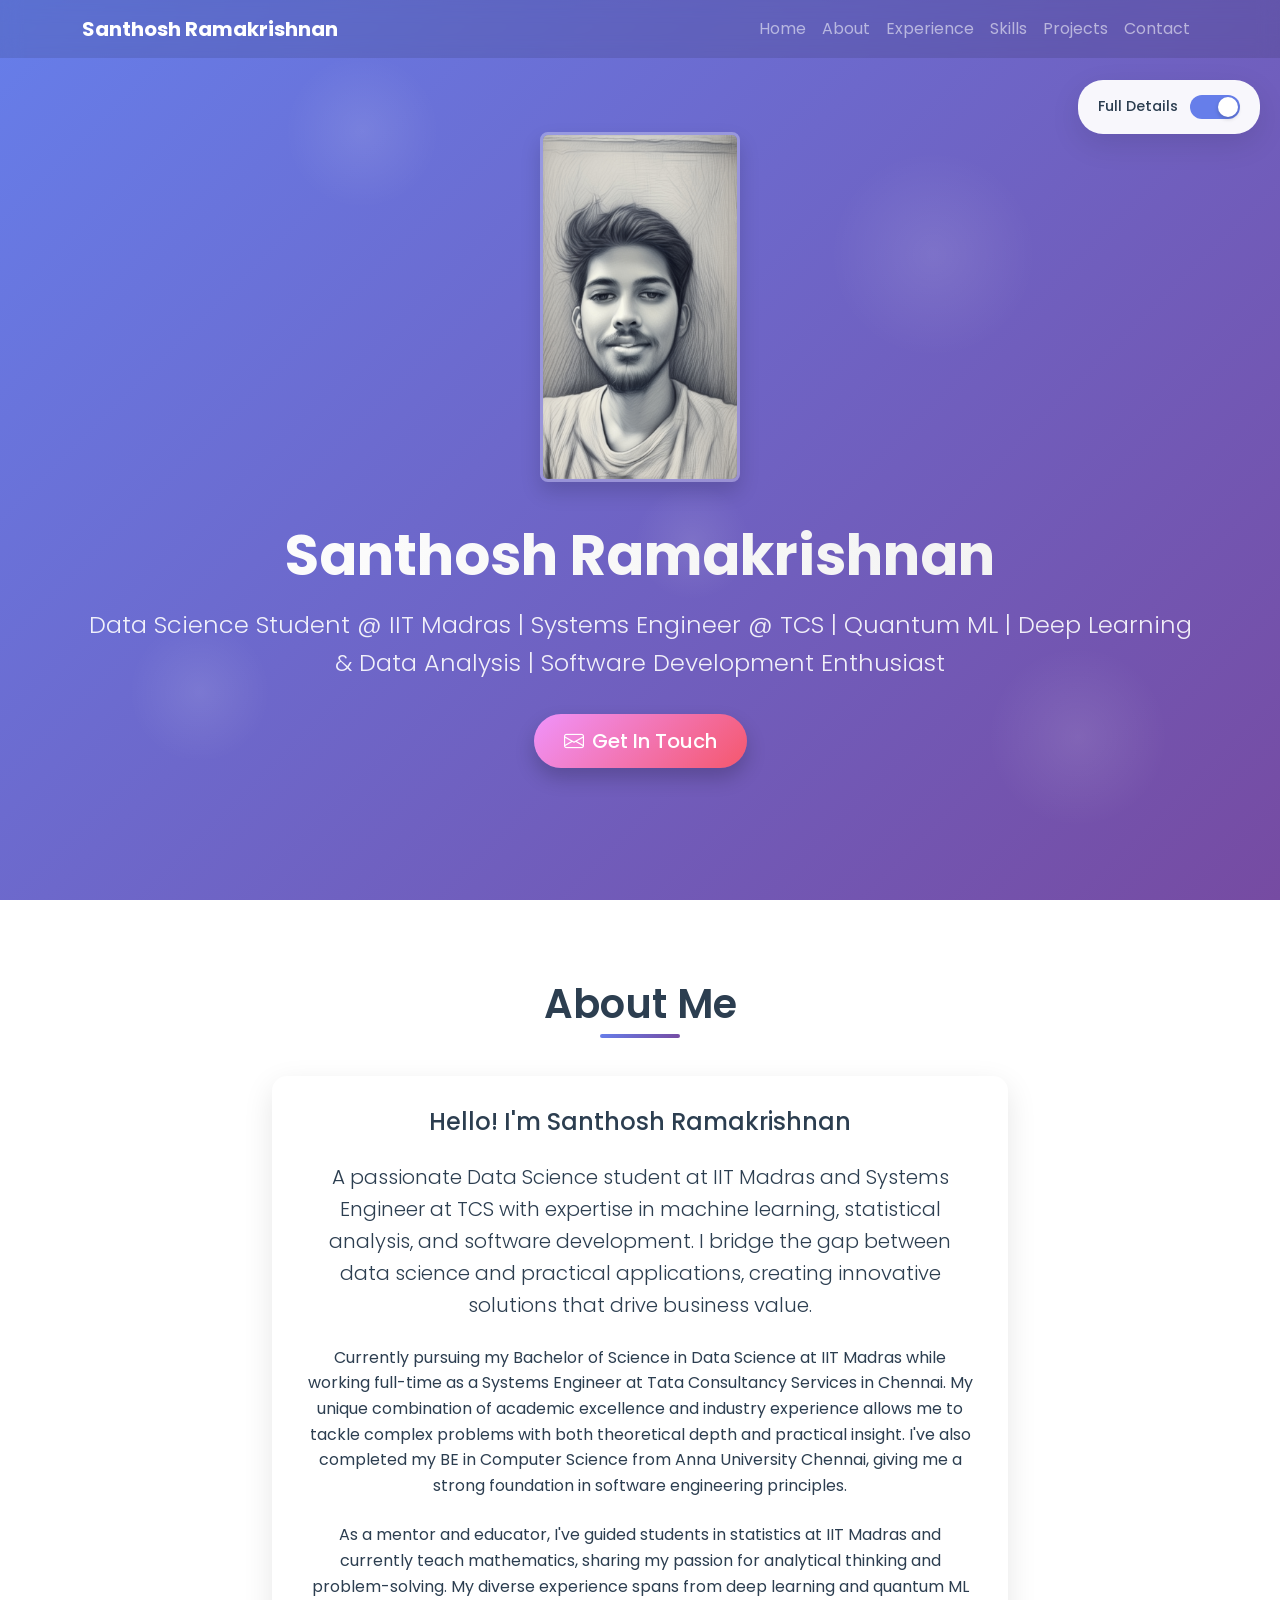
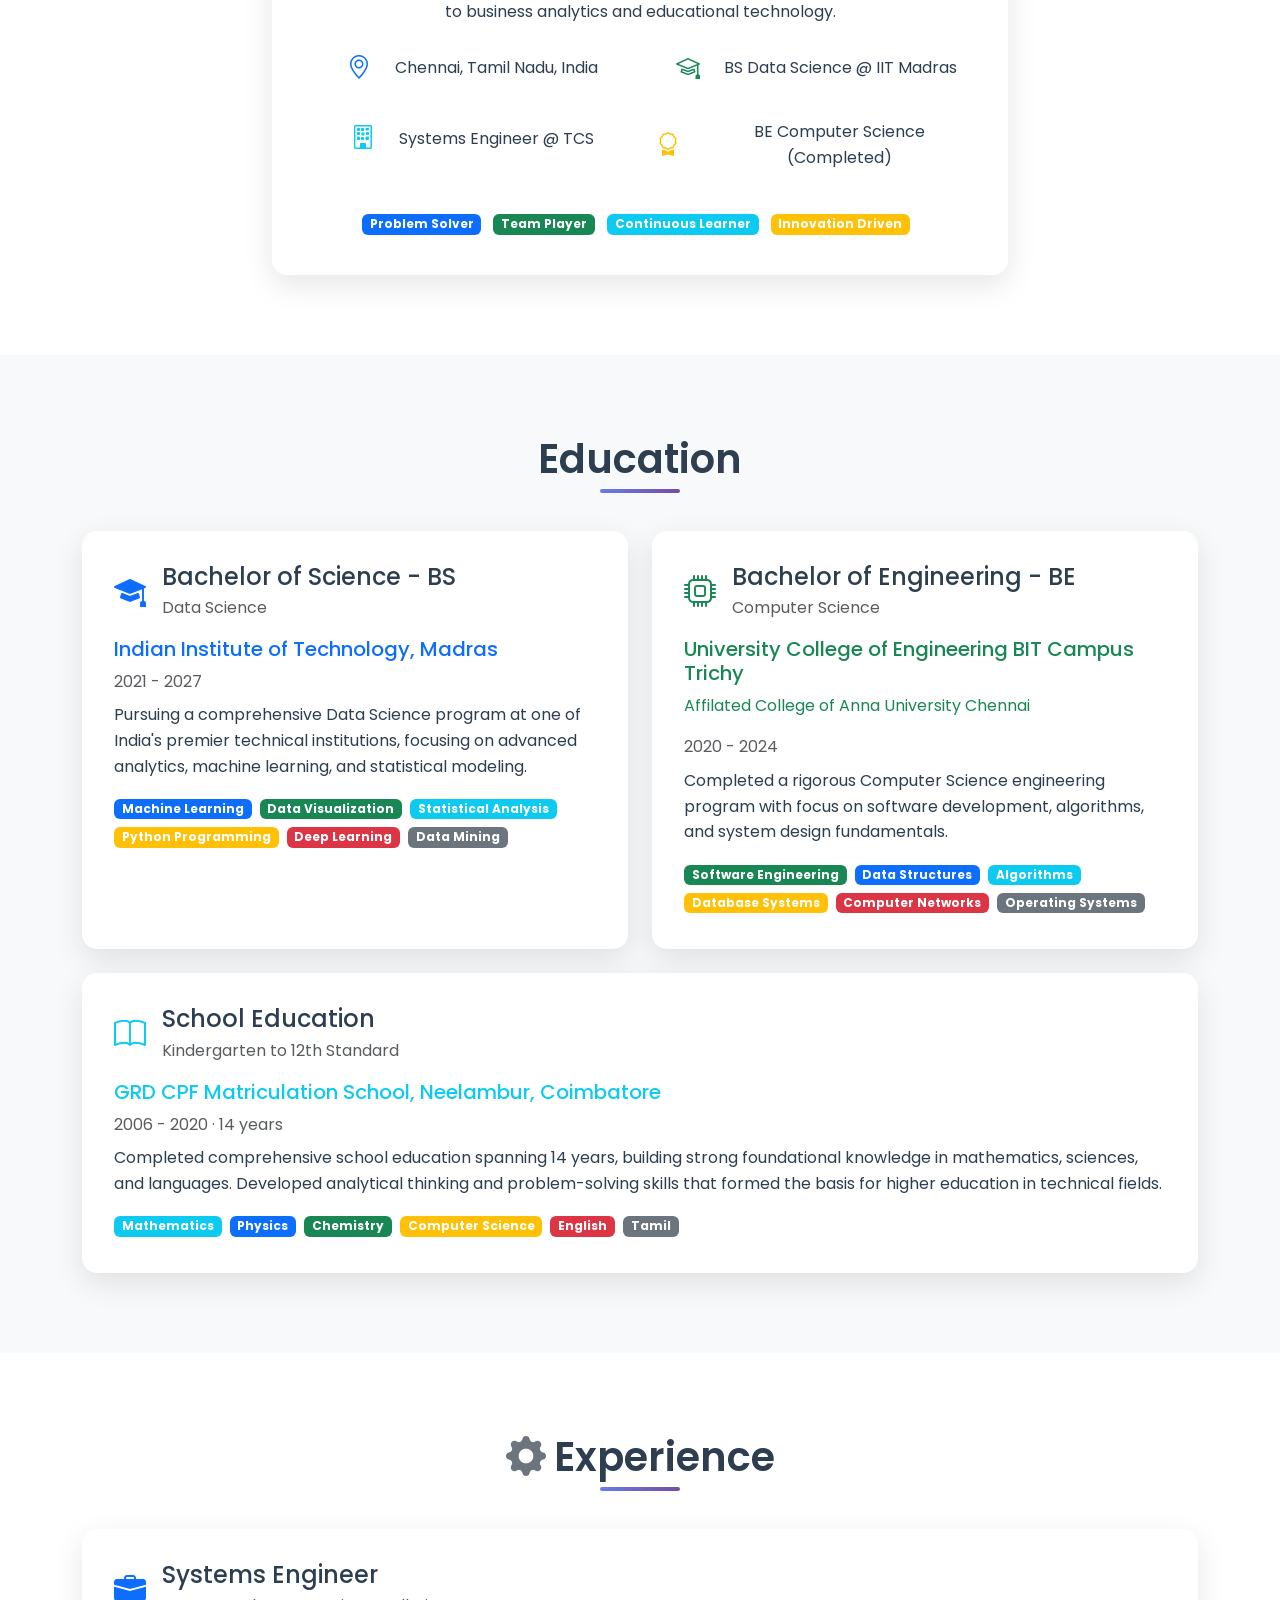
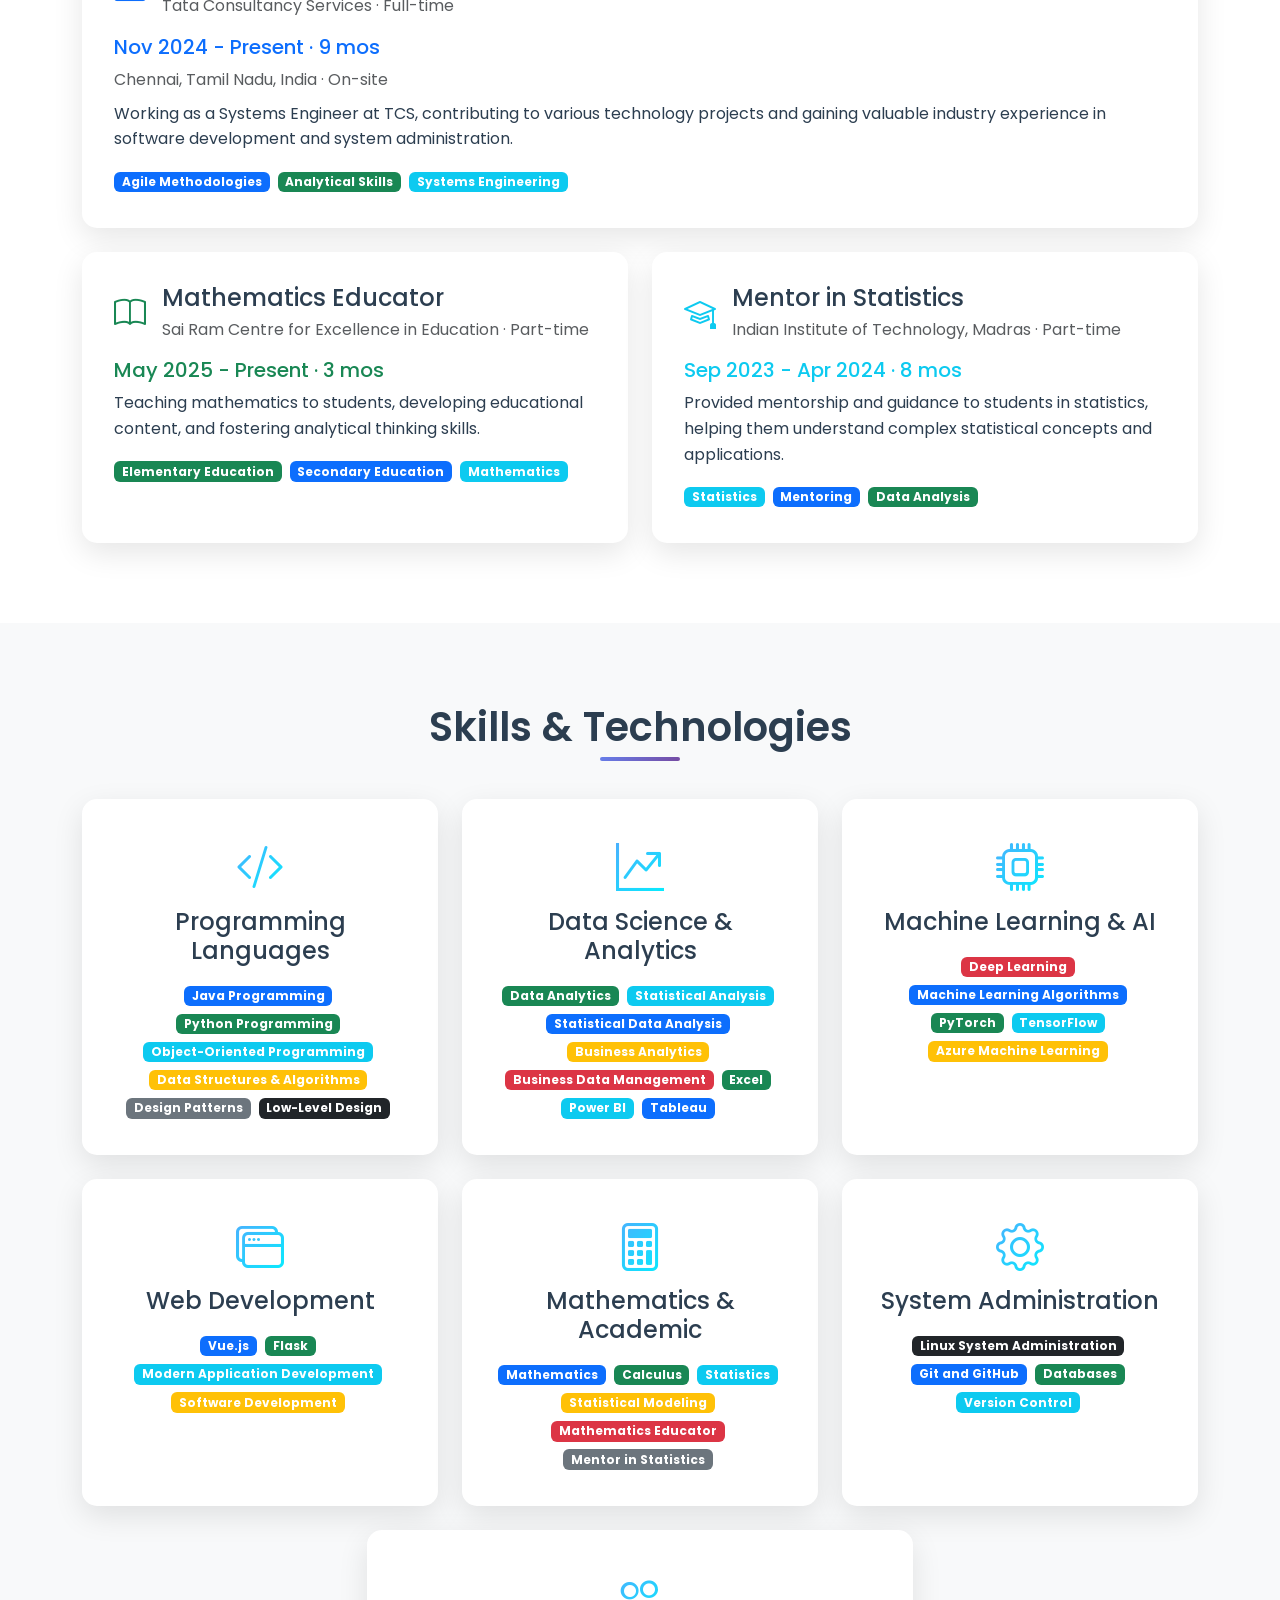
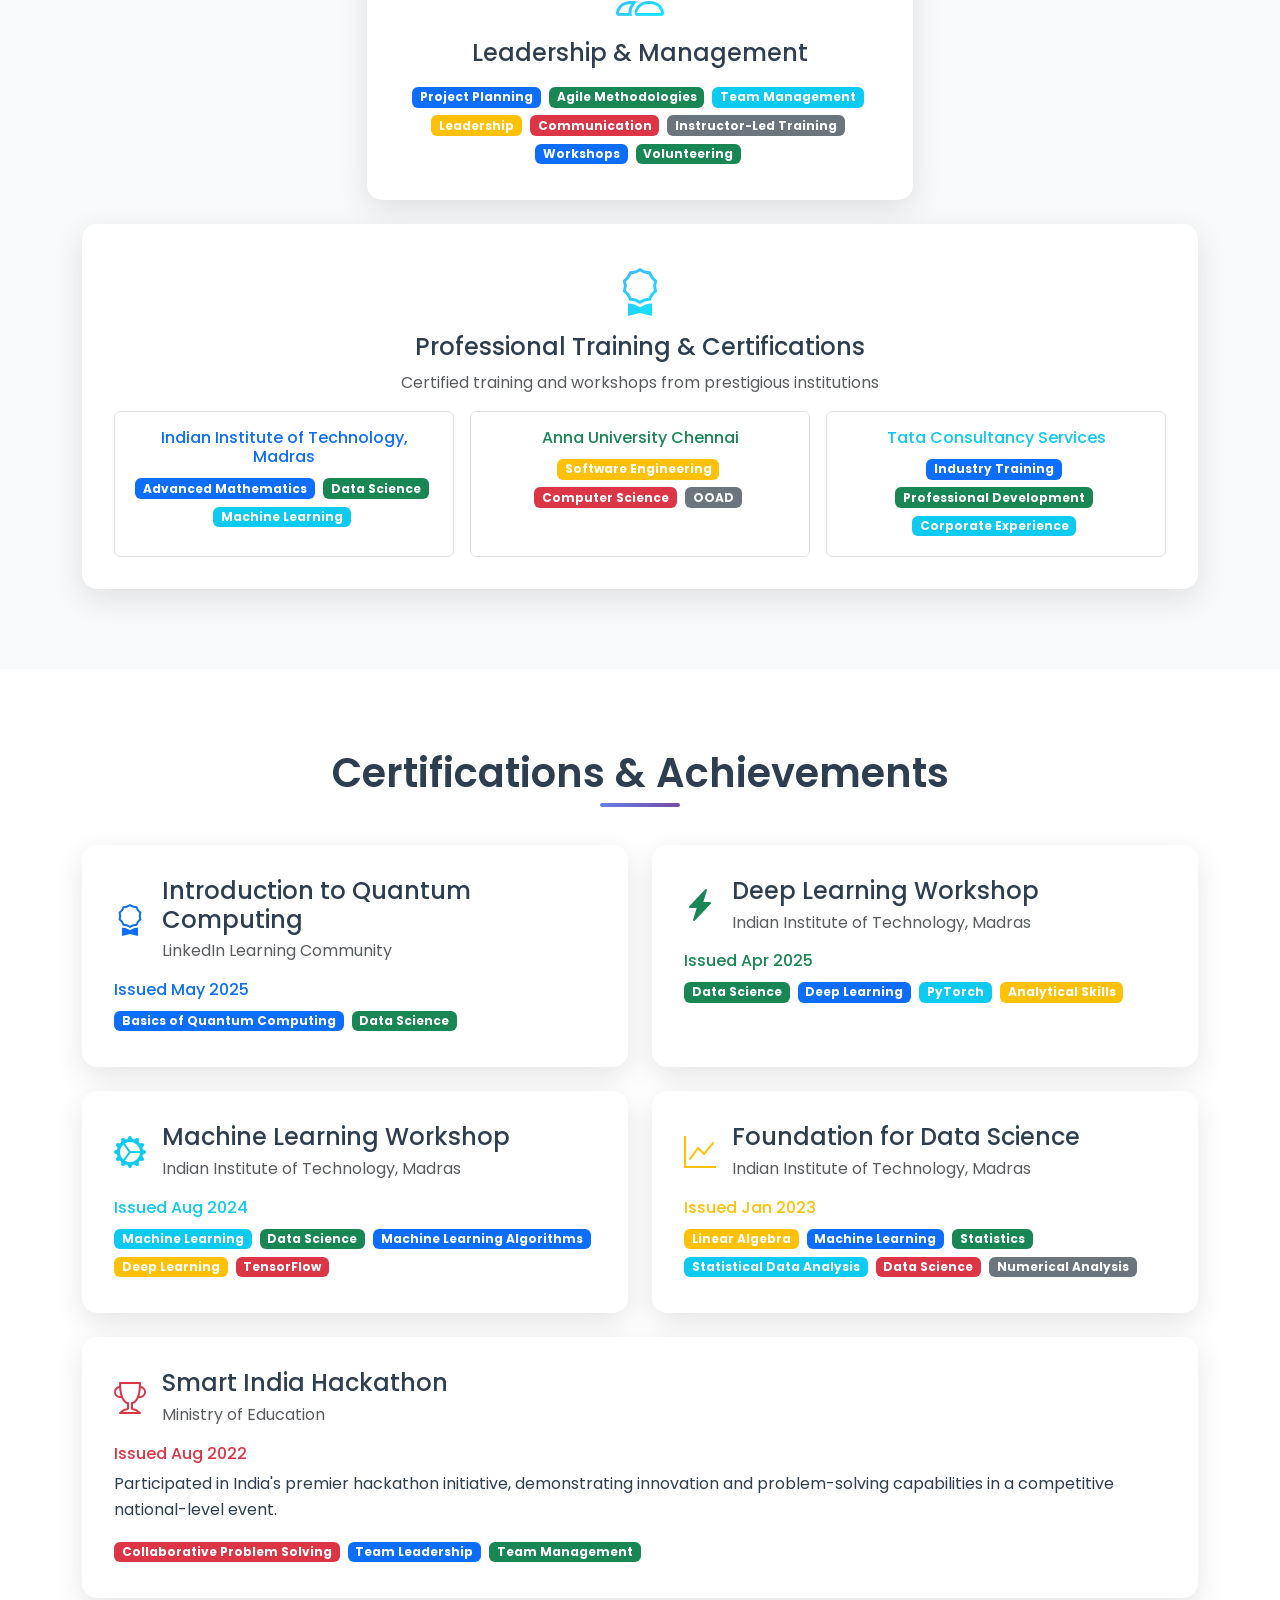
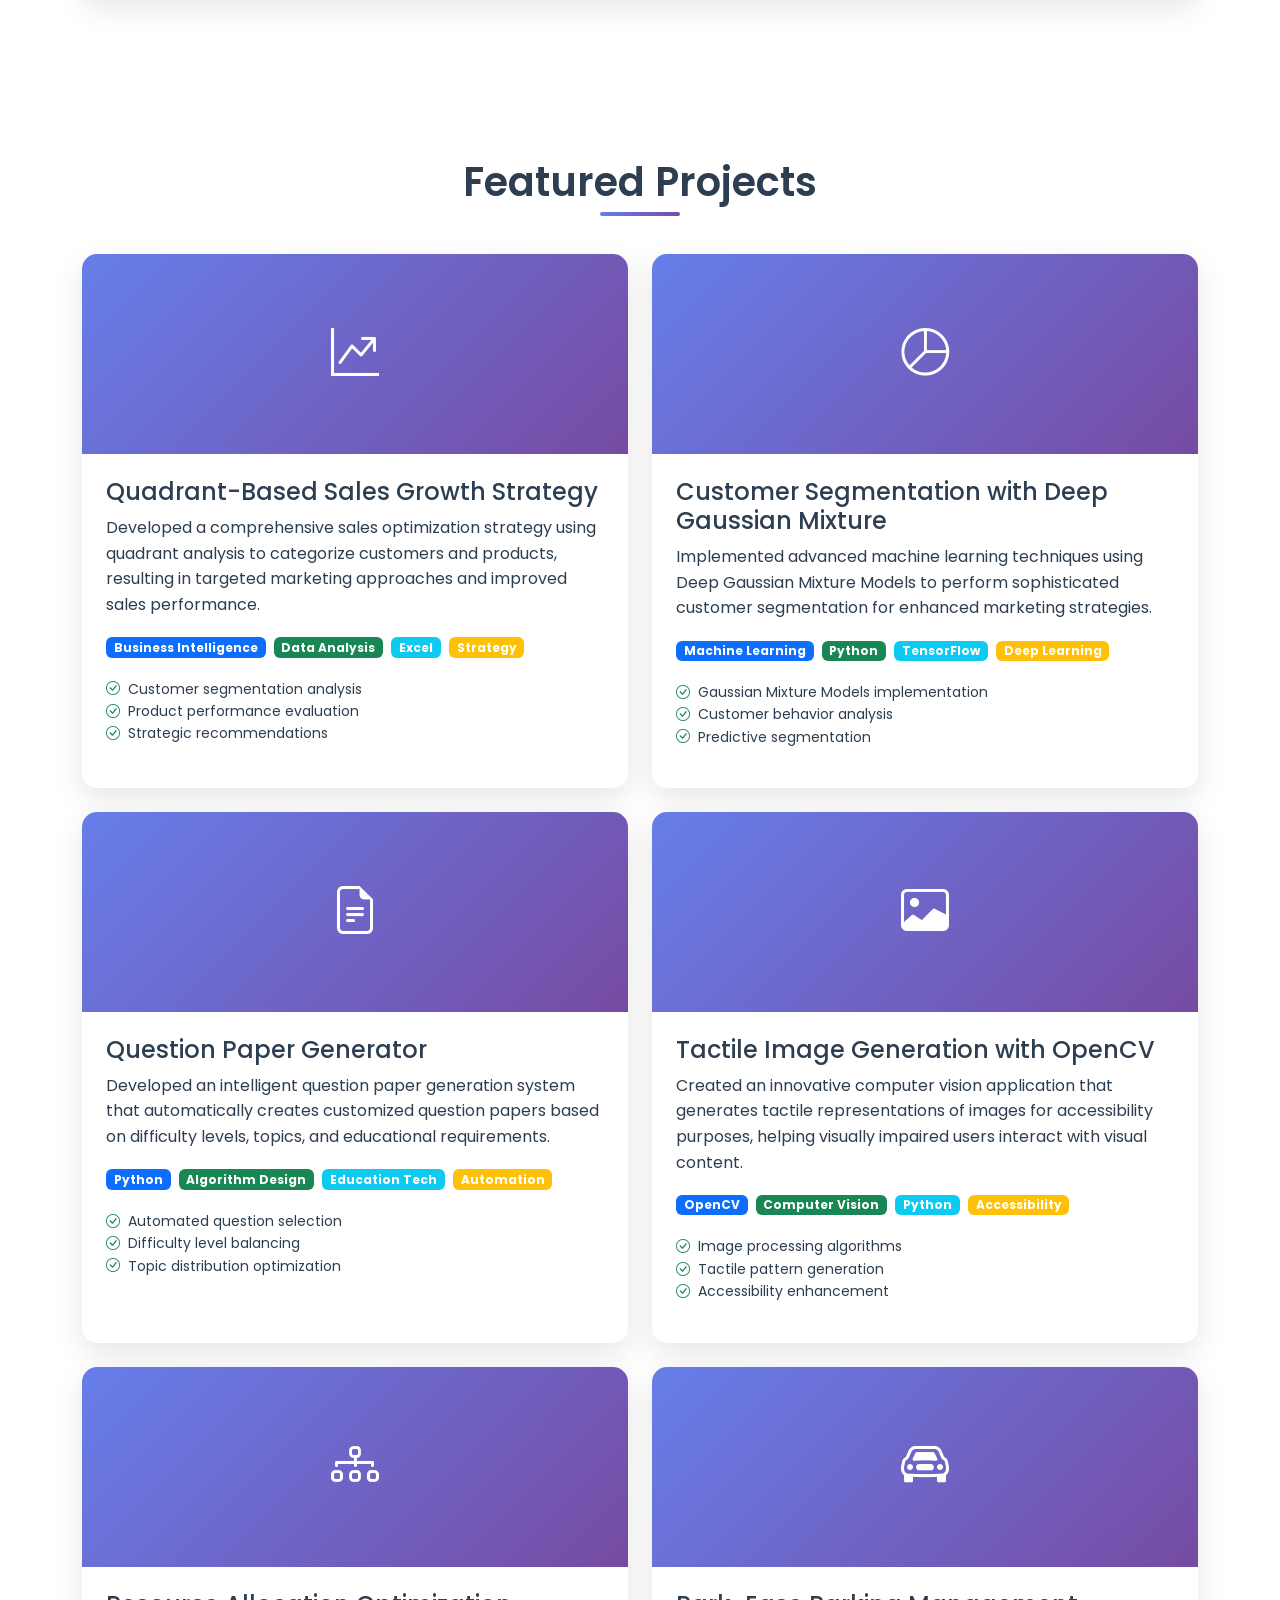
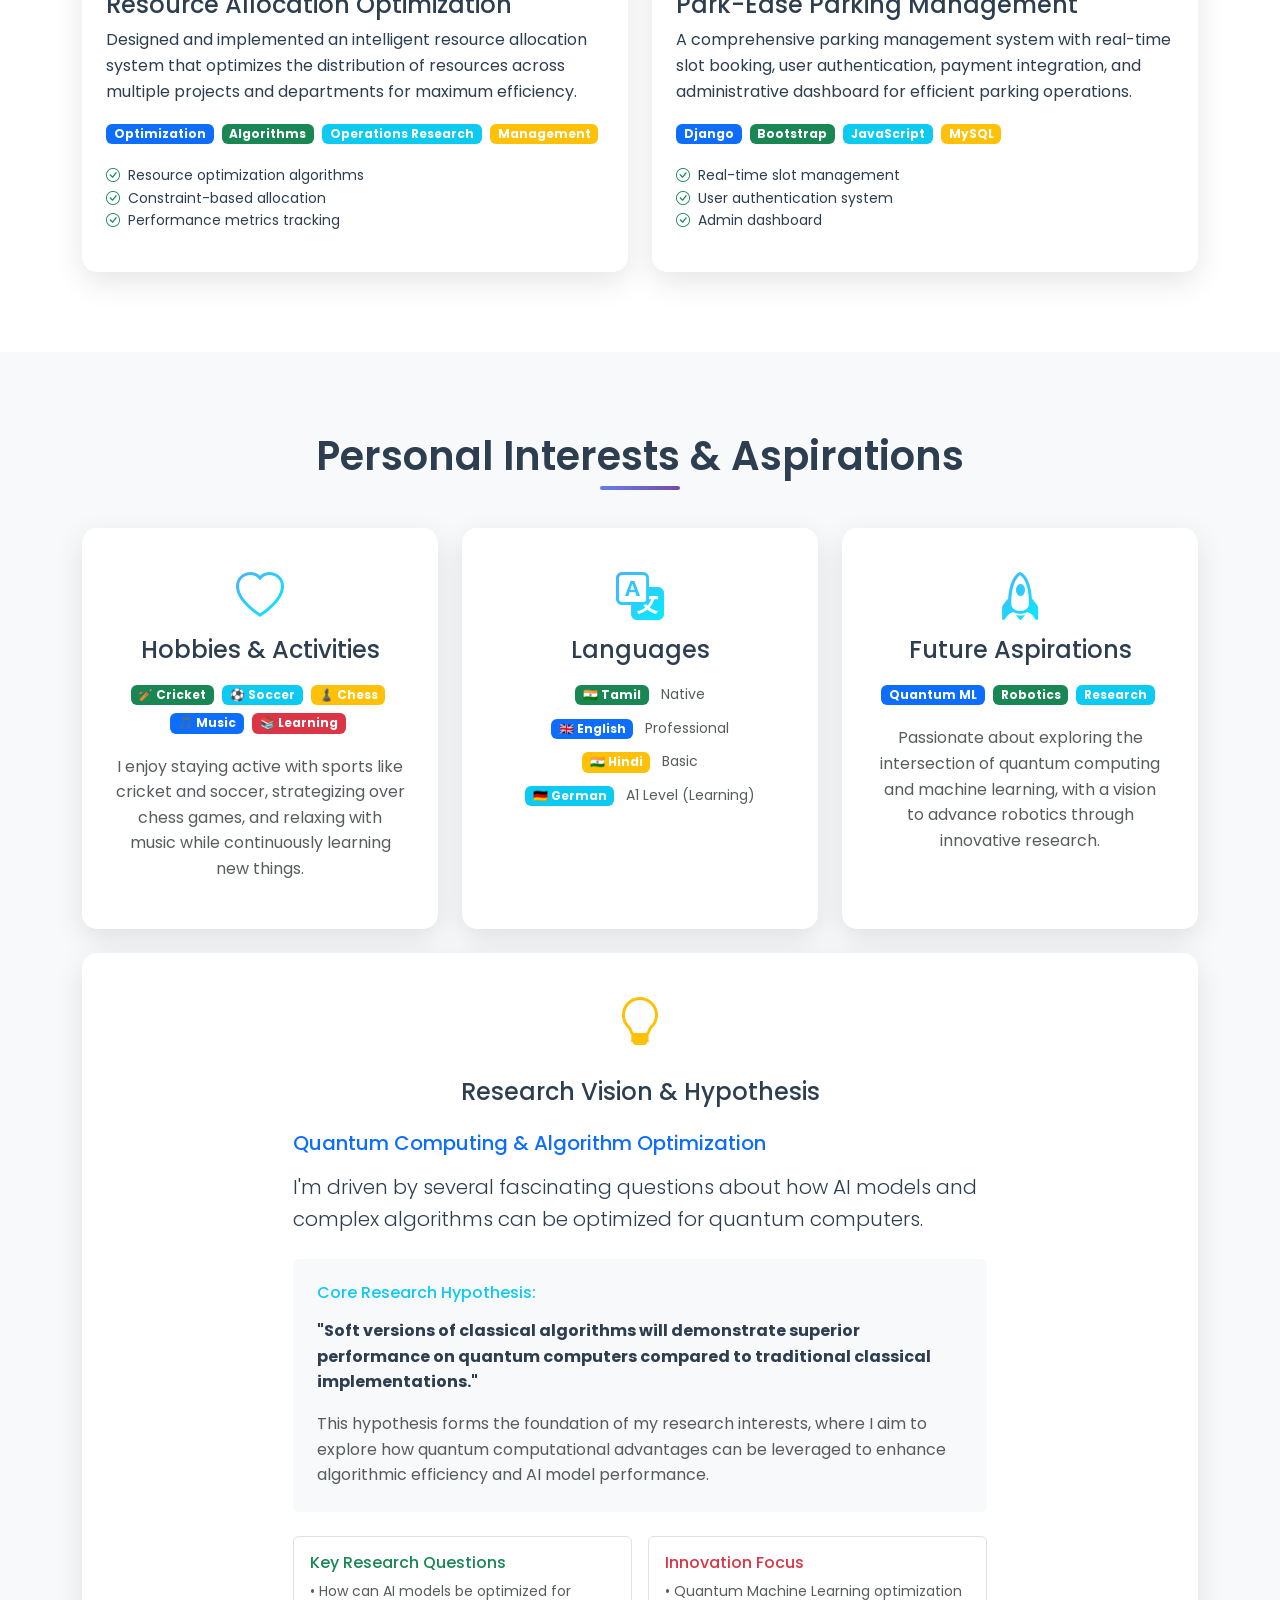
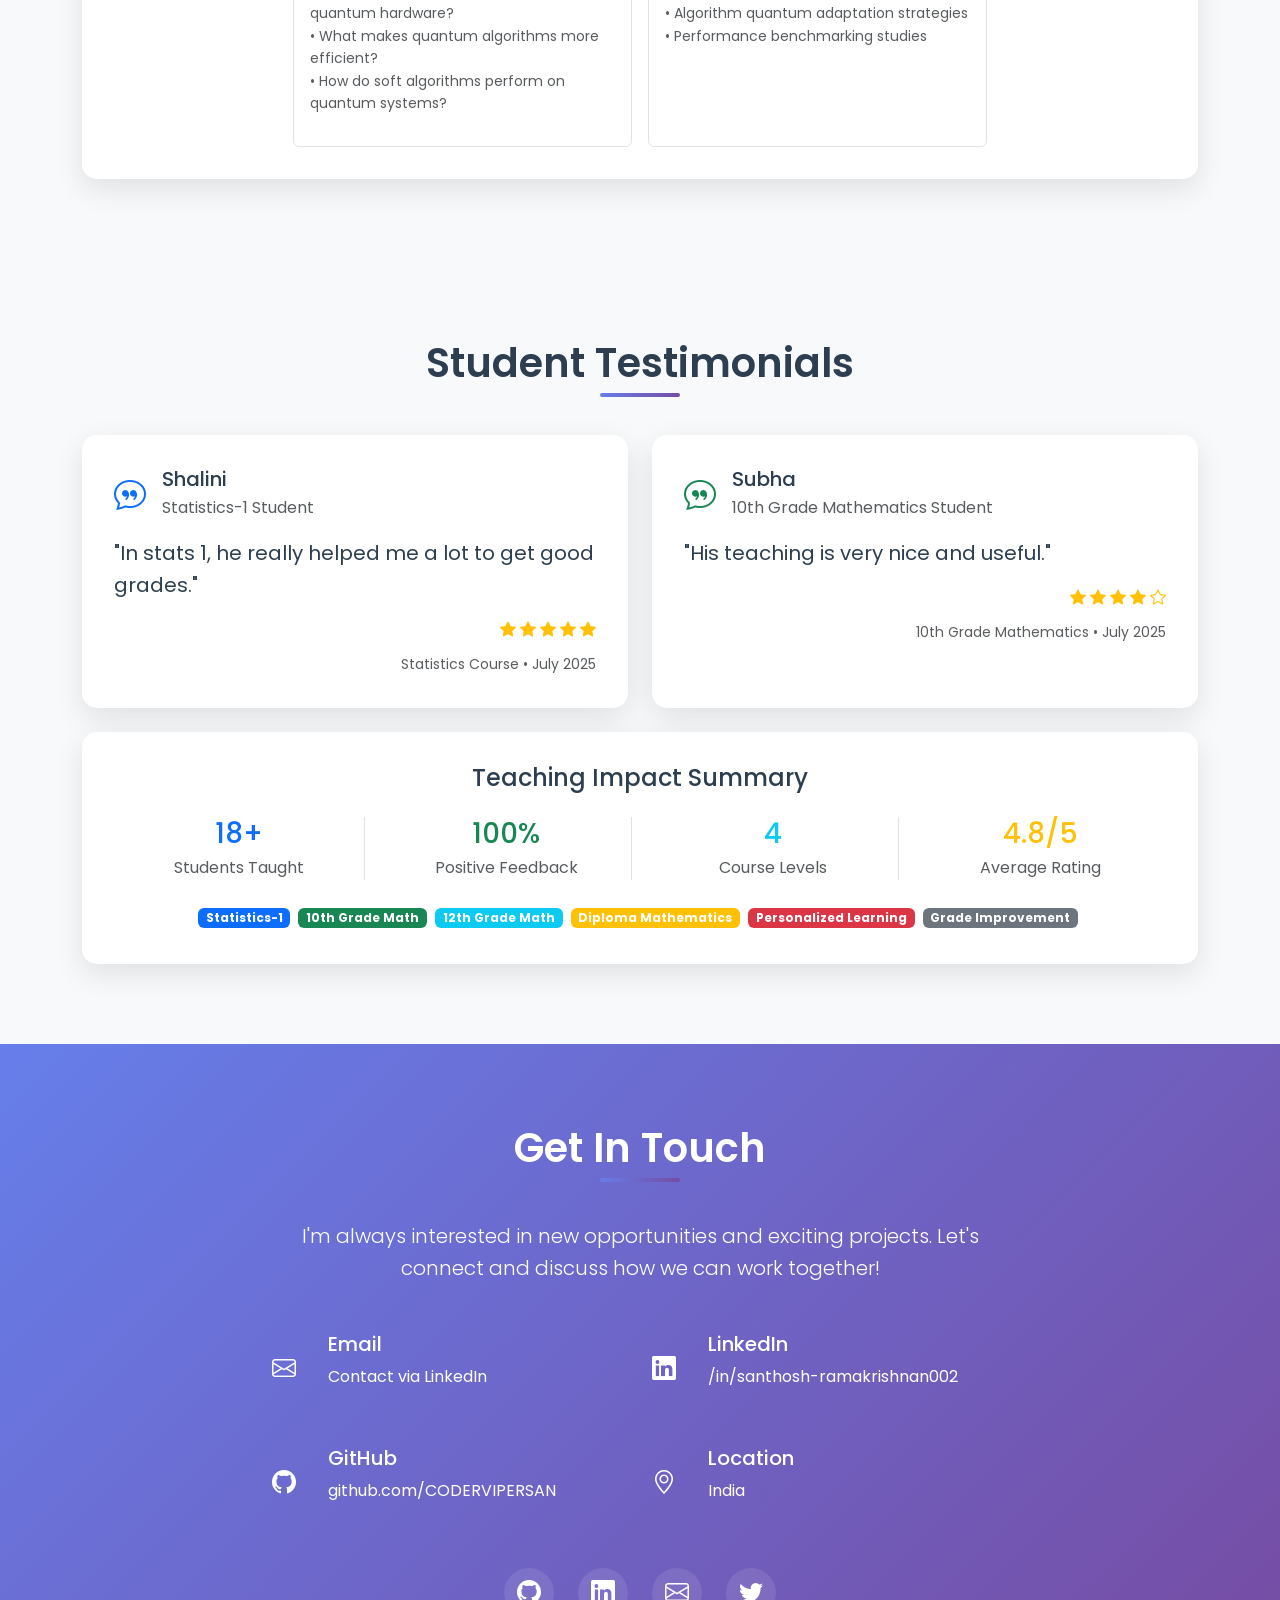
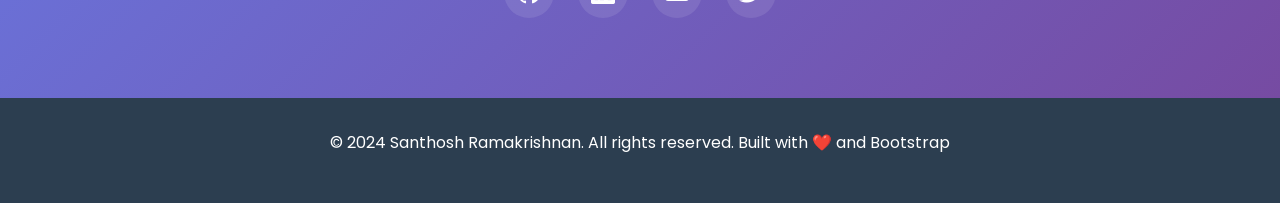
==== index.html @ ae992142 "testimonial_added" ====
<!DOCTYPE html>
<html lang="en" style="overflow-x: hidden;">
<head>
    <meta charset="UTF-8">
    <meta name="viewport" content="width=device-width, initial-scale=1.0">
    <title>Santhosh Ramakrishnan -  My Portfolio</title>
    
    <!-- Bootstrap 5 CSS -->
    <link href="https://cdn.jsdelivr.net/npm/bootstrap@5.3.0/dist/css/bootstrap.min.css" rel="stylesheet">
    <!-- Bootstrap Icons -->
    <link href="https://cdn.jsdelivr.net/npm/bootstrap-icons@1.10.0/font/bootstrap-icons.css" rel="stylesheet">
    <!-- Google Fonts -->
    <link href="https://fonts.googleapis.com/css2?family=Poppins:wght@300;400;500;600;700&display=swap" rel="stylesheet">
    <!-- AOS Animation Library -->
    <link href="https://unpkg.com/aos@2.3.1/dist/aos.css" rel="stylesheet">
    
    <style>
        :root {
            --primary-color: #667eea;
            --secondary-color: #764ba2;
            --accent-color: #f093fb;
            --dark-color: #2c3e50;
            --light-color: #ecf0f1;
            --gradient-1: linear-gradient(135deg, #667eea 0%, #764ba2 100%);
            --gradient-2: linear-gradient(135deg, #f093fb 0%, #f5576c 100%);
            --gradient-3: linear-gradient(135deg, #4facfe 0%, #00f2fe 100%);
        }

        * {
            margin: 0;
            padding: 0;
            box-sizing: border-box;
        }

        body {
            font-family: 'Poppins', sans-serif;
            line-height: 1.6;
            color: var(--dark-color);
            overflow-x: hidden;
        }

        /* Animated Background */
        .hero-section {
            min-height: 100vh;
            background: var(--gradient-1);
            position: relative;
            display: flex;
            align-items: center;
            overflow: hidden;
        }

        .hero-section::before {
            content: '';
            position: absolute;
            top: 0;
            left: 0;
            right: 0;
            bottom: 0;
            background: url('data:image/svg+xml,<svg xmlns="http://www.w3.org/2000/svg" viewBox="0 0 1000 1000"><defs><radialGradient id="a" cx=".5" cy=".5" r=".5"><stop offset="0%" stop-color="%23ffffff" stop-opacity=".1"/><stop offset="100%" stop-color="%23ffffff" stop-opacity="0"/></radialGradient></defs><circle cx="283" cy="251" r="60" fill="url(%23a)"/><circle cx="729" cy="347" r="80" fill="url(%23a)"/><circle cx="541" cy="572" r="45" fill="url(%23a)"/><circle cx="156" cy="689" r="55" fill="url(%23a)"/><circle cx="842" cy="724" r="70" fill="url(%23a)"/></svg>') center/cover;
            animation: float 20s ease-in-out infinite;
        }

        @keyframes float {
            0%, 100% { transform: translateY(0px) rotate(0deg); }
            50% { transform: translateY(-20px) rotate(180deg); }
        }

        .hero-content {
            position: relative;
            z-index: 2;
            text-align: center;
            color: white;
        }

        .profile-img {
            width:200px;
            height: auto;
            border-radius: 8px;
            border: 3px solid rgba(255, 255, 255, 0.3);
            box-shadow: 0 10px 20px rgba(0, 0, 0, 0.15);
            transition: all 0.3s ease;
            animation: pulse 2s infinite;
        }

        @keyframes pulse {
            0% { box-shadow: 0 20px 40px rgba(0, 0, 0, 0.2), 0 0 0 0 rgba(255, 255, 255, 0.7); }
            70% { box-shadow: 0 20px 40px rgba(0, 0, 0, 0.2), 0 0 0 10px rgba(255, 255, 255, 0); }
            100% { box-shadow: 0 20px 40px rgba(0, 0, 0, 0.2), 0 0 0 0 rgba(255, 255, 255, 0); }
        }

        .profile-img:hover {
            transform: scale(1.1) rotate(5deg);
        }

        .hero-title {
            font-size: 3.5rem;
            font-weight: 700;
            margin: 1rem 0;
            background: linear-gradient(45deg, #fff, #f0f0f0);
            -webkit-background-clip: text;
            -webkit-text-fill-color: transparent;
            background-clip: text;
            animation: glow 2s ease-in-out infinite alternate;
        }

        @keyframes glow {
            from { text-shadow: 0 0 20px rgba(255, 255, 255, 0.5); }
            to { text-shadow: 0 0 30px rgba(255, 255, 255, 0.8); }
        }

        .hero-subtitle {
            font-size: 1.5rem;
            font-weight: 300;
            margin-bottom: 2rem;
            opacity: 0.9;
        }

        .btn-custom {
            background: var(--gradient-2);
            border: none;
            padding: 12px 30px;
            border-radius: 50px;
            color: white;
            font-weight: 500;
            transition: all 0.3s ease;
            box-shadow: 0 10px 20px rgba(0, 0, 0, 0.2);
            position: relative;
            overflow: hidden;
        }

        .btn-custom::before {
            content: '';
            position: absolute;
            top: 0;
            left: -100%;
            width: 100%;
            height: 100%;
            background: linear-gradient(90deg, transparent, rgba(255, 255, 255, 0.2), transparent);
            transition: left 0.5s;
        }

        .btn-custom:hover::before {
            left: 100%;
        }

        .btn-custom:hover {
            transform: translateY(-3px);
            box-shadow: 0 15px 30px rgba(0, 0, 0, 0.3);
        }

        .section {
            padding: 80px 0;
        }

        .section-title {
            font-size: 2.5rem;
            font-weight: 600;
            text-align: center;
            margin-bottom: 3rem;
            position: relative;
        }

        .section-title::after {
            content: '';
            position: absolute;
            bottom: -10px;
            left: 50%;
            transform: translateX(-50%);
            width: 80px;
            height: 4px;
            background: var(--gradient-1);
            border-radius: 2px;
        }

        .skill-card {
            background: white;
            border-radius: 15px;
            padding: 2rem;
            box-shadow: 0 10px 30px rgba(0, 0, 0, 0.1);
            transition: all 0.3s ease;
            border: none;
            height: 100%;
        }

        .skill-card:hover {
            transform: translateY(-10px);
            box-shadow: 0 20px 50px rgba(0, 0, 0, 0.15);
        }

        .skill-icon {
            font-size: 3rem;
            background: var(--gradient-3);
            -webkit-background-clip: text;
            -webkit-text-fill-color: transparent;
            background-clip: text;
            margin-bottom: 1rem;
        }

        .project-card {
            background: white;
            border-radius: 15px;
            overflow: hidden;
            box-shadow: 0 10px 30px rgba(0, 0, 0, 0.1);
            transition: all 0.3s ease;
            height: 100%;
        }

        .project-card:hover {
            transform: translateY(-10px);
            box-shadow: 0 20px 50px rgba(0, 0, 0, 0.15);
        }

        .project-img {
            height: 200px;
            background: var(--gradient-1);
            display: flex;
            align-items: center;
            justify-content: center;
            color: white;
            font-size: 3rem;
        }

        .contact-section {
            background: var(--gradient-1);
            color: white;
        }

        .contact-item {
            display: flex;
            align-items: center;
            margin-bottom: 1rem;
            /* transition: all 0.3s ease; */
        }

        .contact-item:hover {
            /* transform: translateX(10px); */
        }

        .contact-item i {
            font-size: 1.5rem;
            margin-right: 1rem;
            width: 40px;
        }

        .social-links {
            margin-top: 2rem;
        }

        .social-links a {
            display: inline-block;
            width: 50px;
            height: 50px;
            background: rgba(255, 255, 255, 0.1);
            border-radius: 50%;
            text-align: center;
            line-height: 50px;
            color: white;
            font-size: 1.5rem;
            margin: 0 10px;
            /* transition: all 0.3s ease; */
        }

        .social-links a:hover {
            background: rgba(255, 255, 255, 0.2);
            transform: translateY(-5px);
            color: white;
        }

        .footer {
            background: var(--dark-color);
            color: white;
            text-align: center;
            padding: 2rem 0;
        }

        /* Responsive Design */
        @media (max-width: 768px) {

            .navbar{
                display: None;
            }
            .detail-toggle-container{
                /* position: absolute; */
                /* top: 1%; */
                display:None;
                
            }


            .hero-title {
                font-size: 2.5rem;
            }
            
            .hero-subtitle {
                font-size: 1.2rem;
            }
            
            .profile-img {
                width: 120px;
                height: 150px;
            }


            
            .section-title {
                font-size: 2rem;
            }
        }

        /* Detail Toggle Styles */
        .detail-toggle-container {
            position: fixed;
            top: 80px;
            right: 20px;
            z-index: 1050;
            background: rgba(255, 255, 255, 0.95);
            backdrop-filter: blur(10px);
            padding: 15px 20px;
            border-radius: 25px;
            box-shadow: 0 10px 30px rgba(0, 0, 0, 0.1);
            transition: all 0.3s ease;
        }

        .detail-toggle-container:hover {
            box-shadow: 0 15px 40px rgba(0, 0, 0, 0.15);
        }

        .detail-toggle {
            display: flex;
            align-items: center;
            gap: 12px;
        }

        .toggle-switch {
            position: relative;
            width: 50px;
            height: 24px;
            background: #ccc;
            border-radius: 12px;
            cursor: pointer;
            transition: background 0.3s;
        }

        .toggle-switch.active {
            background: var(--primary-color);
        }

        .toggle-slider {
            position: absolute;
            top: 2px;
            left: 2px;
            width: 20px;
            height: 20px;
            background: white;
            border-radius: 50%;
            transition: transform 0.3s;
            box-shadow: 0 2px 4px rgba(0, 0, 0, 0.2);
        }

        .toggle-switch.active .toggle-slider {
            transform: translateX(26px);
        }

        .toggle-label {
            font-weight: 500;
            color: var(--dark-color);
            font-size: 0.9rem;
        }

        /* Content visibility classes */
        .detailed-content {
            transition: all 0.5s ease;
        }

        .detailed-content.hidden {
            display: none !important;
        }

        .summary-content {
            display: none;
            transition: all 0.5s ease;
        }

        .summary-content.visible {
            display: block;
        }

        /* Custom Scrollbar */
        ::-webkit-scrollbar {
            width: 8px;
        }

        ::-webkit-scrollbar-track {
            background: #f1f1f1;
        }

        ::-webkit-scrollbar-thumb {
            background: var(--gradient-1);
            border-radius: 4px;
        }

        ::-webkit-scrollbar-thumb:hover {
            background: var(--gradient-2);
        }
    </style>
</head>
<body>
    <!-- Detail Toggle -->
    <div class="detail-toggle-container">
        <div class="detail-toggle">
            <span class="toggle-label">Full Details</span>
            <div class="toggle-switch active" id="detailToggle">
                <div class="toggle-slider"></div>
            </div>
        </div>
    </div>

    <!-- Navigation -->
    <nav class="navbar navbar-expand-lg navbar-dark fixed-top" style="background: rgba(0,0,0,0.1); backdrop-filter: blur(10px);">
        <div class="container">
            <a class="navbar-brand fw-bold" href="#">Santhosh Ramakrishnan</a>
            <button class="navbar-toggler" type="button" data-bs-toggle="collapse" data-bs-target="#navbarNav">
                <span class="navbar-toggler-icon"></span>
            </button>
            <div class="collapse navbar-collapse" id="navbarNav">
                <ul class="navbar-nav ms-auto">
                    <li class="nav-item">
                        <a class="nav-link" href="#home">Home</a>
                    </li>
                    <li class="nav-item">
                        <a class="nav-link" href="#about">About</a>
                    </li>
                    <li class="nav-item">
                        <a class="nav-link" href="#experience">Experience</a>
                    </li>
                    <li class="nav-item">
                        <a class="nav-link" href="#skills">Skills</a>
                    </li>
                    <li class="nav-item">
                        <a class="nav-link" href="#projects">Projects</a>
                    </li>
                    <li class="nav-item">
                        <a class="nav-link" href="#contact">Contact</a>
                    </li>
                </ul>
            </div>
        </div>
    </nav>

    <!-- Hero Section -->
    <section id="home" class="hero-section">
        <div class="container">
            <div class="hero-content" data-aos="fade-up">
                <img src="my_image.jpg" alt="Santhosh Ramakrishnan" class="profile-img mb-4">
                <h1 class="hero-title">Santhosh Ramakrishnan</h1>
                <p class="hero-subtitle">Data Science Student @ IIT Madras | Systems Engineer @ TCS | Quantum ML | Deep Learning & Data Analysis | Software Development Enthusiast</p>
                <a href="#contact" class="btn btn-custom btn-lg">
                    <i class="bi bi-envelope me-2"></i>Get In Touch
                </a>
            </div>
        </div>
    </section>

    <!-- About Section -->
    <section id="about" class="section">
        <div class="container">
            <h2 class="section-title" data-aos="fade-up">About Me</h2>
            <div class="row align-items-center">
                <div class="col-lg-8 mx-auto" data-aos="fade-up">
                    <div class="skill-card text-center">
                        <h3 class="h4 mb-4">Hello! I'm Santhosh Ramakrishnan</h3>
                        <p class="lead mb-4">A passionate Data Science student at IIT Madras and Systems Engineer at TCS with expertise in machine learning, statistical analysis, and software development. I bridge the gap between data science and practical applications, creating innovative solutions that drive business value.</p>
                        <p class="mb-4">Currently pursuing my Bachelor of Science in Data Science at IIT Madras while working full-time as a Systems Engineer at Tata Consultancy Services in Chennai. My unique combination of academic excellence and industry experience allows me to tackle complex problems with both theoretical depth and practical insight. I've also completed my BE in Computer Science from Anna University Chennai, giving me a strong foundation in software engineering principles.</p>
                        <p class="mb-4">As a mentor and educator, I've guided students in statistics at IIT Madras and currently teach mathematics, sharing my passion for analytical thinking and problem-solving. My diverse experience spans from deep learning and quantum ML to business analytics and educational technology.</p>
                        <div class="row g-3 mb-4">
                            <div class="col-md-6">
                                <div class="contact-item justify-content-center">
                                    <i class="bi bi-geo-alt text-primary"></i>
                                    <span>Chennai, Tamil Nadu, India</span>
                                </div>
                            </div>
                            <div class="col-md-6">
                                <div class="contact-item justify-content-center">
                                    <i class="bi bi-mortarboard text-success"></i>
                                    <span>BS Data Science @ IIT Madras</span>
                                </div>
                            </div>
                            <div class="col-md-6">
                                <div class="contact-item justify-content-center">
                                    <i class="bi bi-building text-info"></i>
                                    <span>Systems Engineer @ TCS</span>
                                </div>
                            </div>
                            <div class="col-md-6">
                                <div class="contact-item justify-content-center">
                                    <i class="bi bi-award text-warning"></i>
                                    <span>BE Computer Science (Completed)</span>
                                </div>
                            </div>
                        </div>
                        <div class="mt-4">
                            <span class="badge bg-primary me-2 mb-2">Problem Solver</span>
                            <span class="badge bg-success me-2 mb-2">Team Player</span>
                            <span class="badge bg-info me-2 mb-2">Continuous Learner</span>
                            <span class="badge bg-warning me-2 mb-2">Innovation Driven</span>
                        </div>
                    </div>
                </div>
            </div>
        </div>
    </section>

    <!-- Education Section -->
    <section id="education" class="section" style="background: #f8f9fa;">
        <div class="container">
            <h2 class="section-title" data-aos="fade-up">Education</h2>
            <div class="row g-4">
                <!-- IIT Madras Data Science -->
                <div class="col-lg-6" data-aos="fade-right">
                    <div class="skill-card">
                        <div class="d-flex align-items-center mb-3">
                            <i class="bi bi-mortarboard-fill text-primary me-3" style="font-size: 2rem;"></i>
                            <div>
                                <h4 class="mb-1">Bachelor of Science - BS</h4>
                                <p class="text-muted mb-0">Data Science</p>
                            </div>
                        </div>
                        <h5 class="text-primary">Indian Institute of Technology, Madras</h5>
                        <p class="text-muted mb-2">2021 - 2027</p>
                        <p>Pursuing a comprehensive Data Science program at one of India's premier technical institutions, focusing on advanced analytics, machine learning, and statistical modeling.</p>
                        <div>
                            <span class="badge bg-primary me-1 mb-1">Machine Learning</span>
                            <span class="badge bg-success me-1 mb-1">Data Visualization</span>
                            <span class="badge bg-info me-1 mb-1">Statistical Analysis</span>
                            <span class="badge bg-warning me-1 mb-1">Python Programming</span>
                            <span class="badge bg-danger me-1 mb-1">Deep Learning</span>
                            <span class="badge bg-secondary me-1 mb-1">Data Mining</span>
                        </div>
                    </div>
                </div>

                <!-- Anna University Computer Science -->
                <div class="col-lg-6" data-aos="fade-left">
                    <div class="skill-card">
                        <div class="d-flex align-items-center mb-3">
                            <i class="bi bi-cpu text-success me-3" style="font-size: 2rem;"></i>
                            <div>
                                <h4 class="mb-1">Bachelor of Engineering - BE</h4>
                                <p class="text-muted mb-0">Computer Science</p>
                            </div>
                        </div>
                        <h5 class="text-success">University College of Engineering BIT Campus Trichy</h5>
                        <p class="text-success">Affilated College of Anna University Chennai</p>
                        <p class="text-muted mb-2">2020 - 2024</p>
                        <p>Completed a rigorous Computer Science engineering program with focus on software development, algorithms, and system design fundamentals.</p>
                        <div>
                            <span class="badge bg-success me-1 mb-1">Software Engineering</span>
                            <span class="badge bg-primary me-1 mb-1">Data Structures</span>
                            <span class="badge bg-info me-1 mb-1">Algorithms</span>
                            <span class="badge bg-warning me-1 mb-1">Database Systems</span>
                            <span class="badge bg-danger me-1 mb-1">Computer Networks</span>
                            <span class="badge bg-secondary me-1 mb-1">Operating Systems</span>
                        </div>
                    </div>
                </div>

                <!-- School Education -->
                <div class="col-lg-12 detailed-content" data-aos="fade-up" data-aos-delay="100">
                    <div class="skill-card">
                        <div class="d-flex align-items-center mb-3">
                            <i class="bi bi-book text-info me-3" style="font-size: 2rem;"></i>
                            <div>
                                <h4 class="mb-1">School Education</h4>
                                <p class="text-muted mb-0">Kindergarten to 12th Standard</p>
                            </div>
                        </div>
                        <h5 class="text-info">GRD CPF Matriculation School, Neelambur, Coimbatore</h5>
                        <p class="text-muted mb-2">2006 - 2020 · 14 years</p>
                        <p>Completed comprehensive school education spanning 14 years, building strong foundational knowledge in mathematics, sciences, and languages. Developed analytical thinking and problem-solving skills that formed the basis for higher education in technical fields.</p>
                        <div>
                            <span class="badge bg-info me-1 mb-1">Mathematics</span>
                            <span class="badge bg-primary me-1 mb-1">Physics</span>
                            <span class="badge bg-success me-1 mb-1">Chemistry</span>
                            <span class="badge bg-warning me-1 mb-1">Computer Science</span>
                            <span class="badge bg-danger me-1 mb-1">English</span>
                            <span class="badge bg-secondary me-1 mb-1">Tamil</span>
                        </div>
                    </div>
                </div>
            </div>
        </div>
    </section>

    <!-- Experience Section -->
    <section id="experience" class="section">
        <div class="container">
            <h2 class="section-title" data-aos="fade-up"><i class="bi bi-gear-fill me-2" style="color: #6c757d;"></i>Experience</h2>
            <div class="row g-4">
                <!-- TCS Systems Engineer -->
                <div class="col-lg-12" data-aos="fade-up" data-aos-delay="100">
                    <div class="skill-card">
                        <div class="d-flex align-items-center mb-3">
                            <i class="bi bi-briefcase-fill text-primary me-3" style="font-size: 2rem;"></i>
                            <div>
                                <h4 class="mb-1">Systems Engineer</h4>
                                <p class="text-muted mb-0">Tata Consultancy Services · Full-time</p>
                            </div>
                        </div>
                        <h5 class="text-primary">Nov 2024 - Present · 9 mos</h5>
                        <p class="text-muted mb-2">Chennai, Tamil Nadu, India · On-site</p>
                        <p>Working as a Systems Engineer at TCS, contributing to various technology projects and gaining valuable industry experience in software development and system administration.</p>
                        <div>
                            <span class="badge bg-primary me-1 mb-1">Agile Methodologies</span>
                            <span class="badge bg-success me-1 mb-1">Analytical Skills</span>
                            <span class="badge bg-info me-1 mb-1">Systems Engineering</span>
                        </div>
                    </div>
                </div>

                <!-- Mathematics Educator -->
                <div class="col-lg-6 detailed-content" data-aos="fade-up" data-aos-delay="200">
                    <div class="skill-card">
                        <div class="d-flex align-items-center mb-3">
                            <i class="bi bi-book text-success me-3" style="font-size: 2rem;"></i>
                            <div>
                                <h4 class="mb-1">Mathematics Educator</h4>
                                <p class="text-muted mb-0">Sai Ram Centre for Excellence in Education · Part-time</p>
                            </div>
                        </div>
                        <h5 class="text-success">May 2025 - Present · 3 mos</h5>
                        <p>Teaching mathematics to students, developing educational content, and fostering analytical thinking skills.</p>
                        <div>
                            <span class="badge bg-success me-1 mb-1">Elementary Education</span>
                            <span class="badge bg-primary me-1 mb-1">Secondary Education</span>
                            <span class="badge bg-info me-1 mb-1">Mathematics</span>
                        </div>
                    </div>
                </div>

                <!-- IIT Madras Mentor -->
                <div class="col-lg-6 detailed-content" data-aos="fade-up" data-aos-delay="300">
                    <div class="skill-card">
                        <div class="d-flex align-items-center mb-3">
                            <i class="bi bi-mortarboard text-info me-3" style="font-size: 2rem;"></i>
                            <div>
                                <h4 class="mb-1">Mentor in Statistics</h4>
                                <p class="text-muted mb-0">Indian Institute of Technology, Madras · Part-time</p>
                            </div>
                        </div>
                        <h5 class="text-info">Sep 2023 - Apr 2024 · 8 mos</h5>
                        <p>Provided mentorship and guidance to students in statistics, helping them understand complex statistical concepts and applications.</p>
                        <div>
                            <span class="badge bg-info me-1 mb-1">Statistics</span>
                            <span class="badge bg-primary me-1 mb-1">Mentoring</span>
                            <span class="badge bg-success me-1 mb-1">Data Analysis</span>
                        </div>
                    </div>
                </div>
            </div>
        </div>
    </section>

    <!-- Skills Section -->
    <section id="skills" class="section" style="background: #f8f9fa;">
        <div class="container">
            <h2 class="section-title" data-aos="fade-up">Skills & Technologies</h2>
            <div class="row g-4">
                <!-- Programming Languages & Development -->
                <div class="col-md-6 col-lg-4" data-aos="fade-up" data-aos-delay="100">
                    <div class="skill-card text-center">
                        <i class="bi bi-code-slash skill-icon"></i>
                        <h4>Programming Languages</h4>
                        <div class="mt-3">
                            <span class="badge bg-primary me-1 mb-1">Java Programming</span>
                            <span class="badge bg-success me-1 mb-1">Python Programming</span>
                            <span class="badge bg-info me-1 mb-1">Object-Oriented Programming</span>
                            <span class="badge bg-warning me-1 mb-1">Data Structures & Algorithms</span>
                            <span class="badge bg-secondary me-1 mb-1">Design Patterns</span>
                            <span class="badge bg-dark me-1 mb-1">Low-Level Design</span>
                        </div>
                    </div>
                </div>
                
                <!-- Data Science & Analytics -->
                <div class="col-md-6 col-lg-4" data-aos="fade-up" data-aos-delay="200">
                    <div class="skill-card text-center">
                        <i class="bi bi-graph-up-arrow skill-icon"></i>
                        <h4>Data Science & Analytics</h4>
                        <div class="mt-3">
                            <span class="badge bg-success me-1 mb-1">Data Analytics</span>
                            <span class="badge bg-info me-1 mb-1">Statistical Analysis</span>
                            <span class="badge bg-primary me-1 mb-1">Statistical Data Analysis</span>
                            <span class="badge bg-warning me-1 mb-1">Business Analytics</span>
                            <span class="badge bg-danger me-1 mb-1">Business Data Management</span>
                            <span class="badge bg-success me-1 mb-1">Excel</span>
                            <span class="badge bg-info me-1 mb-1">Power BI</span>
                            <span class="badge bg-primary me-1 mb-1">Tableau</span>
                        </div>
                    </div>
                </div>
                
                <!-- Machine Learning & AI -->
                <div class="col-md-6 col-lg-4" data-aos="fade-up" data-aos-delay="300">
                    <div class="skill-card text-center">
                        <i class="bi bi-cpu skill-icon"></i>
                        <h4>Machine Learning & AI</h4>
                        <div class="mt-3">
                            <span class="badge bg-danger me-1 mb-1">Deep Learning</span>
                            <span class="badge bg-primary me-1 mb-1">Machine Learning Algorithms</span>
                            <span class="badge bg-success me-1 mb-1">PyTorch</span>
                            <span class="badge bg-info me-1 mb-1">TensorFlow</span>
                            <span class="badge bg-warning me-1 mb-1">Azure Machine Learning</span>
                        </div>
                    </div>
                </div>
                
                <!-- Web Development & Frameworks -->
                <div class="col-md-6 col-lg-4" data-aos="fade-up" data-aos-delay="400">
                    <div class="skill-card text-center">
                        <i class="bi bi-window-stack skill-icon"></i>
                        <h4>Web Development</h4>
                        <div class="mt-3">
                            <span class="badge bg-primary me-1 mb-1">Vue.js</span>
                            <span class="badge bg-success me-1 mb-1">Flask</span>
                            <span class="badge bg-info me-1 mb-1">Modern Application Development</span>
                            <span class="badge bg-warning me-1 mb-1">Software Development</span>
                        </div>
                    </div>
                </div>
                
                <!-- Mathematics & Academic Excellence -->
                <div class="col-md-6 col-lg-4 " data-aos="fade-up" data-aos-delay="500">
                    <div class="skill-card text-center">
                        <i class="bi bi-calculator skill-icon"></i>
                        <h4>Mathematics & Academic</h4>
                        <div class="mt-3">
                            <span class="badge bg-primary me-1 mb-1">Mathematics</span>
                            <span class="badge bg-success me-1 mb-1">Calculus</span>
                            <span class="badge bg-info me-1 mb-1">Statistics</span>
                            <span class="badge bg-warning me-1 mb-1">Statistical Modeling</span>
                            <span class="badge bg-danger me-1 mb-1">Mathematics Educator</span>
                            <span class="badge bg-secondary me-1 mb-1">Mentor in Statistics</span>
                        </div>
                    </div>
                </div>
                
                <!-- System Administration & Tools -->
                <div class="col-md-6 col-lg-4" data-aos="fade-up" data-aos-delay="600">
                    <div class="skill-card text-center">
                        <i class="bi bi-gear skill-icon"></i>
                        <h4>System Administration</h4>
                        <div class="mt-3">
                            <span class="badge bg-dark me-1 mb-1">Linux System Administration</span>
                            <span class="badge bg-primary me-1 mb-1">Git and GitHub</span>
                            <span class="badge bg-success me-1 mb-1">Databases</span>
                            <span class="badge bg-info me-1 mb-1">Version Control</span>
                        </div>
                    </div>
                </div>
                
                <!-- Project Management & Leadership -->
                <div class="col-md-6 col-lg-6 mx-auto" data-aos="fade-up" data-aos-delay="700">
                    <div class="skill-card text-center">
                        <i class="bi bi-people skill-icon"></i>
                        <h4>Leadership & Management</h4>
                        <div class="mt-3">
                            <span class="badge bg-primary me-1 mb-1">Project Planning</span>
                            <span class="badge bg-success me-1 mb-1">Agile Methodologies</span>
                            <span class="badge bg-info me-1 mb-1">Team Management</span>
                            <span class="badge bg-warning me-1 mb-1">Leadership</span>
                            <span class="badge bg-danger me-1 mb-1">Communication</span>
                            <span class="badge bg-secondary me-1 mb-1">Instructor-Led Training</span>
                            <span class="badge bg-primary me-1 mb-1">Workshops</span>
                            <span class="badge bg-success me-1 mb-1">Volunteering</span>
                        </div>
                    </div>
                </div>
                
                <!-- Professional Certifications & Training -->
                <div class="col-12" data-aos="fade-up" data-aos-delay="800">
                    <div class="skill-card text-center">
                        <i class="bi bi-award skill-icon"></i>
                        <h4>Professional Training & Certifications</h4>
                        <p class="text-muted mb-3">Certified training and workshops from prestigious institutions</p>
                        <div class="row g-3">
                            <div class="col-md-4">
                                <div class="border rounded p-3 h-100">
                                    <h6 class="text-primary mb-2">Indian Institute of Technology, Madras</h6>
                                    <div>
                                        <span class="badge bg-primary me-1 mb-1">Advanced Mathematics</span>
                                        <span class="badge bg-success me-1 mb-1">Data Science</span>
                                        <span class="badge bg-info me-1 mb-1">Machine Learning</span>
                                    </div>
                                </div>
                            </div>
                            <div class="col-md-4">
                                <div class="border rounded p-3 h-100">
                                    <h6 class="text-success mb-2">Anna University Chennai</h6>
                                    <div>
                                        <span class="badge bg-warning me-1 mb-1">Software Engineering</span>
                                        <span class="badge bg-danger me-1 mb-1">Computer Science</span>
                                        <span class="badge bg-secondary me-1 mb-1">OOAD</span>
                                    </div>
                                </div>
                            </div>
                            <div class="col-md-4">
                                <div class="border rounded p-3 h-100">
                                    <h6 class="text-info mb-2">Tata Consultancy Services</h6>
                                    <div>
                                        <span class="badge bg-primary me-1 mb-1">Industry Training</span>
                                        <span class="badge bg-success me-1 mb-1">Professional Development</span>
                                        <span class="badge bg-info me-1 mb-1">Corporate Experience</span>
                                    </div>
                                </div>
                            </div>
                        </div>
                    </div>
                </div>
            </div>
        </div>
    </section>

    <!-- Certifications & Achievements Section -->
    <section id="certifications" class="section detailed-content">
        <div class="container">
            <h2 class="section-title" data-aos="fade-up">Certifications & Achievements</h2>
            <div class="row g-4">
                <!-- Quantum Computing -->
                <div class="col-lg-6" data-aos="fade-up" data-aos-delay="100">
                    <div class="skill-card">
                        <div class="d-flex align-items-center mb-3">
                            <i class="bi bi-award text-primary me-3" style="font-size: 2rem;"></i>
                            <div>
                                <h4 class="mb-1">Introduction to Quantum Computing</h4>
                                <p class="text-muted mb-0">LinkedIn Learning Community</p>
                            </div>
                        </div>
                        <h6 class="text-primary">Issued May 2025</h6>
                        <div>
                            <span class="badge bg-primary me-1 mb-1">Basics of Quantum Computing</span>
                            <span class="badge bg-success me-1 mb-1">Data Science</span>
                        </div>
                    </div>
                </div>

                <!-- Deep Learning Workshop -->
                <div class="col-lg-6" data-aos="fade-up" data-aos-delay="200">
                    <div class="skill-card">
                        <div class="d-flex align-items-center mb-3">
                            <i class="bi bi-lightning-charge-fill text-success me-3" style="font-size: 2rem;"></i>
                            <div>
                                <h4 class="mb-1">Deep Learning Workshop</h4>
                                <p class="text-muted mb-0">Indian Institute of Technology, Madras</p>
                            </div>
                        </div>
                        <h6 class="text-success">Issued Apr 2025</h6>
                        <div>
                            <span class="badge bg-success me-1 mb-1">Data Science</span>
                            <span class="badge bg-primary me-1 mb-1">Deep Learning</span>
                            <span class="badge bg-info me-1 mb-1">PyTorch</span>
                            <span class="badge bg-warning me-1 mb-1">Analytical Skills</span>
                        </div>
                    </div>
                </div>

                <!-- Machine Learning Workshop -->
                <div class="col-lg-6" data-aos="fade-up" data-aos-delay="300">
                    <div class="skill-card">
                        <div class="d-flex align-items-center mb-3">
                            <i class="bi bi-gear-wide-connected text-info me-3" style="font-size: 2rem;"></i>
                            <div>
                                <h4 class="mb-1">Machine Learning Workshop</h4>
                                <p class="text-muted mb-0">Indian Institute of Technology, Madras</p>
                            </div>
                        </div>
                        <h6 class="text-info">Issued Aug 2024</h6>
                        <div>
                            <span class="badge bg-info me-1 mb-1">Machine Learning</span>
                            <span class="badge bg-success me-1 mb-1">Data Science</span>
                            <span class="badge bg-primary me-1 mb-1">Machine Learning Algorithms</span>
                            <span class="badge bg-warning me-1 mb-1">Deep Learning</span>
                            <span class="badge bg-danger me-1 mb-1">TensorFlow</span>
                        </div>
                    </div>
                </div>

                <!-- Foundation for Data Science -->
                <div class="col-lg-6" data-aos="fade-up" data-aos-delay="400">
                    <div class="skill-card">
                        <div class="d-flex align-items-center mb-3">
                            <i class="bi bi-graph-up text-warning me-3" style="font-size: 2rem;"></i>
                            <div>
                                <h4 class="mb-1">Foundation for Data Science</h4>
                                <p class="text-muted mb-0">Indian Institute of Technology, Madras</p>
                            </div>
                        </div>
                        <h6 class="text-warning">Issued Jan 2023</h6>
                        <div>
                            <span class="badge bg-warning me-1 mb-1">Linear Algebra</span>
                            <span class="badge bg-primary me-1 mb-1">Machine Learning</span>
                            <span class="badge bg-success me-1 mb-1">Statistics</span>
                            <span class="badge bg-info me-1 mb-1">Statistical Data Analysis</span>
                            <span class="badge bg-danger me-1 mb-1">Data Science</span>
                            <span class="badge bg-secondary me-1 mb-1">Numerical Analysis</span>
                        </div>
                    </div>
                </div>

                <!-- Smart India Hackathon -->
                <div class="col-lg-12" data-aos="fade-up" data-aos-delay="500">
                    <div class="skill-card">
                        <div class="d-flex align-items-center mb-3">
                            <i class="bi bi-trophy text-danger me-3" style="font-size: 2rem;"></i>
                            <div>
                                <h4 class="mb-1">Smart India Hackathon</h4>
                                <p class="text-muted mb-0">Ministry of Education</p>
                            </div>
                        </div>
                        <h6 class="text-danger">Issued Aug 2022</h6>
                        <p>Participated in India's premier hackathon initiative, demonstrating innovation and problem-solving capabilities in a competitive national-level event.</p>
                        <div>
                            <span class="badge bg-danger me-1 mb-1">Collaborative Problem Solving</span>
                            <span class="badge bg-primary me-1 mb-1">Team Leadership</span>
                            <span class="badge bg-success me-1 mb-1">Team Management</span>
                        </div>
                    </div>
                </div>
            </div>
        </div>
    </section>

    <!-- Projects Section -->
    <section id="projects" class="section ">
        <div class="container">
            <h2 class="section-title" data-aos="fade-up">Featured Projects</h2>
            <div class="row g-4">
                <div class="col-lg-6" data-aos="fade-up" data-aos-delay="100">
                    <div class="project-card">
                        <div class="project-img">
                            <i class="bi bi-graph-up-arrow"></i>
                        </div>
                        <div class="p-4">
                            <h4>Quadrant-Based Sales Growth Strategy</h4>
                            <p>Developed a comprehensive sales optimization strategy using quadrant analysis to categorize customers and products, resulting in targeted marketing approaches and improved sales performance.</p>
                            <div class="mt-3 mb-3">
                                <span class="badge bg-primary me-1 mb-1">Business Intelligence</span>
                                <span class="badge bg-success me-1 mb-1">Data Analysis</span>
                                <span class="badge bg-info me-1 mb-1">Excel</span>
                                <span class="badge bg-warning me-1 mb-1">Strategy</span>
                            </div>
                            <ul class="list-unstyled small">
                                <li><i class="bi bi-check-circle text-success me-2"></i>Customer segmentation analysis</li>
                                <li><i class="bi bi-check-circle text-success me-2"></i>Product performance evaluation</li>
                                <li><i class="bi bi-check-circle text-success me-2"></i>Strategic recommendations</li>
                            </ul>
                        </div>
                    </div>
                </div>
                <div class="col-lg-6" data-aos="fade-up" data-aos-delay="200">
                    <div class="project-card">
                        <div class="project-img">
                            <i class="bi bi-pie-chart"></i>
                        </div>
                        <div class="p-4">
                            <h4>Customer Segmentation with Deep Gaussian Mixture</h4>
                            <p>Implemented advanced machine learning techniques using Deep Gaussian Mixture Models to perform sophisticated customer segmentation for enhanced marketing strategies.</p>
                            <div class="mt-3 mb-3">
                                <span class="badge bg-primary me-1 mb-1">Machine Learning</span>
                                <span class="badge bg-success me-1 mb-1">Python</span>
                                <span class="badge bg-info me-1 mb-1">TensorFlow</span>
                                <span class="badge bg-warning me-1 mb-1">Deep Learning</span>
                            </div>
                            <ul class="list-unstyled small">
                                <li><i class="bi bi-check-circle text-success me-2"></i>Gaussian Mixture Models implementation</li>
                                <li><i class="bi bi-check-circle text-success me-2"></i>Customer behavior analysis</li>
                                <li><i class="bi bi-check-circle text-success me-2"></i>Predictive segmentation</li>
                            </ul>
                        </div>
                    </div>
                </div>
                <div class="col-lg-6 detailed-content" data-aos="fade-up" data-aos-delay="300">
                    <div class="project-card">
                        <div class="project-img">
                            <i class="bi bi-file-earmark-text"></i>
                        </div>
                        <div class="p-4">
                            <h4>Question Paper Generator</h4>
                            <p>Developed an intelligent question paper generation system that automatically creates customized question papers based on difficulty levels, topics, and educational requirements.</p>
                            <div class="mt-3 mb-3">
                                <span class="badge bg-primary me-1 mb-1">Python</span>
                                <span class="badge bg-success me-1 mb-1">Algorithm Design</span>
                                <span class="badge bg-info me-1 mb-1">Education Tech</span>
                                <span class="badge bg-warning me-1 mb-1">Automation</span>
                            </div>
                            <ul class="list-unstyled small">
                                <li><i class="bi bi-check-circle text-success me-2"></i>Automated question selection</li>
                                <li><i class="bi bi-check-circle text-success me-2"></i>Difficulty level balancing</li>
                                <li><i class="bi bi-check-circle text-success me-2"></i>Topic distribution optimization</li>
                            </ul>
                        </div>
                    </div>
                </div>
                <div class="col-lg-6" data-aos="fade-up" data-aos-delay="400">
                    <div class="project-card">
                        <div class="project-img">
                            <i class="bi bi-image"></i>
                        </div>
                        <div class="p-4">
                            <h4>Tactile Image Generation with OpenCV</h4>
                            <p>Created an innovative computer vision application that generates tactile representations of images for accessibility purposes, helping visually impaired users interact with visual content.</p>
                            <div class="mt-3 mb-3">
                                <span class="badge bg-primary me-1 mb-1">OpenCV</span>
                                <span class="badge bg-success me-1 mb-1">Computer Vision</span>
                                <span class="badge bg-info me-1 mb-1">Python</span>
                                <span class="badge bg-warning me-1 mb-1">Accessibility</span>
                            </div>
                            <ul class="list-unstyled small">
                                <li><i class="bi bi-check-circle text-success me-2"></i>Image processing algorithms</li>
                                <li><i class="bi bi-check-circle text-success me-2"></i>Tactile pattern generation</li>
                                <li><i class="bi bi-check-circle text-success me-2"></i>Accessibility enhancement</li>
                            </ul>
                        </div>
                    </div>
                </div>
                <div class="col-lg-6 detailed-content" data-aos="fade-up" data-aos-delay="500">
                    <div class="project-card">
                        <div class="project-img">
                            <i class="bi bi-diagram-3"></i>
                        </div>
                        <div class="p-4">
                            <h4>Resource Allocation Optimization</h4>
                            <p>Designed and implemented an intelligent resource allocation system that optimizes the distribution of resources across multiple projects and departments for maximum efficiency.</p>
                            <div class="mt-3 mb-3">
                                <span class="badge bg-primary me-1 mb-1">Optimization</span>
                                <span class="badge bg-success me-1 mb-1">Algorithms</span>
                                <span class="badge bg-info me-1 mb-1">Operations Research</span>
                                <span class="badge bg-warning me-1 mb-1">Management</span>
                            </div>
                            <ul class="list-unstyled small">
                                <li><i class="bi bi-check-circle text-success me-2"></i>Resource optimization algorithms</li>
                                <li><i class="bi bi-check-circle text-success me-2"></i>Constraint-based allocation</li>
                                <li><i class="bi bi-check-circle text-success me-2"></i>Performance metrics tracking</li>
                            </ul>
                        </div>
                    </div>
                </div>
                <div class="col-lg-6" data-aos="fade-up" data-aos-delay="600">
                    <div class="project-card">
                        <div class="project-img">
                            <i class="bi bi-car-front"></i>
                        </div>
                        <div class="p-4">
                            <h4>Park-Ease Parking Management</h4>
                            <p>A comprehensive parking management system with real-time slot booking, user authentication, payment integration, and administrative dashboard for efficient parking operations.</p>
                            <div class="mt-3 mb-3">
                                <span class="badge bg-primary me-1 mb-1">Django</span>
                                <span class="badge bg-success me-1 mb-1">Bootstrap</span>
                                <span class="badge bg-info me-1 mb-1">JavaScript</span>
                                <span class="badge bg-warning me-1 mb-1">MySQL</span>
                            </div>
                            <ul class="list-unstyled small">
                                <li><i class="bi bi-check-circle text-success me-2"></i>Real-time slot management</li>
                                <li><i class="bi bi-check-circle text-success me-2"></i>User authentication system</li>
                                <li><i class="bi bi-check-circle text-success me-2"></i>Admin dashboard</li>
                            </ul>
                        </div>
                    </div>
                </div>
            </div>
        </div>
    </section>

    <!-- Personal Interests Section -->
    <section id="interests" class="section detailed-content" style="background: #f8f9fa;">
        <div class="container">
            <h2 class="section-title" data-aos="fade-up">Personal Interests & Aspirations</h2>
            <div class="row g-4">
                <!-- Hobbies -->
                <div class="col-lg-4" data-aos="fade-up" data-aos-delay="100">
                    <div class="skill-card text-center">
                        <i class="bi bi-heart skill-icon"></i>
                        <h4>Hobbies & Activities</h4>
                        <div class="mt-3">
                            <span class="badge bg-success me-1 mb-1">🏏 Cricket</span>
                            <span class="badge bg-info me-1 mb-1">⚽ Soccer</span>
                            <span class="badge bg-warning me-1 mb-1">♟️ Chess</span>
                            <span class="badge bg-primary me-1 mb-1">🎵 Music</span>
                            <span class="badge bg-danger me-1 mb-1">📚 Learning</span>
                        </div>
                        <p class="mt-3 text-muted">I enjoy staying active with sports like cricket and soccer, strategizing over chess games, and relaxing with music while continuously learning new things.</p>
                    </div>
                </div>

                <!-- Languages -->
                <div class="col-lg-4" data-aos="fade-up" data-aos-delay="200">
                    <div class="skill-card text-center">
                        <i class="bi bi-translate skill-icon"></i>
                        <h4>Languages</h4>
                        <div class="mt-3">
                            <div class="mb-2">
                                <span class="badge bg-success me-2">🇮🇳 Tamil</span>
                                <small class="text-muted">Native</small>
                            </div>
                            <div class="mb-2">
                                <span class="badge bg-primary me-2">🇬🇧 English</span>
                                <small class="text-muted">Professional</small>
                            </div>
                            <div class="mb-2">
                                <span class="badge bg-warning me-2">🇮🇳 Hindi</span>
                                <small class="text-muted">Basic</small>
                            </div>
                            <div class="mb-2">
                                <span class="badge bg-info me-2">🇩🇪 German</span>
                                <small class="text-muted">A1 Level (Learning)</small>
                            </div>
                        </div>
                    </div>
                </div>

                <!-- Career Aspirations -->
                <div class="col-lg-4" data-aos="fade-up" data-aos-delay="300">
                    <div class="skill-card text-center">
                        <i class="bi bi-rocket skill-icon"></i>
                        <h4>Future Aspirations</h4>
                        <div class="mt-3">
                            <span class="badge bg-primary me-1 mb-1">Quantum ML</span>
                            <span class="badge bg-success me-1 mb-1">Robotics</span>
                            <span class="badge bg-info me-1 mb-1">Research</span>
                        </div>
                        <p class="mt-3 text-muted">Passionate about exploring the intersection of quantum computing and machine learning, with a vision to advance robotics through innovative research.</p>
                    </div>
                </div>

                <!-- Research Vision -->
                <div class="col-12" data-aos="fade-up" data-aos-delay="400">
                    <div class="skill-card">
                        <div class="text-center mb-4">
                            <i class="bi bi-lightbulb text-warning" style="font-size: 3rem;"></i>
                            <h4 class="mt-3">Research Vision & Hypothesis</h4>
                        </div>
                        <div class="row">
                            <div class="col-lg-8 mx-auto">
                                <h5 class="text-primary mb-3">Quantum Computing & Algorithm Optimization</h5>
                                <p class="lead mb-4">I'm driven by several fascinating questions about how AI models and complex algorithms can be optimized for quantum computers.</p>
                                
                                <div class="bg-light p-4 rounded mb-4">
                                    <h6 class="text-info mb-3">Core Research Hypothesis:</h6>
                                    <p class="mb-3"><strong>"Soft versions of classical algorithms will demonstrate superior performance on quantum computers compared to traditional classical implementations."</strong></p>
                                    <p class="text-muted mb-0">This hypothesis forms the foundation of my research interests, where I aim to explore how quantum computational advantages can be leveraged to enhance algorithmic efficiency and AI model performance.</p>
                                </div>

                                <div class="row g-3">
                                    <div class="col-md-6">
                                        <div class="border rounded p-3 h-100">
                                            <h6 class="text-success mb-2">Key Research Questions</h6>
                                            <ul class="small text-muted list-unstyled">
                                                <li>• How can AI models be optimized for quantum hardware?</li>
                                                <li>• What makes quantum algorithms more efficient?</li>
                                                <li>• How do soft algorithms perform on quantum systems?</li>
                                            </ul>
                                        </div>
                                    </div>
                                    <div class="col-md-6">
                                        <div class="border rounded p-3 h-100">
                                            <h6 class="text-danger mb-2">Innovation Focus</h6>
                                            <ul class="small text-muted list-unstyled">
                                                <li>• Quantum Machine Learning optimization</li>
                                                <li>• Algorithm quantum adaptation strategies</li>
                                                <li>• Performance benchmarking studies</li>
                                            </ul>
                                        </div>
                                    </div>
                                </div>
                            </div>
                        </div>
                    </div>
                </div>
            </div>
        </div>
    </section>

    <!-- Student Feedback Section -->
    <section id="feedback" class="section detailed-content" style="background: #f8f9fa;">
        <div class="container">
            <h2 class="section-title" data-aos="fade-up">Student Testimonials</h2>
            <div class="row g-4">
                <!-- Feedback from Shalini -->
                <div class="col-lg-6" data-aos="fade-up" data-aos-delay="100">
                    <div class="skill-card">
                        <div class="d-flex align-items-center mb-3">
                            <i class="bi bi-chat-quote text-primary me-3" style="font-size: 2rem;"></i>
                            <div>
                                <h5 class="mb-1">Shalini</h5>
                                <p class="text-muted mb-0">Statistics-1 Student</p>
                            </div>
                        </div>
                        <blockquote class="blockquote">
                            <p class="mb-3">"In stats 1, he really helped me a lot to get good grades."</p>
                        </blockquote>
                        <div class="text-end">
                            <div class="text-warning mb-2">
                                <i class="bi bi-star-fill"></i>
                                <i class="bi bi-star-fill"></i>
                                <i class="bi bi-star-fill"></i>
                                <i class="bi bi-star-fill"></i>
                                <i class="bi bi-star-fill"></i>
                            </div>
                            <small class="text-muted">Statistics Course • July 2025</small>
                        </div>
                    </div>
                </div>

                <!-- Feedback from Subha -->
                <div class="col-lg-6" data-aos="fade-up" data-aos-delay="200">
                    <div class="skill-card">
                        <div class="d-flex align-items-center mb-3">
                            <i class="bi bi-chat-quote text-success me-3" style="font-size: 2rem;"></i>
                            <div>
                                <h5 class="mb-1">Subha</h5>
                                <p class="text-muted mb-0">10th Grade Mathematics Student</p>
                            </div>
                        </div>
                        <blockquote class="blockquote">
                            <p class="mb-3">"His teaching is very nice and useful."</p>
                        </blockquote>
                        <div class="text-end">
                            <div class="text-warning mb-2">
                                <i class="bi bi-star-fill"></i>
                                <i class="bi bi-star-fill"></i>
                                <i class="bi bi-star-fill"></i>
                                <i class="bi bi-star-fill"></i>
                                <i class="bi bi-star"></i>
                            </div>
                            <small class="text-muted">10th Grade Mathematics • July 2025</small>
                        </div>
                    </div>
                </div>

                <!-- Summary Stats -->
                <div class="col-12" data-aos="fade-up" data-aos-delay="300">
                    <div class="skill-card text-center">
                        <h4 class="mb-4">Teaching Impact Summary</h4>
                        <div class="row g-3">
                            <div class="col-md-3">
                                <div class="border-end">
                                    <h3 class="text-primary mb-1">18+</h3>
                                    <p class="text-muted mb-0">Students Taught</p>
                                </div>
                            </div>
                            <div class="col-md-3">
                                <div class="border-end">
                                    <h3 class="text-success mb-1">100%</h3>
                                    <p class="text-muted mb-0">Positive Feedback</p>
                                </div>
                            </div>
                            <div class="col-md-3">
                                <div class="border-end">
                                    <h3 class="text-info mb-1">4</h3>
                                    <p class="text-muted mb-0">Course Levels</p>
                                </div>
                            </div>
                            <div class="col-md-3">
                                <h3 class="text-warning mb-1">4.8/5</h3>
                                <p class="text-muted mb-0">Average Rating</p>
                            </div>
                        </div>
                        <div class="mt-4">
                            <span class="badge bg-primary me-1 mb-1">Statistics-1</span>
                            <span class="badge bg-success me-1 mb-1">10th Grade Math</span>
                            <span class="badge bg-info me-1 mb-1">12th Grade Math</span>
                            <span class="badge bg-warning me-1 mb-1">Diploma Mathematics</span>
                            <span class="badge bg-danger me-1 mb-1">Personalized Learning</span>
                            <span class="badge bg-secondary me-1 mb-1">Grade Improvement</span>
                        </div>
                    </div>
                </div>
            </div>
        </div>
    </section>

    <!-- Contact Section -->
    <section id="contact" class="contact-section section">
        <div class="container">
            <h2 class="section-title text-white" data-aos="fade-up">Get In Touch</h2>
            <div class="row justify-content-center">
                <div class="col-lg-8" data-aos="fade-up" data-aos-delay="100">
                    <div class="text-center mb-5">
                        <p class="lead">I'm always interested in new opportunities and exciting projects. Let's connect and discuss how we can work together!</p>
                    </div>
                    <div class="row g-4">
                        <div class="col-md-6">
                            <div class="contact-item">
                                <i class="bi bi-envelope"></i>
                                <div>
                                    <h5>Email</h5>
                                    <p>Contact via LinkedIn</p>
                                </div>
                            </div>
                        </div>
                        <div class="col-md-6">
                            <div class="contact-item">
                                <i class="bi bi-linkedin"></i>
                                <div>
                                    <h5>LinkedIn</h5>
                                    <p>/in/santhosh-ramakrishnan002</p>
                                </div>
                            </div>
                        </div>
                        <div class="col-md-6">
                            <div class="contact-item">
                                <i class="bi bi-github"></i>
                                <div>
                                    <h5>GitHub</h5>
                                    <p>github.com/CODERVIPERSAN</p>
                                </div>
                            </div>
                        </div>
                        <div class="col-md-6">
                            <div class="contact-item">
                                <i class="bi bi-geo-alt"></i>
                                <div>
                                    <h5>Location</h5>
                                    <p>India</p>
                                </div>
                            </div>
                        </div>
                    </div>
                    
                    <div class="social-links text-center">
                        <a href="https://github.com/CODERVIPERSAN" target="_blank" title="GitHub">
                            <i class="bi bi-github"></i>
                        </a>
                        <a href="https://linkedin.com/in/santhosh-ramakrishnan002" target="_blank" title="LinkedIn">
                            <i class="bi bi-linkedin"></i>
                        </a>
                        <a href="https://linkedin.com/in/santhosh-ramakrishnan002" title="Contact via LinkedIn">
                            <i class="bi bi-envelope"></i>
                        </a>
                        <a href="#" target="_blank" title="Twitter">
                            <i class="bi bi-twitter"></i>
                        </a>
                    </div>
                </div>
            </div>
        </div>
    </section>

    <!-- Footer -->
    <footer class="footer">
        <div class="container">
            <p>&copy; 2024 Santhosh Ramakrishnan. All rights reserved. Built with ❤️ and Bootstrap</p>
        </div>
    </footer>

    <!-- Bootstrap JS -->
    <script src="https://cdn.jsdelivr.net/npm/bootstrap@5.3.0/dist/js/bootstrap.bundle.min.js"></script>
    <!-- AOS Animation Library -->
    <script src="https://unpkg.com/aos@2.3.1/dist/aos.js"></script>
    
    <script>
        // Initialize AOS
        AOS.init({
            duration: 1000,
            once: true,
            offset: 100
        });

        // Smooth scrolling for navigation links
        document.querySelectorAll('a[href^="#"]').forEach(anchor => {
            anchor.addEventListener('click', function (e) {
                e.preventDefault();
                const target = document.querySelector(this.getAttribute('href'));
                if (target) {
                    target.scrollIntoView({
                        behavior: 'smooth',
                        block: 'start'
                    });
                }
            });
        });

        // Navbar background on scroll
        window.addEventListener('scroll', function() {
            const navbar = document.querySelector('.navbar');
            if (window.scrollY > 50) {
                navbar.style.background = 'rgba(0,0,0,0.9)';
            } else {
                navbar.style.background = 'rgba(0,0,0,0.1)';
            }
        });

        // Add typing effect to hero title
        const heroTitle = document.querySelector('.hero-title');
        const text = heroTitle.textContent;
        heroTitle.textContent = '';
        
        let i = 0;
        function typeWriter() {
            if (i < text.length) {
                heroTitle.textContent += text.charAt(i);
                i++;
                setTimeout(typeWriter, 100);
            }
        }
        
        // Start typing effect after page load
        window.addEventListener('load', function() {
            setTimeout(typeWriter, 1000);
        });

        // Detail toggle functionality
        const detailToggle = document.getElementById('detailToggle');
        const toggleLabel = document.querySelector('.toggle-label');
        
        // Initialize toggle state (default: full details ON)
        let showFullDetails = true;
        
        detailToggle.addEventListener('click', function() {
            showFullDetails = !showFullDetails;
            
            // Toggle switch appearance
            detailToggle.classList.toggle('active');
            
            // Update label text
            toggleLabel.textContent = showFullDetails ? 'Full Details' : 'Summary View';
            
            // Toggle content visibility
            const detailedContent = document.querySelectorAll('.detailed-content');
            const summaryContent = document.querySelectorAll('.summary-content');
            
            detailedContent.forEach(element => {
                if (showFullDetails) {
                    element.classList.remove('hidden');
                } else {
                    element.classList.add('hidden');
                }
            });
            
            summaryContent.forEach(element => {
                if (showFullDetails) {
                    element.classList.remove('visible');
                } else {
                    element.classList.add('visible');
                }
            });
        });
    </script>
</body>
</html>
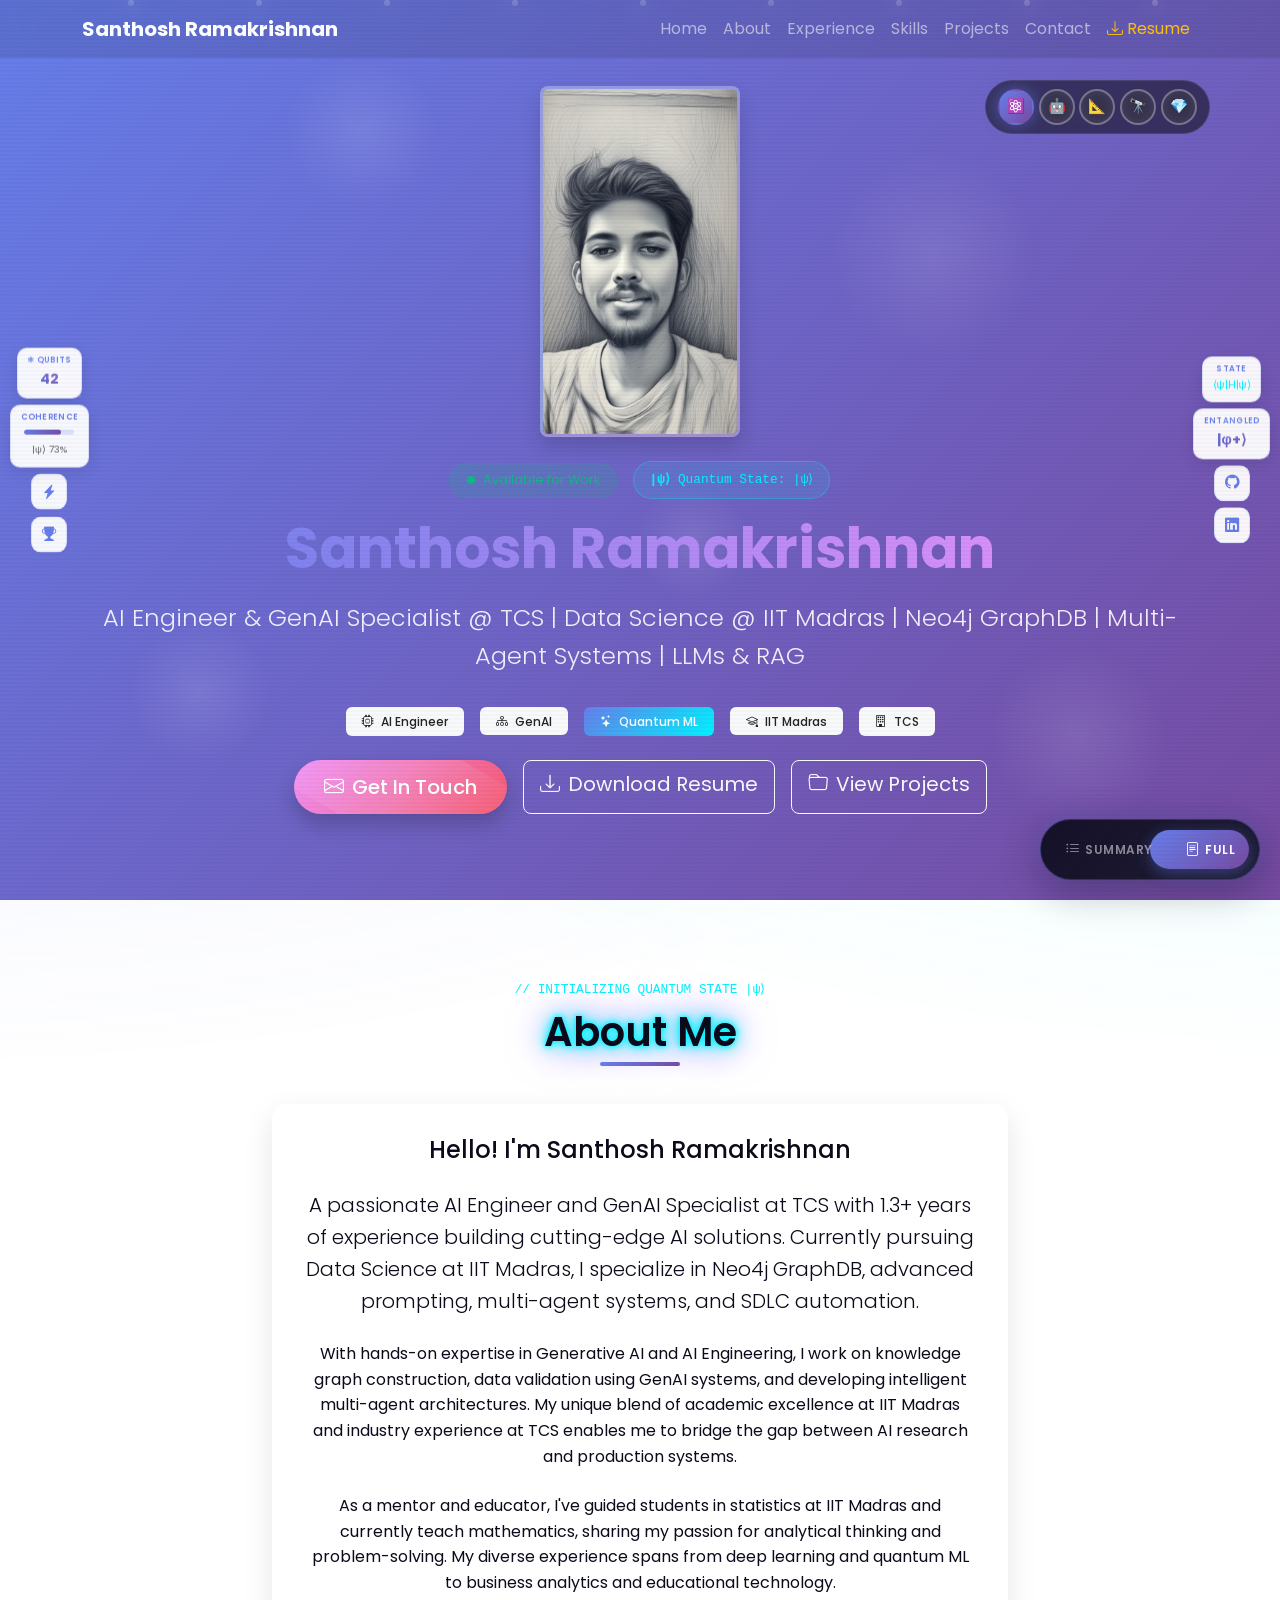
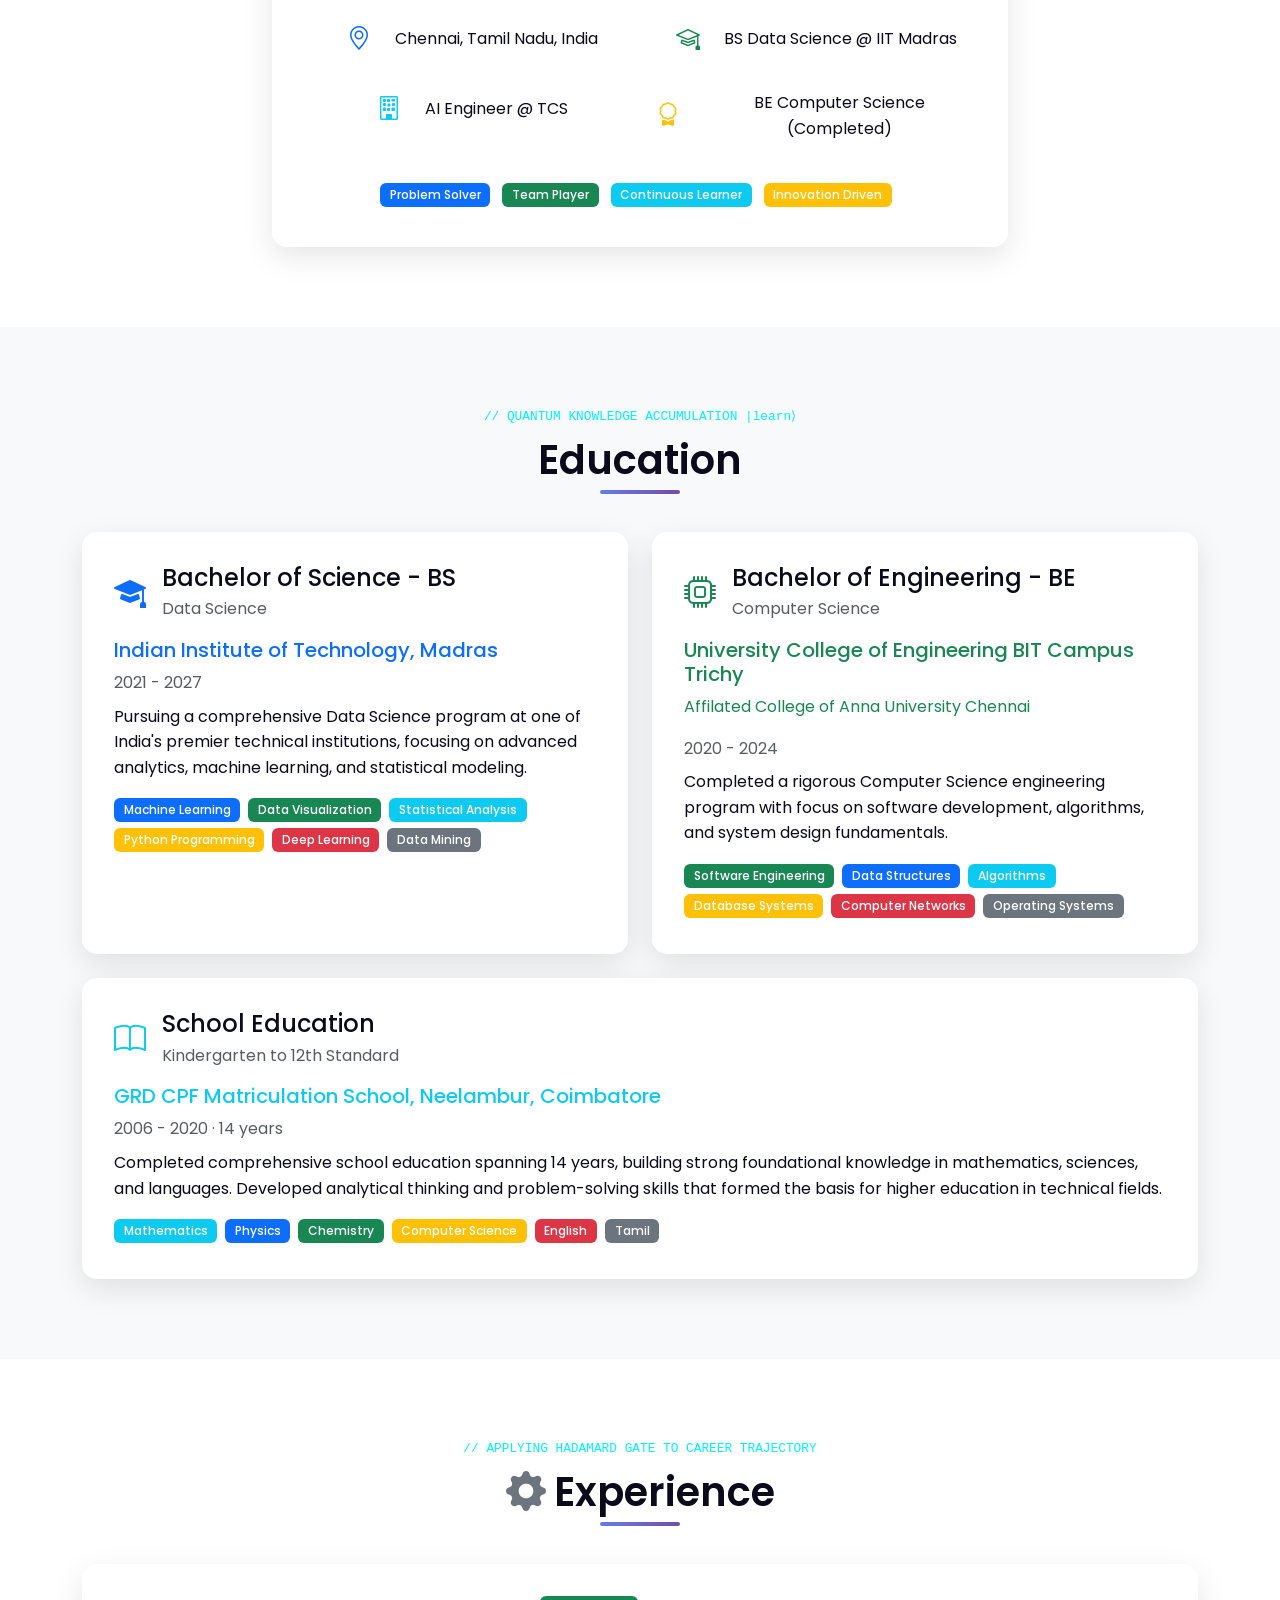
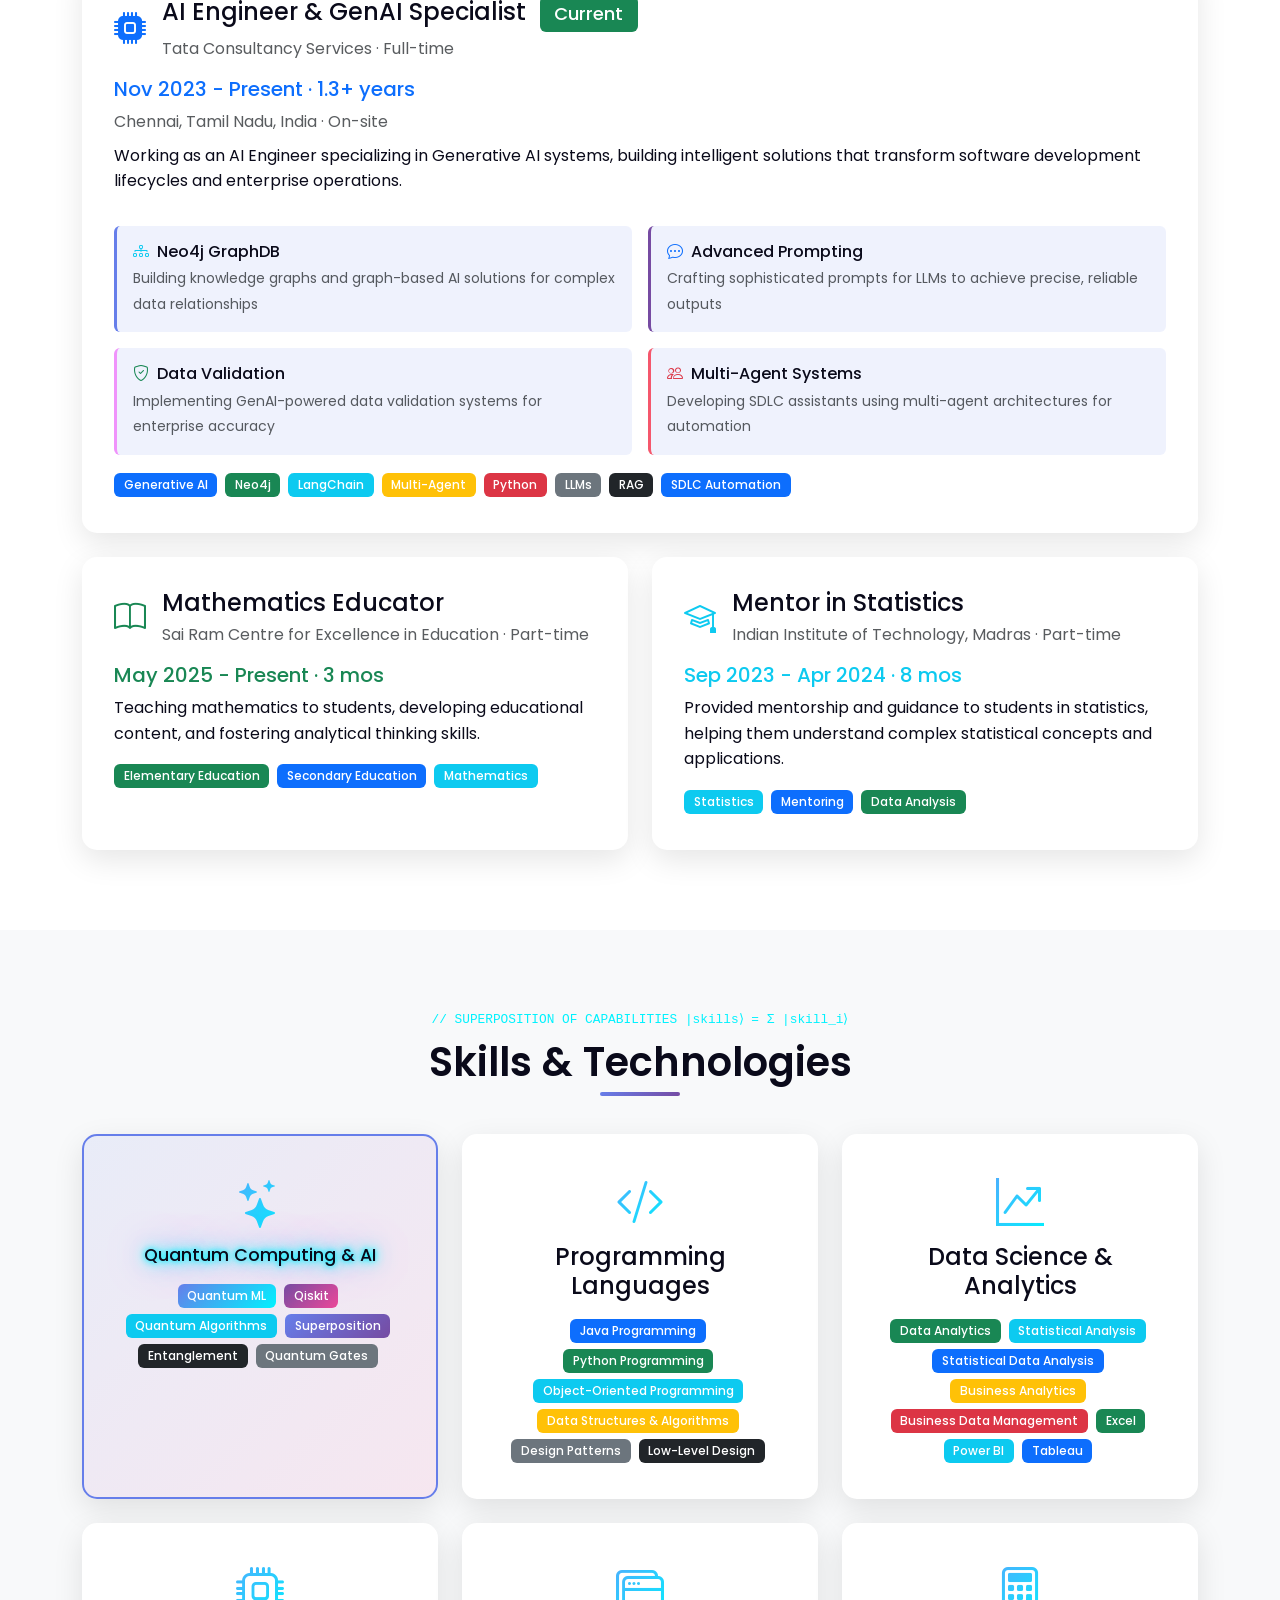
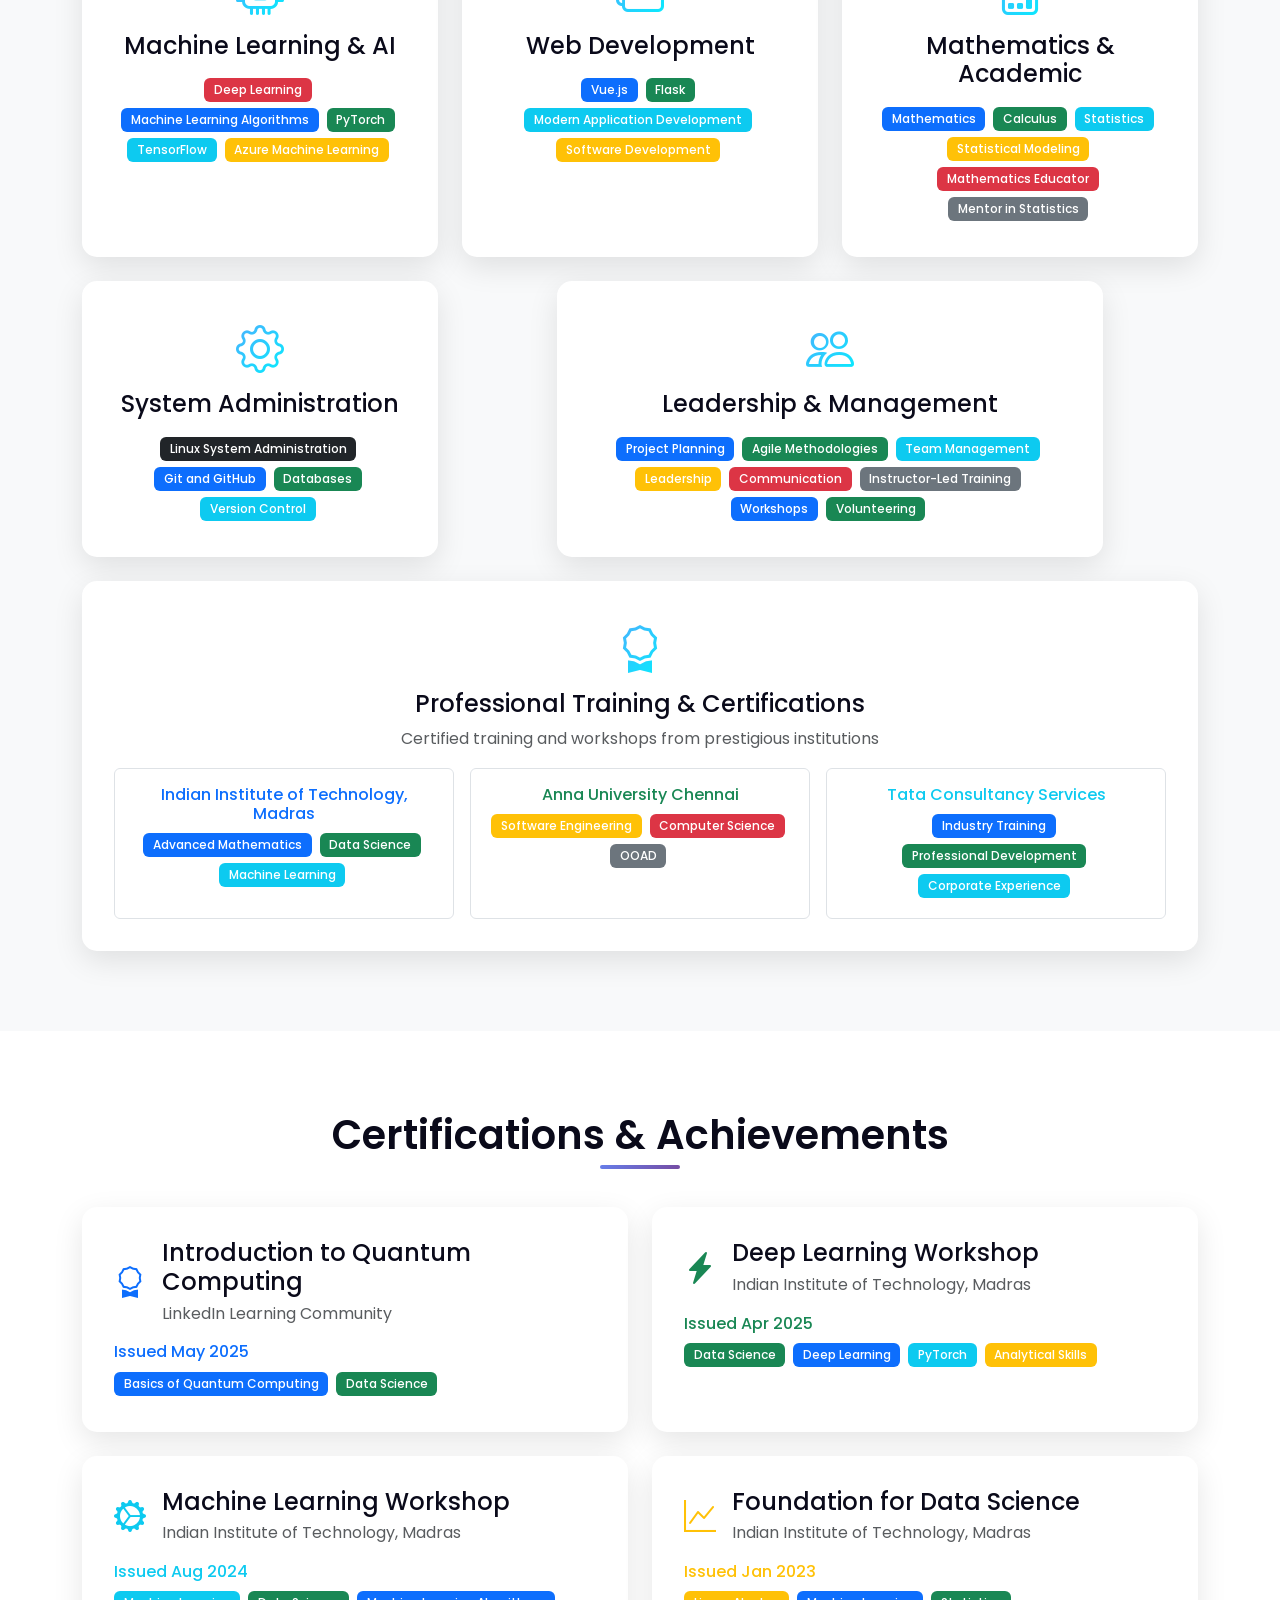
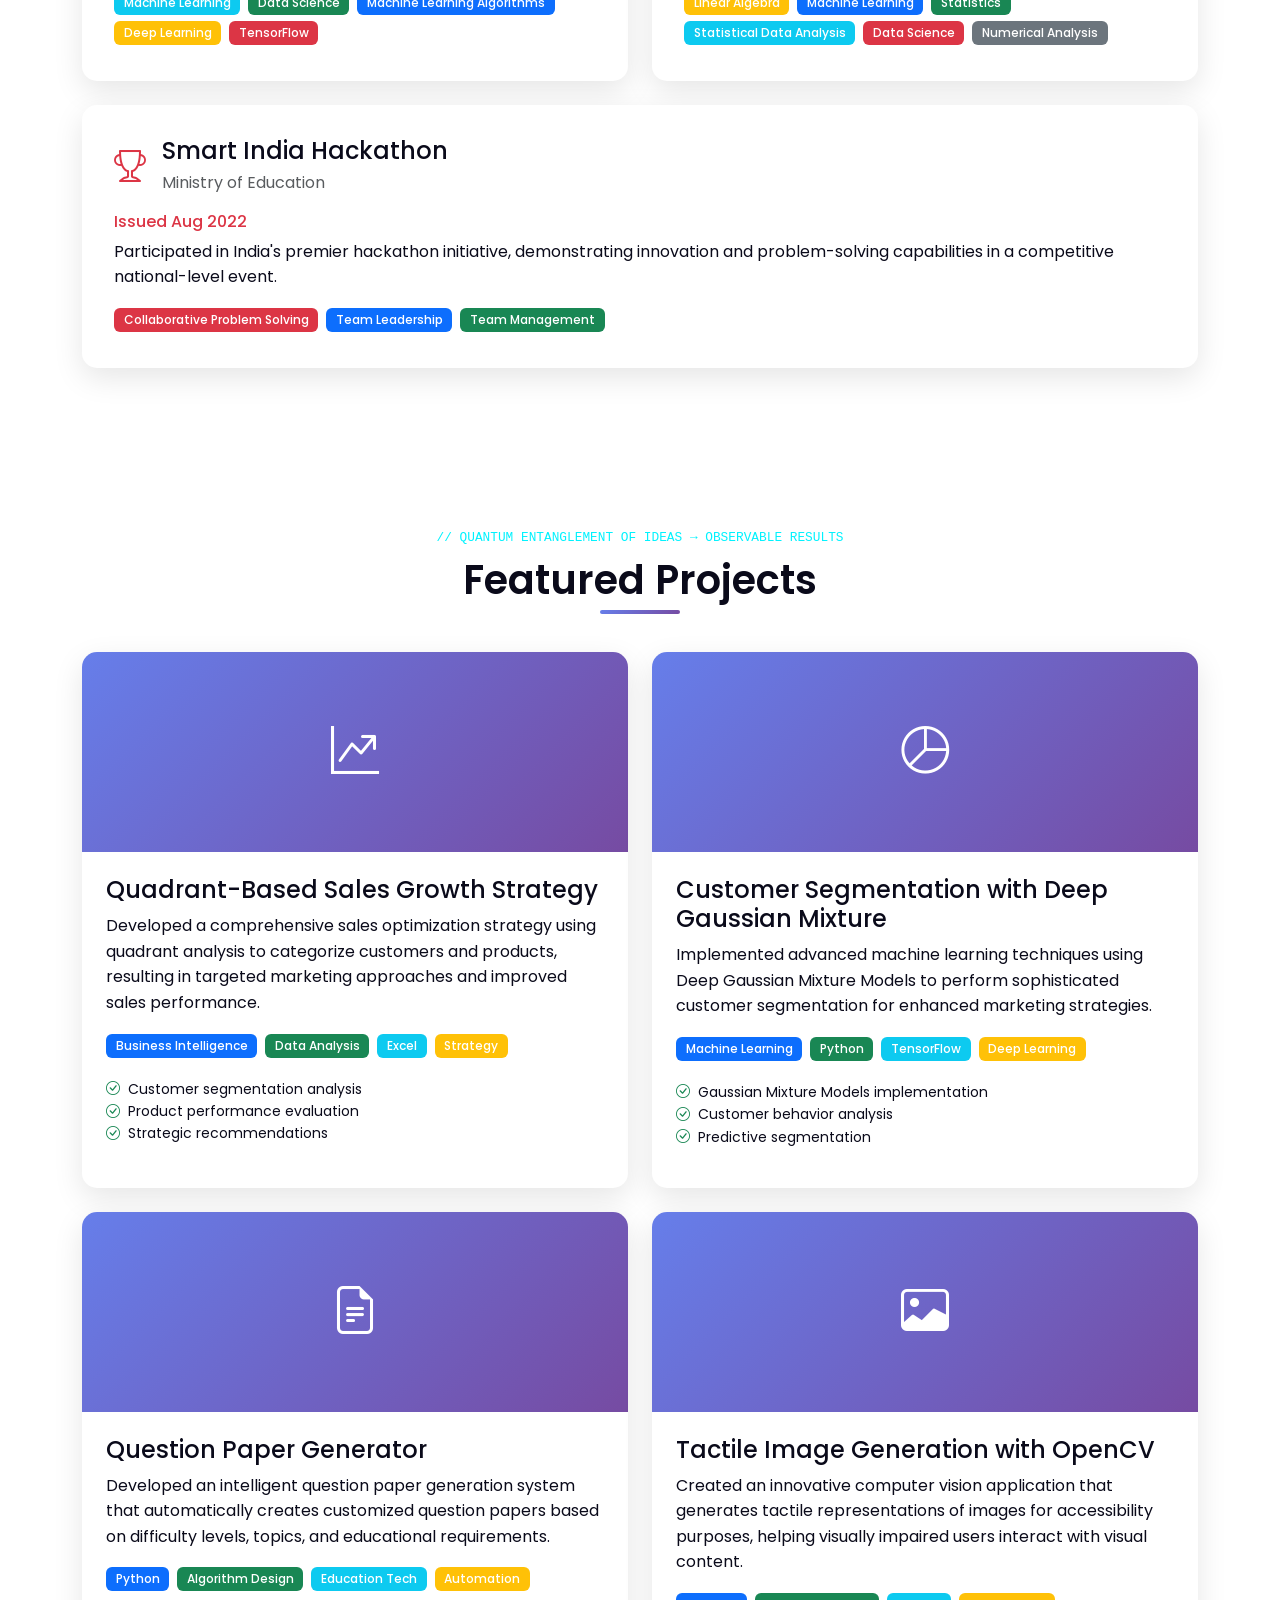
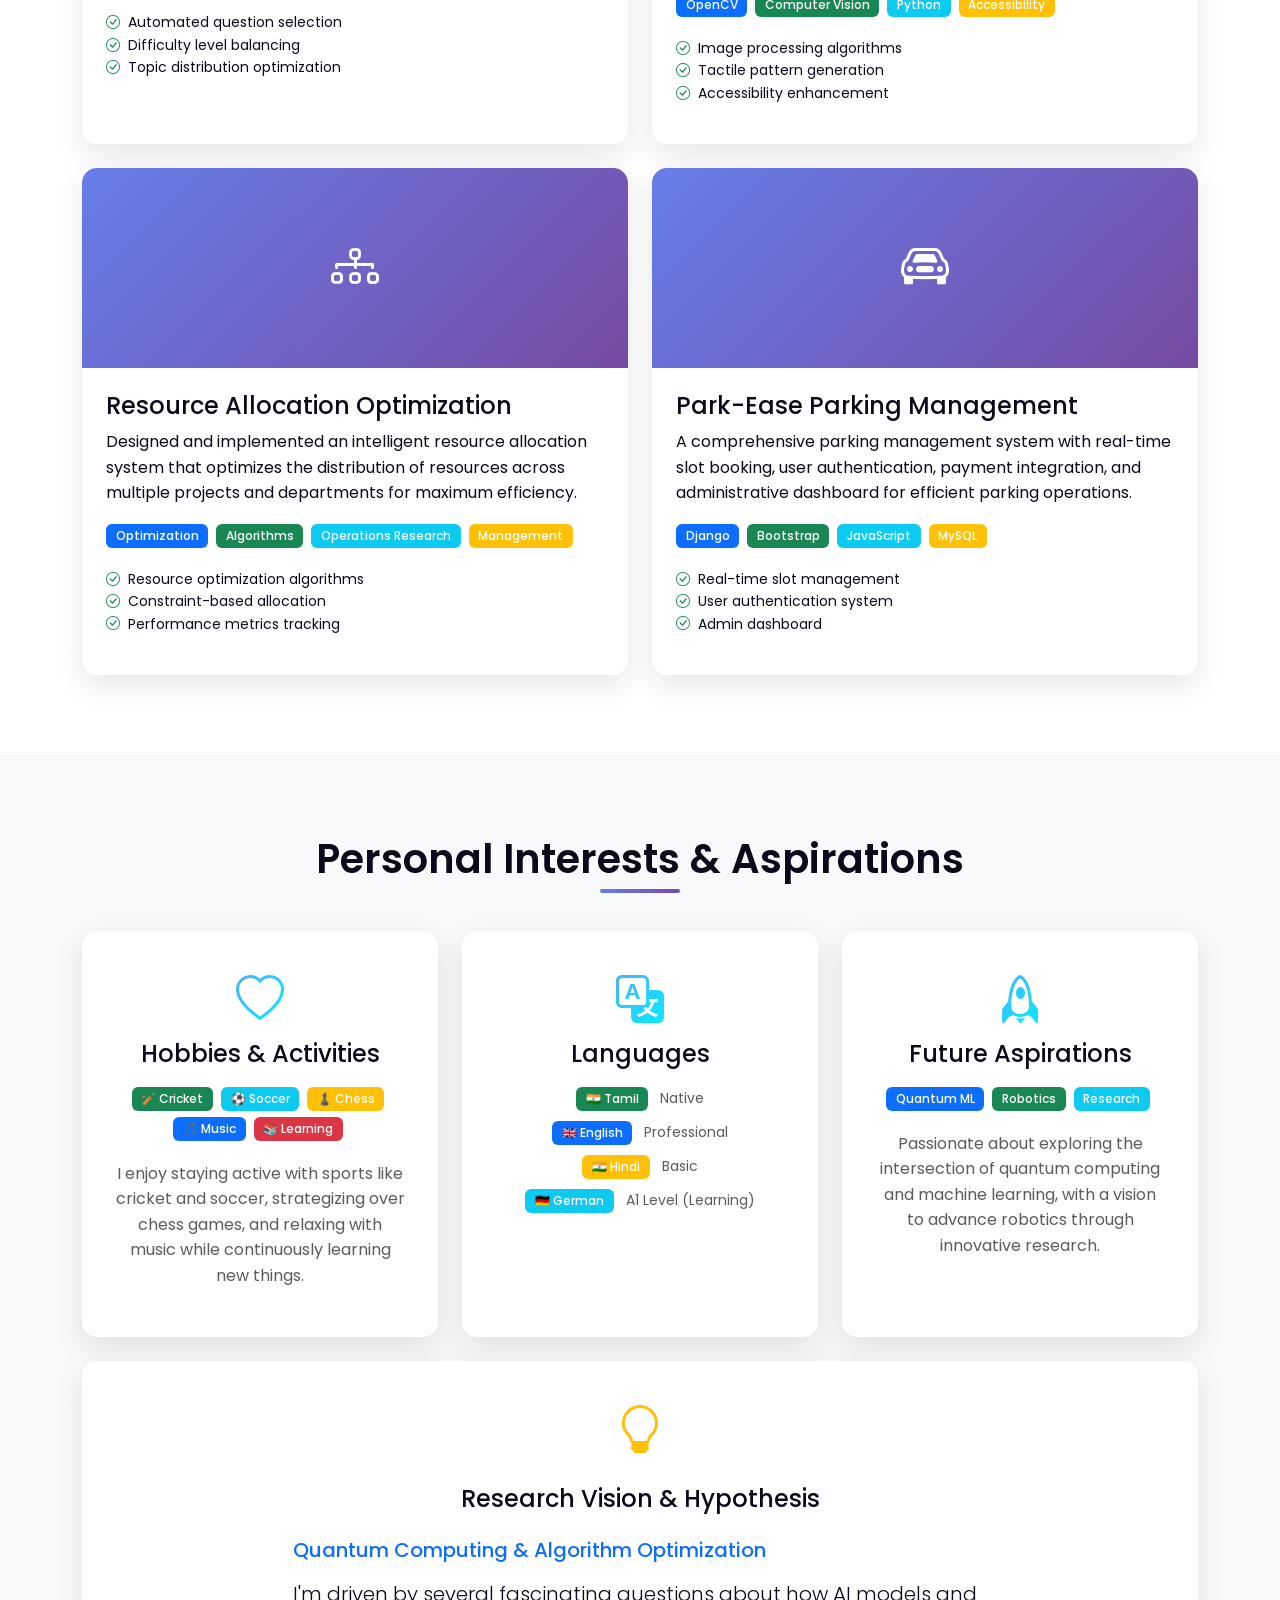
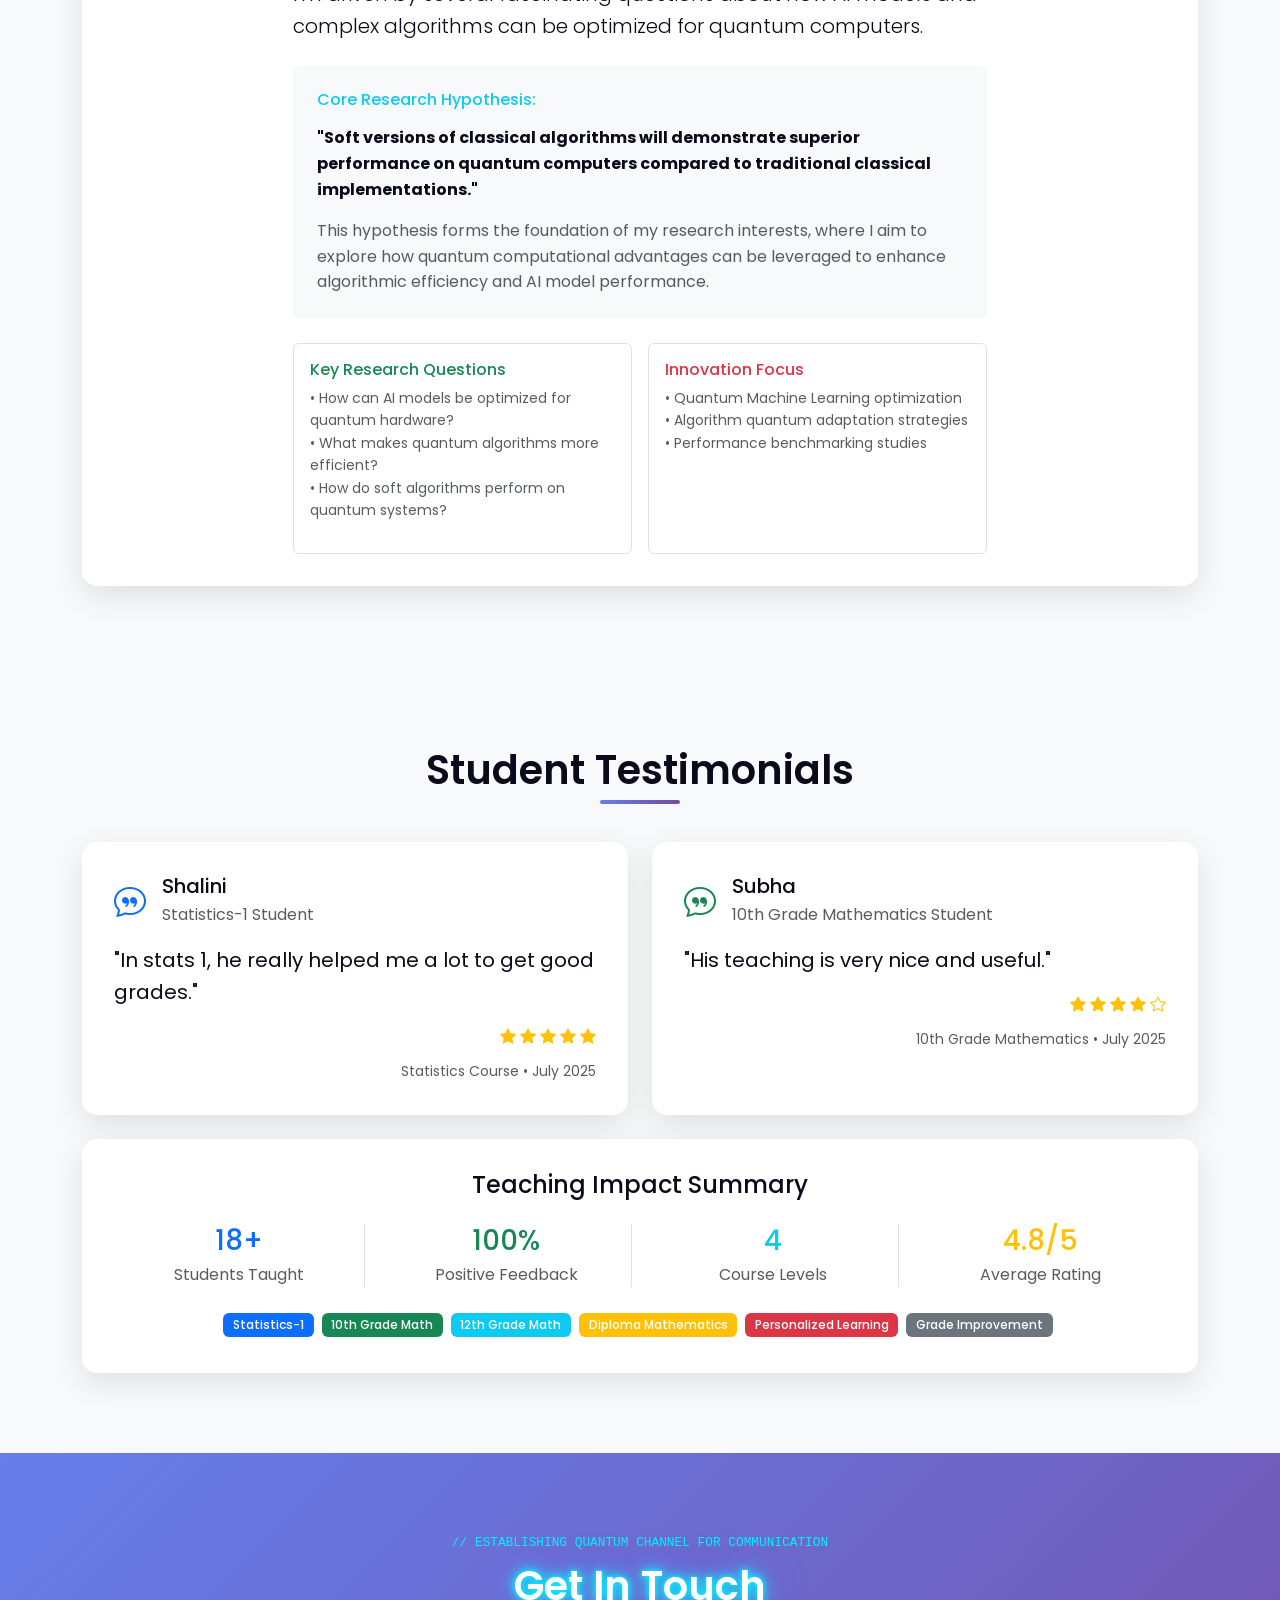
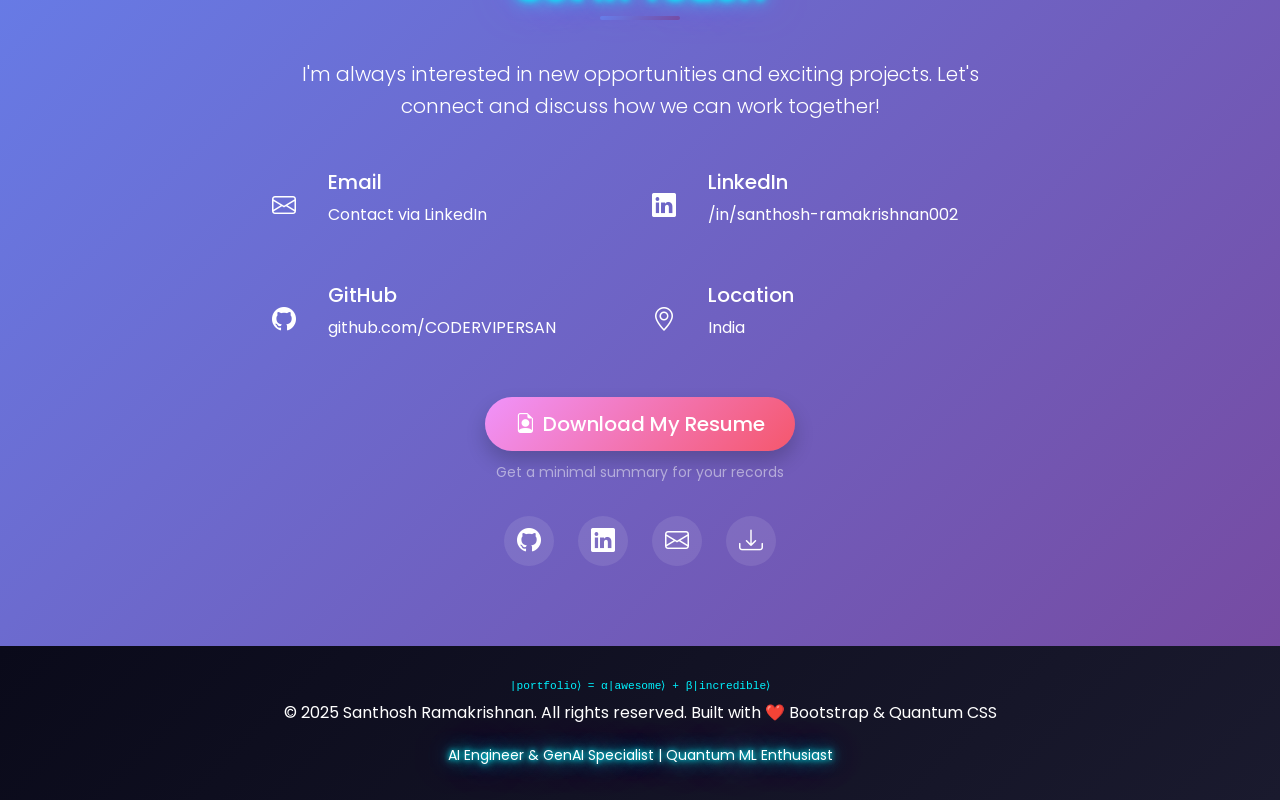
==== commit 78a0d07d: "design to the next level" ====
--- a/index.html
+++ b/index.html
@@ -3,7 +3,7 @@
 <head>
     <meta charset="UTF-8">
     <meta name="viewport" content="width=device-width, initial-scale=1.0">
-    <title>Santhosh Ramakrishnan -  My Portfolio</title>
+    <title>Santhosh Ramakrishnan - AI Engineer & GenAI Specialist</title>
     
     <!-- Bootstrap 5 CSS -->
     <link href="https://cdn.jsdelivr.net/npm/bootstrap@5.3.0/dist/css/bootstrap.min.css" rel="stylesheet">
@@ -19,11 +19,15 @@
             --primary-color: #667eea;
             --secondary-color: #764ba2;
             --accent-color: #f093fb;
-            --dark-color: #2c3e50;
+            --quantum-cyan: #00f2fe;
+            --quantum-purple: #8b5cf6;
+            --quantum-pink: #ec4899;
+            --dark-color: #0a0a1a;
             --light-color: #ecf0f1;
             --gradient-1: linear-gradient(135deg, #667eea 0%, #764ba2 100%);
             --gradient-2: linear-gradient(135deg, #f093fb 0%, #f5576c 100%);
             --gradient-3: linear-gradient(135deg, #4facfe 0%, #00f2fe 100%);
+            --gradient-quantum: linear-gradient(135deg, #667eea 0%, #ec4899 50%, #00f2fe 100%);
         }
 
         * {
@@ -307,64 +311,92 @@
             }
         }
 
-        /* Detail Toggle Styles */
+        /* Detail Toggle Styles - Modern Pill Design */
         .detail-toggle-container {
             position: fixed;
-            top: 80px;
+            bottom: 20px;
             right: 20px;
             z-index: 1050;
-            background: rgba(255, 255, 255, 0.95);
-            backdrop-filter: blur(10px);
-            padding: 15px 20px;
-            border-radius: 25px;
-            box-shadow: 0 10px 30px rgba(0, 0, 0, 0.1);
-            transition: all 0.3s ease;
+            background: linear-gradient(135deg, rgba(10, 10, 26, 0.9) 0%, rgba(26, 26, 46, 0.95) 100%);
+            backdrop-filter: blur(15px);
+            padding: 8px;
+            border-radius: 50px;
+            box-shadow: 0 10px 40px rgba(0, 0, 0, 0.3), 0 0 20px rgba(102, 126, 234, 0.2);
+            border: 1px solid rgba(102, 126, 234, 0.3);
+            transition: all 0.4s cubic-bezier(0.175, 0.885, 0.32, 1.275);
         }
 
         .detail-toggle-container:hover {
-            box-shadow: 0 15px 40px rgba(0, 0, 0, 0.15);
+            box-shadow: 0 15px 50px rgba(0, 0, 0, 0.4), 0 0 30px rgba(102, 126, 234, 0.3);
+            transform: translateY(-2px);
+            border-color: rgba(102, 126, 234, 0.5);
         }
 
         .detail-toggle {
             display: flex;
             align-items: center;
-            gap: 12px;
-        }
-
+            gap: 0;
+            position: relative;
+        }
+
+        .toggle-option {
+            padding: 10px 16px;
+            cursor: pointer;
+            color: rgba(255, 255, 255, 0.5);
+            font-size: 0.75rem;
+            font-weight: 600;
+            text-transform: uppercase;
+            letter-spacing: 0.5px;
+            transition: all 0.3s ease;
+            border-radius: 50px;
+            display: flex;
+            align-items: center;
+            gap: 6px;
+            position: relative;
+            z-index: 2;
+        }
+
+        .toggle-option i {
+            font-size: 0.9rem;
+        }
+
+        .toggle-option.active {
+            color: white;
+        }
+
+        .toggle-option:hover:not(.active) {
+            color: rgba(255, 255, 255, 0.8);
+        }
+
+        /* Sliding background indicator */
+        .toggle-indicator {
+            position: absolute;
+            height: calc(100% - 4px);
+            background: var(--gradient-1);
+            border-radius: 50px;
+            transition: all 0.4s cubic-bezier(0.68, -0.55, 0.265, 1.55);
+            top: 2px;
+            z-index: 1;
+            box-shadow: 0 4px 15px rgba(102, 126, 234, 0.4);
+        }
+
+        .toggle-indicator.summary {
+            left: 2px;
+            width: calc(50% - 2px);
+        }
+
+        .toggle-indicator.detailed {
+            left: calc(50%);
+            width: calc(50% - 2px);
+        }
+
+        /* Legacy toggle support - hidden */
         .toggle-switch {
-            position: relative;
-            width: 50px;
-            height: 24px;
-            background: #ccc;
-            border-radius: 12px;
-            cursor: pointer;
-            transition: background 0.3s;
-        }
-
-        .toggle-switch.active {
-            background: var(--primary-color);
-        }
-
-        .toggle-slider {
-            position: absolute;
-            top: 2px;
-            left: 2px;
-            width: 20px;
-            height: 20px;
-            background: white;
-            border-radius: 50%;
-            transition: transform 0.3s;
-            box-shadow: 0 2px 4px rgba(0, 0, 0, 0.2);
-        }
-
-        .toggle-switch.active .toggle-slider {
-            transform: translateX(26px);
+            display: none;
         }
 
         .toggle-label {
-            font-weight: 500;
-            color: var(--dark-color);
-            font-size: 0.9rem;
+            display: none;
         }
 
         /* Content visibility classes */
@@ -402,15 +434,2217 @@
         ::-webkit-scrollbar-thumb:hover {
             background: var(--gradient-2);
         }
+
+        /* ============================================
+           QUANTUM COMPUTING VISUAL EFFECTS
+        ============================================ */
+
+        /* Quantum Wave Background */
+        .quantum-wave {
+            position: fixed;
+            top: 0;
+            left: 0;
+            width: 100%;
+            height: 100%;
+            pointer-events: none;
+            z-index: -1;
+            opacity: 0.4;
+        }
+
+        .quantum-wave::before,
+        .quantum-wave::after {
+            content: '';
+            position: absolute;
+            width: 200%;
+            height: 200%;
+            top: -50%;
+            left: -50%;
+            background: 
+                radial-gradient(ellipse at 20% 50%, rgba(102, 126, 234, 0.15) 0%, transparent 50%),
+                radial-gradient(ellipse at 80% 50%, rgba(0, 242, 254, 0.15) 0%, transparent 50%),
+                radial-gradient(ellipse at 50% 20%, rgba(236, 72, 153, 0.1) 0%, transparent 40%);
+            animation: quantumWave 20s ease-in-out infinite;
+        }
+
+        .quantum-wave::after {
+            animation-delay: -10s;
+            animation-direction: reverse;
+        }
+
+        @keyframes quantumWave {
+            0%, 100% { transform: rotate(0deg) scale(1); }
+            25% { transform: rotate(90deg) scale(1.1); }
+            50% { transform: rotate(180deg) scale(1); }
+            75% { transform: rotate(270deg) scale(1.1); }
+        }
+
+        /* Quantum Circuit Lines */
+        .quantum-circuit {
+            position: fixed;
+            top: 0;
+            left: 0;
+            width: 100%;
+            height: 100%;
+            pointer-events: none;
+            z-index: -1;
+            overflow: hidden;
+        }
+
+        .circuit-line {
+            position: absolute;
+            height: 1px;
+            background: linear-gradient(90deg, transparent, var(--quantum-cyan), transparent);
+            opacity: 0.3;
+            animation: circuitPulse 4s ease-in-out infinite;
+        }
+
+        .circuit-line:nth-child(1) { top: 20%; width: 100%; animation-delay: 0s; }
+        .circuit-line:nth-child(2) { top: 40%; width: 80%; left: 10%; animation-delay: 0.5s; }
+        .circuit-line:nth-child(3) { top: 60%; width: 90%; left: 5%; animation-delay: 1s; }
+        .circuit-line:nth-child(4) { top: 80%; width: 70%; left: 15%; animation-delay: 1.5s; }
+
+        @keyframes circuitPulse {
+            0%, 100% { opacity: 0.1; transform: scaleX(0.8); }
+            50% { opacity: 0.4; transform: scaleX(1); }
+        }
+
+        /* Quantum Qubit Orbs */
+        .qubit-container {
+            position: fixed;
+            top: 0;
+            left: 0;
+            width: 100%;
+            height: 100%;
+            pointer-events: none;
+            z-index: -1;
+        }
+
+        .qubit {
+            position: absolute;
+            width: 20px;
+            height: 20px;
+            border-radius: 50%;
+            background: radial-gradient(circle, var(--quantum-cyan) 0%, transparent 70%);
+            animation: qubitFloat 8s ease-in-out infinite;
+            box-shadow: 0 0 30px var(--quantum-cyan), 0 0 60px rgba(0, 242, 254, 0.3);
+        }
+
+        .qubit::before {
+            content: '';
+            position: absolute;
+            top: 50%;
+            left: 50%;
+            width: 40px;
+            height: 40px;
+            border: 1px solid rgba(0, 242, 254, 0.3);
+            border-radius: 50%;
+            transform: translate(-50%, -50%);
+            animation: qubitRing 3s linear infinite;
+        }
+
+        .qubit:nth-child(1) { top: 15%; left: 10%; animation-delay: 0s; }
+        .qubit:nth-child(2) { top: 25%; right: 15%; animation-delay: 1s; background: radial-gradient(circle, var(--quantum-purple) 0%, transparent 70%); box-shadow: 0 0 30px var(--quantum-purple); }
+        .qubit:nth-child(3) { top: 60%; left: 8%; animation-delay: 2s; }
+        .qubit:nth-child(4) { top: 70%; right: 10%; animation-delay: 3s; background: radial-gradient(circle, var(--quantum-pink) 0%, transparent 70%); box-shadow: 0 0 30px var(--quantum-pink); }
+        .qubit:nth-child(5) { top: 85%; left: 20%; animation-delay: 4s; background: radial-gradient(circle, var(--quantum-purple) 0%, transparent 70%); }
+
+        @keyframes qubitFloat {
+            0%, 100% { transform: translateY(0) scale(1); opacity: 0.8; }
+            50% { transform: translateY(-30px) scale(1.2); opacity: 1; }
+        }
+
+        @keyframes qubitRing {
+            0% { transform: translate(-50%, -50%) scale(1) rotate(0deg); opacity: 1; }
+            100% { transform: translate(-50%, -50%) scale(2) rotate(180deg); opacity: 0; }
+        }
+
+        /* Superposition Effect */
+        .superposition {
+            position: relative;
+        }
+
+        .superposition::before,
+        .superposition::after {
+            content: attr(data-text);
+            position: absolute;
+            top: 0;
+            left: 0;
+            width: 100%;
+            height: 100%;
+            opacity: 0.5;
+        }
+
+        .superposition::before {
+            color: var(--quantum-cyan);
+            animation: superpositionShift 3s ease-in-out infinite;
+            clip-path: polygon(0 0, 100% 0, 100% 50%, 0 50%);
+        }
+
+        .superposition::after {
+            color: var(--quantum-pink);
+            animation: superpositionShift 3s ease-in-out infinite reverse;
+            clip-path: polygon(0 50%, 100% 50%, 100% 100%, 0 100%);
+        }
+
+        @keyframes superpositionShift {
+            0%, 100% { transform: translateX(0); }
+            25% { transform: translateX(3px); }
+            75% { transform: translateX(-3px); }
+        }
+
+        /* Glitch Effect */
+        .glitch {
+            position: relative;
+            animation: glitchText 5s infinite;
+        }
+
+        .glitch::before,
+        .glitch::after {
+            content: attr(data-text);
+            position: absolute;
+            top: 0;
+            left: 0;
+            width: 100%;
+            height: 100%;
+        }
+
+        .glitch::before {
+            color: var(--quantum-cyan);
+            animation: glitchBefore 3s infinite;
+            clip-path: polygon(0 0, 100% 0, 100% 35%, 0 35%);
+            transform: translateX(-2px);
+        }
+
+        .glitch::after {
+            color: var(--quantum-pink);
+            animation: glitchAfter 2s infinite;
+            clip-path: polygon(0 65%, 100% 65%, 100% 100%, 0 100%);
+            transform: translateX(2px);
+        }
+
+        @keyframes glitchBefore {
+            0%, 100% { transform: translateX(0); }
+            20% { transform: translateX(-3px); }
+            40% { transform: translateX(3px); }
+            60% { transform: translateX(-1px); }
+            80% { transform: translateX(2px); }
+        }
+
+        @keyframes glitchAfter {
+            0%, 100% { transform: translateX(0); }
+            20% { transform: translateX(3px); }
+            40% { transform: translateX(-3px); }
+            60% { transform: translateX(2px); }
+            80% { transform: translateX(-2px); }
+        }
+
+        @keyframes glitchText {
+            0%, 100% { opacity: 1; }
+            92% { opacity: 1; }
+            93% { opacity: 0.8; }
+            94% { opacity: 1; }
+            95% { opacity: 0.9; }
+            96% { opacity: 1; }
+        }
+
+        /* Matrix Rain Effect */
+        .matrix-bg {
+            position: fixed;
+            top: 0;
+            left: 0;
+            width: 100%;
+            height: 100%;
+            pointer-events: none;
+            z-index: -1;
+            overflow: hidden;
+            opacity: 0.05;
+        }
+
+        .matrix-column {
+            position: absolute;
+            top: -100%;
+            font-family: 'Courier New', monospace;
+            font-size: 14px;
+            color: var(--quantum-cyan);
+            writing-mode: vertical-rl;
+            text-orientation: upright;
+            animation: matrixFall 10s linear infinite;
+            text-shadow: 0 0 10px var(--quantum-cyan);
+        }
+
+        @keyframes matrixFall {
+            0% { transform: translateY(-100%); }
+            100% { transform: translateY(200vh); }
+        }
+
+        /* 3D Perspective Cards */
+        .card-3d {
+            perspective: 1000px;
+            transform-style: preserve-3d;
+        }
+
+        .card-3d-inner {
+            transition: transform 0.8s cubic-bezier(0.175, 0.885, 0.32, 1.275);
+            transform-style: preserve-3d;
+        }
+
+        .card-3d:hover .card-3d-inner {
+            transform: rotateY(10deg) rotateX(5deg);
+        }
+
+        /* Holographic Effect */
+        .holographic {
+            position: relative;
+            background: linear-gradient(135deg, 
+                rgba(102, 126, 234, 0.1) 0%, 
+                rgba(236, 72, 153, 0.1) 25%, 
+                rgba(0, 242, 254, 0.1) 50%, 
+                rgba(102, 126, 234, 0.1) 75%, 
+                rgba(236, 72, 153, 0.1) 100%);
+            background-size: 400% 400%;
+            animation: holographicShift 8s ease infinite;
+        }
+
+        .holographic::before {
+            content: '';
+            position: absolute;
+            top: 0;
+            left: 0;
+            right: 0;
+            bottom: 0;
+            background: linear-gradient(45deg, 
+                transparent 40%, 
+                rgba(255, 255, 255, 0.1) 50%, 
+                transparent 60%);
+            background-size: 200% 200%;
+            animation: holographicShine 3s ease infinite;
+        }
+
+        @keyframes holographicShift {
+            0%, 100% { background-position: 0% 50%; }
+            50% { background-position: 100% 50%; }
+        }
+
+        @keyframes holographicShine {
+            0% { background-position: -200% 0; }
+            100% { background-position: 200% 0; }
+        }
+
+        /* Quantum Entanglement Lines */
+        .entanglement-line {
+            position: absolute;
+            height: 2px;
+            background: linear-gradient(90deg, 
+                transparent, 
+                var(--quantum-cyan), 
+                var(--quantum-purple), 
+                var(--quantum-pink), 
+                transparent);
+            animation: entanglementPulse 3s ease-in-out infinite;
+            opacity: 0.5;
+        }
+
+        @keyframes entanglementPulse {
+            0%, 100% { transform: scaleX(0); opacity: 0; }
+            50% { transform: scaleX(1); opacity: 0.7; }
+        }
+
+        /* Morphing Blob */
+        .quantum-blob {
+            position: fixed;
+            width: 500px;
+            height: 500px;
+            border-radius: 50%;
+            background: radial-gradient(circle, 
+                rgba(102, 126, 234, 0.15) 0%, 
+                rgba(236, 72, 153, 0.1) 50%, 
+                transparent 70%);
+            filter: blur(60px);
+            animation: blobMorph 15s ease-in-out infinite;
+            pointer-events: none;
+            z-index: -1;
+        }
+
+        .quantum-blob:nth-child(1) { top: -10%; left: -10%; }
+        .quantum-blob:nth-child(2) { bottom: -10%; right: -10%; animation-delay: -7.5s; }
+
+        @keyframes blobMorph {
+            0%, 100% { 
+                border-radius: 60% 40% 30% 70% / 60% 30% 70% 40%;
+                transform: rotate(0deg) scale(1);
+            }
+            25% {
+                border-radius: 30% 60% 70% 40% / 50% 60% 30% 60%;
+                transform: rotate(90deg) scale(1.1);
+            }
+            50% { 
+                border-radius: 50% 60% 30% 60% / 30% 40% 70% 60%;
+                transform: rotate(180deg) scale(1);
+            }
+            75% {
+                border-radius: 60% 40% 60% 30% / 70% 30% 50% 60%;
+                transform: rotate(270deg) scale(1.1);
+            }
+        }
+
+        /* Scan Line Effect */
+        .scan-line {
+            position: fixed;
+            top: 0;
+            left: 0;
+            width: 100%;
+            height: 100%;
+            pointer-events: none;
+            z-index: 9999;
+            background: linear-gradient(
+                to bottom,
+                transparent 50%,
+                rgba(0, 0, 0, 0.02) 50%
+            );
+            background-size: 100% 4px;
+            animation: scanLineMove 10s linear infinite;
+        }
+
+        @keyframes scanLineMove {
+            0% { background-position: 0 0; }
+            100% { background-position: 0 100%; }
+        }
+
+        /* Pulse Ring Animation */
+        .pulse-ring {
+            position: relative;
+        }
+
+        .pulse-ring::before,
+        .pulse-ring::after {
+            content: '';
+            position: absolute;
+            top: 50%;
+            left: 50%;
+            width: 100%;
+            height: 100%;
+            border: 2px solid var(--quantum-cyan);
+            border-radius: 50%;
+            transform: translate(-50%, -50%);
+            opacity: 0;
+            animation: pulseRingExpand 2s ease-out infinite;
+        }
+
+        .pulse-ring::after {
+            animation-delay: 1s;
+        }
+
+        @keyframes pulseRingExpand {
+            0% { transform: translate(-50%, -50%) scale(0.8); opacity: 1; }
+            100% { transform: translate(-50%, -50%) scale(1.5); opacity: 0; }
+        }
+
+        /* Text Reveal Animation */
+        .text-reveal {
+            overflow: hidden;
+        }
+
+        .text-reveal span {
+            display: inline-block;
+            animation: textRevealUp 0.8s ease forwards;
+            animation-delay: calc(var(--i) * 0.1s);
+            transform: translateY(100%);
+        }
+
+        @keyframes textRevealUp {
+            to { transform: translateY(0); }
+        }
+
+        /* Stagger Animation for Lists */
+        .stagger-animation > * {
+            opacity: 0;
+            transform: translateY(30px);
+            animation: staggerIn 0.6s ease forwards;
+        }
+
+        .stagger-animation > *:nth-child(1) { animation-delay: 0.1s; }
+        .stagger-animation > *:nth-child(2) { animation-delay: 0.2s; }
+        .stagger-animation > *:nth-child(3) { animation-delay: 0.3s; }
+        .stagger-animation > *:nth-child(4) { animation-delay: 0.4s; }
+        .stagger-animation > *:nth-child(5) { animation-delay: 0.5s; }
+        .stagger-animation > *:nth-child(6) { animation-delay: 0.6s; }
+
+        @keyframes staggerIn {
+            to { opacity: 1; transform: translateY(0); }
+        }
+
+        /* Quantum State Indicator */
+        .quantum-state {
+            display: inline-flex;
+            align-items: center;
+            gap: 0.5rem;
+            padding: 0.5rem 1rem;
+            background: rgba(0, 242, 254, 0.1);
+            border: 1px solid rgba(0, 242, 254, 0.3);
+            border-radius: 50px;
+            font-family: 'Courier New', monospace;
+            font-size: 0.8rem;
+        }
+
+        .quantum-state::before {
+            content: '|ψ⟩';
+            color: var(--quantum-cyan);
+            font-weight: bold;
+        }
+
+        /* Neon Text */
+        .neon-text {
+            text-shadow: 
+                0 0 5px var(--quantum-cyan),
+                0 0 10px var(--quantum-cyan),
+                0 0 20px var(--quantum-cyan),
+                0 0 40px var(--quantum-purple);
+            animation: neonFlicker 3s infinite;
+        }
+
+        @keyframes neonFlicker {
+            0%, 19%, 21%, 23%, 25%, 54%, 56%, 100% {
+                text-shadow: 
+                    0 0 5px var(--quantum-cyan),
+                    0 0 10px var(--quantum-cyan),
+                    0 0 20px var(--quantum-cyan),
+                    0 0 40px var(--quantum-purple);
+            }
+            20%, 24%, 55% {
+                text-shadow: none;
+            }
+        }
+
+        /* ============================================
+           GLASSMORPHISM THEME
+        ============================================ */
+
+        /* Theme Toggle Button - Top Right Corner */
+        .theme-toggle {
+            position: fixed;
+            top: 80px;
+            right: 70px;
+            z-index: 10000;
+            display: flex;
+            flex-direction: row;
+            gap: 0.3rem;
+            align-items: center;
+            background: rgba(0, 0, 0, 0.5);
+            backdrop-filter: blur(10px);
+            padding: 0.5rem 0.75rem;
+            border-radius: 50px;
+            border: 1px solid rgba(255, 255, 255, 0.1);
+        }
+
+        .theme-btn {
+            width: 36px;
+            height: 36px;
+            border-radius: 50%;
+            border: 2px solid rgba(255, 255, 255, 0.3);
+            background: rgba(255, 255, 255, 0.1);
+            backdrop-filter: blur(10px);
+            color: white;
+            font-size: 0.9rem;
+            cursor: pointer;
+            transition: all 0.4s ease;
+            display: flex;
+            align-items: center;
+            justify-content: center;
+        }
+
+        .theme-btn:hover {
+            transform: scale(1.15);
+            border-color: var(--quantum-cyan);
+            box-shadow: 0 0 20px rgba(0, 242, 254, 0.5);
+        }
+
+        .theme-btn.active {
+            background: var(--gradient-1);
+            border-color: transparent;
+            box-shadow: 0 0 15px rgba(102, 126, 234, 0.5);
+        }
+
+        .theme-label {
+            display: none;
+        }
+
+        /* ============================================
+           GLASSMORPHISM THEME STYLES - Elegant & Clean
+        ============================================ */
+        body.glass-theme {
+            background: linear-gradient(135deg, #1a1a2e 0%, #16213e 50%, #0f3460 100%);
+            color: #e8e8e8;
+        }
+
+        body.glass-theme .quantum-wave,
+        body.glass-theme .quantum-circuit,
+        body.glass-theme .qubit-container,
+        body.glass-theme .matrix-bg,
+        body.glass-theme .scan-line,
+        body.glass-theme .quantum-blob {
+            display: none !important;
+        }
+
+        body.glass-theme .section-title {
+            color: #ffffff !important;
+        }
+
+        body.glass-theme .hero-title {
+            color: #ffffff !important;
+            background: linear-gradient(135deg, #ffffff 0%, #a5b4fc 100%);
+            -webkit-background-clip: text;
+            background-clip: text;
+        }
+
+        body.glass-theme .hero-subtitle {
+            color: rgba(255, 255, 255, 0.85) !important;
+        }
+
+        body.glass-theme .status-badge {
+            background: rgba(16, 185, 129, 0.2);
+            border-color: rgba(16, 185, 129, 0.5);
+            color: #6ee7b7;
+        }
+
+        body.glass-theme .quantum-state {
+            background: rgba(165, 180, 252, 0.2);
+            border-color: rgba(165, 180, 252, 0.5);
+            color: #a5b4fc;
+        }
+
+        body.glass-theme .skill-icon {
+            color: #a5b4fc !important;
+        }
+
+        body.glass-theme h4, body.glass-theme h5 {
+            color: #ffffff !important;
+        }
+
+        /* Glass - Fix light background sections */
+        body.glass-theme .section[style*="background: #f8f9fa"],
+        body.glass-theme #skills,
+        body.glass-theme #education {
+            background: rgba(255, 255, 255, 0.05) !important;
+        }
+
+        body.glass-theme .skill-card {
+            background: rgba(255, 255, 255, 0.08) !important;
+            border: 1px solid rgba(255, 255, 255, 0.15) !important;
+        }
+
+        body.glass-theme .skill-card p,
+        body.glass-theme .skill-card .lead {
+            color: rgba(255, 255, 255, 0.85) !important;
+        }
+
+        body.glass-theme .text-muted {
+            color: rgba(255, 255, 255, 0.6) !important;
+        }
+
+        body.glass-theme .text-primary {
+            color: #a5b4fc !important;
+        }
+
+        body.glass-theme .text-success {
+            color: #6ee7b7 !important;
+        }
+
+        body.glass-theme .badge.bg-primary,
+        body.glass-theme .badge.bg-success,
+        body.glass-theme .badge.bg-info,
+        body.glass-theme .badge.bg-warning,
+        body.glass-theme .badge.bg-danger,
+        body.glass-theme .badge.bg-secondary,
+        body.glass-theme .badge.bg-dark,
+        body.glass-theme .badge.bg-light {
+            background: rgba(165, 180, 252, 0.2) !important;
+            color: #e0e7ff !important;
+            border: 1px solid rgba(165, 180, 252, 0.3);
+        }
+
+        body.glass-theme .project-card {
+            background: rgba(255, 255, 255, 0.08) !important;
+            border: 1px solid rgba(255, 255, 255, 0.15) !important;
+        }
+
+        body.glass-theme .project-card h4 {
+            color: #ffffff !important;
+        }
+
+        body.glass-theme .project-card p {
+            color: rgba(255, 255, 255, 0.8) !important;
+        }
+
+        body.glass-theme .contact-item {
+            background: rgba(255, 255, 255, 0.1) !important;
+            border: 1px solid rgba(255, 255, 255, 0.2) !important;
+        }
+
+        body.glass-theme .contact-item h5 {
+            color: #ffffff !important;
+        }
+
+        body.glass-theme .contact-item p {
+            color: rgba(255, 255, 255, 0.8) !important;
+        }
+
+        body.glass-theme .lead {
+            color: rgba(255, 255, 255, 0.85) !important;
+        }
+
+        /* Glass Background Orbs */
+        .glass-orbs {
+            position: fixed;
+            top: 0;
+            left: 0;
+            width: 100%;
+            height: 100%;
+            pointer-events: none;
+            z-index: -1;
+            display: none;
+        }
+
+        body.glass-theme .glass-orbs {
+            display: block;
+        }
+
+        .glass-orb {
+            position: absolute;
+            border-radius: 50%;
+            filter: blur(80px);
+            animation: orbFloat 20s ease-in-out infinite;
+        }
+
+        .glass-orb:nth-child(1) {
+            width: 600px;
+            height: 600px;
+            background: rgba(102, 126, 234, 0.4);
+            top: -20%;
+            left: -10%;
+            animation-delay: 0s;
+        }
+
+        .glass-orb:nth-child(2) {
+            width: 500px;
+            height: 500px;
+            background: rgba(236, 72, 153, 0.3);
+            top: 50%;
+            right: -15%;
+            animation-delay: -5s;
+        }
+
+        .glass-orb:nth-child(3) {
+            width: 400px;
+            height: 400px;
+            background: rgba(0, 242, 254, 0.3);
+            bottom: -10%;
+            left: 30%;
+            animation-delay: -10s;
+        }
+
+        .glass-orb:nth-child(4) {
+            width: 300px;
+            height: 300px;
+            background: rgba(118, 75, 162, 0.4);
+            top: 30%;
+            left: 50%;
+            animation-delay: -15s;
+        }
+
+        @keyframes orbFloat {
+            0%, 100% { transform: translate(0, 0) scale(1); }
+            25% { transform: translate(30px, -30px) scale(1.1); }
+            50% { transform: translate(-20px, 20px) scale(0.95); }
+            75% { transform: translate(20px, 30px) scale(1.05); }
+        }
+
+        /* Glass Cards */
+        body.glass-theme .skill-card,
+        body.glass-theme .project-card,
+        body.glass-theme .experience-card {
+            background: rgba(255, 255, 255, 0.08) !important;
+            backdrop-filter: blur(20px) saturate(180%);
+            -webkit-backdrop-filter: blur(20px) saturate(180%);
+            border: 1px solid rgba(255, 255, 255, 0.15) !important;
+            box-shadow: 
+                0 8px 32px rgba(0, 0, 0, 0.2),
+                inset 0 1px 0 rgba(255, 255, 255, 0.1);
+        }
+
+        body.glass-theme .skill-card:hover,
+        body.glass-theme .project-card:hover {
+            background: rgba(255, 255, 255, 0.12) !important;
+            border-color: rgba(255, 255, 255, 0.25) !important;
+            box-shadow: 
+                0 15px 45px rgba(0, 0, 0, 0.3),
+                inset 0 1px 0 rgba(255, 255, 255, 0.15),
+                0 0 30px rgba(102, 126, 234, 0.2);
+            transform: translateY(-8px);
+        }
+
+        /* Glass Hero Section */
+        body.glass-theme .hero-section {
+            background: transparent !important;
+        }
+
+        body.glass-theme .hero-section::before {
+            display: none;
+        }
+
+        /* Glass Profile Image */
+        body.glass-theme .profile-img {
+            border: 3px solid rgba(255, 255, 255, 0.2);
+            box-shadow: 
+                0 20px 50px rgba(0, 0, 0, 0.3),
+                0 0 0 1px rgba(255, 255, 255, 0.1);
+        }
+
+        body.glass-theme .profile-img:hover {
+            box-shadow: 
+                0 25px 60px rgba(0, 0, 0, 0.4),
+                0 0 40px rgba(102, 126, 234, 0.3);
+        }
+
+        /* Glass Navbar */
+        body.glass-theme .navbar {
+            background: rgba(255, 255, 255, 0.05) !important;
+            backdrop-filter: blur(20px) saturate(180%);
+            -webkit-backdrop-filter: blur(20px) saturate(180%);
+            border-bottom: 1px solid rgba(255, 255, 255, 0.1);
+        }
+
+        /* Glass Badges */
+        body.glass-theme .badge {
+            background: rgba(255, 255, 255, 0.1) !important;
+            backdrop-filter: blur(10px);
+            border: 1px solid rgba(255, 255, 255, 0.15);
+            color: white !important;
+        }
+
+        body.glass-theme .badge:hover {
+            background: rgba(255, 255, 255, 0.2) !important;
+            border-color: rgba(255, 255, 255, 0.3);
+        }
+
+        /* Glass Buttons */
+        body.glass-theme .btn-custom {
+            background: rgba(102, 126, 234, 0.3) !important;
+            backdrop-filter: blur(10px);
+            border: 1px solid rgba(102, 126, 234, 0.4);
+        }
+
+        body.glass-theme .btn-custom:hover {
+            background: rgba(102, 126, 234, 0.5) !important;
+            box-shadow: 0 10px 30px rgba(102, 126, 234, 0.3);
+        }
+
+        body.glass-theme .btn-outline-light {
+            background: rgba(255, 255, 255, 0.05);
+            backdrop-filter: blur(10px);
+        }
+
+        body.glass-theme .btn-outline-light:hover {
+            background: rgba(255, 255, 255, 0.15);
+        }
+
+        /* Glass Sections */
+        body.glass-theme .section {
+            background: transparent !important;
+        }
+
+        body.glass-theme #skills {
+            background: rgba(255, 255, 255, 0.02) !important;
+        }
+
+        /* Glass Contact Section */
+        body.glass-theme .contact-section {
+            background: rgba(102, 126, 234, 0.1) !important;
+            backdrop-filter: blur(20px);
+        }
+
+        body.glass-theme .contact-item {
+            background: rgba(255, 255, 255, 0.08);
+            backdrop-filter: blur(15px);
+            border: 1px solid rgba(255, 255, 255, 0.1);
+            border-radius: 16px;
+            padding: 1rem;
+        }
+
+        /* Glass Social Links */
+        body.glass-theme .social-links a {
+            background: rgba(255, 255, 255, 0.1);
+            backdrop-filter: blur(10px);
+            border: 1px solid rgba(255, 255, 255, 0.15);
+        }
+
+        body.glass-theme .social-links a:hover {
+            background: rgba(255, 255, 255, 0.2);
+            border-color: rgba(255, 255, 255, 0.3);
+            box-shadow: 0 10px 30px rgba(0, 0, 0, 0.2);
+        }
+
+        /* Glass Footer */
+        body.glass-theme .footer {
+            background: rgba(10, 10, 26, 0.8) !important;
+            backdrop-filter: blur(20px);
+            border-top: 1px solid rgba(255, 255, 255, 0.1);
+        }
+
+        /* Glass Gaming Panels */
+        body.glass-theme .panel-item,
+        body.glass-theme .panel-link {
+            background: rgba(255, 255, 255, 0.08) !important;
+            backdrop-filter: blur(15px);
+            border: 1px solid rgba(255, 255, 255, 0.15) !important;
+            color: white;
+        }
+
+        body.glass-theme .panel-item:hover,
+        body.glass-theme .panel-link:hover {
+            background: rgba(255, 255, 255, 0.15) !important;
+            border-color: rgba(255, 255, 255, 0.25) !important;
+        }
+
+        body.glass-theme .panel-value {
+            background: linear-gradient(135deg, #fff, #e0e0ff);
+            -webkit-background-clip: text;
+            background-clip: text;
+            -webkit-text-fill-color: transparent;
+        }
+
+        body.glass-theme .panel-label {
+            color: rgba(255, 255, 255, 0.7);
+        }
+
+        /* Glass Status Badge */
+        body.glass-theme .status-badge {
+            background: rgba(16, 185, 129, 0.15);
+            backdrop-filter: blur(10px);
+            border: 1px solid rgba(16, 185, 129, 0.3);
+        }
+
+        body.glass-theme .quantum-state {
+            background: rgba(102, 126, 234, 0.15);
+            backdrop-filter: blur(10px);
+            border: 1px solid rgba(102, 126, 234, 0.3);
+        }
+
+        /* Glass Project Images */
+        body.glass-theme .project-img {
+            background: linear-gradient(135deg, 
+                rgba(102, 126, 234, 0.4), 
+                rgba(118, 75, 162, 0.4)) !important;
+        }
+
+        /* Glass Text Colors */
+        body.glass-theme .text-muted {
+            color: rgba(255, 255, 255, 0.6) !important;
+        }
+
+        body.glass-theme h1, 
+        body.glass-theme h2, 
+        body.glass-theme h3, 
+        body.glass-theme h4, 
+        body.glass-theme h5, 
+        body.glass-theme h6,
+        body.glass-theme p,
+        body.glass-theme span,
+        body.glass-theme li {
+            color: white;
+        }
+
+        /* Glass removes some quantum effects */
+        body.glass-theme .neon-text {
+            text-shadow: none;
+            animation: none;
+        }
+
+        body.glass-theme .glitch::before,
+        body.glass-theme .glitch::after {
+            display: none;
+        }
+
+        body.glass-theme .holographic::before {
+            display: none;
+        }
+
+        /* Glass Frosted Overlay Cards */
+        .glass-card-frost {
+            position: relative;
+            overflow: hidden;
+        }
+
+        body.glass-theme .glass-card-frost::before {
+            content: '';
+            position: absolute;
+            top: 0;
+            left: 0;
+            right: 0;
+            bottom: 0;
+            background: linear-gradient(
+                135deg,
+                rgba(255, 255, 255, 0.1) 0%,
+                rgba(255, 255, 255, 0.05) 50%,
+                rgba(255, 255, 255, 0.1) 100%
+            );
+            pointer-events: none;
+        }
+
+        /* Glass Highlight Line */
+        body.glass-theme .skill-card::after,
+        body.glass-theme .project-card::after {
+            content: '';
+            position: absolute;
+            top: 0;
+            left: 0;
+            right: 0;
+            height: 1px;
+            background: linear-gradient(90deg, 
+                transparent, 
+                rgba(255, 255, 255, 0.4), 
+                transparent);
+        }
+
+        /* ============================================
+           AI THEME - Neural Network Aesthetic
+           Colors: Emerald Green + Electric Blue
+        ============================================ */
+        body.ai-theme {
+            background: linear-gradient(135deg, #0d1117 0%, #161b22 50%, #21262d 100%);
+            color: #c9d1d9;
+        }
+
+        body.ai-theme .quantum-wave,
+        body.ai-theme .quantum-circuit,
+        body.ai-theme .qubit-container,
+        body.ai-theme .matrix-bg,
+        body.ai-theme .scan-line,
+        body.ai-theme .quantum-blob,
+        body.ai-theme .glass-orbs {
+            display: none !important;
+        }
+
+        body.ai-theme p,
+        body.ai-theme span,
+        body.ai-theme li,
+        body.ai-theme .lead {
+            color: #c9d1d9 !important;
+        }
+
+        body.ai-theme .text-muted {
+            color: #8b949e !important;
+        }
+
+        body.ai-theme .hero-subtitle {
+            color: #8b949e !important;
+        }
+
+        /* AI Neural Network Background */
+        .ai-network {
+            position: fixed;
+            top: 0;
+            left: 0;
+            width: 100%;
+            height: 100%;
+            pointer-events: none;
+            z-index: -1;
+            display: none;
+            background: 
+                radial-gradient(circle at 10% 20%, rgba(16, 185, 129, 0.1) 0%, transparent 30%),
+                radial-gradient(circle at 90% 80%, rgba(59, 130, 246, 0.1) 0%, transparent 30%),
+                radial-gradient(circle at 50% 50%, rgba(139, 92, 246, 0.05) 0%, transparent 50%);
+        }
+
+        body.ai-theme .ai-network {
+            display: block;
+        }
+
+        .neural-node {
+            position: absolute;
+            width: 8px;
+            height: 8px;
+            background: #10b981;
+            border-radius: 50%;
+            box-shadow: 0 0 20px rgba(16, 185, 129, 0.5);
+            animation: neuralPulse 3s ease-in-out infinite;
+        }
+
+        .neural-node:nth-child(1) { top: 15%; left: 10%; animation-delay: 0s; }
+        .neural-node:nth-child(2) { top: 30%; left: 25%; animation-delay: 0.5s; }
+        .neural-node:nth-child(3) { top: 20%; left: 40%; animation-delay: 1s; }
+        .neural-node:nth-child(4) { top: 45%; left: 15%; animation-delay: 1.5s; }
+        .neural-node:nth-child(5) { top: 60%; left: 30%; animation-delay: 2s; }
+        .neural-node:nth-child(6) { top: 75%; left: 20%; animation-delay: 2.5s; }
+        .neural-node:nth-child(7) { top: 25%; right: 20%; animation-delay: 0.3s; background: #3b82f6; box-shadow: 0 0 20px rgba(59, 130, 246, 0.5); }
+        .neural-node:nth-child(8) { top: 50%; right: 15%; animation-delay: 0.8s; background: #3b82f6; box-shadow: 0 0 20px rgba(59, 130, 246, 0.5); }
+        .neural-node:nth-child(9) { top: 70%; right: 25%; animation-delay: 1.3s; background: #8b5cf6; box-shadow: 0 0 20px rgba(139, 92, 246, 0.5); }
+        .neural-node:nth-child(10) { top: 85%; right: 10%; animation-delay: 1.8s; background: #8b5cf6; box-shadow: 0 0 20px rgba(139, 92, 246, 0.5); }
+
+        @keyframes neuralPulse {
+            0%, 100% { transform: scale(1); opacity: 0.7; }
+            50% { transform: scale(1.5); opacity: 1; }
+        }
+
+        body.ai-theme .skill-card,
+        body.ai-theme .project-card {
+            background: rgba(16, 185, 129, 0.05) !important;
+            border: 1px solid rgba(16, 185, 129, 0.2) !important;
+        }
+
+        body.ai-theme .skill-card:hover,
+        body.ai-theme .project-card:hover {
+            border-color: rgba(16, 185, 129, 0.5) !important;
+            box-shadow: 0 10px 40px rgba(16, 185, 129, 0.2);
+        }
+
+        body.ai-theme .hero-section {
+            background: transparent !important;
+        }
+
+        body.ai-theme .section-title,
+        body.ai-theme h2, body.ai-theme h3, body.ai-theme h4, body.ai-theme h5 {
+            color: #10b981 !important;
+        }
+
+        body.ai-theme .hero-title {
+            background: linear-gradient(135deg, #10b981 0%, #3b82f6 50%, #8b5cf6 100%);
+            -webkit-background-clip: text;
+            background-clip: text;
+            -webkit-text-fill-color: transparent;
+        }
+
+        body.ai-theme .neon-text {
+            text-shadow: 0 0 10px rgba(16, 185, 129, 0.5), 0 0 20px rgba(16, 185, 129, 0.3);
+            animation: none;
+        }
+
+        body.ai-theme .status-badge {
+            background: rgba(16, 185, 129, 0.15);
+            border-color: rgba(16, 185, 129, 0.4);
+            color: #6ee7b7;
+        }
+
+        body.ai-theme .quantum-state {
+            background: rgba(59, 130, 246, 0.15);
+            border-color: rgba(59, 130, 246, 0.4);
+            color: #93c5fd;
+        }
+
+        body.ai-theme .btn-custom {
+            background: linear-gradient(135deg, #10b981, #3b82f6) !important;
+        }
+
+        body.ai-theme .panel-item,
+        body.ai-theme .panel-link {
+            background: rgba(16, 185, 129, 0.15) !important;
+            border-color: rgba(16, 185, 129, 0.4) !important;
+            color: #10b981;
+        }
+
+        body.ai-theme .panel-label {
+            color: #10b981 !important;
+        }
+
+        body.ai-theme .badge {
+            background: rgba(16, 185, 129, 0.2) !important;
+            border: 1px solid rgba(16, 185, 129, 0.4);
+            color: #6ee7b7 !important;
+        }
+
+        body.ai-theme .contact-section {
+            background: linear-gradient(135deg, rgba(16, 185, 129, 0.1) 0%, rgba(59, 130, 246, 0.1) 100%) !important;
+        }
+
+        body.ai-theme .footer {
+            background: #0d1117 !important;
+        }
+
+        body.ai-theme .skill-icon {
+            color: #10b981 !important;
+        }
+
+        /* AI - Fix light background sections */
+        body.ai-theme .section[style*="background: #f8f9fa"],
+        body.ai-theme #skills,
+        body.ai-theme #education {
+            background: rgba(16, 185, 129, 0.03) !important;
+        }
+
+        body.ai-theme .skill-card {
+            background: rgba(16, 185, 129, 0.05) !important;
+            border: 1px solid rgba(16, 185, 129, 0.15) !important;
+        }
+
+        body.ai-theme .skill-card p,
+        body.ai-theme .skill-card .lead {
+            color: #c9d1d9 !important;
+        }
+
+        body.ai-theme .skill-card h3,
+        body.ai-theme .skill-card h4,
+        body.ai-theme .skill-card h5 {
+            color: #10b981 !important;
+        }
+
+        body.ai-theme .text-primary {
+            color: #3b82f6 !important;
+        }
+
+        body.ai-theme .text-success {
+            color: #10b981 !important;
+        }
+
+        body.ai-theme .badge.bg-primary,
+        body.ai-theme .badge.bg-success,
+        body.ai-theme .badge.bg-info,
+        body.ai-theme .badge.bg-warning,
+        body.ai-theme .badge.bg-danger,
+        body.ai-theme .badge.bg-secondary,
+        body.ai-theme .badge.bg-dark,
+        body.ai-theme .badge.bg-light {
+            background: rgba(16, 185, 129, 0.2) !important;
+            color: #6ee7b7 !important;
+            border: 1px solid rgba(16, 185, 129, 0.3);
+        }
+
+        body.ai-theme .project-card {
+            background: rgba(16, 185, 129, 0.05) !important;
+        }
+
+        body.ai-theme .project-card h4 {
+            color: #10b981 !important;
+        }
+
+        body.ai-theme .project-card p {
+            color: #c9d1d9 !important;
+        }
+
+        body.ai-theme .contact-item {
+            background: rgba(16, 185, 129, 0.08) !important;
+            border: 1px solid rgba(16, 185, 129, 0.2) !important;
+        }
+
+        body.ai-theme .contact-item h5 {
+            color: #10b981 !important;
+        }
+
+        body.ai-theme .contact-item p {
+            color: #c9d1d9 !important;
+        }
+
+        body.ai-theme .lead {
+            color: #c9d1d9 !important;
+        }
+
+        /* ============================================
+           MATH THEME - Geometric & Golden Ratio
+           Colors: Golden Amber + Deep Purple
+        ============================================ */
+        body.math-theme {
+            background: linear-gradient(135deg, #1a1a2e 0%, #2d1b4e 50%, #1e3a5f 100%);
+            color: #e8e8e8;
+        }
+
+        body.math-theme .quantum-wave,
+        body.math-theme .quantum-circuit,
+        body.math-theme .qubit-container,
+        body.math-theme .matrix-bg,
+        body.math-theme .scan-line,
+        body.math-theme .quantum-blob,
+        body.math-theme .glass-orbs,
+        body.math-theme .ai-network {
+            display: none !important;
+        }
+
+        body.math-theme p,
+        body.math-theme span,
+        body.math-theme li,
+        body.math-theme .lead {
+            color: #e0e0e0 !important;
+        }
+
+        body.math-theme .text-muted {
+            color: #b8b8b8 !important;
+        }
+
+        body.math-theme .hero-subtitle {
+            color: #d4af37 !important;
+        }
+
+        body.math-theme .hero-title {
+            background: linear-gradient(135deg, #ffd700 0%, #ffaa00 50%, #ff8c00 100%);
+            -webkit-background-clip: text;
+            background-clip: text;
+            -webkit-text-fill-color: transparent;
+        }
+
+        /* Math Grid Background */
+        .math-grid {
+            position: fixed;
+            top: 0;
+            left: 0;
+            width: 100%;
+            height: 100%;
+            pointer-events: none;
+            z-index: -1;
+            display: none;
+            background-image: 
+                linear-gradient(rgba(255, 215, 0, 0.03) 1px, transparent 1px),
+                linear-gradient(90deg, rgba(255, 215, 0, 0.03) 1px, transparent 1px);
+            background-size: 50px 50px;
+        }
+
+        body.math-theme .math-grid {
+            display: block;
+        }
+
+        /* Floating Math Symbols */
+        .math-symbols {
+            position: fixed;
+            top: 0;
+            left: 0;
+            width: 100%;
+            height: 100%;
+            pointer-events: none;
+            z-index: -1;
+            display: none;
+            font-family: 'Times New Roman', serif;
+            font-size: 24px;
+            color: rgba(255, 215, 0, 0.15);
+        }
+
+        body.math-theme .math-symbols {
+            display: block;
+        }
+
+        .math-symbol {
+            position: absolute;
+            animation: mathFloat 15s ease-in-out infinite;
+        }
+
+        .math-symbol:nth-child(1) { top: 10%; left: 5%; content: '∫'; animation-delay: 0s; }
+        .math-symbol:nth-child(2) { top: 25%; left: 15%; animation-delay: 1s; }
+        .math-symbol:nth-child(3) { top: 40%; left: 8%; animation-delay: 2s; }
+        .math-symbol:nth-child(4) { top: 60%; left: 12%; animation-delay: 3s; }
+        .math-symbol:nth-child(5) { top: 80%; left: 6%; animation-delay: 4s; }
+        .math-symbol:nth-child(6) { top: 15%; right: 10%; animation-delay: 0.5s; }
+        .math-symbol:nth-child(7) { top: 35%; right: 5%; animation-delay: 1.5s; }
+        .math-symbol:nth-child(8) { top: 55%; right: 15%; animation-delay: 2.5s; }
+        .math-symbol:nth-child(9) { top: 75%; right: 8%; animation-delay: 3.5s; }
+        .math-symbol:nth-child(10) { top: 90%; right: 12%; animation-delay: 4.5s; }
+
+        @keyframes mathFloat {
+            0%, 100% { transform: translateY(0) rotate(0deg); opacity: 0.15; }
+            50% { transform: translateY(-20px) rotate(10deg); opacity: 0.3; }
+        }
+
+        body.math-theme .skill-card,
+        body.math-theme .project-card {
+            background: rgba(255, 215, 0, 0.03) !important;
+            border: 1px solid rgba(255, 215, 0, 0.15) !important;
+        }
+
+        body.math-theme .skill-card:hover,
+        body.math-theme .project-card:hover {
+            border-color: rgba(255, 215, 0, 0.4) !important;
+            box-shadow: 0 10px 40px rgba(255, 215, 0, 0.15);
+        }
+
+        body.math-theme .hero-section {
+            background: transparent !important;
+        }
+
+        body.math-theme .section-title,
+        body.math-theme h1, body.math-theme h2, body.math-theme h3, body.math-theme h4 {
+            color: #ffd700 !important;
+        }
+
+        body.math-theme .neon-text {
+            text-shadow: 0 0 10px rgba(255, 215, 0, 0.5), 0 0 20px rgba(255, 215, 0, 0.3);
+            animation: none;
+        }
+
+        body.math-theme .btn-custom {
+            background: linear-gradient(135deg, #ffd700, #ff8c00) !important;
+            color: #1a1a2e !important;
+        }
+
+        body.math-theme .panel-item,
+        body.math-theme .panel-link {
+            background: rgba(255, 215, 0, 0.1) !important;
+            border-color: rgba(255, 215, 0, 0.3) !important;
+        }
+
+        body.math-theme .badge {
+            background: rgba(255, 215, 0, 0.2) !important;
+            border: 1px solid rgba(255, 215, 0, 0.4);
+            color: #ffd700 !important;
+        }
+
+        body.math-theme .contact-section {
+            background: linear-gradient(135deg, rgba(255, 215, 0, 0.08) 0%, rgba(118, 75, 162, 0.1) 100%) !important;
+        }
+
+        body.math-theme .footer {
+            background: linear-gradient(135deg, #1a1a2e 0%, #2d1b4e 100%) !important;
+        }
+
+        body.math-theme .skill-icon {
+            color: #ffd700 !important;
+        }
+
+        body.math-theme .status-badge {
+            background: rgba(255, 215, 0, 0.15);
+            border-color: rgba(255, 215, 0, 0.4);
+            color: #ffd700;
+        }
+
+        body.math-theme .quantum-state {
+            background: rgba(255, 215, 0, 0.1);
+            border-color: rgba(255, 215, 0, 0.3);
+            color: #ffd700;
+        }
+
+        /* Math - Fix light background sections */
+        body.math-theme .section[style*="background: #f8f9fa"],
+        body.math-theme #skills,
+        body.math-theme #education {
+            background: rgba(255, 215, 0, 0.03) !important;
+        }
+
+        body.math-theme .skill-card {
+            background: rgba(255, 215, 0, 0.05) !important;
+            border: 1px solid rgba(255, 215, 0, 0.15) !important;
+        }
+
+        body.math-theme .skill-card p,
+        body.math-theme .skill-card .lead {
+            color: #e0e0e0 !important;
+        }
+
+        body.math-theme .skill-card h3,
+        body.math-theme .skill-card h4,
+        body.math-theme .skill-card h5 {
+            color: #ffd700 !important;
+        }
+
+        body.math-theme .text-primary {
+            color: #ffd700 !important;
+        }
+
+        body.math-theme .text-success {
+            color: #4ade80 !important;
+        }
+
+        body.math-theme .text-muted {
+            color: #b8b8b8 !important;
+        }
+
+        body.math-theme .project-card {
+            background: rgba(255, 215, 0, 0.05) !important;
+        }
+
+        body.math-theme .project-card h4 {
+            color: #ffd700 !important;
+        }
+
+        body.math-theme .project-card p {
+            color: #e0e0e0 !important;
+        }
+
+        body.math-theme .contact-item {
+            background: rgba(255, 215, 0, 0.08) !important;
+            border: 1px solid rgba(255, 215, 0, 0.2) !important;
+        }
+
+        body.math-theme .contact-item h5 {
+            color: #ffd700 !important;
+        }
+
+        body.math-theme .contact-item p {
+            color: #e0e0e0 !important;
+        }
+
+        body.math-theme .lead {
+            color: #e0e0e0 !important;
+        }
+
+        /* ============================================
+           PHYSICS THEME - Cosmic & Particle
+           Colors: Coral Red + Cosmic Blue + Starfield
+        ============================================ */
+        body.physics-theme {
+            background: linear-gradient(135deg, #000814 0%, #001d3d 50%, #003566 100%);
+            color: #e8e8e8;
+        }
+
+        body.physics-theme .quantum-wave,
+        body.physics-theme .quantum-circuit,
+        body.physics-theme .qubit-container,
+        body.physics-theme .matrix-bg,
+        body.physics-theme .scan-line,
+        body.physics-theme .quantum-blob,
+        body.physics-theme .glass-orbs,
+        body.physics-theme .ai-network,
+        body.physics-theme .math-grid,
+        body.physics-theme .math-symbols {
+            display: none !important;
+        }
+
+        body.physics-theme p,
+        body.physics-theme span,
+        body.physics-theme li,
+        body.physics-theme .lead {
+            color: #d4d4d4 !important;
+        }
+
+        body.physics-theme .text-muted {
+            color: #9ca3af !important;
+        }
+
+        body.physics-theme .hero-subtitle {
+            color: #93c5fd !important;
+        }
+
+        body.physics-theme .hero-title {
+            background: linear-gradient(135deg, #ff6b6b 0%, #feca57 50%, #ff9ff3 100%);
+            -webkit-background-clip: text;
+            background-clip: text;
+            -webkit-text-fill-color: transparent;
+        }
+
+        /* Physics Stars Background */
+        .physics-cosmos {
+            position: fixed;
+            top: 0;
+            left: 0;
+            width: 100%;
+            height: 100%;
+            pointer-events: none;
+            z-index: -1;
+            display: none;
+            background: 
+                radial-gradient(2px 2px at 20% 30%, white, transparent),
+                radial-gradient(2px 2px at 40% 70%, rgba(255,255,255,0.8), transparent),
+                radial-gradient(1px 1px at 60% 20%, white, transparent),
+                radial-gradient(2px 2px at 80% 50%, rgba(255,255,255,0.6), transparent),
+                radial-gradient(1px 1px at 10% 80%, white, transparent),
+                radial-gradient(1px 1px at 30% 50%, rgba(255,255,255,0.7), transparent),
+                radial-gradient(2px 2px at 70% 90%, white, transparent),
+                radial-gradient(1px 1px at 90% 10%, rgba(255,255,255,0.8), transparent);
+        }
+
+        body.physics-theme .physics-cosmos {
+            display: block;
+        }
+
+        /* Orbiting Particles */
+        .physics-particles {
+            position: fixed;
+            top: 50%;
+            left: 50%;
+            width: 300px;
+            height: 300px;
+            transform: translate(-50%, -50%);
+            pointer-events: none;
+            z-index: -1;
+            display: none;
+        }
+
+        body.physics-theme .physics-particles {
+            display: block;
+        }
+
+        .orbit {
+            position: absolute;
+            border: 1px solid rgba(255, 107, 107, 0.2);
+            border-radius: 50%;
+            animation: orbitRotate 20s linear infinite;
+        }
+
+        .orbit:nth-child(1) { width: 100%; height: 100%; animation-duration: 20s; }
+        .orbit:nth-child(2) { width: 70%; height: 70%; top: 15%; left: 15%; animation-duration: 15s; animation-direction: reverse; }
+        .orbit:nth-child(3) { width: 40%; height: 40%; top: 30%; left: 30%; animation-duration: 10s; }
+
+        .electron {
+            position: absolute;
+            width: 10px;
+            height: 10px;
+            background: #ff6b6b;
+            border-radius: 50%;
+            box-shadow: 0 0 20px #ff6b6b, 0 0 40px rgba(255, 107, 107, 0.5);
+            top: -5px;
+            left: 50%;
+            transform: translateX(-50%);
+        }
+
+        @keyframes orbitRotate {
+            from { transform: rotate(0deg); }
+            to { transform: rotate(360deg); }
+        }
+
+        body.physics-theme .skill-card,
+        body.physics-theme .project-card {
+            background: rgba(255, 107, 107, 0.05) !important;
+            border: 1px solid rgba(255, 107, 107, 0.15) !important;
+        }
+
+        body.physics-theme .skill-card:hover,
+        body.physics-theme .project-card:hover {
+            border-color: rgba(255, 107, 107, 0.4) !important;
+            box-shadow: 0 10px 40px rgba(255, 107, 107, 0.15);
+        }
+
+        body.physics-theme .hero-section {
+            background: transparent !important;
+        }
+
+        body.physics-theme .section-title,
+        body.physics-theme h1, body.physics-theme h2, body.physics-theme h3, body.physics-theme h4 {
+            color: #ff6b6b !important;
+        }
+
+        body.physics-theme .neon-text {
+            text-shadow: 0 0 10px rgba(255, 107, 107, 0.5), 0 0 20px rgba(255, 107, 107, 0.3);
+            animation: none;
+        }
+
+        body.physics-theme .btn-custom {
+            background: linear-gradient(135deg, #ff6b6b, #feca57) !important;
+        }
+
+        body.physics-theme .panel-item,
+        body.physics-theme .panel-link {
+            background: rgba(255, 107, 107, 0.1) !important;
+            border-color: rgba(255, 107, 107, 0.3) !important;
+        }
+
+        body.physics-theme .badge {
+            background: rgba(255, 107, 107, 0.2) !important;
+            border: 1px solid rgba(255, 107, 107, 0.4);
+            color: #fca5a5 !important;
+        }
+
+        body.physics-theme .contact-section {
+            background: linear-gradient(135deg, rgba(255, 107, 107, 0.08) 0%, rgba(59, 130, 246, 0.1) 100%) !important;
+        }
+
+        body.physics-theme .footer {
+            background: #000814 !important;
+        }
+
+        body.physics-theme .skill-icon {
+            color: #ff6b6b !important;
+        }
+
+        body.physics-theme .status-badge {
+            background: rgba(255, 107, 107, 0.15);
+            border-color: rgba(255, 107, 107, 0.4);
+            color: #fca5a5;
+        }
+
+        body.physics-theme .quantum-state {
+            background: rgba(147, 197, 253, 0.15);
+            border-color: rgba(147, 197, 253, 0.4);
+            color: #93c5fd;
+        }
+
+        body.physics-theme .panel-label {
+            color: #ff6b6b !important;
+        }
+
+        /* Physics - Fix light background sections */
+        body.physics-theme .section[style*="background: #f8f9fa"],
+        body.physics-theme #skills,
+        body.physics-theme #education {
+            background: rgba(255, 107, 107, 0.03) !important;
+        }
+
+        body.physics-theme .skill-card {
+            background: rgba(255, 107, 107, 0.05) !important;
+            border: 1px solid rgba(255, 107, 107, 0.15) !important;
+        }
+
+        body.physics-theme .skill-card p,
+        body.physics-theme .skill-card .lead {
+            color: #d4d4d4 !important;
+        }
+
+        body.physics-theme .skill-card h3,
+        body.physics-theme .skill-card h4,
+        body.physics-theme .skill-card h5 {
+            color: #ff6b6b !important;
+        }
+
+        body.physics-theme .text-primary {
+            color: #93c5fd !important;
+        }
+
+        body.physics-theme .text-success {
+            color: #4ade80 !important;
+        }
+
+        body.physics-theme .text-muted {
+            color: #9ca3af !important;
+        }
+
+        body.physics-theme .project-card {
+            background: rgba(255, 107, 107, 0.05) !important;
+        }
+
+        body.physics-theme .project-card h4 {
+            color: #ff6b6b !important;
+        }
+
+        body.physics-theme .project-card p {
+            color: #d4d4d4 !important;
+        }
+
+        body.physics-theme .contact-item {
+            background: rgba(255, 107, 107, 0.08) !important;
+            border: 1px solid rgba(255, 107, 107, 0.2) !important;
+        }
+
+        body.physics-theme .contact-item h5 {
+            color: #ff6b6b !important;
+        }
+
+        body.physics-theme .contact-item p {
+            color: #d4d4d4 !important;
+        }
+
+        body.physics-theme .lead {
+            color: #d4d4d4 !important;
+        }
+
+        /* Responsive Theme Toggle */
+        @media (max-width: 991px) {
+            .theme-toggle {
+                top: auto;
+                bottom: 80px;
+                right: 15px;
+                flex-direction: row;
+                gap: 0.25rem;
+                padding: 0.4rem 0.5rem;
+            }
+
+            .theme-btn {
+                width: 32px;
+                height: 32px;
+                font-size: 0.8rem;
+            }
+        }
+
+        @media (max-width: 576px) {
+            .theme-toggle {
+                bottom: 70px;
+                right: 10px;
+            }
+
+            .theme-btn {
+                width: 28px;
+                height: 28px;
+                font-size: 0.7rem;
+            }
+        }
+
+        /* ============================================
+           ADVANCED GAMING ELEMENTS
+        ============================================ */
+        
+        /* Gaming Side Panel - Left */
+        .gaming-panel {
+            position: fixed;
+            left: 10px;
+            top: 50%;
+            transform: translateY(-50%);
+            z-index: 100;
+            display: flex;
+            flex-direction: column;
+            gap: 0.4rem;
+            align-items: center;
+        }
+
+        .gaming-panel-right {
+            position: fixed;
+            right: 10px;
+            top: 50%;
+            transform: translateY(-50%);
+            z-index: 100;
+            display: flex;
+            flex-direction: column;
+            gap: 0.4rem;
+            align-items: center;
+        }
+
+        .panel-item {
+            background: rgba(255, 255, 255, 0.95);
+            backdrop-filter: blur(10px);
+            border: 1px solid rgba(102, 126, 234, 0.2);
+            border-radius: 10px;
+            padding: 0.4rem 0.6rem;
+            text-align: center;
+            transition: all 0.3s ease;
+            box-shadow: 0 4px 15px rgba(0, 0, 0, 0.1);
+            min-width: 55px;
+        }
+
+        .panel-item:hover {
+            transform: scale(1.05);
+            border-color: var(--primary-color);
+            box-shadow: 0 8px 25px rgba(102, 126, 234, 0.3);
+        }
+
+        .panel-label {
+            font-size: 0.5rem;
+            font-weight: 600;
+            text-transform: uppercase;
+            color: var(--primary-color);
+            letter-spacing: 0.3px;
+        }
+
+        .panel-value {
+            font-size: 0.9rem;
+            font-weight: 700;
+            background: var(--gradient-1);
+            -webkit-background-clip: text;
+            -webkit-text-fill-color: transparent;
+            background-clip: text;
+        }
+
+        .panel-link {
+            background: rgba(255, 255, 255, 0.95);
+            border: 1px solid rgba(102, 126, 234, 0.2);
+            border-radius: 10px;
+            padding: 0.5rem;
+            color: var(--primary-color);
+            text-decoration: none;
+            display: flex;
+            align-items: center;
+            justify-content: center;
+            transition: all 0.3s ease;
+            font-size: 0.9rem;
+            width: 36px;
+            height: 36px;
+        }
+
+        .panel-link:hover {
+            background: var(--gradient-1);
+            color: white;
+            transform: scale(1.05);
+        }
+
+        .xp-bar {
+            width: 50px;
+            height: 5px;
+            background: rgba(102, 126, 234, 0.2);
+            border-radius: 3px;
+            margin: 0.3rem auto 0;
+            overflow: hidden;
+        }
+
+        .xp-fill {
+            height: 100%;
+            background: var(--gradient-1);
+            border-radius: 3px;
+            animation: xpPulse 2s ease-in-out infinite;
+        }
+
+        @keyframes xpPulse {
+            0%, 100% { opacity: 1; }
+            50% { opacity: 0.7; }
+        }
+
+        /* Neon Glow Effects */
+        .neon-border {
+            position: relative;
+        }
+
+        .neon-border::before {
+            content: '';
+            position: absolute;
+            top: -2px;
+            left: -2px;
+            right: -2px;
+            bottom: -2px;
+            background: var(--gradient-1);
+            border-radius: inherit;
+            z-index: -1;
+            opacity: 0;
+            transition: opacity 0.3s ease;
+            filter: blur(10px);
+        }
+
+        .neon-border:hover::before {
+            opacity: 0.7;
+        }
+
+        /* Floating Animation */
+        .float-animation {
+            animation: floatUpDown 3s ease-in-out infinite;
+        }
+
+        @keyframes floatUpDown {
+            0%, 100% { transform: translateY(0); }
+            50% { transform: translateY(-15px); }
+        }
+
+        /* Gradient Text Animation */
+        .animated-gradient-text {
+            background: linear-gradient(90deg, var(--primary-color), var(--accent-color), var(--secondary-color), var(--primary-color));
+            background-size: 300% 100%;
+            -webkit-background-clip: text;
+            -webkit-text-fill-color: transparent;
+            background-clip: text;
+            animation: gradientMove 4s ease infinite;
+        }
+
+        @keyframes gradientMove {
+            0% { background-position: 0% 50%; }
+            50% { background-position: 100% 50%; }
+            100% { background-position: 0% 50%; }
+        }
+
+        /* Card Shine Effect */
+        .shine-effect {
+            position: relative;
+            overflow: hidden;
+        }
+
+        .shine-effect::after {
+            content: '';
+            position: absolute;
+            top: -50%;
+            left: -50%;
+            width: 200%;
+            height: 200%;
+            background: linear-gradient(
+                to right,
+                transparent,
+                rgba(255, 255, 255, 0.1),
+                transparent
+            );
+            transform: rotate(30deg);
+            animation: shine 6s linear infinite;
+        }
+
+        @keyframes shine {
+            0% { transform: translateX(-100%) rotate(30deg); }
+            100% { transform: translateX(100%) rotate(30deg); }
+        }
+
+        /* Particles Animation */
+        .particles-bg {
+            position: absolute;
+            width: 100%;
+            height: 100%;
+            overflow: hidden;
+            pointer-events: none;
+        }
+
+        .particle {
+            position: absolute;
+            width: 6px;
+            height: 6px;
+            background: rgba(255, 255, 255, 0.5);
+            border-radius: 50%;
+            animation: particleRise 15s linear infinite;
+        }
+
+        .particle:nth-child(1) { left: 10%; animation-delay: 0s; }
+        .particle:nth-child(2) { left: 20%; animation-delay: 1s; }
+        .particle:nth-child(3) { left: 30%; animation-delay: 2s; }
+        .particle:nth-child(4) { left: 40%; animation-delay: 3s; }
+        .particle:nth-child(5) { left: 50%; animation-delay: 4s; }
+        .particle:nth-child(6) { left: 60%; animation-delay: 5s; }
+        .particle:nth-child(7) { left: 70%; animation-delay: 6s; }
+        .particle:nth-child(8) { left: 80%; animation-delay: 7s; }
+        .particle:nth-child(9) { left: 90%; animation-delay: 8s; }
+
+        @keyframes particleRise {
+            0% { transform: translateY(100vh) scale(0); opacity: 0; }
+            10% { opacity: 1; }
+            90% { opacity: 1; }
+            100% { transform: translateY(-100vh) scale(1); opacity: 0; }
+        }
+
+        /* Status Badge */
+        .status-badge {
+            display: inline-flex;
+            align-items: center;
+            gap: 0.5rem;
+            background: rgba(16, 185, 129, 0.15);
+            border: 1px solid rgba(16, 185, 129, 0.3);
+            padding: 0.4rem 1rem;
+            border-radius: 50px;
+            font-size: 0.8rem;
+            color: #10b981;
+        }
+
+        .status-dot {
+            width: 8px;
+            height: 8px;
+            background: #10b981;
+            border-radius: 50%;
+            animation: statusPulse 2s ease-in-out infinite;
+        }
+
+        @keyframes statusPulse {
+            0%, 100% { transform: scale(1); opacity: 1; }
+            50% { transform: scale(1.3); opacity: 0.7; }
+        }
+
+        /* Enhanced Skill Cards */
+        .skill-card {
+            position: relative;
+            overflow: hidden;
+        }
+
+        .skill-card::before {
+            content: '';
+            position: absolute;
+            top: 0;
+            left: -100%;
+            width: 100%;
+            height: 100%;
+            background: linear-gradient(90deg, transparent, rgba(102, 126, 234, 0.1), transparent);
+            transition: left 0.6s ease;
+        }
+
+        .skill-card:hover::before {
+            left: 100%;
+        }
+
+        /* Typing Cursor */
+        .typing-cursor {
+            display: inline-block;
+            width: 3px;
+            height: 1.2em;
+            background: var(--primary-color);
+            margin-left: 3px;
+            animation: blink 1s step-end infinite;
+            vertical-align: middle;
+        }
+
+        @keyframes blink {
+            0%, 50% { opacity: 1; }
+            51%, 100% { opacity: 0; }
+        }
+
+        /* Hide gaming panels on tablet and mobile */
+        @media (max-width: 1200px) {
+            .gaming-panel,
+            .gaming-panel-right {
+                display: none;
+            }
+        }
+
+        /* Adjust detail toggle on mobile */
+        @media (max-width: 991px) {
+            .detail-toggle-container {
+                bottom: 15px;
+                right: 15px;
+                padding: 6px;
+            }
+
+            .toggle-option {
+                padding: 8px 12px;
+                font-size: 0.7rem;
+            }
+
+            .toggle-option i {
+                font-size: 0.8rem;
+            }
+        }
+
+        @media (max-width: 576px) {
+            .detail-toggle-container {
+                bottom: 10px;
+                left: 10px;
+                right: auto;
+                padding: 5px;
+            }
+
+            .toggle-option {
+                padding: 7px 10px;
+                font-size: 0.65rem;
+                gap: 4px;
+            }
+
+            .toggle-option span {
+                display: none;
+            }
+
+            .toggle-option i {
+                font-size: 1rem;
+            }
+
+            .theme-toggle {
+                bottom: 10px;
+                right: 10px;
+                left: auto;
+            }
+        }
+
+        /* Enhanced Badge Styles */
+        .badge {
+            font-weight: 500;
+            padding: 0.5em 0.8em;
+            transition: all 0.3s ease;
+        }
+
+        .badge:hover {
+            transform: translateY(-2px);
+            box-shadow: 0 4px 12px rgba(0, 0, 0, 0.15);
+        }
+
+        /* Project Card Hover Effects */
+        .project-card {
+            transition: all 0.4s cubic-bezier(0.175, 0.885, 0.32, 1.275);
+        }
+
+        .project-card:hover .project-img i {
+            transform: scale(1.2);
+            transition: transform 0.3s ease;
+        }
     </style>
 </head>
 <body>
-    <!-- Detail Toggle -->
+    <!-- Theme Toggle - Your Key Interests (Quantum, AI, Math, Physics, Glass) -->
+    <div class="theme-toggle" title="Switch Theme">
+        <button class="theme-btn active" id="quantumTheme" title="⚛️ Quantum Computing">⚛️</button>
+        <button class="theme-btn" id="aiTheme" title="🤖 Artificial Intelligence">🤖</button>
+        <button class="theme-btn" id="mathTheme" title="📐 Mathematics">📐</button>
+        <button class="theme-btn" id="physicsTheme" title="🔭 Physics">🔭</button>
+        <button class="theme-btn" id="glassTheme" title="💎 Glass">💎</button>
+    </div>
+
+    <!-- Glass Theme Background Orbs -->
+    <div class="glass-orbs">
+        <div class="glass-orb"></div>
+        <div class="glass-orb"></div>
+        <div class="glass-orb"></div>
+        <div class="glass-orb"></div>
+    </div>
+
+    <!-- AI Theme - Neural Network -->
+    <div class="ai-network">
+        <div class="neural-node"></div>
+        <div class="neural-node"></div>
+        <div class="neural-node"></div>
+        <div class="neural-node"></div>
+        <div class="neural-node"></div>
+        <div class="neural-node"></div>
+        <div class="neural-node"></div>
+        <div class="neural-node"></div>
+        <div class="neural-node"></div>
+        <div class="neural-node"></div>
+    </div>
+
+    <!-- Math Theme - Grid & Symbols -->
+    <div class="math-grid"></div>
+    <div class="math-symbols">
+        <span class="math-symbol">∫</span>
+        <span class="math-symbol">∑</span>
+        <span class="math-symbol">π</span>
+        <span class="math-symbol">∞</span>
+        <span class="math-symbol">√</span>
+        <span class="math-symbol">Δ</span>
+        <span class="math-symbol">∂</span>
+        <span class="math-symbol">∇</span>
+        <span class="math-symbol">φ</span>
+        <span class="math-symbol">θ</span>
+    </div>
+
+    <!-- Physics Theme - Cosmos & Particles -->
+    <div class="physics-cosmos"></div>
+    <div class="physics-particles">
+        <div class="orbit"><div class="electron"></div></div>
+        <div class="orbit"><div class="electron"></div></div>
+        <div class="orbit"><div class="electron"></div></div>
+    </div>
+
+    <!-- Quantum Visual Effects -->
+    <div class="quantum-wave"></div>
+    <div class="quantum-blob"></div>
+    <div class="quantum-blob"></div>
+    
+    <!-- Quantum Circuit Lines -->
+    <div class="quantum-circuit">
+        <div class="circuit-line"></div>
+        <div class="circuit-line"></div>
+        <div class="circuit-line"></div>
+        <div class="circuit-line"></div>
+    </div>
+
+    <!-- Qubit Orbs -->
+    <div class="qubit-container">
+        <div class="qubit"></div>
+        <div class="qubit"></div>
+        <div class="qubit"></div>
+        <div class="qubit"></div>
+        <div class="qubit"></div>
+    </div>
+
+    <!-- Matrix Background -->
+    <div class="matrix-bg">
+        <div class="matrix-column" style="left: 5%; animation-delay: 0s;">01001010</div>
+        <div class="matrix-column" style="left: 15%; animation-delay: 2s;">|ψ⟩=α|0⟩</div>
+        <div class="matrix-column" style="left: 25%; animation-delay: 4s;">10110101</div>
+        <div class="matrix-column" style="left: 35%; animation-delay: 1s;">HADAMARD</div>
+        <div class="matrix-column" style="left: 45%; animation-delay: 3s;">11010010</div>
+        <div class="matrix-column" style="left: 55%; animation-delay: 5s;">CNOT</div>
+        <div class="matrix-column" style="left: 65%; animation-delay: 2.5s;">|φ+⟩</div>
+        <div class="matrix-column" style="left: 75%; animation-delay: 1.5s;">QUANTUM</div>
+        <div class="matrix-column" style="left: 85%; animation-delay: 4.5s;">01110011</div>
+        <div class="matrix-column" style="left: 95%; animation-delay: 0.5s;">SUPERPOS</div>
+    </div>
+
+    <!-- Subtle Scan Line -->
+    <div class="scan-line"></div>
+
+    <!-- Theme-Aware Left Panel -->
+    <div class="gaming-panel">
+        <div class="panel-item holographic">
+            <div class="panel-label" id="leftPanelLabel1">⚛ Qubits</div>
+            <div class="panel-value" id="leftPanelValue1">42</div>
+        </div>
+        <div class="panel-item">
+            <div class="panel-label" id="leftPanelLabel2">Coherence</div>
+            <div class="xp-bar">
+                <div class="xp-fill" style="width: 73%;"></div>
+            </div>
+            <small id="leftPanelSmall" style="font-size: 0.6rem; color: #666;">|ψ⟩ 73%</small>
+        </div>
+        <a href="#skills" class="panel-link" title="Skills"><i class="bi bi-lightning-charge-fill"></i></a>
+        <a href="#projects" class="panel-link" title="Projects"><i class="bi bi-trophy-fill"></i></a>
+    </div>
+
+    <!-- Theme-Aware Right Panel -->
+    <div class="gaming-panel-right">
+        <div class="panel-item">
+            <div class="panel-label" id="rightPanelLabel1">State</div>
+            <div id="rightPanelValue1" style="font-size: 0.7rem;">⟨ψ|H|ψ⟩</div>
+        </div>
+        <div class="panel-item holographic">
+            <div class="panel-label" id="rightPanelLabel2">Entangled</div>
+            <div class="panel-value" id="rightPanelValue2" style="font-size: 0.9rem;">|φ+⟩</div>
+        </div>
+        <a href="https://github.com/CODERVIPERSAN" target="_blank" class="panel-link" title="GitHub"><i class="bi bi-github"></i></a>
+        <a href="https://linkedin.com/in/santhosh-ramakrishnan002" target="_blank" class="panel-link" title="LinkedIn"><i class="bi bi-linkedin"></i></a>
+    </div>
+
+    <!-- Detail Toggle - Modern Segmented Control -->
     <div class="detail-toggle-container">
         <div class="detail-toggle">
-            <span class="toggle-label">Full Details</span>
-            <div class="toggle-switch active" id="detailToggle">
-                <div class="toggle-slider"></div>
+            <div class="toggle-indicator detailed"></div>
+            <div class="toggle-option" id="summaryOption" data-mode="summary">
+                <i class="bi bi-list-ul"></i>
+                <span>Summary</span>
+            </div>
+            <div class="toggle-option active" id="detailedOption" data-mode="detailed">
+                <i class="bi bi-file-text"></i>
+                <span>Full</span>
             </div>
         </div>
     </div>
@@ -442,6 +2676,9 @@
                     <li class="nav-item">
                         <a class="nav-link" href="#contact">Contact</a>
                     </li>
+                    <li class="nav-item">
+                        <a class="nav-link text-warning" href="resume.html" target="_blank"><i class="bi bi-download me-1"></i>Resume</a>
+                    </li>
                 </ul>
             </div>
         </div>
@@ -449,14 +2686,53 @@
 
     <!-- Hero Section -->
     <section id="home" class="hero-section">
+        <!-- Particles Background -->
+        <div class="particles-bg">
+            <div class="particle"></div>
+            <div class="particle"></div>
+            <div class="particle"></div>
+            <div class="particle"></div>
+            <div class="particle"></div>
+            <div class="particle"></div>
+            <div class="particle"></div>
+            <div class="particle"></div>
+            <div class="particle"></div>
+        </div>
+        
         <div class="container">
             <div class="hero-content" data-aos="fade-up">
-                <img src="my_image.jpg" alt="Santhosh Ramakrishnan" class="profile-img mb-4">
-                <h1 class="hero-title">Santhosh Ramakrishnan</h1>
-                <p class="hero-subtitle">Data Science Student @ IIT Madras | Systems Engineer @ TCS | Quantum ML | Deep Learning & Data Analysis | Software Development Enthusiast</p>
-                <a href="#contact" class="btn btn-custom btn-lg">
-                    <i class="bi bi-envelope me-2"></i>Get In Touch
-                </a>
+                <div class="float-animation mb-4 pulse-ring" style="display: inline-block;">
+                    <img src="my_image.jpg" alt="Santhosh Ramakrishnan" class="profile-img neon-border holographic">
+                </div>
+                <div class="d-flex gap-3 justify-content-center align-items-center mb-3 flex-wrap">
+                    <div class="status-badge">
+                        <span class="status-dot"></span>
+                        Available for Work
+                    </div>
+                    <div class="quantum-state" id="heroState">Quantum State: Active</div>
+                </div>
+                <h1 class="hero-title animated-gradient-text glitch" data-text="Santhosh Ramakrishnan">Santhosh Ramakrishnan</h1>
+                <p class="hero-subtitle">AI Engineer & GenAI Specialist @ TCS | Data Science @ IIT Madras | Neo4j GraphDB | Multi-Agent Systems | LLMs & RAG</p>
+                
+                <div class="d-flex gap-3 justify-content-center flex-wrap mb-4 stagger-animation">
+                    <span class="badge bg-light text-dark px-3 py-2"><i class="bi bi-cpu me-1"></i> AI Engineer</span>
+                    <span class="badge bg-light text-dark px-3 py-2"><i class="bi bi-diagram-3 me-1"></i> GenAI</span>
+                    <span class="badge px-3 py-2" style="background: linear-gradient(135deg, #667eea, #00f2fe); color: white;"><i class="bi bi-stars me-1"></i> Quantum ML</span>
+                    <span class="badge bg-light text-dark px-3 py-2"><i class="bi bi-mortarboard me-1"></i> IIT Madras</span>
+                    <span class="badge bg-light text-dark px-3 py-2"><i class="bi bi-building me-1"></i> TCS</span>
+                </div>
+                
+                <div class="d-flex gap-3 justify-content-center flex-wrap">
+                    <a href="#contact" class="btn btn-custom btn-lg shine-effect">
+                        <i class="bi bi-envelope me-2"></i>Get In Touch
+                    </a>
+                    <a href="resume.html" class="btn btn-outline-light btn-lg" target="_blank">
+                        <i class="bi bi-download me-2"></i>Download Resume
+                    </a>
+                    <a href="#projects" class="btn btn-outline-light btn-lg">
+                        <i class="bi bi-folder me-2"></i>View Projects
+                    </a>
+                </div>
             </div>
         </div>
     </section>
@@ -464,14 +2740,15 @@
     <!-- About Section -->
     <section id="about" class="section">
         <div class="container">
-            <h2 class="section-title" data-aos="fade-up">About Me</h2>
+            <p class="text-center mb-2 theme-caption" id="aboutCaption" style="font-family: 'Courier New', monospace; font-size: 0.8rem;" data-aos="fade-up">// INITIALIZING QUANTUM STATE |ψ⟩</p>
+            <h2 class="section-title neon-text" data-aos="fade-up">About Me</h2>
             <div class="row align-items-center">
                 <div class="col-lg-8 mx-auto" data-aos="fade-up">
                     <div class="skill-card text-center">
                         <h3 class="h4 mb-4">Hello! I'm Santhosh Ramakrishnan</h3>
-                        <p class="lead mb-4">A passionate Data Science student at IIT Madras and Systems Engineer at TCS with expertise in machine learning, statistical analysis, and software development. I bridge the gap between data science and practical applications, creating innovative solutions that drive business value.</p>
-                        <p class="mb-4">Currently pursuing my Bachelor of Science in Data Science at IIT Madras while working full-time as a Systems Engineer at Tata Consultancy Services in Chennai. My unique combination of academic excellence and industry experience allows me to tackle complex problems with both theoretical depth and practical insight. I've also completed my BE in Computer Science from Anna University Chennai, giving me a strong foundation in software engineering principles.</p>
-                        <p class="mb-4">As a mentor and educator, I've guided students in statistics at IIT Madras and currently teach mathematics, sharing my passion for analytical thinking and problem-solving. My diverse experience spans from deep learning and quantum ML to business analytics and educational technology.</p>
+                        <p class="lead mb-4">A passionate AI Engineer and GenAI Specialist at TCS with 1.3+ years of experience building cutting-edge AI solutions. Currently pursuing Data Science at IIT Madras, I specialize in Neo4j GraphDB, advanced prompting, multi-agent systems, and SDLC automation.</p>
+                        <p class="mb-4 detailed-content">With hands-on expertise in Generative AI and AI Engineering, I work on knowledge graph construction, data validation using GenAI systems, and developing intelligent multi-agent architectures. My unique blend of academic excellence at IIT Madras and industry experience at TCS enables me to bridge the gap between AI research and production systems.</p>
+                        <p class="mb-4 detailed-content">As a mentor and educator, I've guided students in statistics at IIT Madras and currently teach mathematics, sharing my passion for analytical thinking and problem-solving. My diverse experience spans from deep learning and quantum ML to business analytics and educational technology.</p>
                         <div class="row g-3 mb-4">
                             <div class="col-md-6">
                                 <div class="contact-item justify-content-center">
@@ -488,7 +2765,7 @@
                             <div class="col-md-6">
                                 <div class="contact-item justify-content-center">
                                     <i class="bi bi-building text-info"></i>
-                                    <span>Systems Engineer @ TCS</span>
+                                    <span>AI Engineer @ TCS</span>
                                 </div>
                             </div>
                             <div class="col-md-6">
@@ -513,6 +2790,7 @@
     <!-- Education Section -->
     <section id="education" class="section" style="background: #f8f9fa;">
         <div class="container">
+            <p class="text-center mb-2 theme-caption" id="educationCaption" style="font-family: 'Courier New', monospace; font-size: 0.8rem;" data-aos="fade-up">// QUANTUM KNOWLEDGE ACCUMULATION</p>
             <h2 class="section-title" data-aos="fade-up">Education</h2>
             <div class="row g-4">
                 <!-- IIT Madras Data Science -->
@@ -594,25 +2872,59 @@
     <!-- Experience Section -->
     <section id="experience" class="section">
         <div class="container">
+            <p class="text-center mb-2 theme-caption" id="experienceCaption" style="font-family: 'Courier New', monospace; font-size: 0.8rem;" data-aos="fade-up">// APPLYING HADAMARD GATE TO CAREER TRAJECTORY</p>
             <h2 class="section-title" data-aos="fade-up"><i class="bi bi-gear-fill me-2" style="color: #6c757d;"></i>Experience</h2>
             <div class="row g-4">
-                <!-- TCS Systems Engineer -->
+                <!-- TCS AI Engineer -->
                 <div class="col-lg-12" data-aos="fade-up" data-aos-delay="100">
                     <div class="skill-card">
                         <div class="d-flex align-items-center mb-3">
-                            <i class="bi bi-briefcase-fill text-primary me-3" style="font-size: 2rem;"></i>
+                            <i class="bi bi-cpu-fill text-primary me-3" style="font-size: 2rem;"></i>
                             <div>
-                                <h4 class="mb-1">Systems Engineer</h4>
+                                <h4 class="mb-1">AI Engineer & GenAI Specialist <span class="badge bg-success ms-2">Current</span></h4>
                                 <p class="text-muted mb-0">Tata Consultancy Services · Full-time</p>
                             </div>
                         </div>
-                        <h5 class="text-primary">Nov 2024 - Present · 9 mos</h5>
+                        <h5 class="text-primary">Nov 2023 - Present · 1.3+ years</h5>
                         <p class="text-muted mb-2">Chennai, Tamil Nadu, India · On-site</p>
-                        <p>Working as a Systems Engineer at TCS, contributing to various technology projects and gaining valuable industry experience in software development and system administration.</p>
+                        <p>Working as an AI Engineer specializing in Generative AI systems, building intelligent solutions that transform software development lifecycles and enterprise operations.</p>
+                        
+                        <div class="row g-3 my-3">
+                            <div class="col-md-6">
+                                <div class="p-3 rounded" style="background: rgba(102, 126, 234, 0.1); border-left: 3px solid var(--primary-color);">
+                                    <h6 class="mb-1"><i class="bi bi-diagram-3 text-info me-2"></i>Neo4j GraphDB</h6>
+                                    <small class="text-muted">Building knowledge graphs and graph-based AI solutions for complex data relationships</small>
+                                </div>
+                            </div>
+                            <div class="col-md-6">
+                                <div class="p-3 rounded" style="background: rgba(102, 126, 234, 0.1); border-left: 3px solid var(--secondary-color);">
+                                    <h6 class="mb-1"><i class="bi bi-chat-dots text-primary me-2"></i>Advanced Prompting</h6>
+                                    <small class="text-muted">Crafting sophisticated prompts for LLMs to achieve precise, reliable outputs</small>
+                                </div>
+                            </div>
+                            <div class="col-md-6">
+                                <div class="p-3 rounded" style="background: rgba(102, 126, 234, 0.1); border-left: 3px solid var(--accent-color);">
+                                    <h6 class="mb-1"><i class="bi bi-shield-check text-success me-2"></i>Data Validation</h6>
+                                    <small class="text-muted">Implementing GenAI-powered data validation systems for enterprise accuracy</small>
+                                </div>
+                            </div>
+                            <div class="col-md-6">
+                                <div class="p-3 rounded" style="background: rgba(102, 126, 234, 0.1); border-left: 3px solid #f5576c;">
+                                    <h6 class="mb-1"><i class="bi bi-people text-danger me-2"></i>Multi-Agent Systems</h6>
+                                    <small class="text-muted">Developing SDLC assistants using multi-agent architectures for automation</small>
+                                </div>
+                            </div>
+                        </div>
+                        
                         <div>
-                            <span class="badge bg-primary me-1 mb-1">Agile Methodologies</span>
-                            <span class="badge bg-success me-1 mb-1">Analytical Skills</span>
-                            <span class="badge bg-info me-1 mb-1">Systems Engineering</span>
+                            <span class="badge bg-primary me-1 mb-1">Generative AI</span>
+                            <span class="badge bg-success me-1 mb-1">Neo4j</span>
+                            <span class="badge bg-info me-1 mb-1">LangChain</span>
+                            <span class="badge bg-warning me-1 mb-1">Multi-Agent</span>
+                            <span class="badge bg-danger me-1 mb-1">Python</span>
+                            <span class="badge bg-secondary me-1 mb-1">LLMs</span>
+                            <span class="badge bg-dark me-1 mb-1">RAG</span>
+                            <span class="badge bg-primary me-1 mb-1">SDLC Automation</span>
                         </div>
                     </div>
                 </div>
@@ -663,11 +2975,28 @@
     <!-- Skills Section -->
     <section id="skills" class="section" style="background: #f8f9fa;">
         <div class="container">
+            <p class="text-center mb-2 theme-caption" id="skillsCaption" style="font-family: 'Courier New', monospace; font-size: 0.8rem;" data-aos="fade-up">// SUPERPOSITION OF CAPABILITIES |skills⟩ = Σ |skill_i⟩</p>
             <h2 class="section-title" data-aos="fade-up">Skills & Technologies</h2>
             <div class="row g-4">
+                <!-- Quantum Computing & Advanced AI - NEW FEATURED -->
+                <div class="col-md-6 col-lg-4" data-aos="fade-up" data-aos-delay="50">
+                    <div class="skill-card text-center card-3d holographic" style="border: 2px solid var(--primary-color);">
+                        <i class="bi bi-stars skill-icon" style="color: var(--quantum-cyan);"></i>
+                        <h4 class="neon-text" style="font-size: 1.1rem;">Quantum Computing & AI</h4>
+                        <div class="mt-3">
+                            <span class="badge me-1 mb-1" style="background: linear-gradient(135deg, #667eea, #00f2fe);">Quantum ML</span>
+                            <span class="badge me-1 mb-1" style="background: linear-gradient(135deg, #764ba2, #ec4899);">Qiskit</span>
+                            <span class="badge bg-info me-1 mb-1">Quantum Algorithms</span>
+                            <span class="badge me-1 mb-1" style="background: linear-gradient(135deg, #667eea, #764ba2);">Superposition</span>
+                            <span class="badge bg-dark me-1 mb-1">Entanglement</span>
+                            <span class="badge bg-secondary me-1 mb-1">Quantum Gates</span>
+                        </div>
+                    </div>
+                </div>
+                
                 <!-- Programming Languages & Development -->
                 <div class="col-md-6 col-lg-4" data-aos="fade-up" data-aos-delay="100">
-                    <div class="skill-card text-center">
+                    <div class="skill-card text-center card-3d">
                         <i class="bi bi-code-slash skill-icon"></i>
                         <h4>Programming Languages</h4>
                         <div class="mt-3">
@@ -932,6 +3261,7 @@
     <!-- Projects Section -->
     <section id="projects" class="section ">
         <div class="container">
+            <p class="text-center mb-2 theme-caption" id="projectsCaption" style="font-family: 'Courier New', monospace; font-size: 0.8rem;" data-aos="fade-up">// QUANTUM ENTANGLEMENT OF IDEAS → OBSERVABLE RESULTS</p>
             <h2 class="section-title" data-aos="fade-up">Featured Projects</h2>
             <div class="row g-4">
                 <div class="col-lg-6" data-aos="fade-up" data-aos-delay="100">
@@ -1281,7 +3611,8 @@
     <!-- Contact Section -->
     <section id="contact" class="contact-section section">
         <div class="container">
-            <h2 class="section-title text-white" data-aos="fade-up">Get In Touch</h2>
+            <p class="text-center mb-2 theme-caption" id="contactCaption" style="font-family: 'Courier New', monospace; font-size: 0.8rem;" data-aos="fade-up">// ESTABLISHING QUANTUM CHANNEL FOR COMMUNICATION</p>
+            <h2 class="section-title text-white neon-text" data-aos="fade-up">Get In Touch</h2>
             <div class="row justify-content-center">
                 <div class="col-lg-8" data-aos="fade-up" data-aos-delay="100">
                     <div class="text-center mb-5">
@@ -1326,6 +3657,14 @@
                         </div>
                     </div>
                     
+                    <!-- Download Resume Button -->
+                    <div class="text-center my-4">
+                        <a href="resume.html" class="btn btn-custom btn-lg" target="_blank">
+                            <i class="bi bi-file-earmark-person me-2"></i>Download My Resume
+                        </a>
+                        <p class="text-white-50 mt-2"><small>Get a minimal summary for your records</small></p>
+                    </div>
+                    
                     <div class="social-links text-center">
                         <a href="https://github.com/CODERVIPERSAN" target="_blank" title="GitHub">
                             <i class="bi bi-github"></i>
@@ -1336,8 +3675,8 @@
                         <a href="https://linkedin.com/in/santhosh-ramakrishnan002" title="Contact via LinkedIn">
                             <i class="bi bi-envelope"></i>
                         </a>
-                        <a href="#" target="_blank" title="Twitter">
-                            <i class="bi bi-twitter"></i>
+                        <a href="resume.html" target="_blank" title="Download Resume">
+                            <i class="bi bi-download"></i>
                         </a>
                     </div>
                 </div>
@@ -1346,9 +3685,11 @@
     </section>
 
     <!-- Footer -->
-    <footer class="footer">
+    <footer class="footer" style="background: linear-gradient(135deg, #0a0a1a 0%, #1a1a2e 100%);">
         <div class="container">
-            <p>&copy; 2024 Santhosh Ramakrishnan. All rights reserved. Built with ❤️ and Bootstrap</p>
+            <p class="mb-1 theme-caption" id="footerCaption" style="font-family: 'Courier New', monospace; font-size: 0.7rem;">|portfolio⟩ = α|awesome⟩ + β|incredible⟩</p>
+            <p>&copy; 2025 Santhosh Ramakrishnan. All rights reserved. Built with ❤️ Bootstrap & Quantum CSS</p>
+            <p class="mb-0"><small class="neon-text">AI Engineer & GenAI Specialist | Quantum ML Enthusiast</small></p>
         </div>
     </footer>
 
@@ -1408,23 +3749,18 @@
             setTimeout(typeWriter, 1000);
         });
 
-        // Detail toggle functionality
-        const detailToggle = document.getElementById('detailToggle');
-        const toggleLabel = document.querySelector('.toggle-label');
+        // Detail toggle functionality - Modern Segmented Control
+        const summaryOption = document.getElementById('summaryOption');
+        const detailedOption = document.getElementById('detailedOption');
+        const toggleIndicator = document.querySelector('.toggle-indicator');
         
-        // Initialize toggle state (default: full details ON)
-        let showFullDetails = true;
+        // Function to determine if device is mobile
+        function isMobile() {
+            return window.innerWidth <= 768;
+        }
         
-        detailToggle.addEventListener('click', function() {
-            showFullDetails = !showFullDetails;
-            
-            // Toggle switch appearance
-            detailToggle.classList.toggle('active');
-            
-            // Update label text
-            toggleLabel.textContent = showFullDetails ? 'Full Details' : 'Summary View';
-            
-            // Toggle content visibility
+        // Function to toggle content visibility
+        function toggleContentVisibility(showFullDetails) {
             const detailedContent = document.querySelectorAll('.detailed-content');
             const summaryContent = document.querySelectorAll('.summary-content');
             
@@ -1443,7 +3779,258 @@
                     element.classList.add('visible');
                 }
             });
+            
+            // Update toggle UI
+            if (showFullDetails) {
+                detailedOption.classList.add('active');
+                summaryOption.classList.remove('active');
+                toggleIndicator.classList.remove('summary');
+                toggleIndicator.classList.add('detailed');
+            } else {
+                summaryOption.classList.add('active');
+                detailedOption.classList.remove('active');
+                toggleIndicator.classList.remove('detailed');
+                toggleIndicator.classList.add('summary');
+            }
+        }
+        
+        // Initialize based on device type: summary for mobile, detailed for desktop
+        let showFullDetails = !isMobile(); // Desktop = true (detailed), Mobile = false (summary)
+        
+        // Set initial state
+        toggleContentVisibility(showFullDetails);
+        
+        // Handle window resize to update view if screen size changes
+        window.addEventListener('resize', function() {
+            const newMobileState = isMobile();
+            // Only auto-adjust if switching between mobile/desktop breakpoints
+            showFullDetails = !newMobileState;
+            toggleContentVisibility(showFullDetails);
         });
+        
+        // Handle click on Summary option
+        summaryOption.addEventListener('click', function() {
+            showFullDetails = false;
+            toggleContentVisibility(showFullDetails);
+        });
+        
+        // Handle click on Detailed option
+        detailedOption.addEventListener('click', function() {
+            showFullDetails = true;
+            toggleContentVisibility(showFullDetails);
+        });
+
+        // ============================================
+        // THEME TOGGLE FUNCTIONALITY - 5 THEMES
+        // Representing Key Interests: Quantum, AI, Math, Physics, Glass
+        // ============================================
+        const themeButtons = {
+            quantum: document.getElementById('quantumTheme'),
+            ai: document.getElementById('aiTheme'),
+            math: document.getElementById('mathTheme'),
+            physics: document.getElementById('physicsTheme'),
+            glass: document.getElementById('glassTheme')
+        };
+        
+        const themeClasses = ['glass-theme', 'ai-theme', 'math-theme', 'physics-theme'];
+        
+        // Theme-specific captions for each section
+        const themeCaptions = {
+            quantum: {
+                about: '// INITIALIZING QUANTUM STATE |ψ⟩',
+                experience: '// APPLYING HADAMARD GATE TO CAREER TRAJECTORY',
+                skills: '// SUPERPOSITION OF CAPABILITIES |skills⟩ = Σ |skill_i⟩',
+                education: '// QUANTUM KNOWLEDGE ACCUMULATION |learn⟩',
+                projects: '// QUANTUM ENTANGLEMENT OF IDEAS → OBSERVABLE RESULTS',
+                contact: '// ESTABLISHING QUANTUM CHANNEL FOR COMMUNICATION',
+                footer: '|portfolio⟩ = α|awesome⟩ + β|incredible⟩',
+                heroState: 'Quantum State: |ψ⟩',
+                color: '#00f2fe',
+                // Side panels
+                leftLabel1: '⚛ Qubits',
+                leftValue1: '42',
+                leftLabel2: 'Coherence',
+                leftSmall: '|ψ⟩ 73%',
+                rightLabel1: 'State',
+                rightValue1: '⟨ψ|H|ψ⟩',
+                rightLabel2: 'Entangled',
+                rightValue2: '|φ+⟩'
+            },
+            ai: {
+                about: '// model.fit(knowledge, experience, epochs=∞)',
+                experience: '// neural_network.forward_propagation(career_path)',
+                skills: '// optimizer.maximize(skills, learning_rate=0.99)',
+                education: '// training_data.load(academic_knowledge)',
+                projects: '// output = model.predict(creative_input)',
+                contact: '// api.connect(collaboration_endpoint)',
+                footer: 'loss = 0.001 | accuracy = 99.9% | model: production_ready',
+                heroState: 'Model Status: Trained ✓',
+                color: '#10b981',
+                // Side panels
+                leftLabel1: '🧠 Neurons',
+                leftValue1: '1.2M',
+                leftLabel2: 'Accuracy',
+                leftSmall: '99.9%',
+                rightLabel1: 'Loss',
+                rightValue1: '0.001',
+                rightLabel2: 'Epochs',
+                rightValue2: '∞'
+            },
+            math: {
+                about: '// f(x) = ∫ knowledge · dx + C',
+                experience: '// ∇(career) = gradient_of_success',
+                skills: '// skills(x) = ax² + bx + c, where a > 0',
+                education: '// ∫∫ learning(x,y) dx dy = degree',
+                projects: '// Σ(projects) = Π(innovation × impact)',
+                contact: '// solve(collaboration) → optimal_solution',
+                footer: 'lim(x→∞) success(x) = ∞ | QED ∎',
+                heroState: 'Proof: Complete ∎',
+                color: '#ffd700',
+                // Side panels
+                leftLabel1: '∑ Series',
+                leftValue1: 'φ',
+                leftLabel2: 'Precision',
+                leftSmall: 'π digits',
+                rightLabel1: 'Theorem',
+                rightValue1: 'QED ∎',
+                rightLabel2: 'Solution',
+                rightValue2: '∃!'
+            },
+            physics: {
+                about: '// E = mc² | Converting potential to kinetic energy',
+                experience: '// F = ma | Force of experience × acceleration',
+                skills: '// ΔE = hν | Quantum of capabilities',
+                education: '// Knowledge = ∫ Learning · dt',
+                projects: '// Work = Force × Displacement | Innovation in motion',
+                contact: '// Signal transmission: sender → receiver',
+                footer: 'ΔS > 0 | Energy: Conserved | Momentum: Forward',
+                heroState: 'Energy State: Excited',
+                color: '#ff6b6b',
+                // Side panels
+                leftLabel1: '⚡ Energy',
+                leftValue1: 'E=mc²',
+                leftLabel2: 'Velocity',
+                leftSmall: '0.99c',
+                rightLabel1: 'Force',
+                rightValue1: 'F=ma',
+                rightLabel2: 'Entropy',
+                rightValue2: 'ΔS>0'
+            },
+            glass: {
+                about: '// Crafting digital excellence',
+                experience: '// Journey through innovation',
+                skills: '// A spectrum of expertise',
+                education: '// Foundation of knowledge',
+                projects: '// Where ideas become reality',
+                contact: '// Let\'s create something beautiful',
+                footer: '✦ Designed with passion and precision ✦',
+                heroState: 'Status: Creating',
+                color: '#a5b4fc',
+                // Side panels
+                leftLabel1: '✨ Level',
+                leftValue1: 'Pro',
+                leftLabel2: 'Progress',
+                leftSmall: '73%',
+                rightLabel1: 'Mode',
+                rightValue1: 'Creative',
+                rightLabel2: 'Focus',
+                rightValue2: '100%'
+            }
+        };
+        
+        // Function to update captions based on theme
+        function updateCaptions(themeName) {
+            const captions = themeCaptions[themeName];
+            
+            // Section captions
+            const captionElements = {
+                about: document.getElementById('aboutCaption'),
+                experience: document.getElementById('experienceCaption'),
+                skills: document.getElementById('skillsCaption'),
+                education: document.getElementById('educationCaption'),
+                projects: document.getElementById('projectsCaption'),
+                contact: document.getElementById('contactCaption'),
+                footer: document.getElementById('footerCaption'),
+                heroState: document.getElementById('heroState')
+            };
+            
+            Object.keys(captionElements).forEach(key => {
+                if (captionElements[key] && captions[key]) {
+                    captionElements[key].textContent = captions[key];
+                    captionElements[key].style.color = captions.color;
+                }
+            });
+            
+            // Side panel elements
+            const panelElements = {
+                leftLabel1: document.getElementById('leftPanelLabel1'),
+                leftValue1: document.getElementById('leftPanelValue1'),
+                leftLabel2: document.getElementById('leftPanelLabel2'),
+                leftSmall: document.getElementById('leftPanelSmall'),
+                rightLabel1: document.getElementById('rightPanelLabel1'),
+                rightValue1: document.getElementById('rightPanelValue1'),
+                rightLabel2: document.getElementById('rightPanelLabel2'),
+                rightValue2: document.getElementById('rightPanelValue2')
+            };
+            
+            // Update side panels
+            if (panelElements.leftLabel1) panelElements.leftLabel1.textContent = captions.leftLabel1;
+            if (panelElements.leftValue1) panelElements.leftValue1.textContent = captions.leftValue1;
+            if (panelElements.leftLabel2) panelElements.leftLabel2.textContent = captions.leftLabel2;
+            if (panelElements.leftSmall) panelElements.leftSmall.textContent = captions.leftSmall;
+            if (panelElements.rightLabel1) panelElements.rightLabel1.textContent = captions.rightLabel1;
+            if (panelElements.rightValue1) {
+                panelElements.rightValue1.textContent = captions.rightValue1;
+                panelElements.rightValue1.style.color = captions.color;
+            }
+            if (panelElements.rightLabel2) panelElements.rightLabel2.textContent = captions.rightLabel2;
+            if (panelElements.rightValue2) panelElements.rightValue2.textContent = captions.rightValue2;
+        }
+        
+        // Function to set active theme
+        function setTheme(themeName) {
+            // Remove all theme classes
+            themeClasses.forEach(cls => document.body.classList.remove(cls));
+            
+            // Remove active from all buttons
+            Object.values(themeButtons).forEach(btn => btn.classList.remove('active'));
+            
+            // Apply theme
+            if (themeName !== 'quantum') {
+                document.body.classList.add(themeName + '-theme');
+            }
+            
+            // Set active button
+            themeButtons[themeName].classList.add('active');
+            
+            // Update captions for the theme
+            updateCaptions(themeName);
+            
+            // Save preference
+            localStorage.setItem('portfolioTheme', themeName);
+            
+            // Add smooth transition
+            document.body.style.transition = 'all 0.5s ease';
+            setTimeout(() => {
+                document.body.style.transition = '';
+            }, 500);
+        }
+        
+        // Check for saved theme preference
+        const savedTheme = localStorage.getItem('portfolioTheme');
+        if (savedTheme && themeButtons[savedTheme]) {
+            setTheme(savedTheme);
+        } else {
+            // Set default captions
+            updateCaptions('quantum');
+        }
+        
+        // Add click handlers for all theme buttons
+        themeButtons.quantum.addEventListener('click', () => setTheme('quantum'));
+        themeButtons.ai.addEventListener('click', () => setTheme('ai'));
+        themeButtons.math.addEventListener('click', () => setTheme('math'));
+        themeButtons.physics.addEventListener('click', () => setTheme('physics'));
+        themeButtons.glass.addEventListener('click', () => setTheme('glass'));
     </script>
 </body>
 </html>
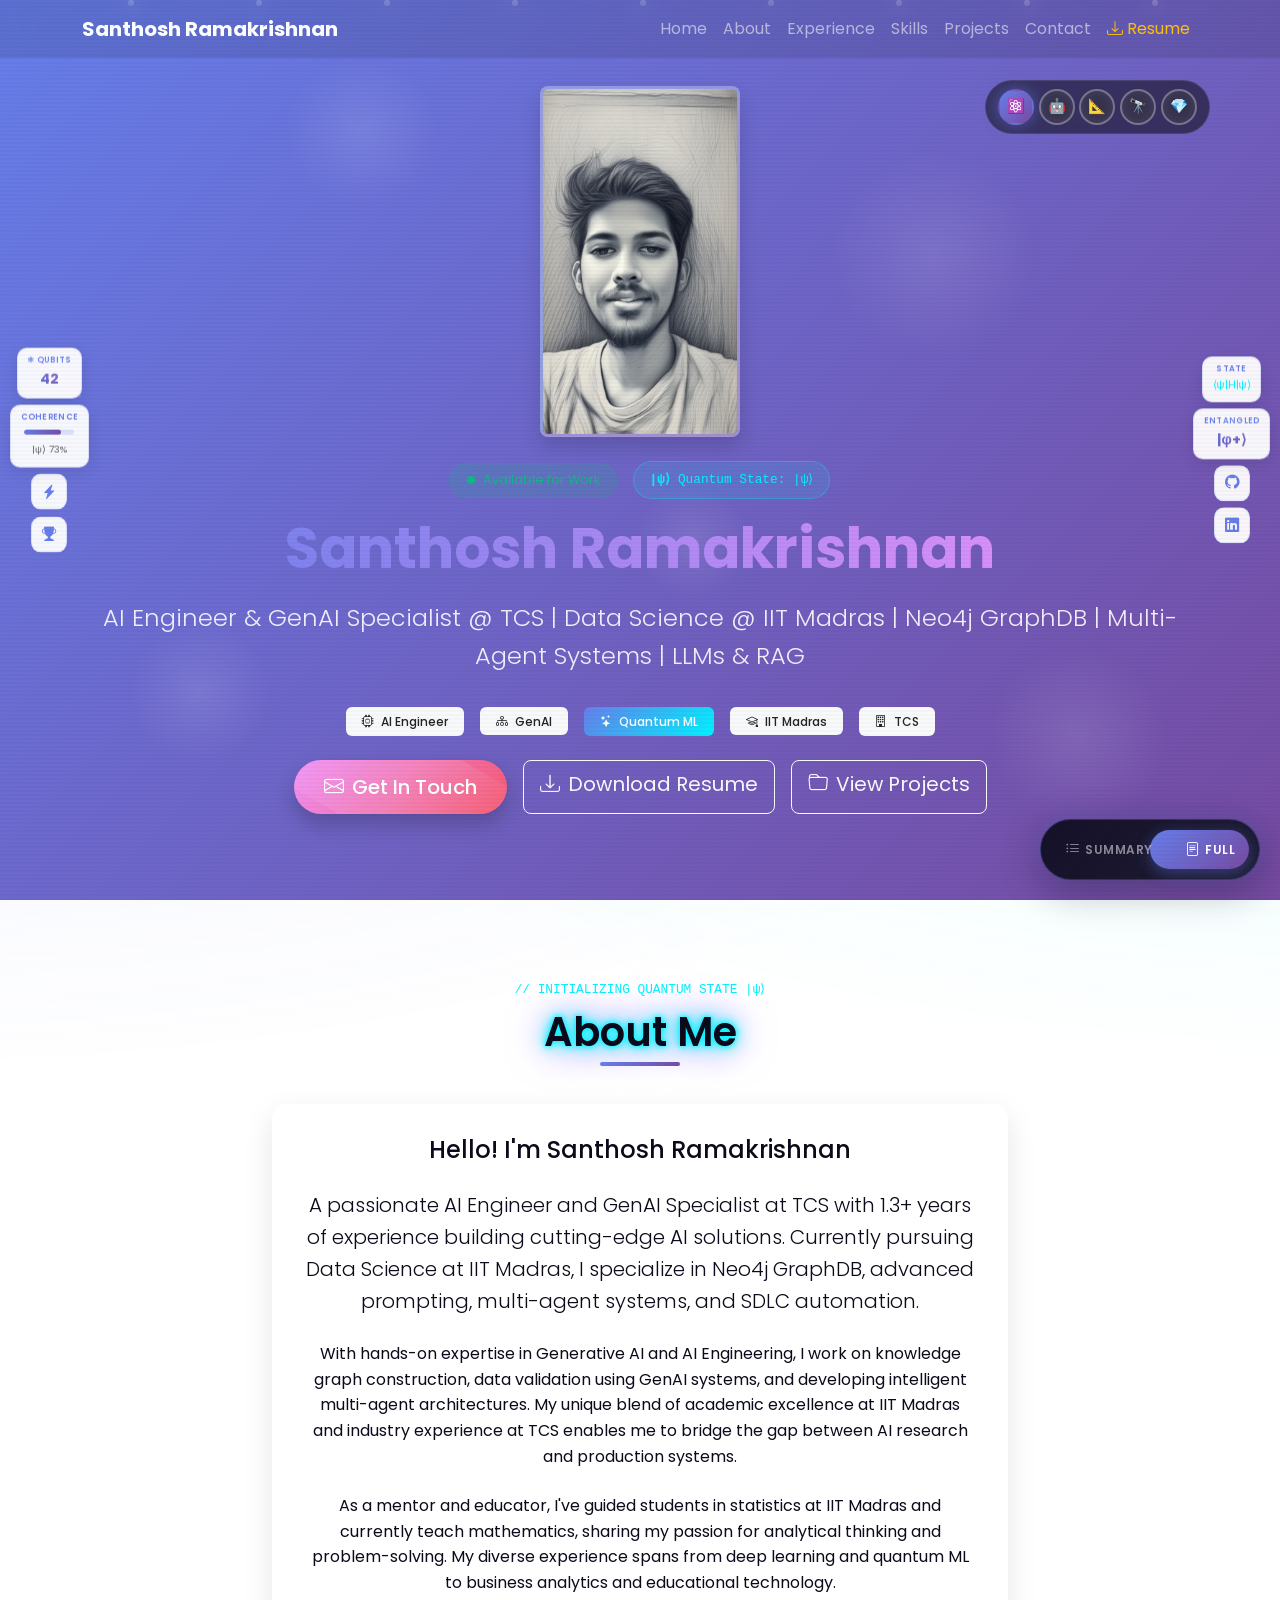
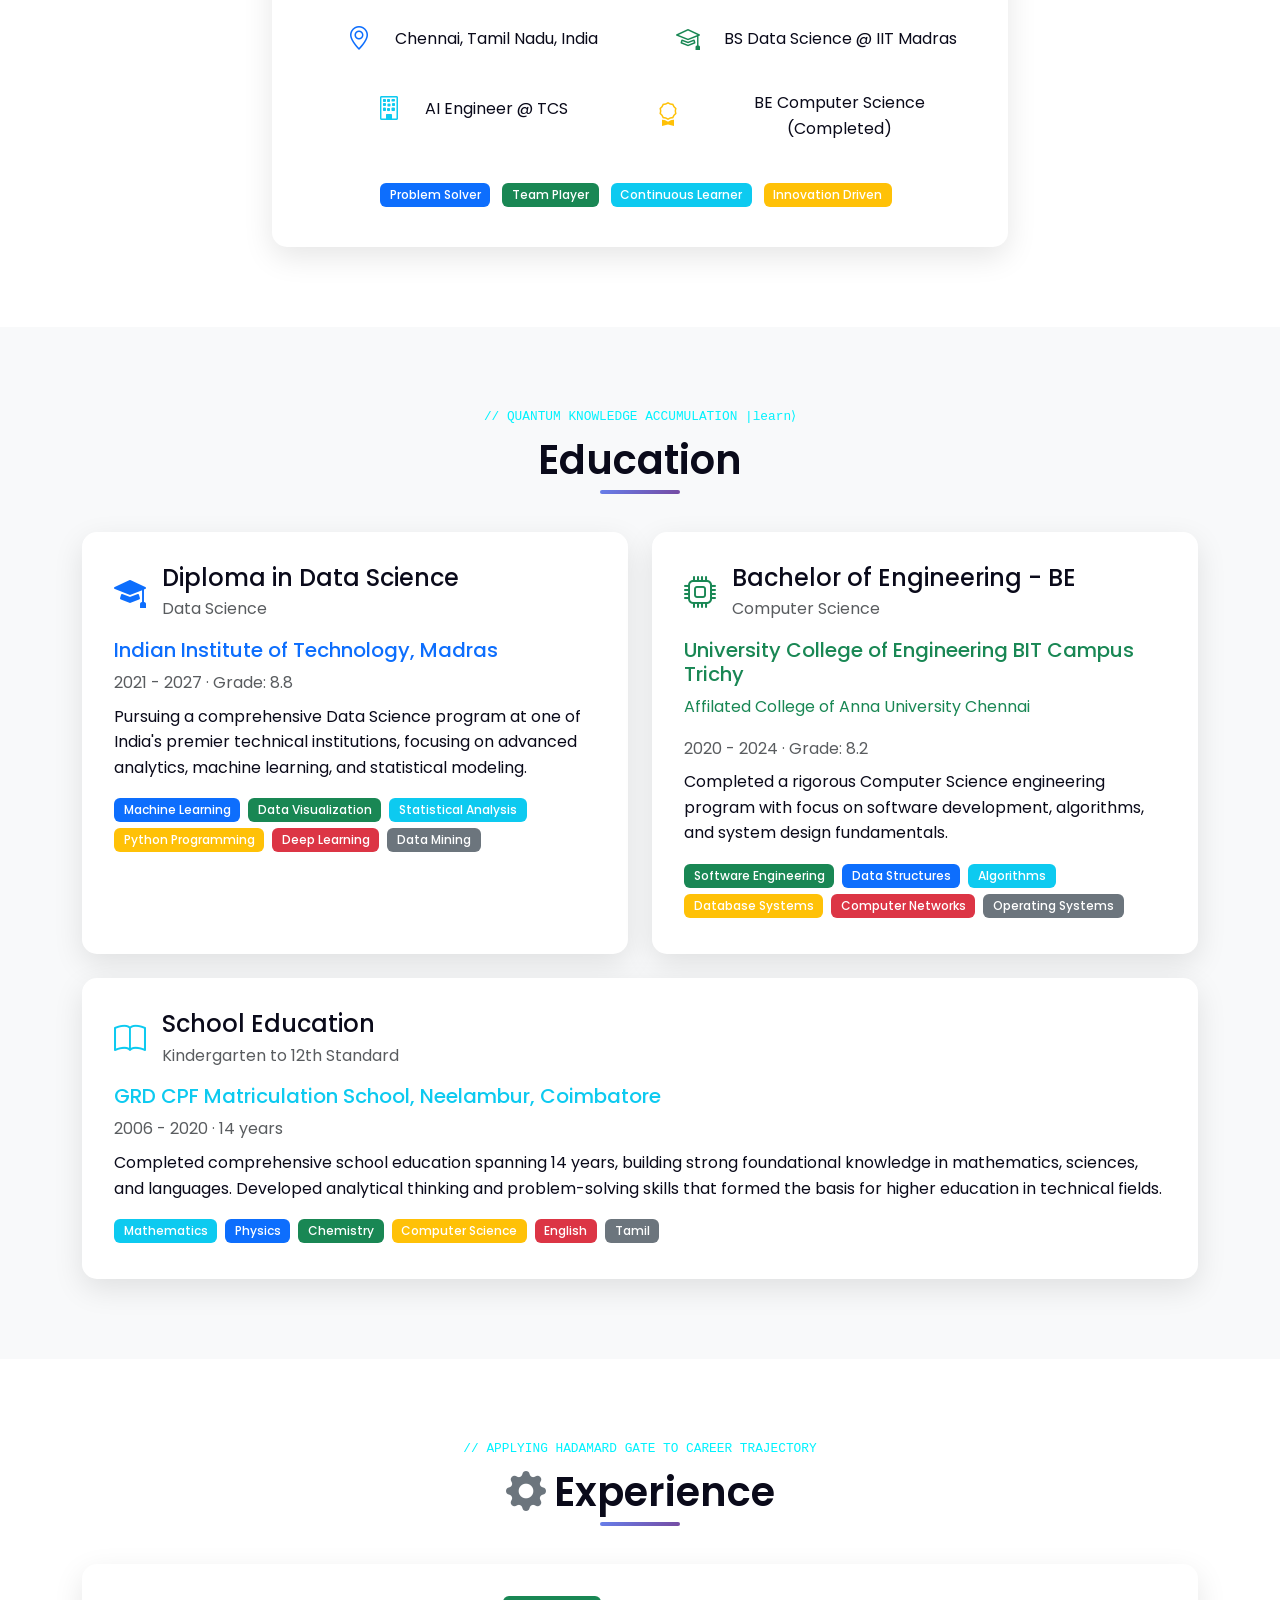
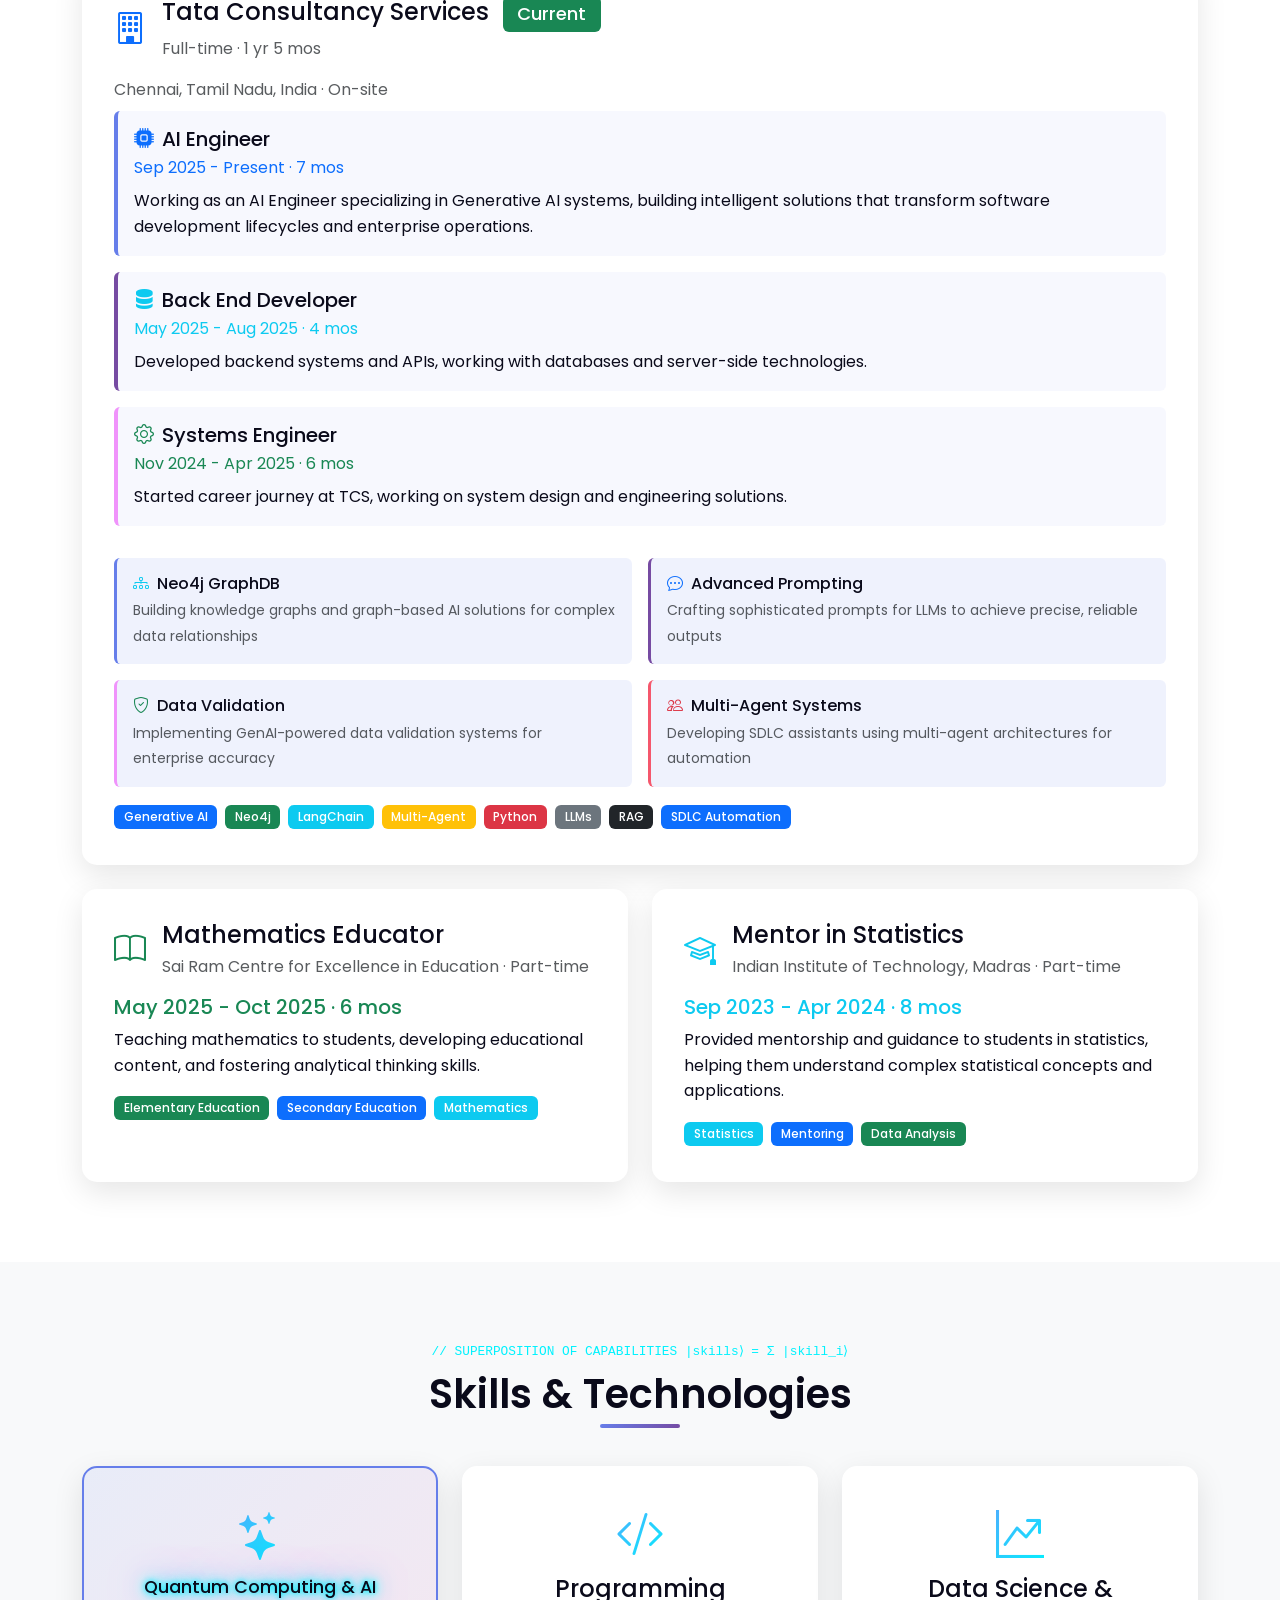
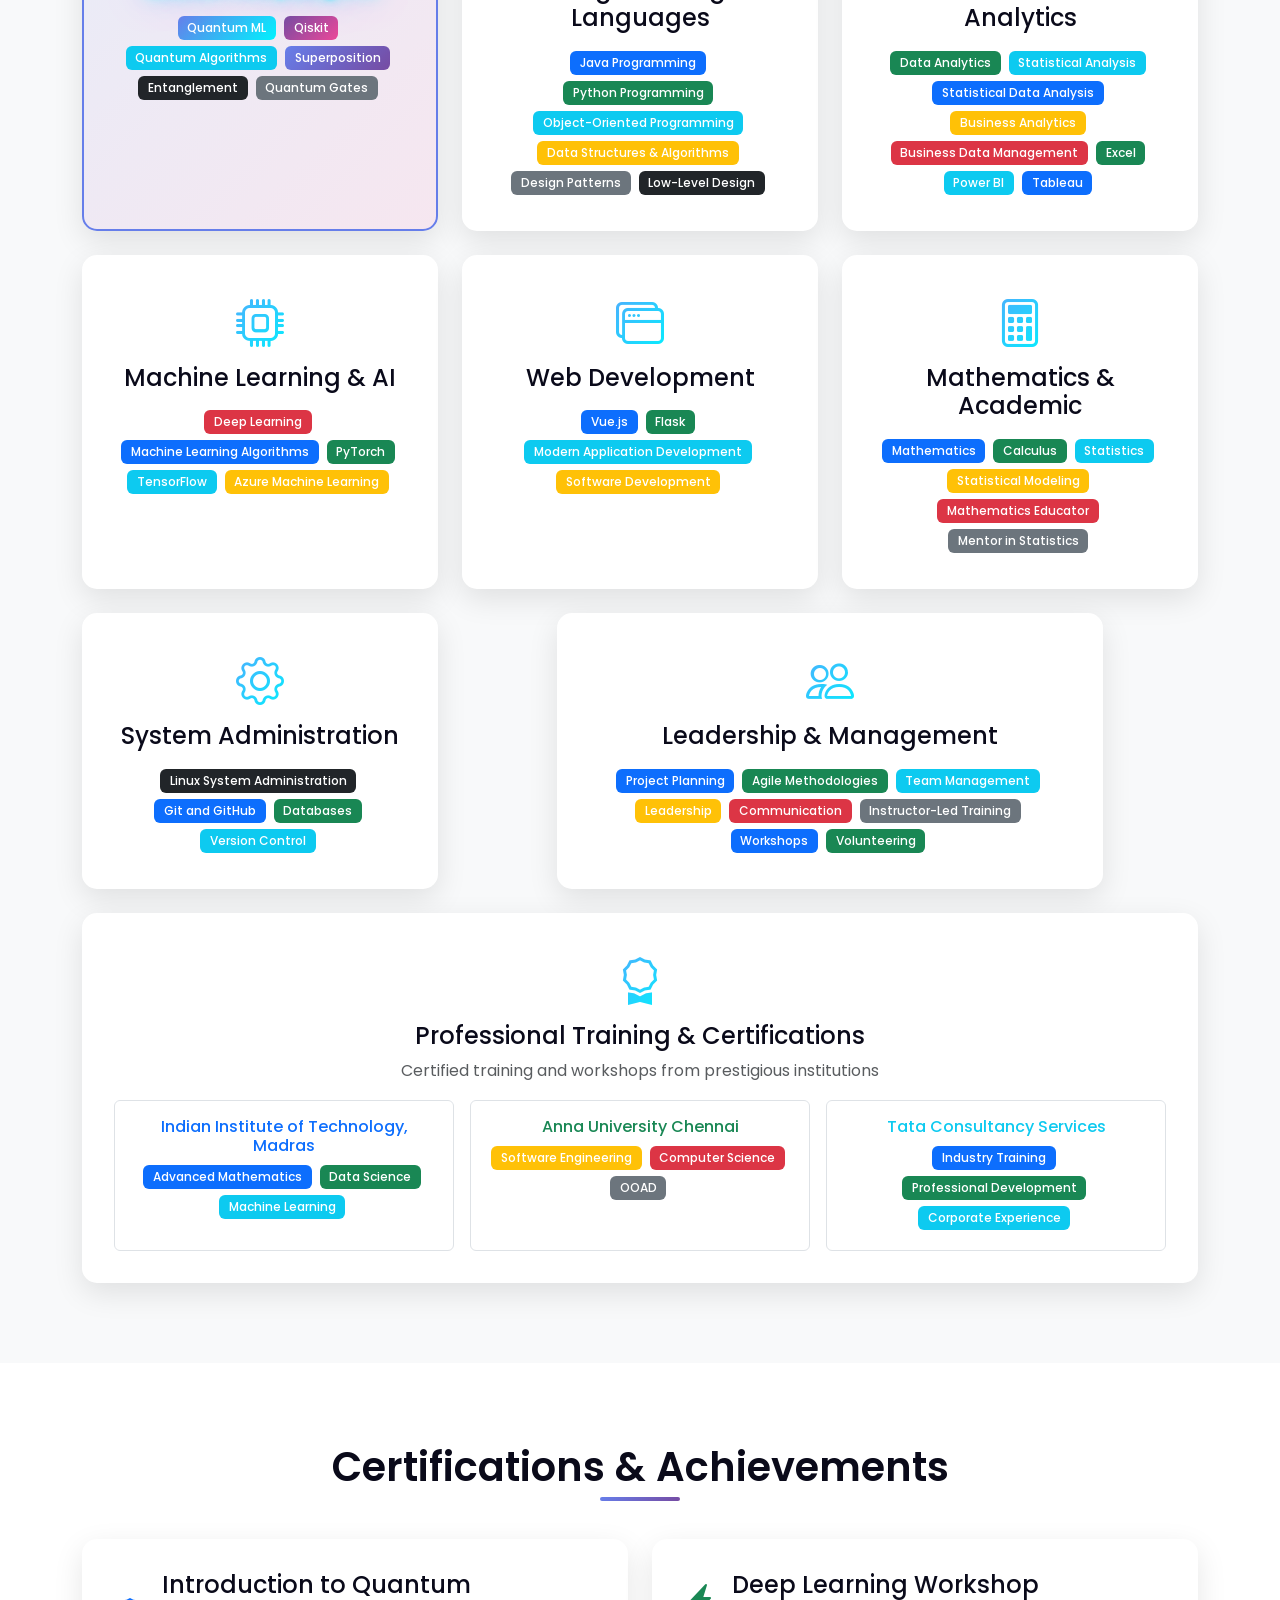
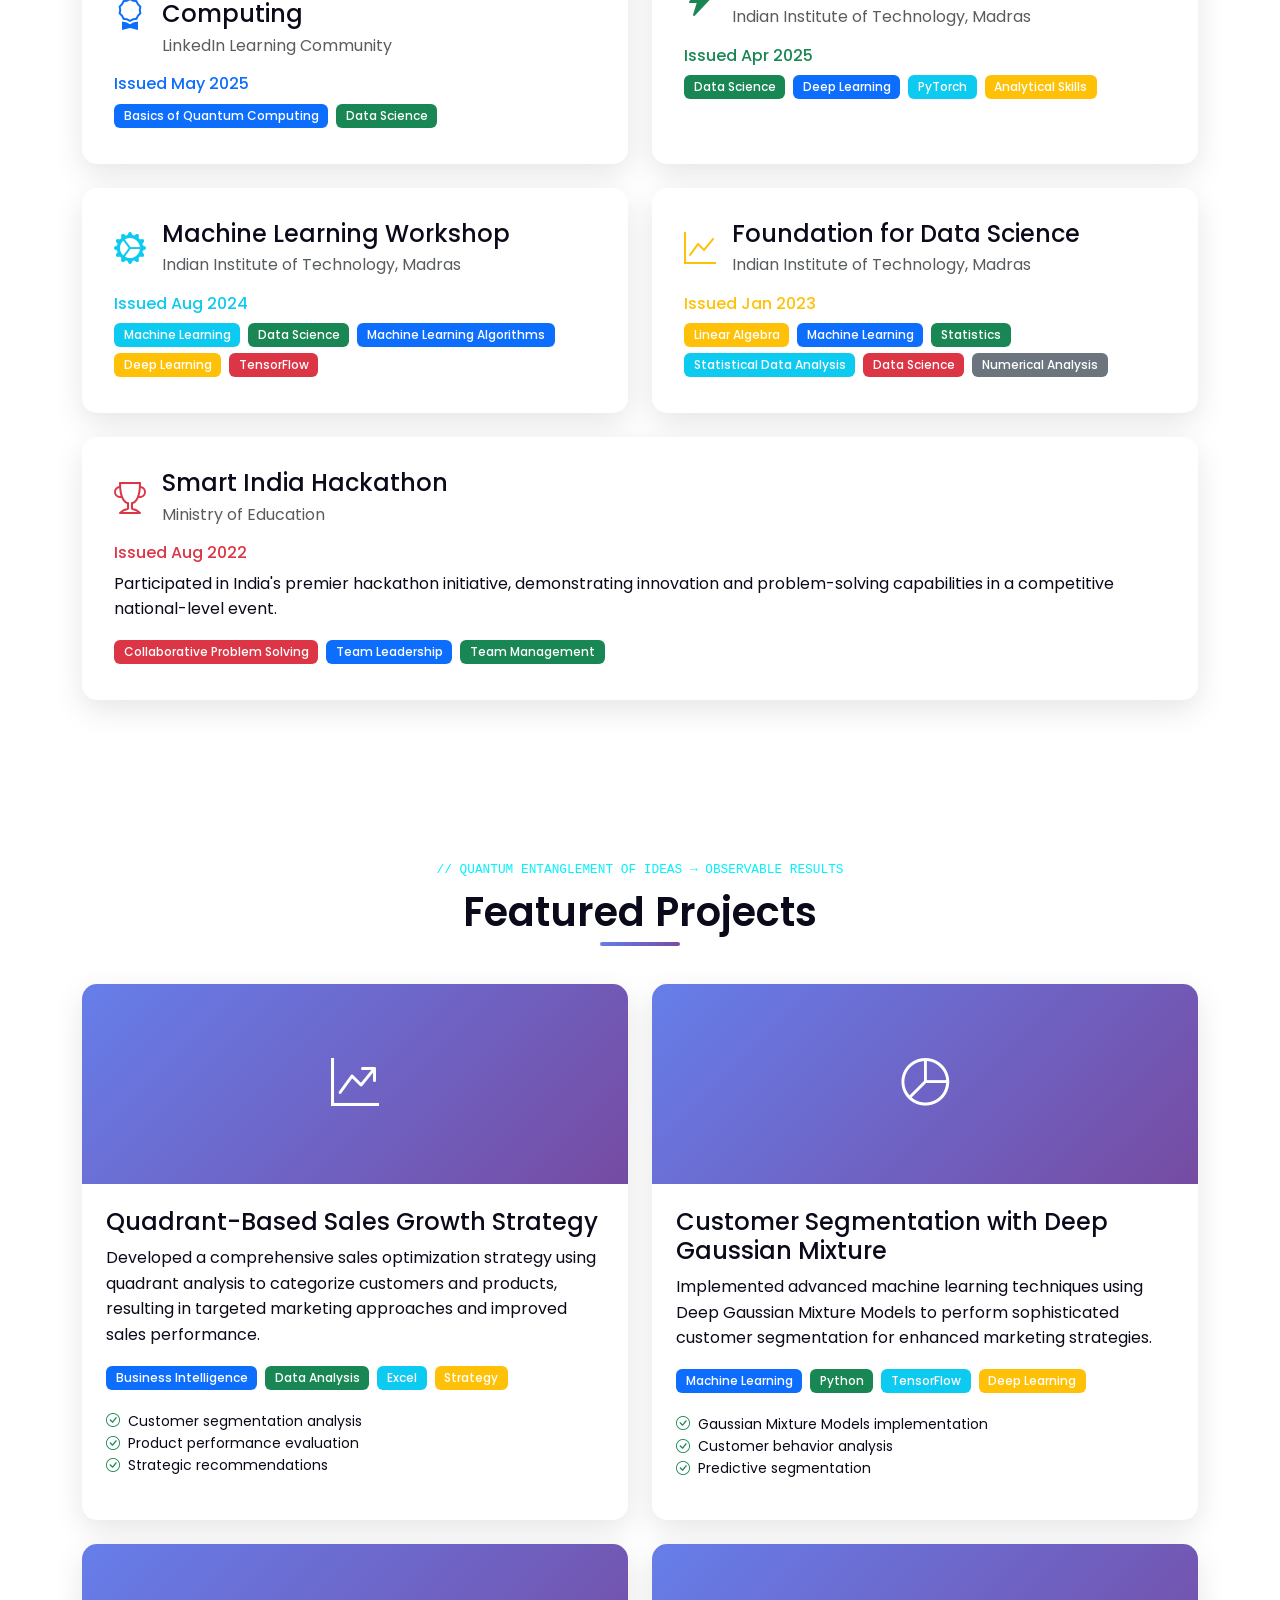
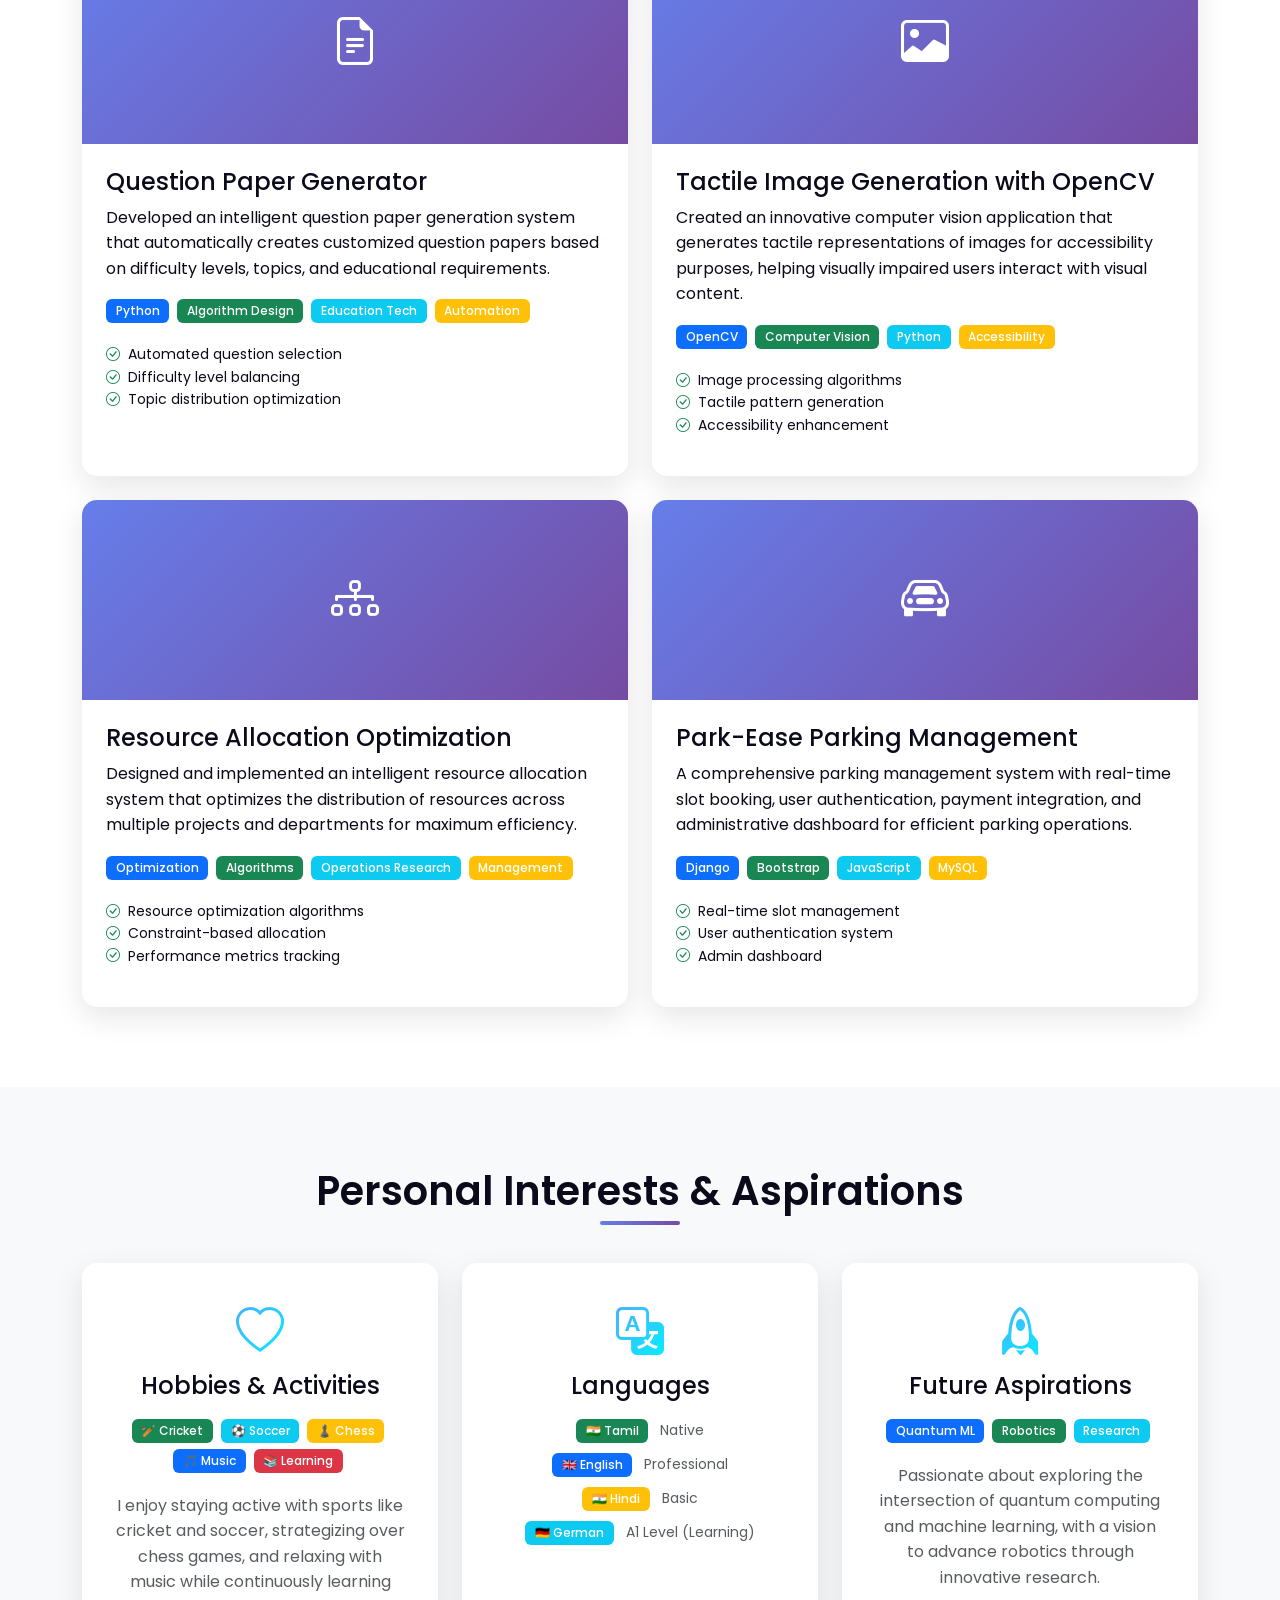
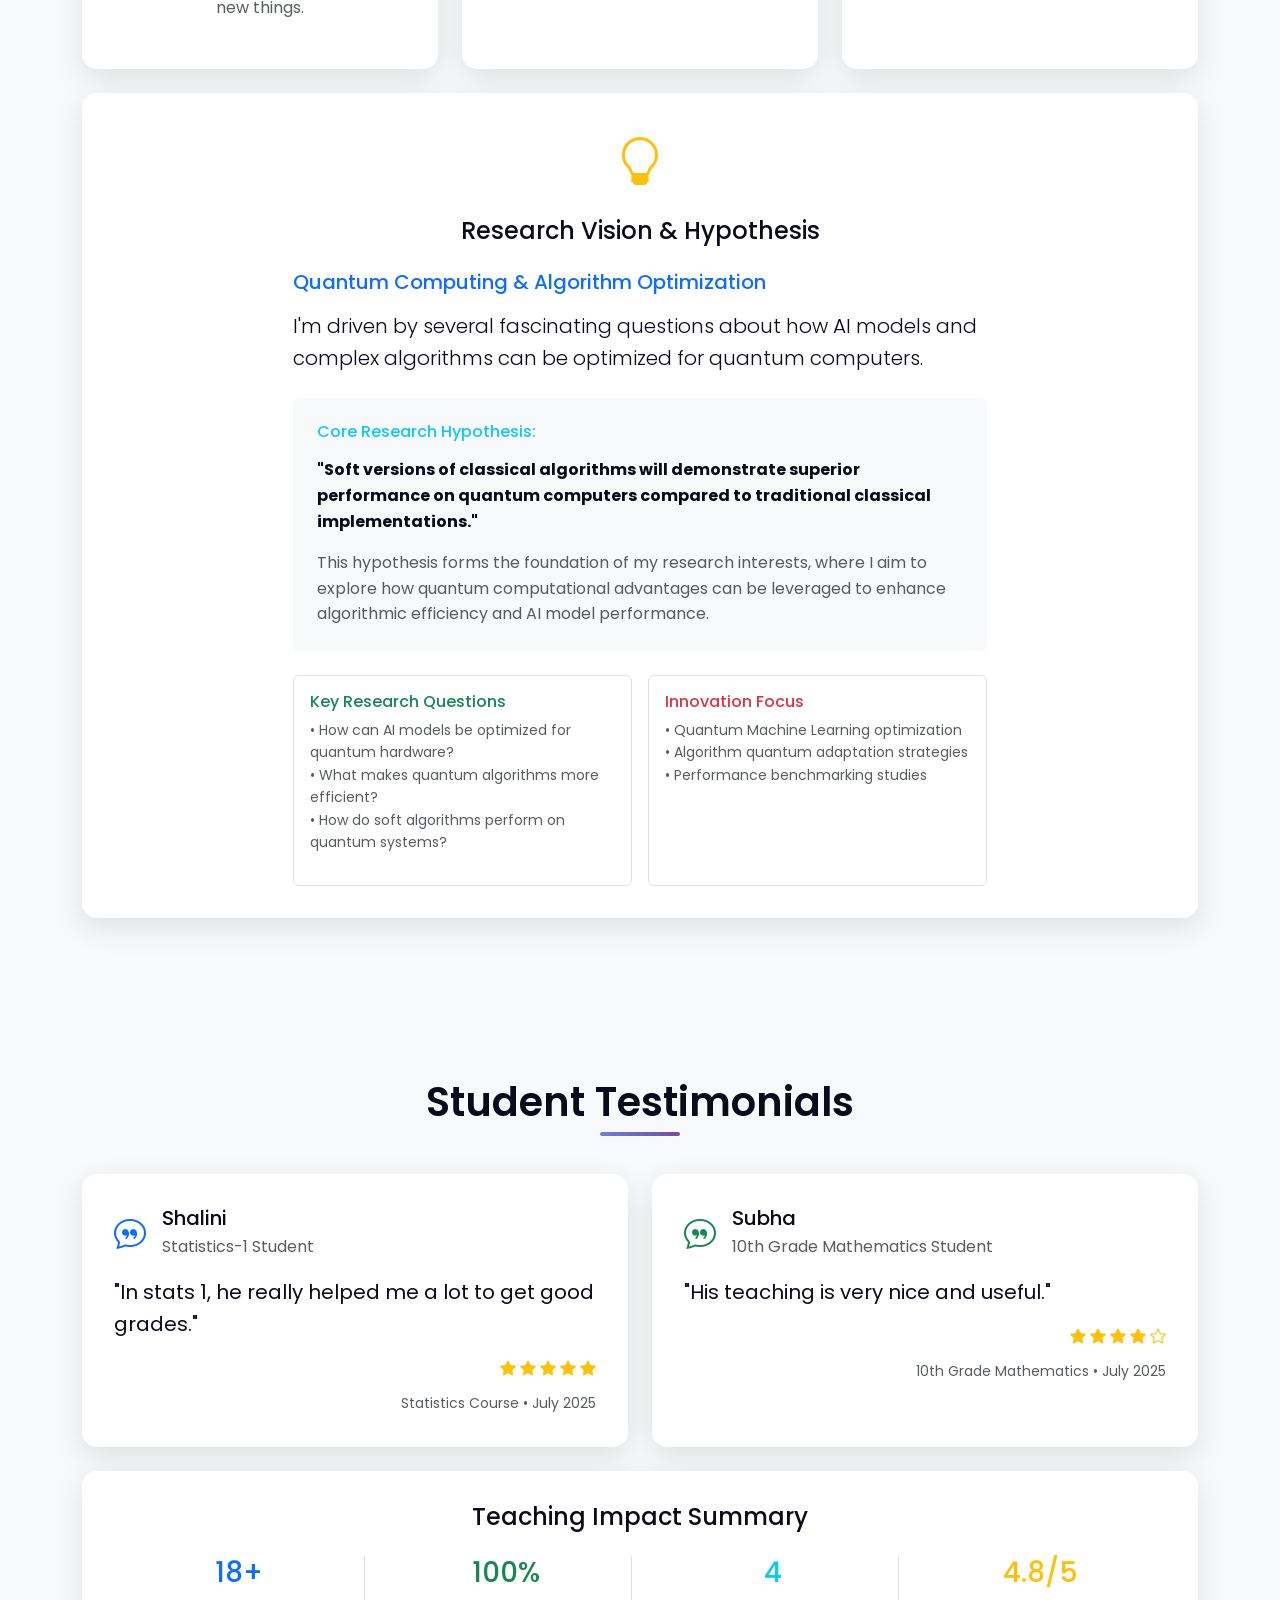
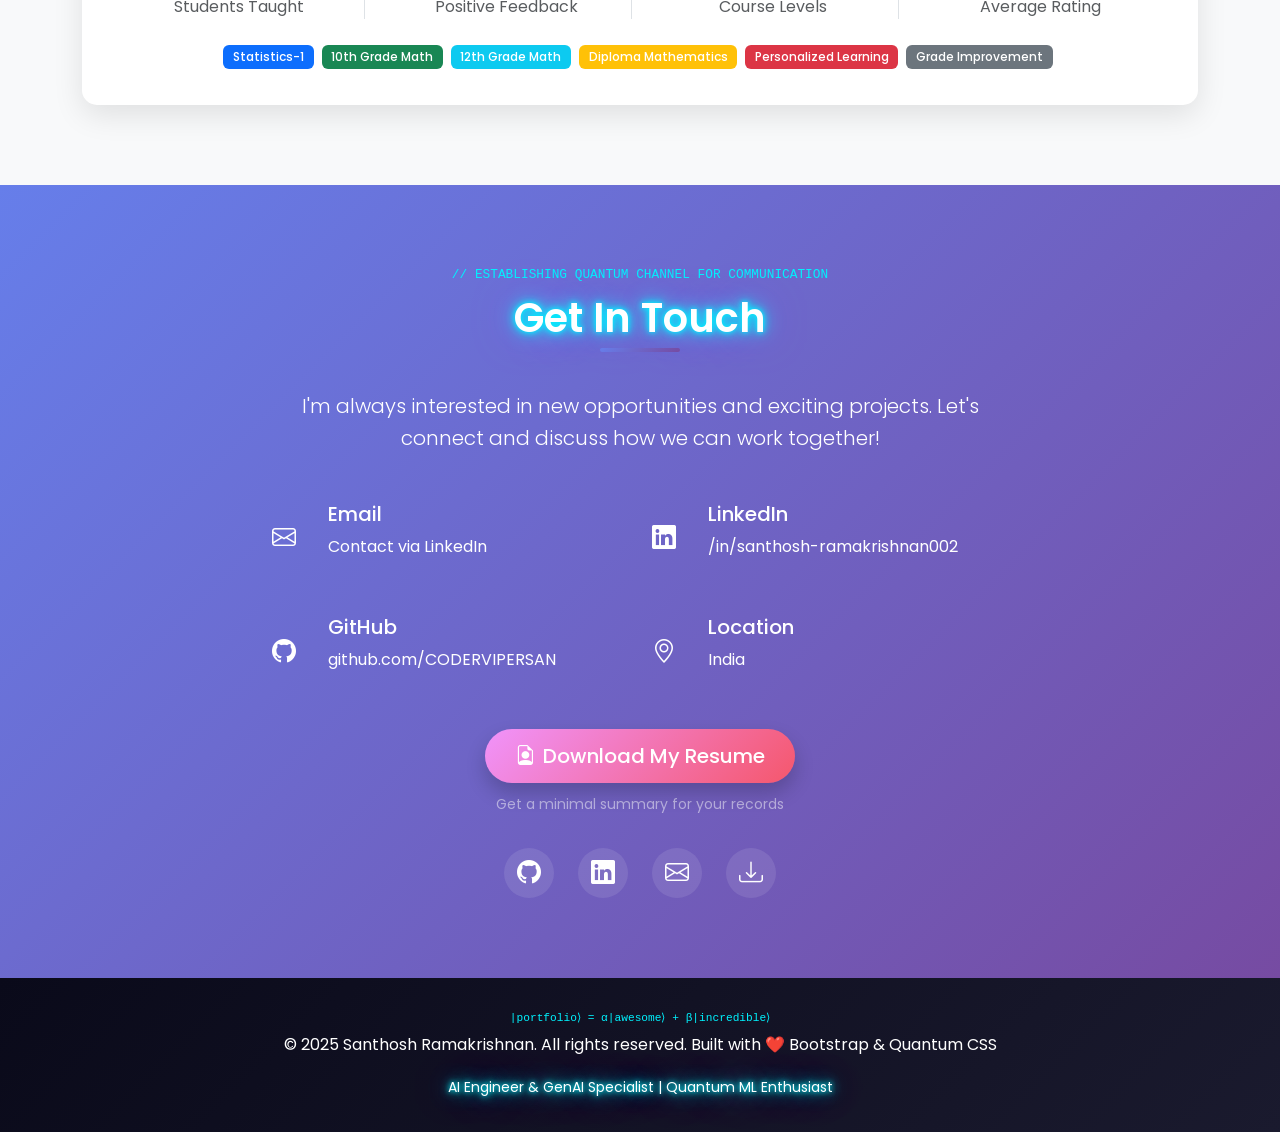
==== commit 45a0c489: "updates on experience and education" ====
--- a/index.html
+++ b/index.html
@@ -2799,12 +2799,12 @@
                         <div class="d-flex align-items-center mb-3">
                             <i class="bi bi-mortarboard-fill text-primary me-3" style="font-size: 2rem;"></i>
                             <div>
-                                <h4 class="mb-1">Bachelor of Science - BS</h4>
+                                <h4 class="mb-1">Diploma in Data Science</h4>
                                 <p class="text-muted mb-0">Data Science</p>
                             </div>
                         </div>
                         <h5 class="text-primary">Indian Institute of Technology, Madras</h5>
-                        <p class="text-muted mb-2">2021 - 2027</p>
+                        <p class="text-muted mb-2">2021 - 2027 · Grade: 8.8</p>
                         <p>Pursuing a comprehensive Data Science program at one of India's premier technical institutions, focusing on advanced analytics, machine learning, and statistical modeling.</p>
                         <div>
                             <span class="badge bg-primary me-1 mb-1">Machine Learning</span>
@@ -2829,7 +2829,7 @@
                         </div>
                         <h5 class="text-success">University College of Engineering BIT Campus Trichy</h5>
                         <p class="text-success">Affilated College of Anna University Chennai</p>
-                        <p class="text-muted mb-2">2020 - 2024</p>
+                        <p class="text-muted mb-2">2020 - 2024 · Grade: 8.2</p>
                         <p>Completed a rigorous Computer Science engineering program with focus on software development, algorithms, and system design fundamentals.</p>
                         <div>
                             <span class="badge bg-success me-1 mb-1">Software Engineering</span>
@@ -2875,19 +2875,38 @@
             <p class="text-center mb-2 theme-caption" id="experienceCaption" style="font-family: 'Courier New', monospace; font-size: 0.8rem;" data-aos="fade-up">// APPLYING HADAMARD GATE TO CAREER TRAJECTORY</p>
             <h2 class="section-title" data-aos="fade-up"><i class="bi bi-gear-fill me-2" style="color: #6c757d;"></i>Experience</h2>
             <div class="row g-4">
-                <!-- TCS AI Engineer -->
+                <!-- TCS Experience -->
                 <div class="col-lg-12" data-aos="fade-up" data-aos-delay="100">
                     <div class="skill-card">
                         <div class="d-flex align-items-center mb-3">
-                            <i class="bi bi-cpu-fill text-primary me-3" style="font-size: 2rem;"></i>
+                            <i class="bi bi-building text-primary me-3" style="font-size: 2rem;"></i>
                             <div>
-                                <h4 class="mb-1">AI Engineer & GenAI Specialist <span class="badge bg-success ms-2">Current</span></h4>
-                                <p class="text-muted mb-0">Tata Consultancy Services · Full-time</p>
-                            </div>
-                        </div>
-                        <h5 class="text-primary">Nov 2023 - Present · 1.3+ years</h5>
+                                <h4 class="mb-1">Tata Consultancy Services <span class="badge bg-success ms-2">Current</span></h4>
+                                <p class="text-muted mb-0">Full-time · 1 yr 5 mos</p>
+                            </div>
+                        </div>
                         <p class="text-muted mb-2">Chennai, Tamil Nadu, India · On-site</p>
-                        <p>Working as an AI Engineer specializing in Generative AI systems, building intelligent solutions that transform software development lifecycles and enterprise operations.</p>
+                        
+                        <!-- AI Engineer Role -->
+                        <div class="mb-3 p-3 rounded" style="background: rgba(102, 126, 234, 0.05); border-left: 4px solid var(--primary-color);">
+                            <h5 class="mb-1"><i class="bi bi-cpu-fill text-primary me-2"></i>AI Engineer</h5>
+                            <p class="text-primary mb-2">Sep 2025 - Present · 7 mos</p>
+                            <p class="mb-0">Working as an AI Engineer specializing in Generative AI systems, building intelligent solutions that transform software development lifecycles and enterprise operations.</p>
+                        </div>
+                        
+                        <!-- Back End Developer Role -->
+                        <div class="mb-3 p-3 rounded" style="background: rgba(102, 126, 234, 0.05); border-left: 4px solid var(--secondary-color);">
+                            <h5 class="mb-1"><i class="bi bi-server text-info me-2"></i>Back End Developer</h5>
+                            <p class="text-info mb-2">May 2025 - Aug 2025 · 4 mos</p>
+                            <p class="mb-0">Developed backend systems and APIs, working with databases and server-side technologies.</p>
+                        </div>
+                        
+                        <!-- Systems Engineer Role -->
+                        <div class="mb-3 p-3 rounded" style="background: rgba(102, 126, 234, 0.05); border-left: 4px solid var(--accent-color);">
+                            <h5 class="mb-1"><i class="bi bi-gear text-success me-2"></i>Systems Engineer</h5>
+                            <p class="text-success mb-2">Nov 2024 - Apr 2025 · 6 mos</p>
+                            <p class="mb-0">Started career journey at TCS, working on system design and engineering solutions.</p>
+                        </div>
                         
                         <div class="row g-3 my-3">
                             <div class="col-md-6">
@@ -2939,7 +2958,7 @@
                                 <p class="text-muted mb-0">Sai Ram Centre for Excellence in Education · Part-time</p>
                             </div>
                         </div>
-                        <h5 class="text-success">May 2025 - Present · 3 mos</h5>
+                        <h5 class="text-success">May 2025 - Oct 2025 · 6 mos</h5>
                         <p>Teaching mathematics to students, developing educational content, and fostering analytical thinking skills.</p>
                         <div>
                             <span class="badge bg-success me-1 mb-1">Elementary Education</span>
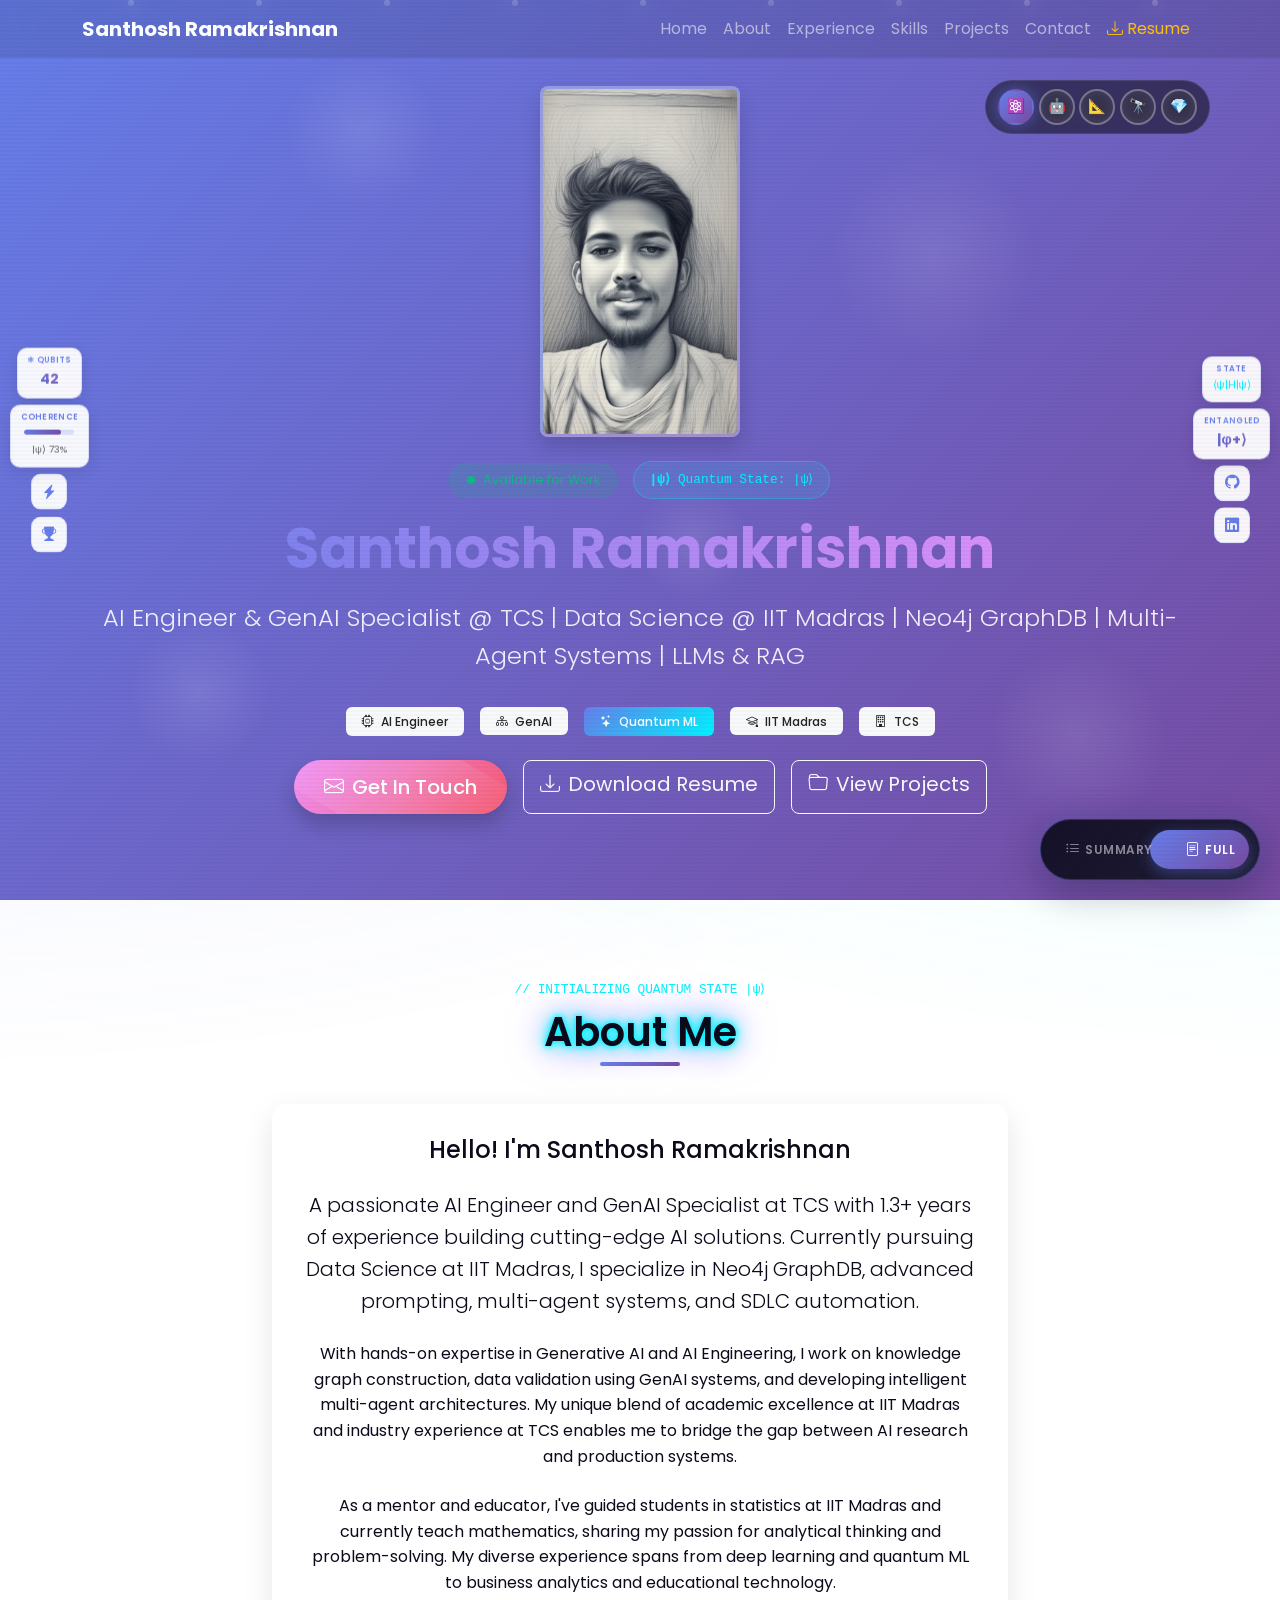
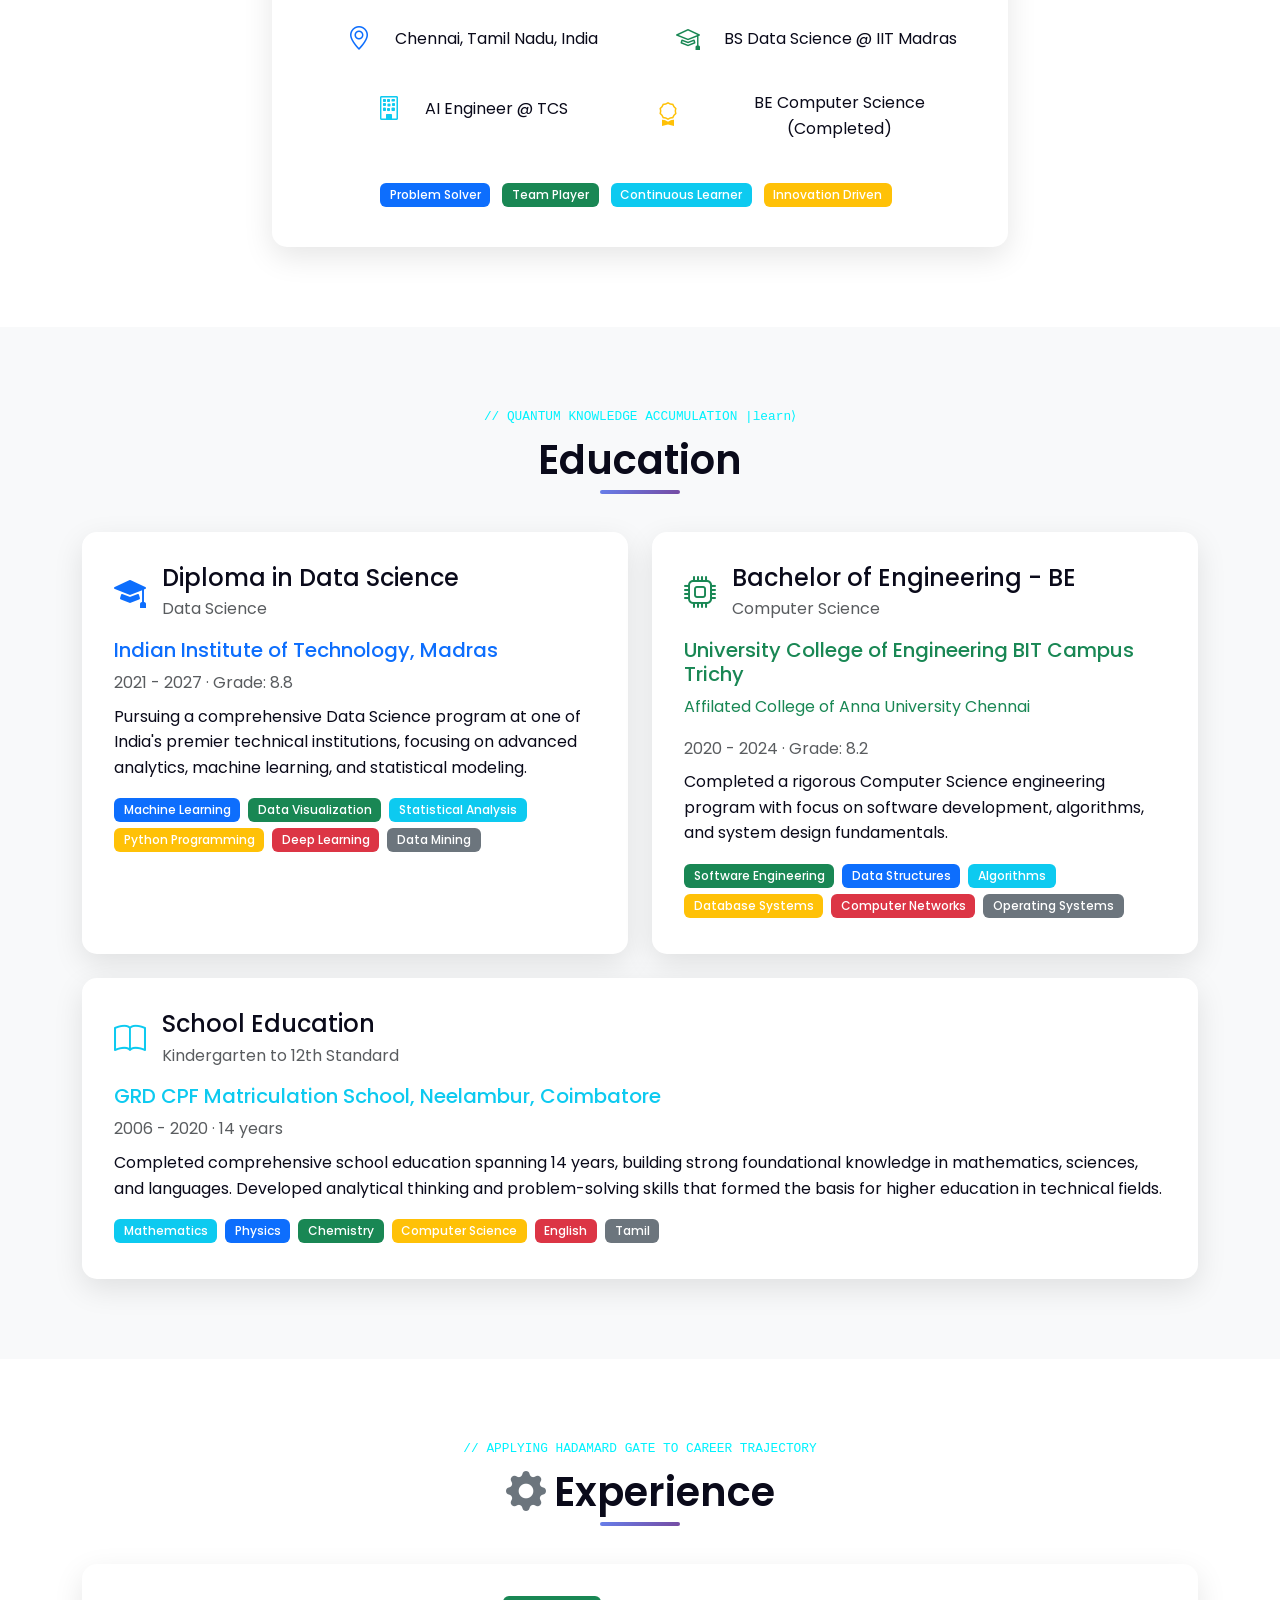
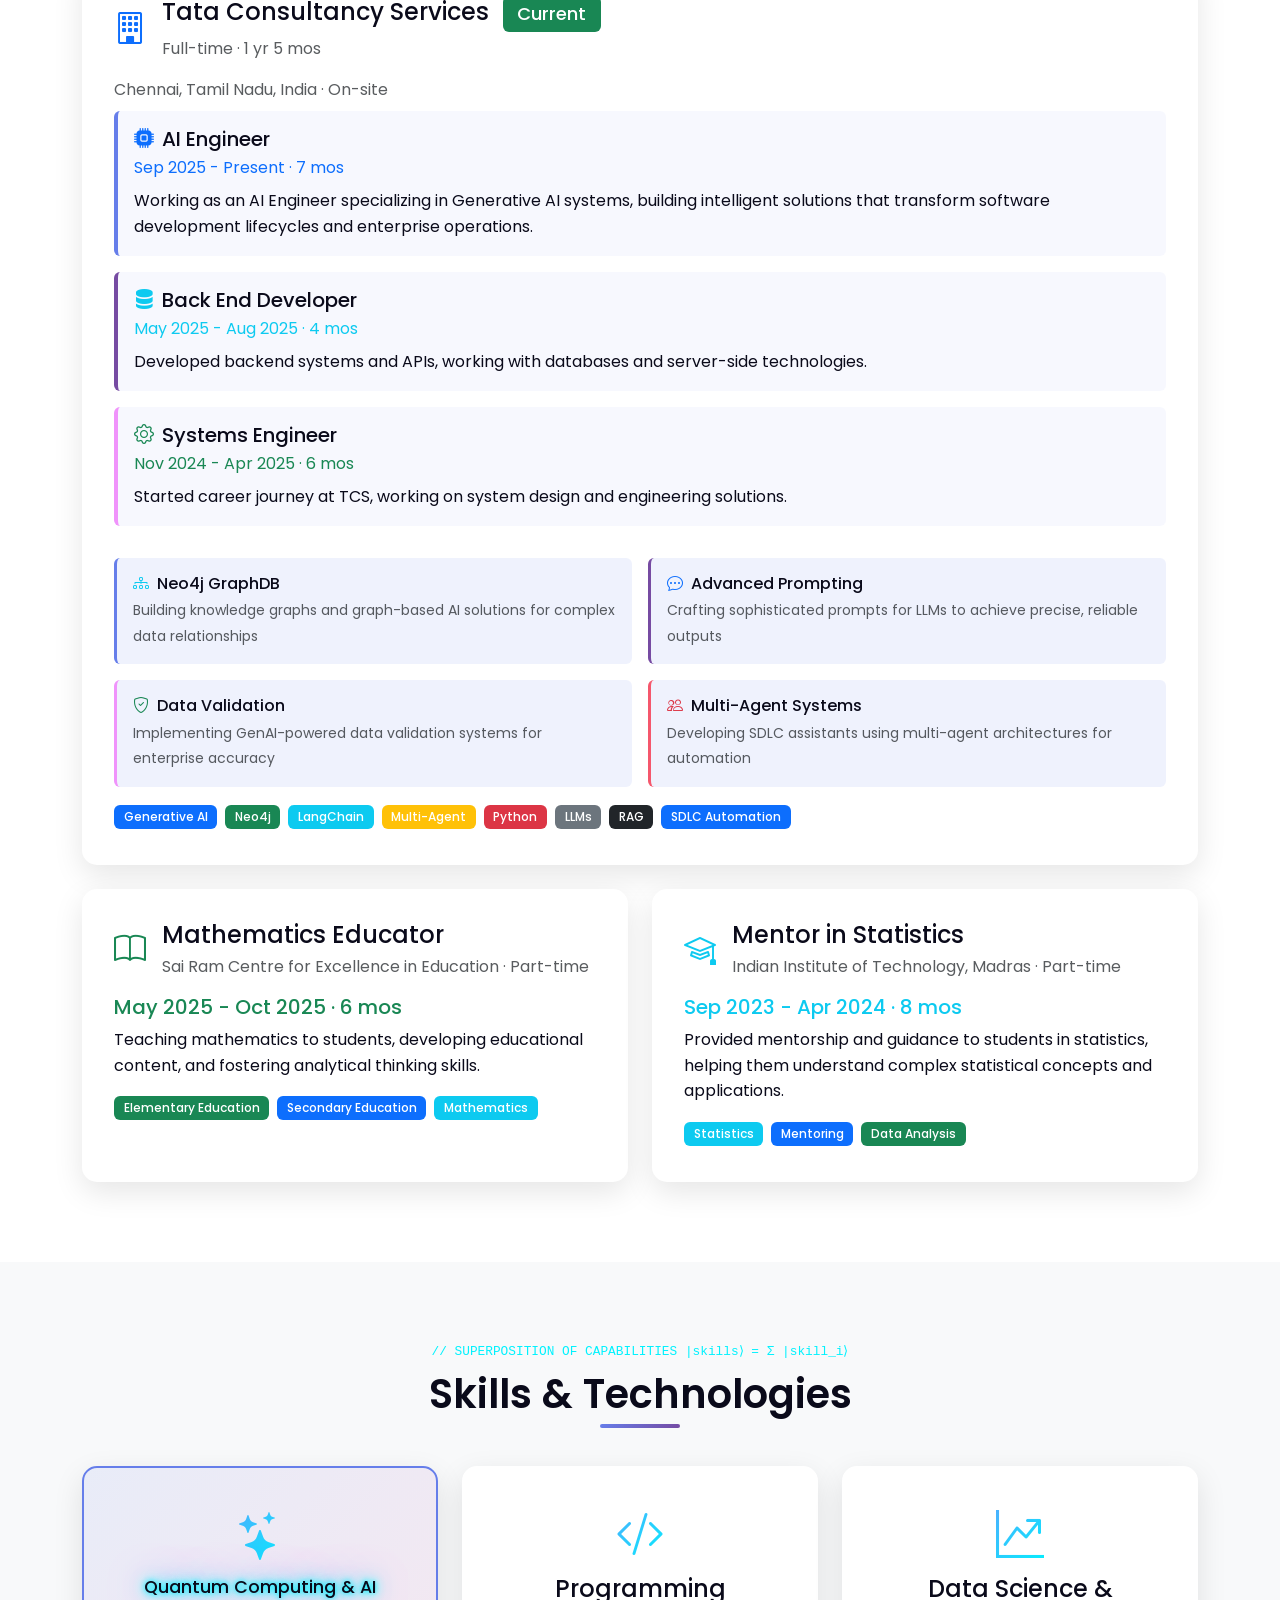
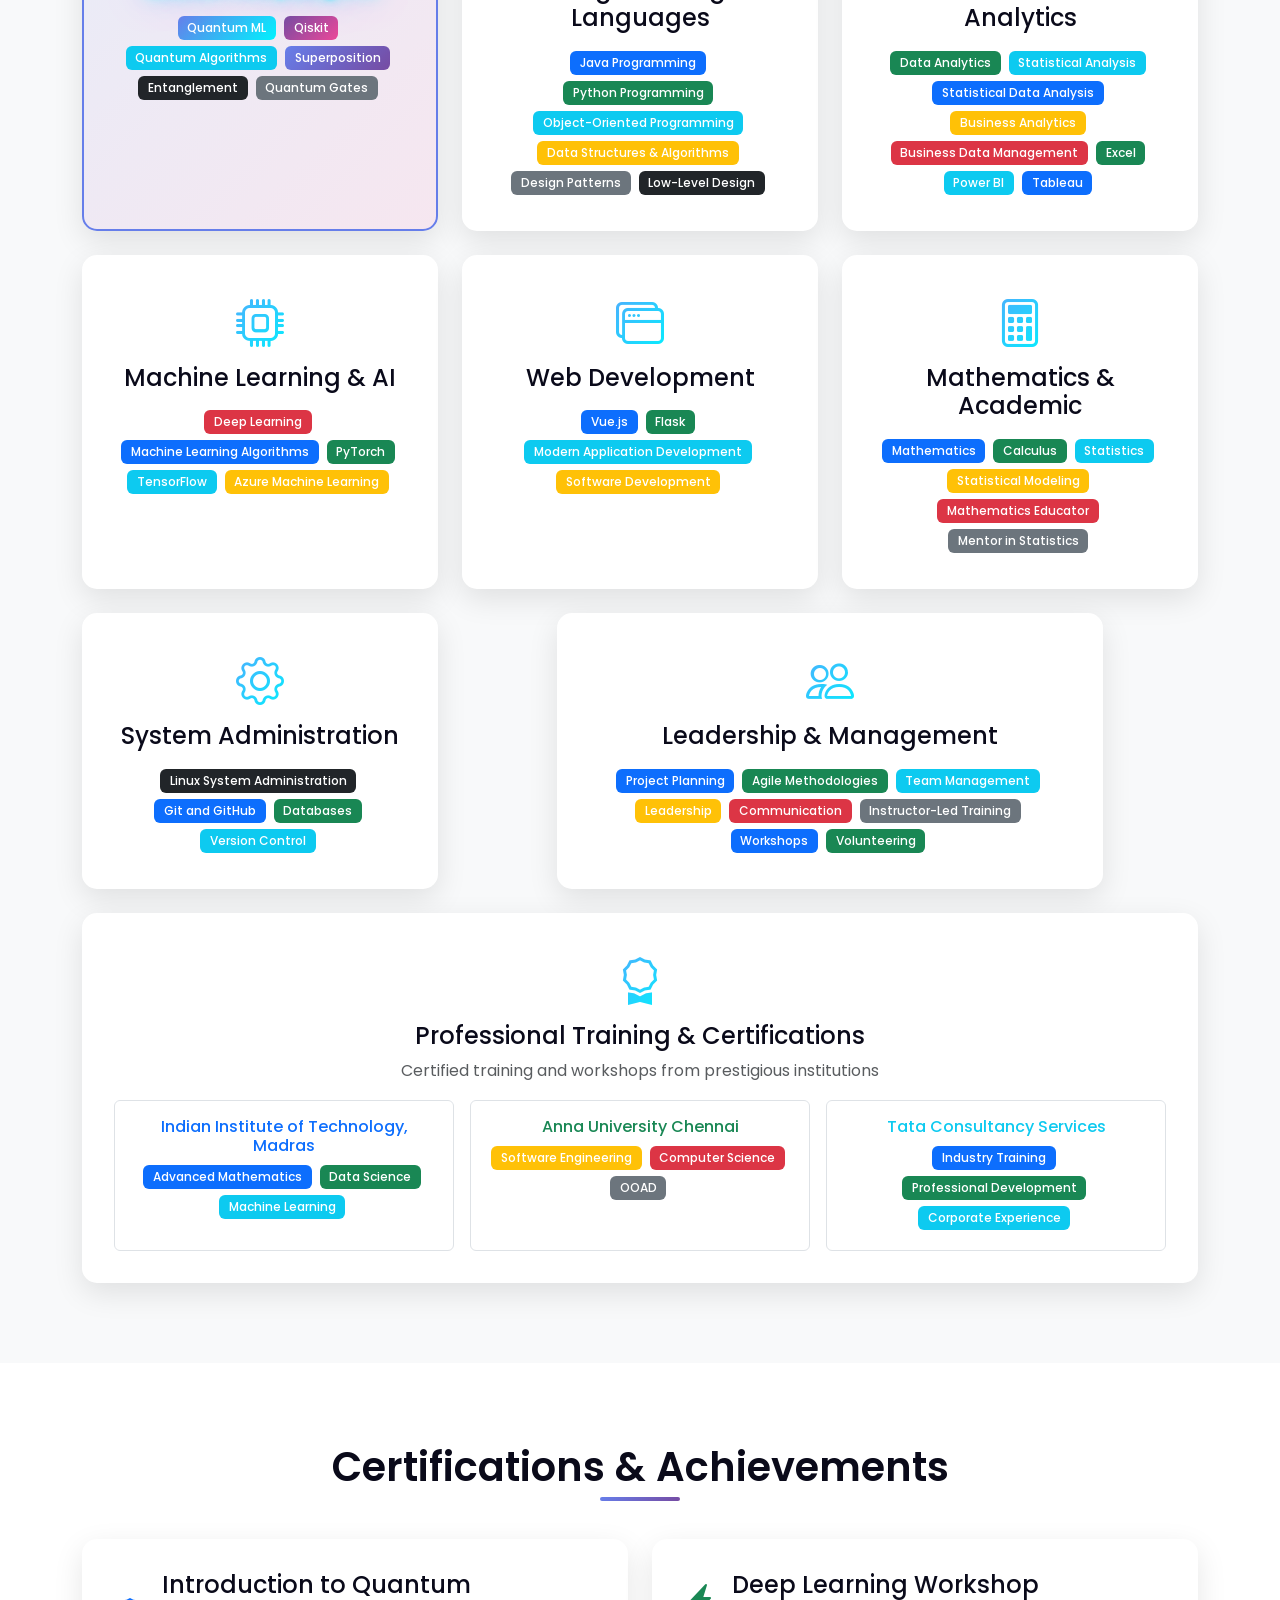
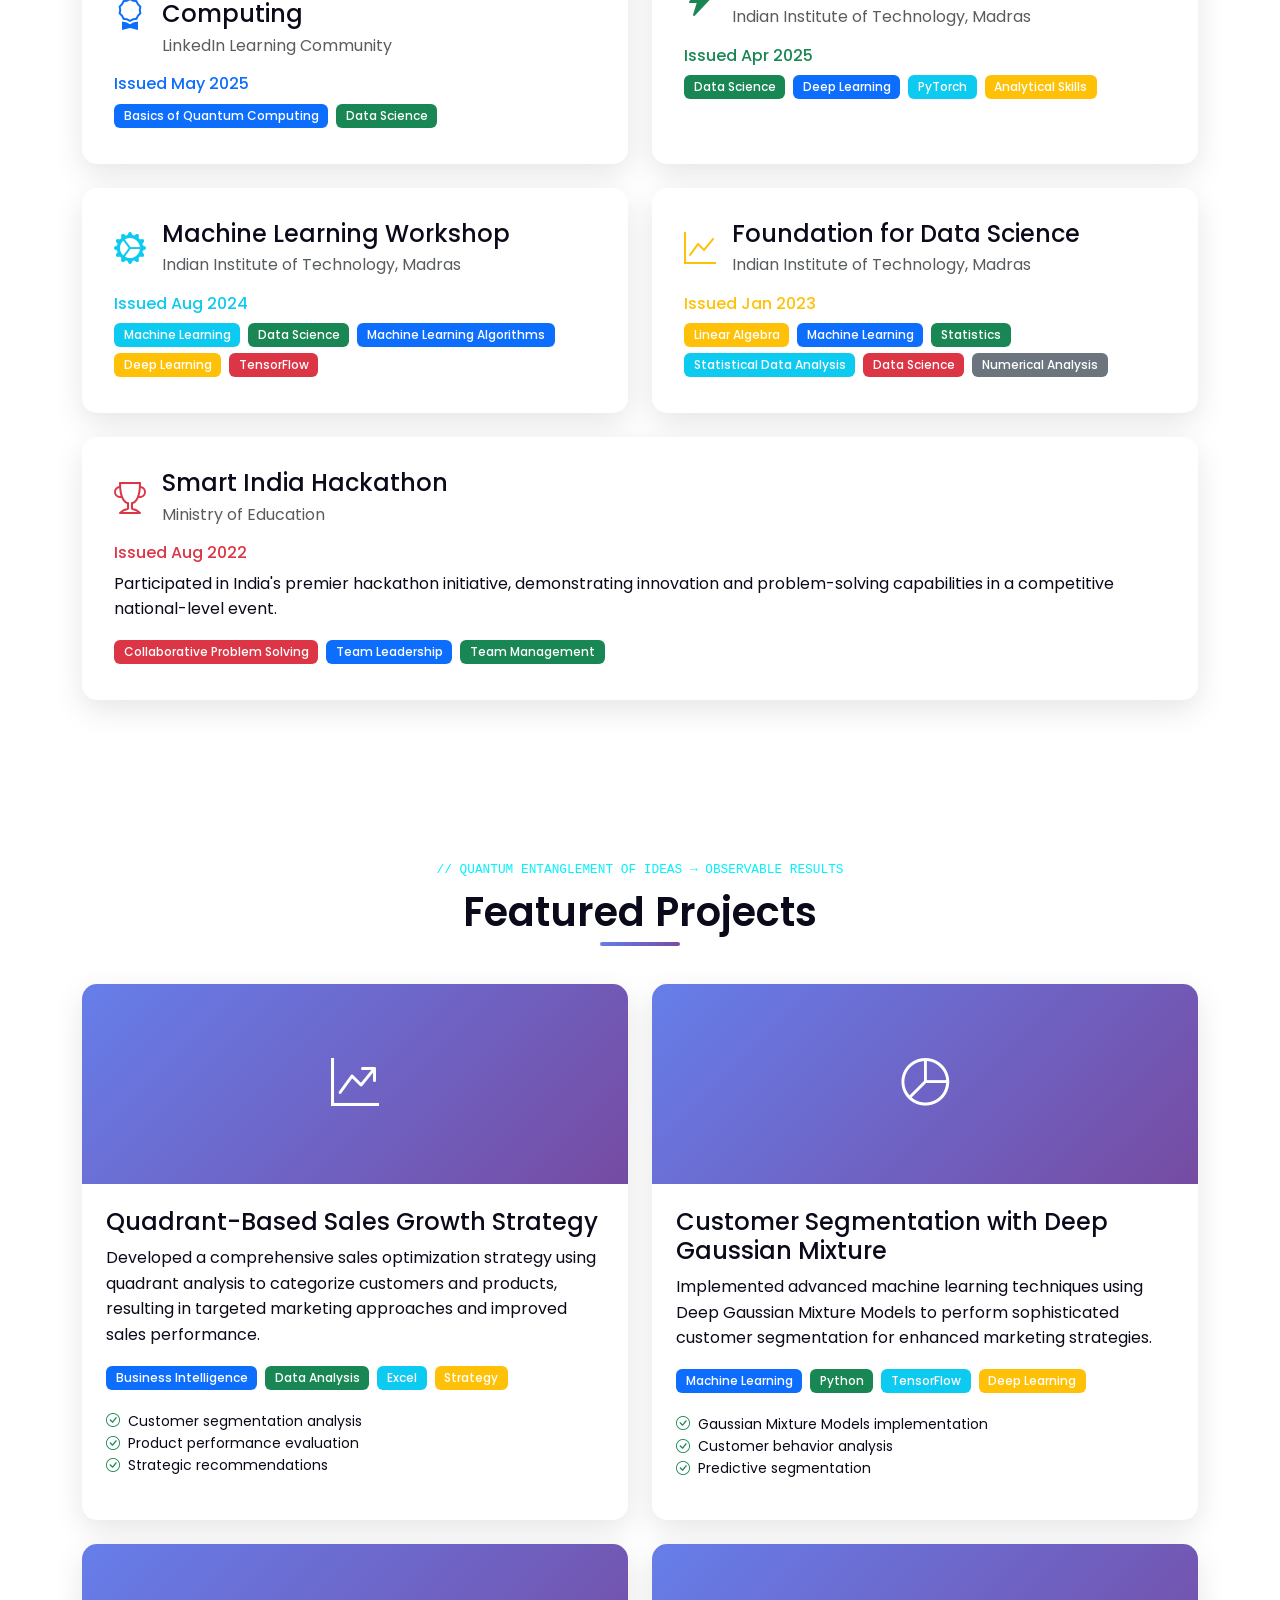
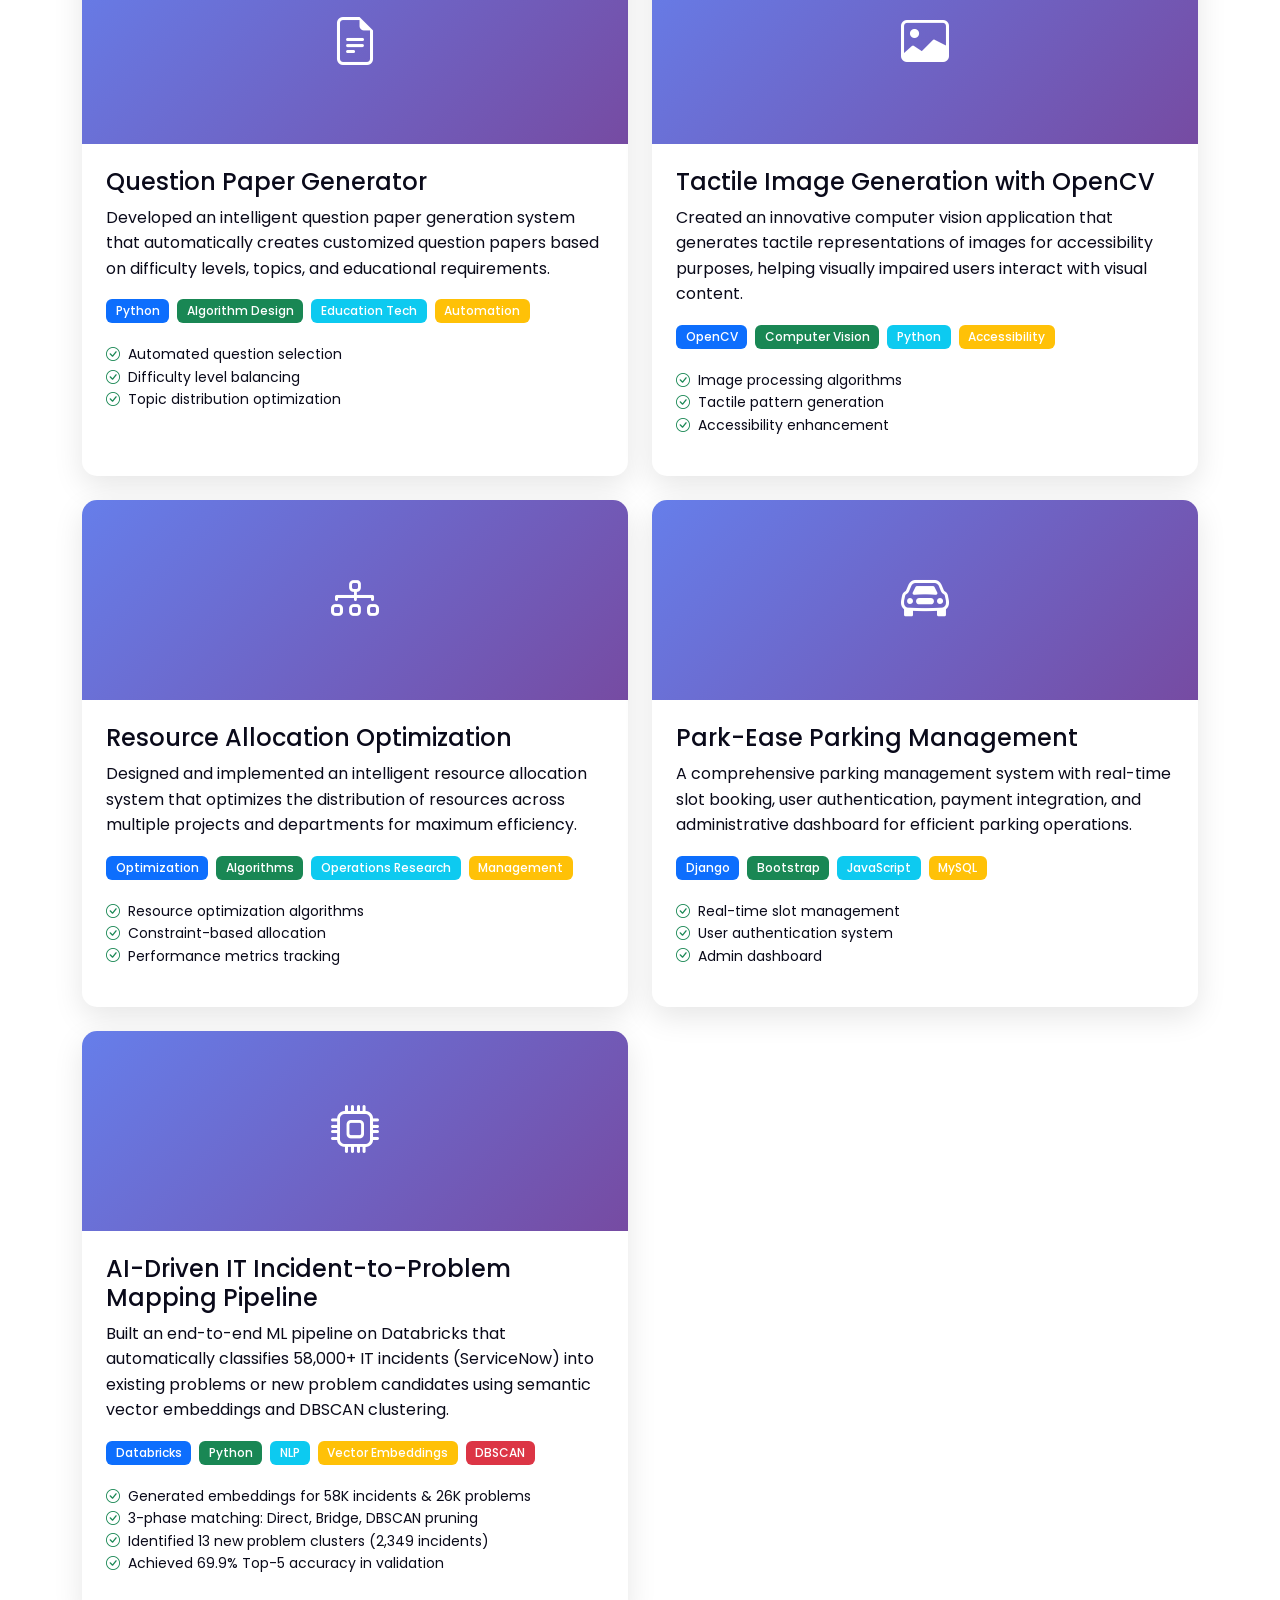
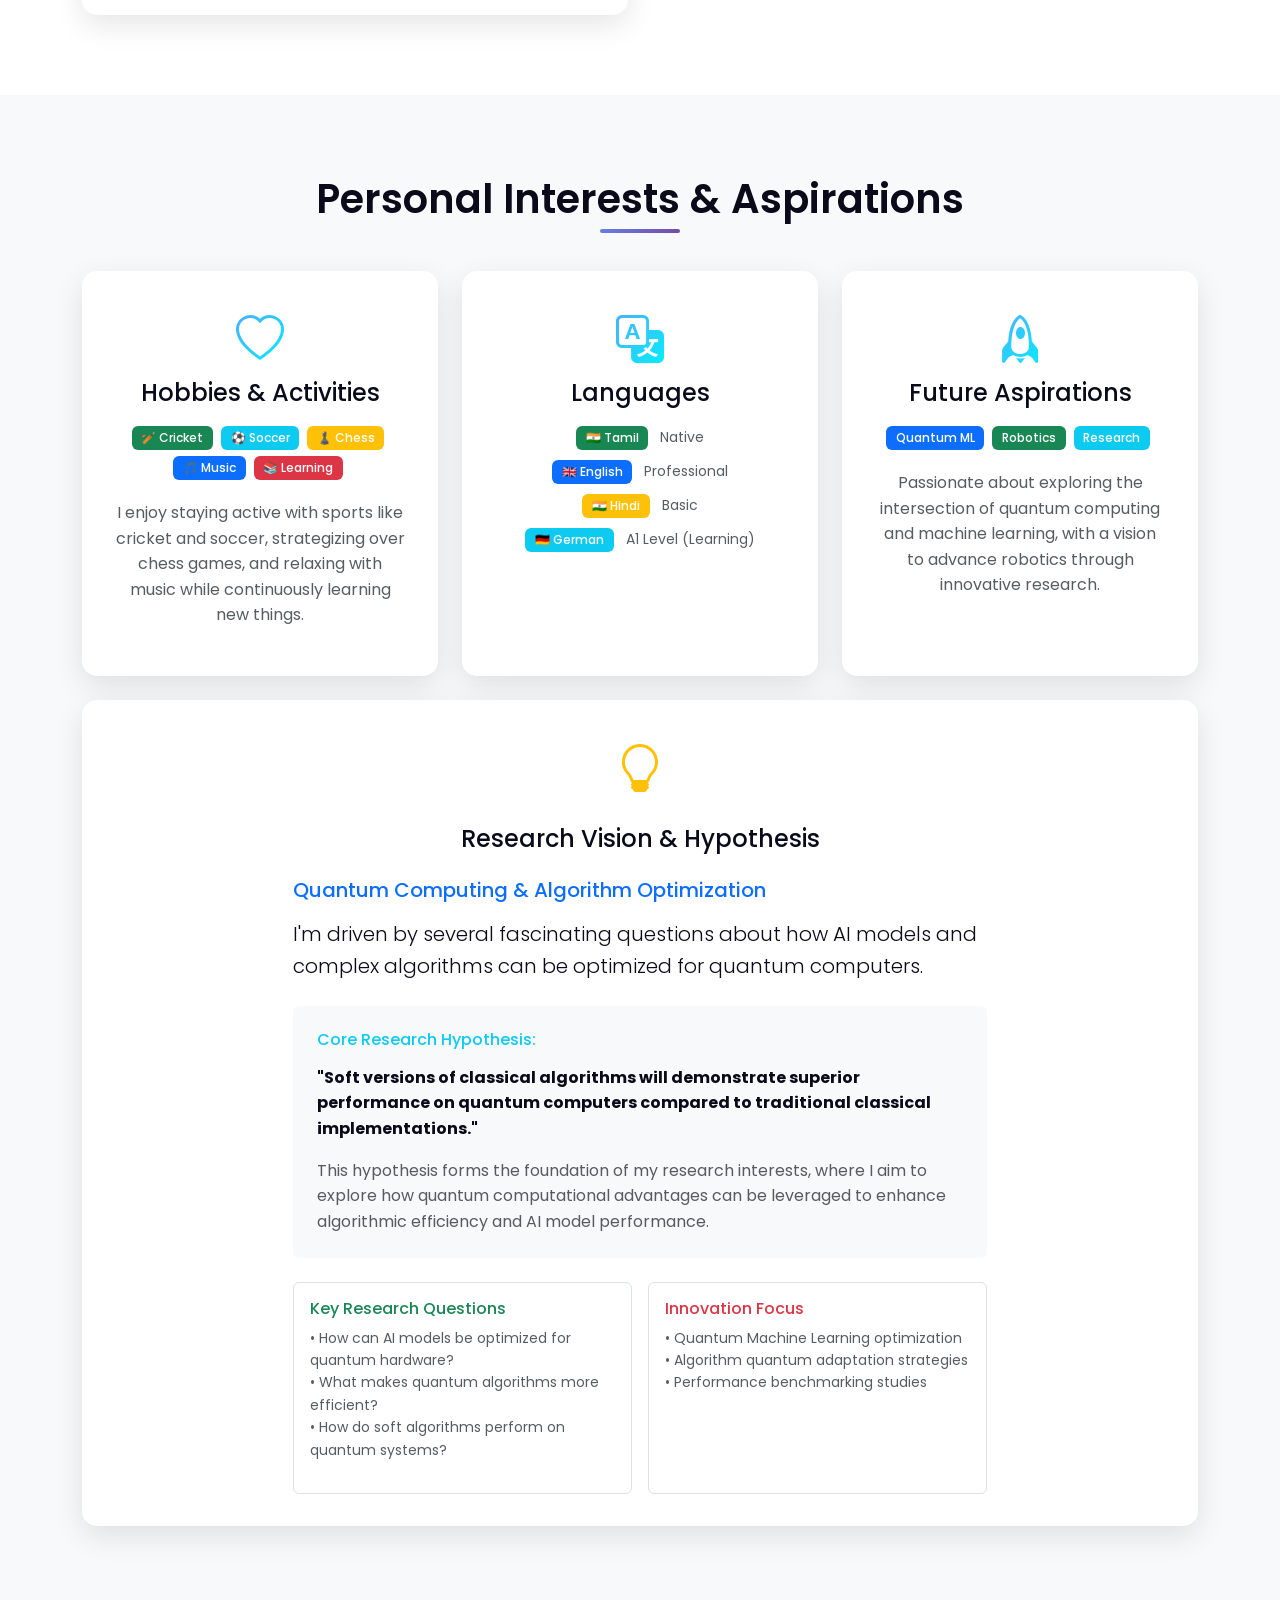
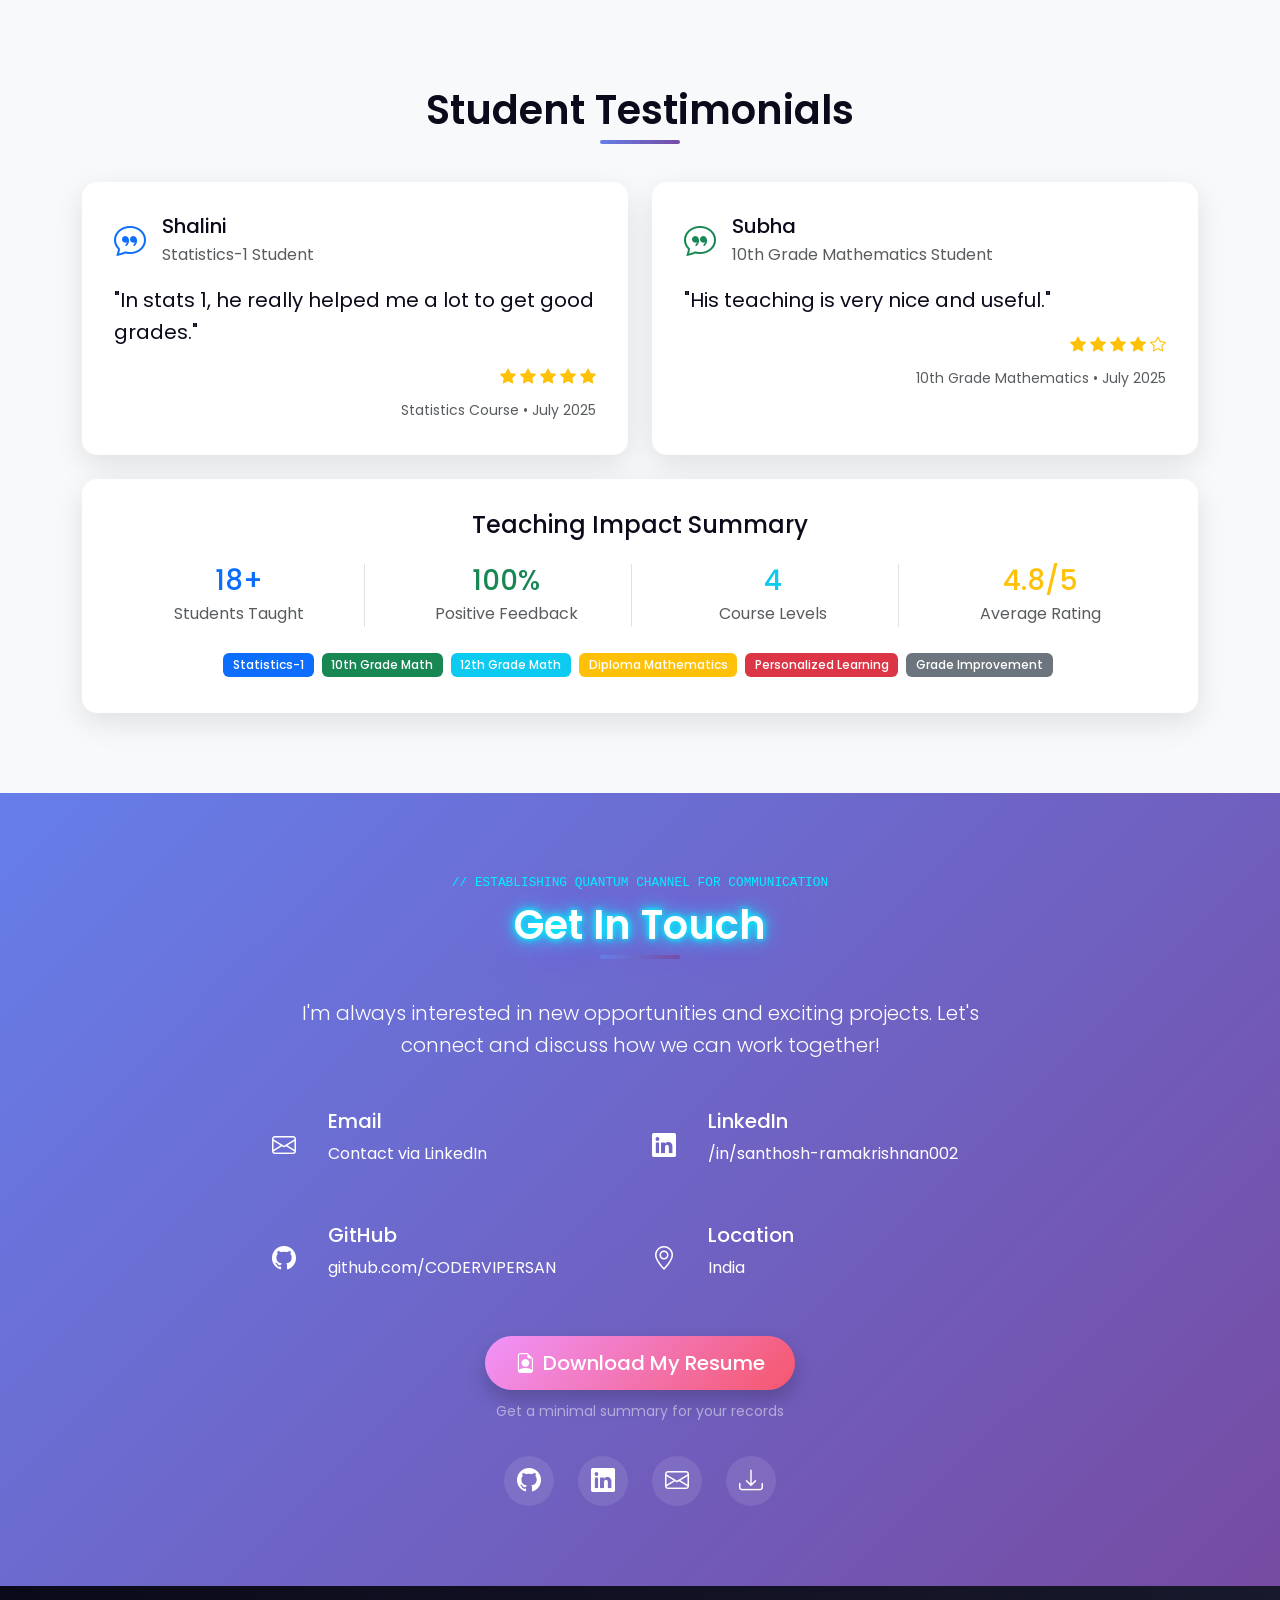
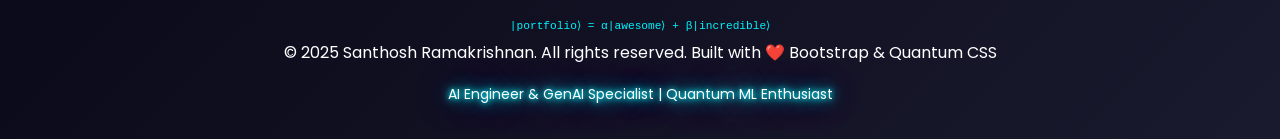
==== commit ead5a4f8: "extra-project-added" ====
--- a/index.html
+++ b/index.html
@@ -3411,6 +3411,30 @@
                                 <li><i class="bi bi-check-circle text-success me-2"></i>Real-time slot management</li>
                                 <li><i class="bi bi-check-circle text-success me-2"></i>User authentication system</li>
                                 <li><i class="bi bi-check-circle text-success me-2"></i>Admin dashboard</li>
+                            </ul>
+                        </div>
+                    </div>
+                </div>
+                <div class="col-lg-6 detailed-content" data-aos="fade-up" data-aos-delay="700">
+                    <div class="project-card">
+                        <div class="project-img">
+                            <i class="bi bi-cpu"></i>
+                        </div>
+                        <div class="p-4">
+                            <h4>AI-Driven IT Incident-to-Problem Mapping Pipeline</h4>
+                            <p>Built an end-to-end ML pipeline on Databricks that automatically classifies 58,000+ IT incidents (ServiceNow) into existing problems or new problem candidates using semantic vector embeddings and DBSCAN clustering.</p>
+                            <div class="mt-3 mb-3">
+                                <span class="badge bg-primary me-1 mb-1">Databricks</span>
+                                <span class="badge bg-success me-1 mb-1">Python</span>
+                                <span class="badge bg-info me-1 mb-1">NLP</span>
+                                <span class="badge bg-warning me-1 mb-1">Vector Embeddings</span>
+                                <span class="badge bg-danger me-1 mb-1">DBSCAN</span>
+                            </div>
+                            <ul class="list-unstyled small">
+                                <li><i class="bi bi-check-circle text-success me-2"></i>Generated embeddings for 58K incidents & 26K problems</li>
+                                <li><i class="bi bi-check-circle text-success me-2"></i>3-phase matching: Direct, Bridge, DBSCAN pruning</li>
+                                <li><i class="bi bi-check-circle text-success me-2"></i>Identified 13 new problem clusters (2,349 incidents)</li>
+                                <li><i class="bi bi-check-circle text-success me-2"></i>Achieved 69.9% Top-5 accuracy in validation</li>
                             </ul>
                         </div>
                     </div>
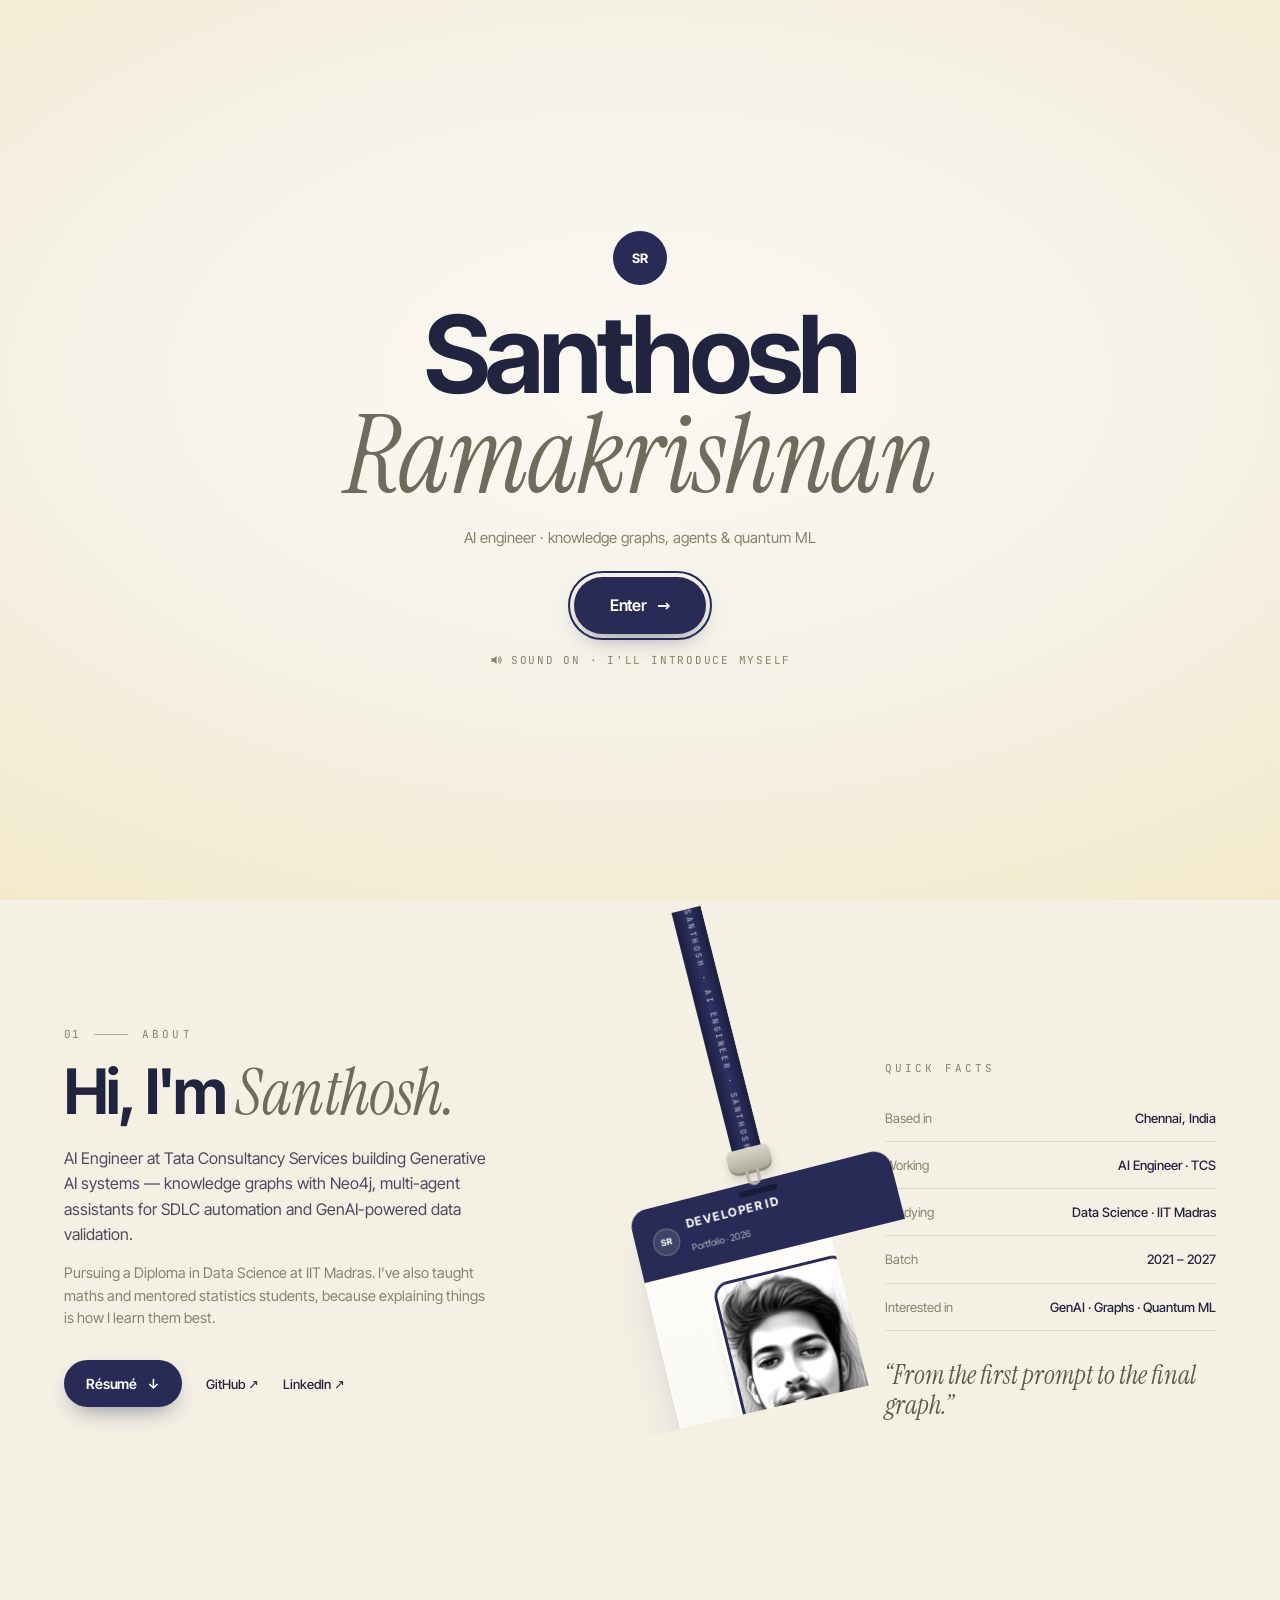
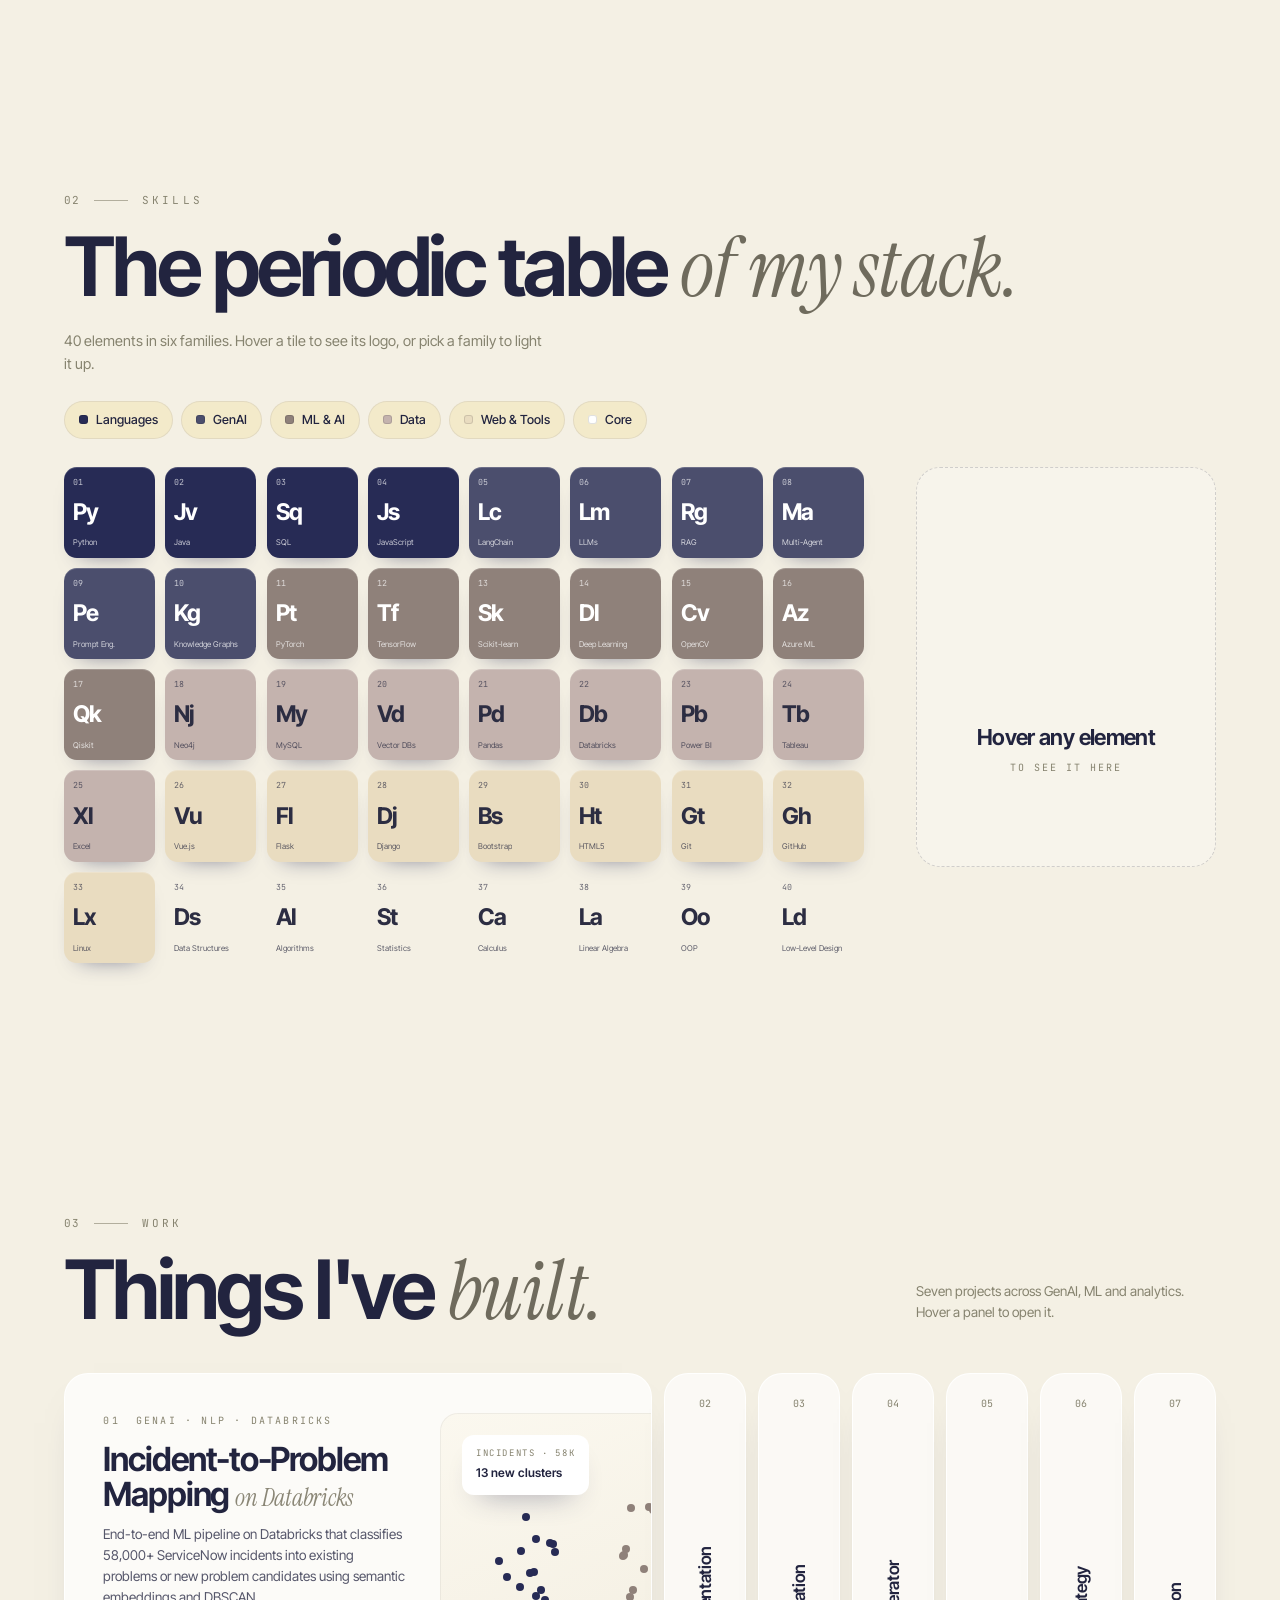
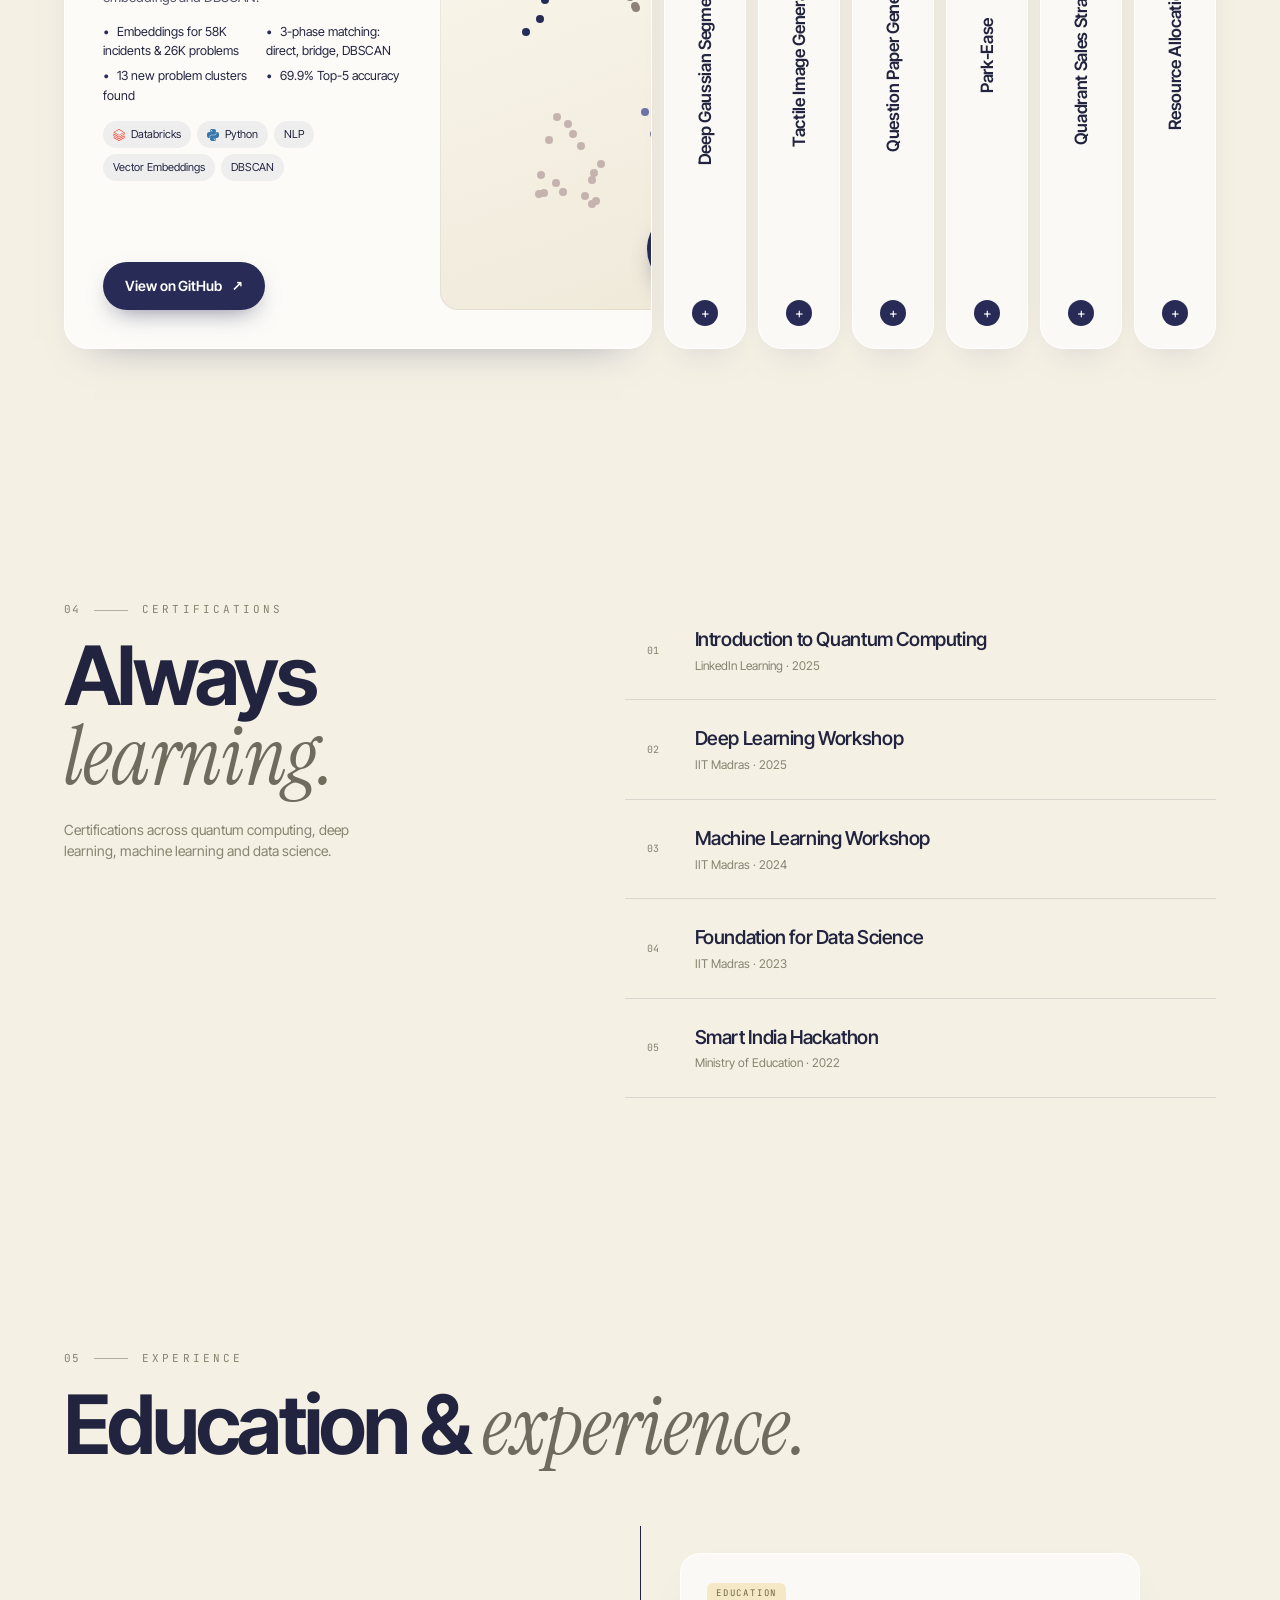
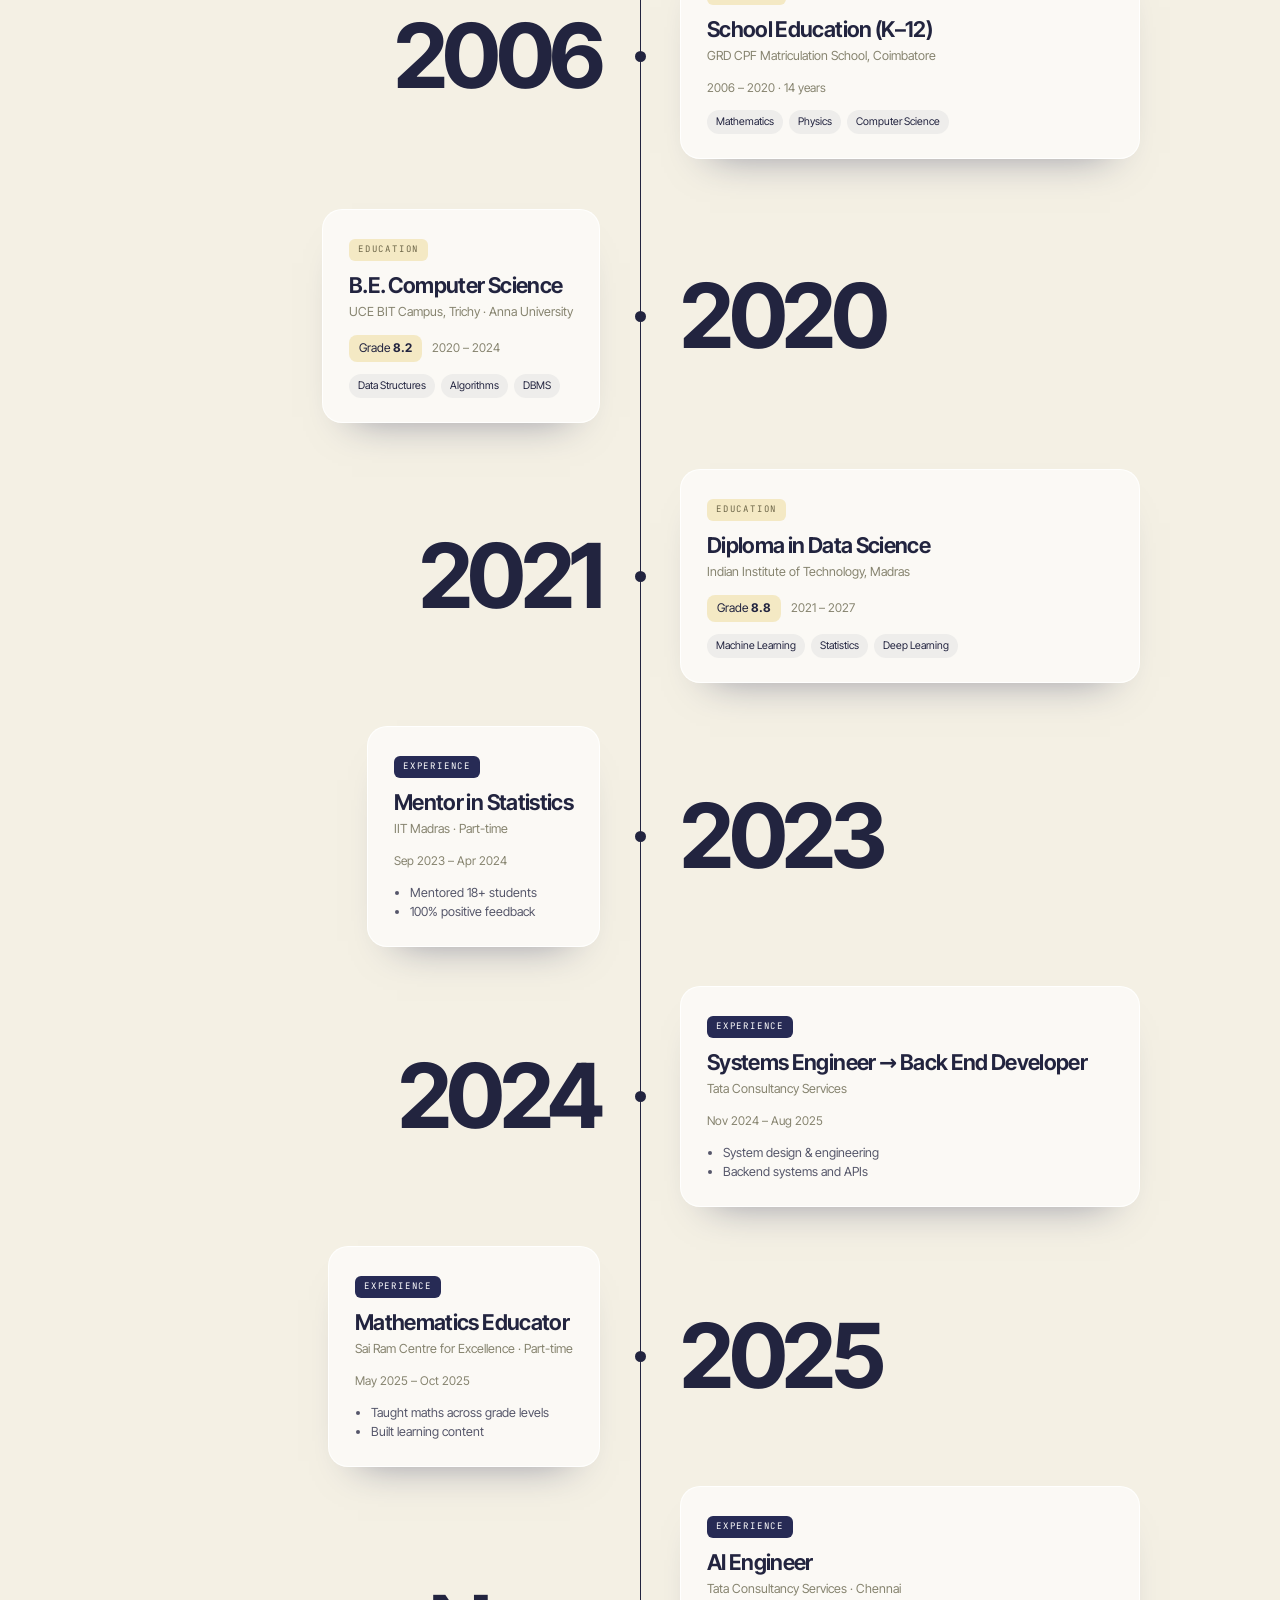
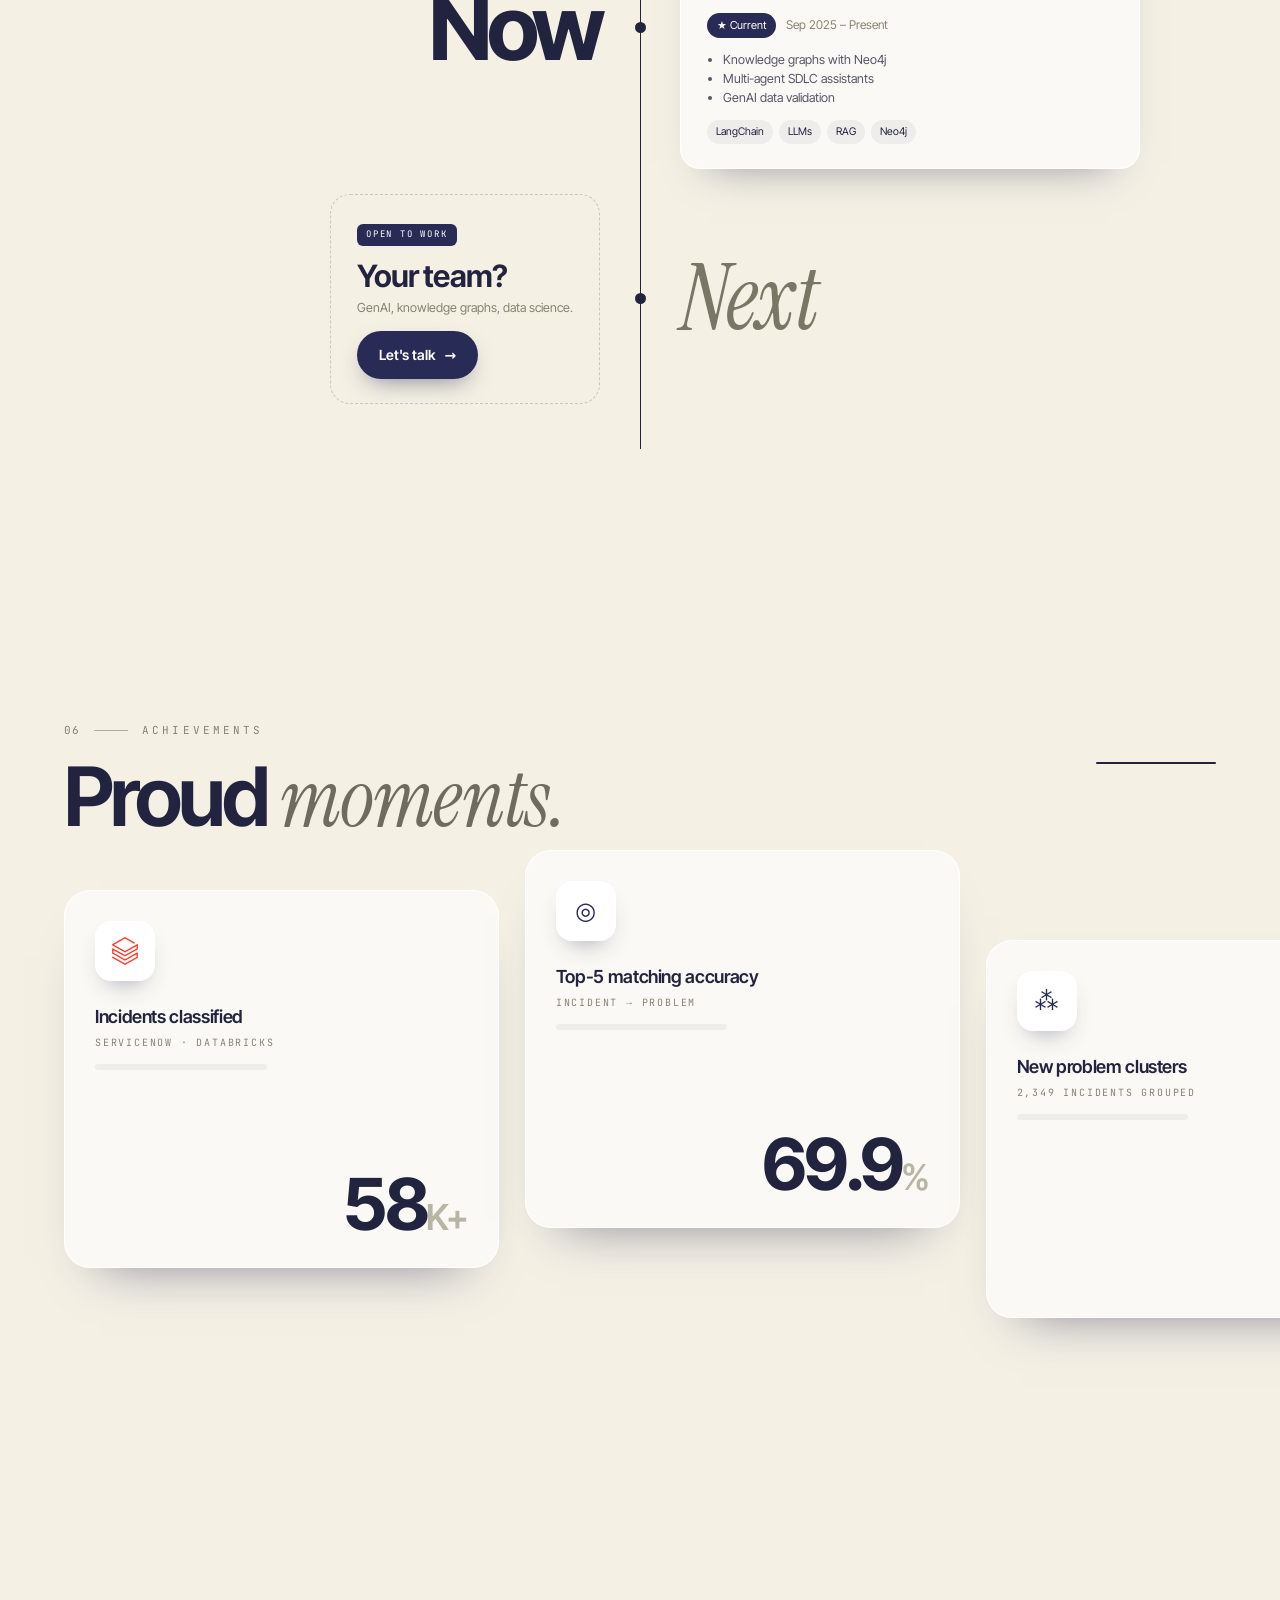
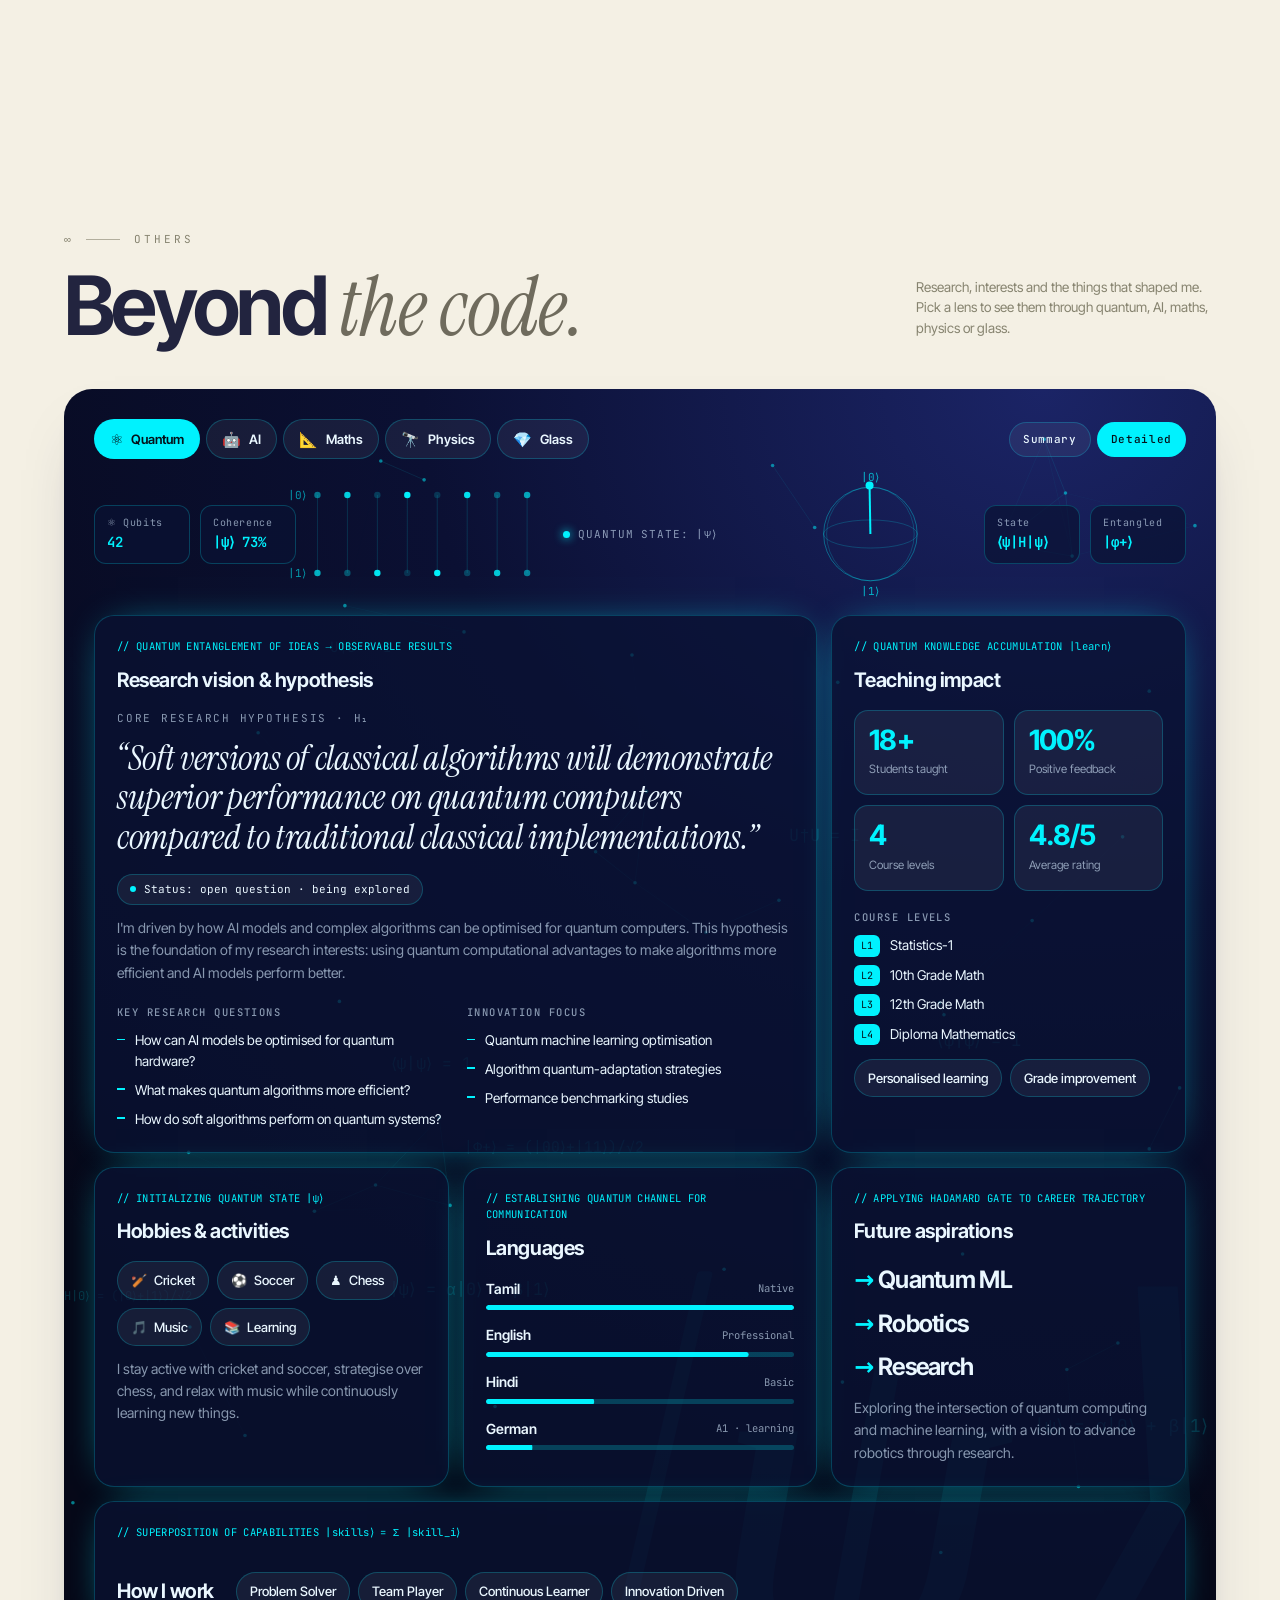
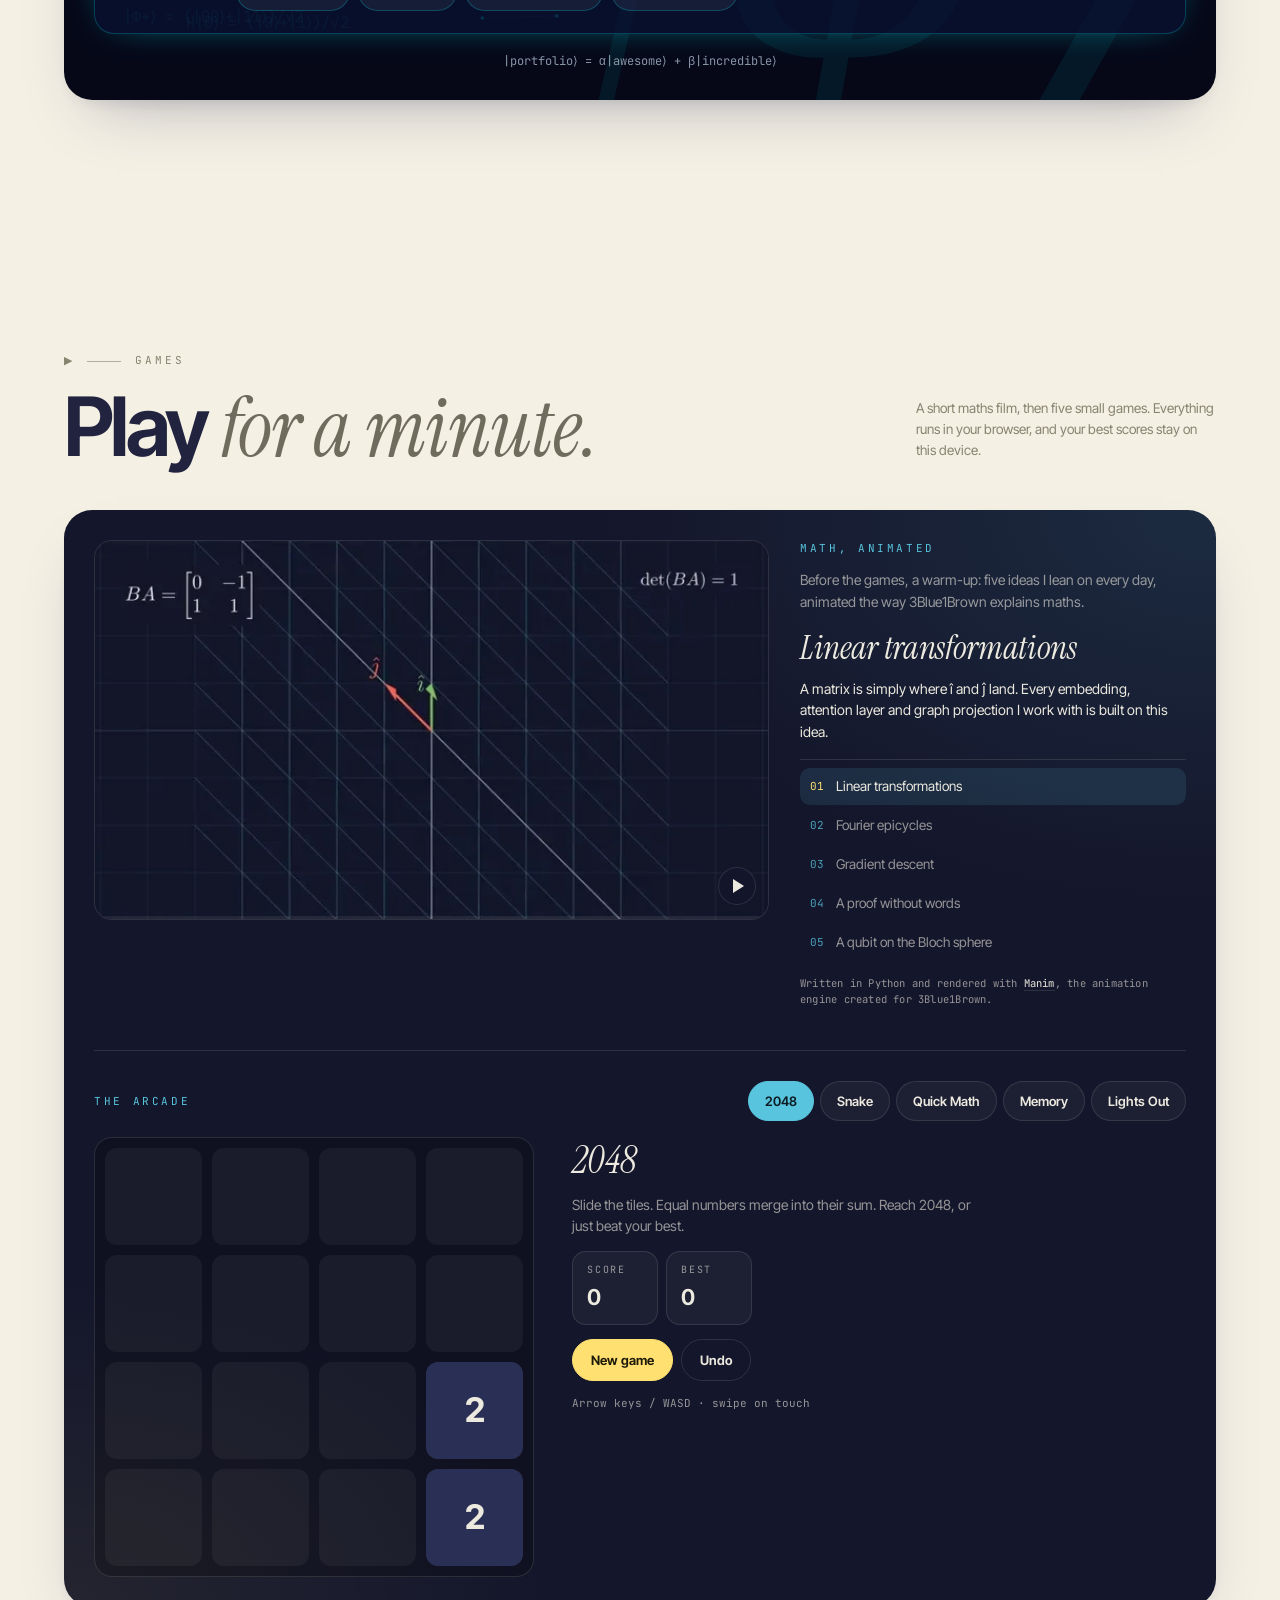
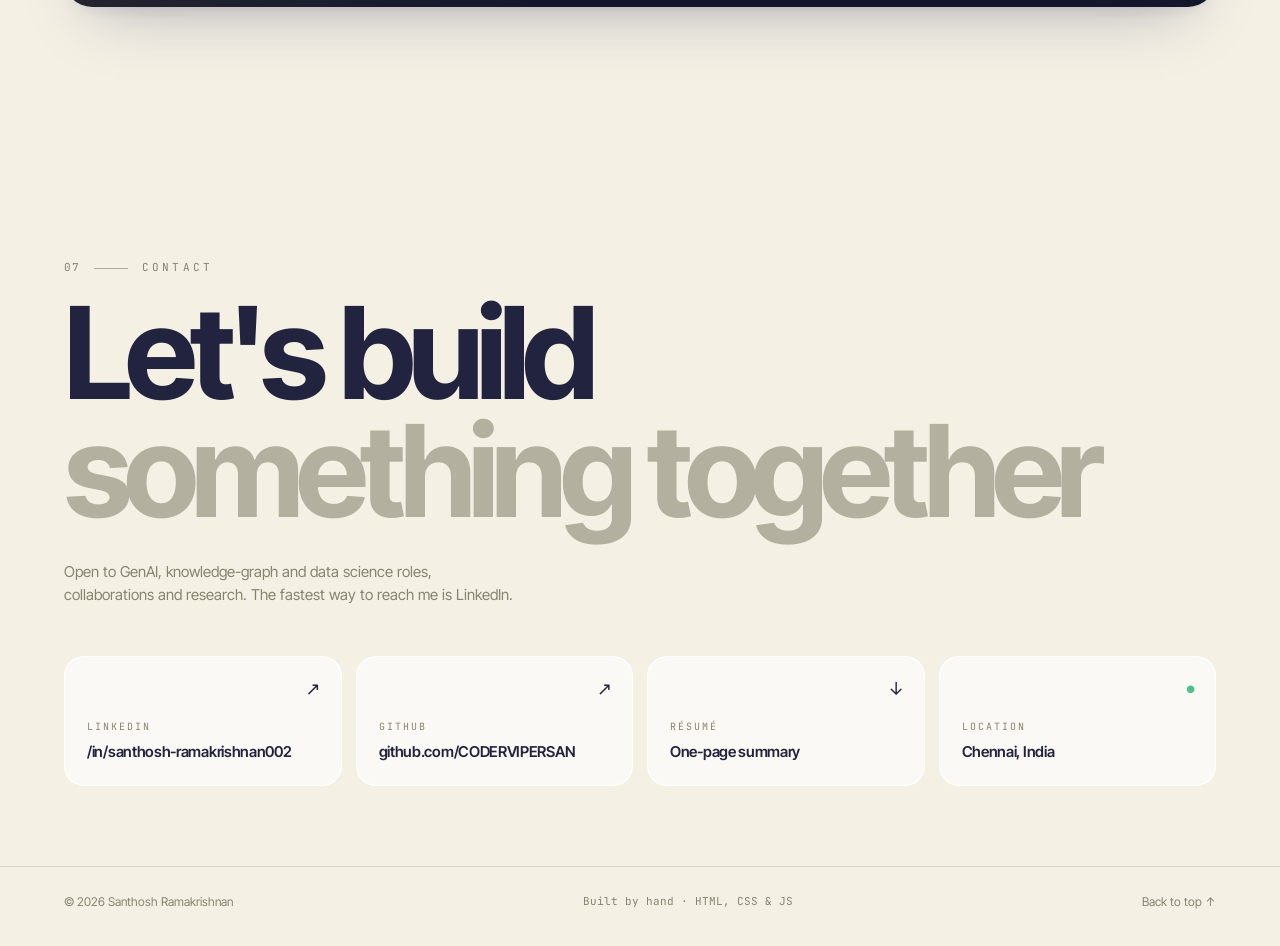
==== commit eae379ee: "Rebuild portfolio: new design, avatar intro, Others and Games tabs - New single-page site (index.htm" ====
--- a/index.html
+++ b/index.html
@@ -1,4079 +1,344 @@
 <!DOCTYPE html>
-<html lang="en" style="overflow-x: hidden;">
+<html lang="en" class="gated">
 <head>
-    <meta charset="UTF-8">
-    <meta name="viewport" content="width=device-width, initial-scale=1.0">
-    <title>Santhosh Ramakrishnan - AI Engineer & GenAI Specialist</title>
-    
-    <!-- Bootstrap 5 CSS -->
-    <link href="https://cdn.jsdelivr.net/npm/bootstrap@5.3.0/dist/css/bootstrap.min.css" rel="stylesheet">
-    <!-- Bootstrap Icons -->
-    <link href="https://cdn.jsdelivr.net/npm/bootstrap-icons@1.10.0/font/bootstrap-icons.css" rel="stylesheet">
-    <!-- Google Fonts -->
-    <link href="https://fonts.googleapis.com/css2?family=Poppins:wght@300;400;500;600;700&display=swap" rel="stylesheet">
-    <!-- AOS Animation Library -->
-    <link href="https://unpkg.com/aos@2.3.1/dist/aos.css" rel="stylesheet">
-    
-    <style>
-        :root {
-            --primary-color: #667eea;
-            --secondary-color: #764ba2;
-            --accent-color: #f093fb;
-            --quantum-cyan: #00f2fe;
-            --quantum-purple: #8b5cf6;
-            --quantum-pink: #ec4899;
-            --dark-color: #0a0a1a;
-            --light-color: #ecf0f1;
-            --gradient-1: linear-gradient(135deg, #667eea 0%, #764ba2 100%);
-            --gradient-2: linear-gradient(135deg, #f093fb 0%, #f5576c 100%);
-            --gradient-3: linear-gradient(135deg, #4facfe 0%, #00f2fe 100%);
-            --gradient-quantum: linear-gradient(135deg, #667eea 0%, #ec4899 50%, #00f2fe 100%);
-        }
-
-        * {
-            margin: 0;
-            padding: 0;
-            box-sizing: border-box;
-        }
-
-        body {
-            font-family: 'Poppins', sans-serif;
-            line-height: 1.6;
-            color: var(--dark-color);
-            overflow-x: hidden;
-        }
-
-        /* Animated Background */
-        .hero-section {
-            min-height: 100vh;
-            background: var(--gradient-1);
-            position: relative;
-            display: flex;
-            align-items: center;
-            overflow: hidden;
-        }
-
-        .hero-section::before {
-            content: '';
-            position: absolute;
-            top: 0;
-            left: 0;
-            right: 0;
-            bottom: 0;
-            background: url('data:image/svg+xml,<svg xmlns="http://www.w3.org/2000/svg" viewBox="0 0 1000 1000"><defs><radialGradient id="a" cx=".5" cy=".5" r=".5"><stop offset="0%" stop-color="%23ffffff" stop-opacity=".1"/><stop offset="100%" stop-color="%23ffffff" stop-opacity="0"/></radialGradient></defs><circle cx="283" cy="251" r="60" fill="url(%23a)"/><circle cx="729" cy="347" r="80" fill="url(%23a)"/><circle cx="541" cy="572" r="45" fill="url(%23a)"/><circle cx="156" cy="689" r="55" fill="url(%23a)"/><circle cx="842" cy="724" r="70" fill="url(%23a)"/></svg>') center/cover;
-            animation: float 20s ease-in-out infinite;
-        }
-
-        @keyframes float {
-            0%, 100% { transform: translateY(0px) rotate(0deg); }
-            50% { transform: translateY(-20px) rotate(180deg); }
-        }
-
-        .hero-content {
-            position: relative;
-            z-index: 2;
-            text-align: center;
-            color: white;
-        }
-
-        .profile-img {
-            width:200px;
-            height: auto;
-            border-radius: 8px;
-            border: 3px solid rgba(255, 255, 255, 0.3);
-            box-shadow: 0 10px 20px rgba(0, 0, 0, 0.15);
-            transition: all 0.3s ease;
-            animation: pulse 2s infinite;
-        }
-
-        @keyframes pulse {
-            0% { box-shadow: 0 20px 40px rgba(0, 0, 0, 0.2), 0 0 0 0 rgba(255, 255, 255, 0.7); }
-            70% { box-shadow: 0 20px 40px rgba(0, 0, 0, 0.2), 0 0 0 10px rgba(255, 255, 255, 0); }
-            100% { box-shadow: 0 20px 40px rgba(0, 0, 0, 0.2), 0 0 0 0 rgba(255, 255, 255, 0); }
-        }
-
-        .profile-img:hover {
-            transform: scale(1.1) rotate(5deg);
-        }
-
-        .hero-title {
-            font-size: 3.5rem;
-            font-weight: 700;
-            margin: 1rem 0;
-            background: linear-gradient(45deg, #fff, #f0f0f0);
-            -webkit-background-clip: text;
-            -webkit-text-fill-color: transparent;
-            background-clip: text;
-            animation: glow 2s ease-in-out infinite alternate;
-        }
-
-        @keyframes glow {
-            from { text-shadow: 0 0 20px rgba(255, 255, 255, 0.5); }
-            to { text-shadow: 0 0 30px rgba(255, 255, 255, 0.8); }
-        }
-
-        .hero-subtitle {
-            font-size: 1.5rem;
-            font-weight: 300;
-            margin-bottom: 2rem;
-            opacity: 0.9;
-        }
-
-        .btn-custom {
-            background: var(--gradient-2);
-            border: none;
-            padding: 12px 30px;
-            border-radius: 50px;
-            color: white;
-            font-weight: 500;
-            transition: all 0.3s ease;
-            box-shadow: 0 10px 20px rgba(0, 0, 0, 0.2);
-            position: relative;
-            overflow: hidden;
-        }
-
-        .btn-custom::before {
-            content: '';
-            position: absolute;
-            top: 0;
-            left: -100%;
-            width: 100%;
-            height: 100%;
-            background: linear-gradient(90deg, transparent, rgba(255, 255, 255, 0.2), transparent);
-            transition: left 0.5s;
-        }
-
-        .btn-custom:hover::before {
-            left: 100%;
-        }
-
-        .btn-custom:hover {
-            transform: translateY(-3px);
-            box-shadow: 0 15px 30px rgba(0, 0, 0, 0.3);
-        }
-
-        .section {
-            padding: 80px 0;
-        }
-
-        .section-title {
-            font-size: 2.5rem;
-            font-weight: 600;
-            text-align: center;
-            margin-bottom: 3rem;
-            position: relative;
-        }
-
-        .section-title::after {
-            content: '';
-            position: absolute;
-            bottom: -10px;
-            left: 50%;
-            transform: translateX(-50%);
-            width: 80px;
-            height: 4px;
-            background: var(--gradient-1);
-            border-radius: 2px;
-        }
-
-        .skill-card {
-            background: white;
-            border-radius: 15px;
-            padding: 2rem;
-            box-shadow: 0 10px 30px rgba(0, 0, 0, 0.1);
-            transition: all 0.3s ease;
-            border: none;
-            height: 100%;
-        }
-
-        .skill-card:hover {
-            transform: translateY(-10px);
-            box-shadow: 0 20px 50px rgba(0, 0, 0, 0.15);
-        }
-
-        .skill-icon {
-            font-size: 3rem;
-            background: var(--gradient-3);
-            -webkit-background-clip: text;
-            -webkit-text-fill-color: transparent;
-            background-clip: text;
-            margin-bottom: 1rem;
-        }
-
-        .project-card {
-            background: white;
-            border-radius: 15px;
-            overflow: hidden;
-            box-shadow: 0 10px 30px rgba(0, 0, 0, 0.1);
-            transition: all 0.3s ease;
-            height: 100%;
-        }
-
-        .project-card:hover {
-            transform: translateY(-10px);
-            box-shadow: 0 20px 50px rgba(0, 0, 0, 0.15);
-        }
-
-        .project-img {
-            height: 200px;
-            background: var(--gradient-1);
-            display: flex;
-            align-items: center;
-            justify-content: center;
-            color: white;
-            font-size: 3rem;
-        }
-
-        .contact-section {
-            background: var(--gradient-1);
-            color: white;
-        }
-
-        .contact-item {
-            display: flex;
-            align-items: center;
-            margin-bottom: 1rem;
-            /* transition: all 0.3s ease; */
-        }
-
-        .contact-item:hover {
-            /* transform: translateX(10px); */
-        }
-
-        .contact-item i {
-            font-size: 1.5rem;
-            margin-right: 1rem;
-            width: 40px;
-        }
-
-        .social-links {
-            margin-top: 2rem;
-        }
-
-        .social-links a {
-            display: inline-block;
-            width: 50px;
-            height: 50px;
-            background: rgba(255, 255, 255, 0.1);
-            border-radius: 50%;
-            text-align: center;
-            line-height: 50px;
-            color: white;
-            font-size: 1.5rem;
-            margin: 0 10px;
-            /* transition: all 0.3s ease; */
-        }
-
-        .social-links a:hover {
-            background: rgba(255, 255, 255, 0.2);
-            transform: translateY(-5px);
-            color: white;
-        }
-
-        .footer {
-            background: var(--dark-color);
-            color: white;
-            text-align: center;
-            padding: 2rem 0;
-        }
-
-        /* Responsive Design */
-        @media (max-width: 768px) {
-
-            .navbar{
-                display: None;
-            }
-            .detail-toggle-container{
-                /* position: absolute; */
-                /* top: 1%; */
-                display:None;
-                
-            }
-
-
-            .hero-title {
-                font-size: 2.5rem;
-            }
-            
-            .hero-subtitle {
-                font-size: 1.2rem;
-            }
-            
-            .profile-img {
-                width: 120px;
-                height: 150px;
-            }
-
-
-            
-            .section-title {
-                font-size: 2rem;
-            }
-        }
-
-        /* Detail Toggle Styles - Modern Pill Design */
-        .detail-toggle-container {
-            position: fixed;
-            bottom: 20px;
-            right: 20px;
-            z-index: 1050;
-            background: linear-gradient(135deg, rgba(10, 10, 26, 0.9) 0%, rgba(26, 26, 46, 0.95) 100%);
-            backdrop-filter: blur(15px);
-            padding: 8px;
-            border-radius: 50px;
-            box-shadow: 0 10px 40px rgba(0, 0, 0, 0.3), 0 0 20px rgba(102, 126, 234, 0.2);
-            border: 1px solid rgba(102, 126, 234, 0.3);
-            transition: all 0.4s cubic-bezier(0.175, 0.885, 0.32, 1.275);
-        }
-
-        .detail-toggle-container:hover {
-            box-shadow: 0 15px 50px rgba(0, 0, 0, 0.4), 0 0 30px rgba(102, 126, 234, 0.3);
-            transform: translateY(-2px);
-            border-color: rgba(102, 126, 234, 0.5);
-        }
-
-        .detail-toggle {
-            display: flex;
-            align-items: center;
-            gap: 0;
-            position: relative;
-        }
-
-        .toggle-option {
-            padding: 10px 16px;
-            cursor: pointer;
-            color: rgba(255, 255, 255, 0.5);
-            font-size: 0.75rem;
-            font-weight: 600;
-            text-transform: uppercase;
-            letter-spacing: 0.5px;
-            transition: all 0.3s ease;
-            border-radius: 50px;
-            display: flex;
-            align-items: center;
-            gap: 6px;
-            position: relative;
-            z-index: 2;
-        }
-
-        .toggle-option i {
-            font-size: 0.9rem;
-        }
-
-        .toggle-option.active {
-            color: white;
-        }
-
-        .toggle-option:hover:not(.active) {
-            color: rgba(255, 255, 255, 0.8);
-        }
-
-        /* Sliding background indicator */
-        .toggle-indicator {
-            position: absolute;
-            height: calc(100% - 4px);
-            background: var(--gradient-1);
-            border-radius: 50px;
-            transition: all 0.4s cubic-bezier(0.68, -0.55, 0.265, 1.55);
-            top: 2px;
-            z-index: 1;
-            box-shadow: 0 4px 15px rgba(102, 126, 234, 0.4);
-        }
-
-        .toggle-indicator.summary {
-            left: 2px;
-            width: calc(50% - 2px);
-        }
-
-        .toggle-indicator.detailed {
-            left: calc(50%);
-            width: calc(50% - 2px);
-        }
-
-        /* Legacy toggle support - hidden */
-        .toggle-switch {
-            display: none;
-        }
-
-        .toggle-label {
-            display: none;
-        }
-
-        /* Content visibility classes */
-        .detailed-content {
-            transition: all 0.5s ease;
-        }
-
-        .detailed-content.hidden {
-            display: none !important;
-        }
-
-        .summary-content {
-            display: none;
-            transition: all 0.5s ease;
-        }
-
-        .summary-content.visible {
-            display: block;
-        }
-
-        /* Custom Scrollbar */
-        ::-webkit-scrollbar {
-            width: 8px;
-        }
-
-        ::-webkit-scrollbar-track {
-            background: #f1f1f1;
-        }
-
-        ::-webkit-scrollbar-thumb {
-            background: var(--gradient-1);
-            border-radius: 4px;
-        }
-
-        ::-webkit-scrollbar-thumb:hover {
-            background: var(--gradient-2);
-        }
-
-        /* ============================================
-           QUANTUM COMPUTING VISUAL EFFECTS
-        ============================================ */
-
-        /* Quantum Wave Background */
-        .quantum-wave {
-            position: fixed;
-            top: 0;
-            left: 0;
-            width: 100%;
-            height: 100%;
-            pointer-events: none;
-            z-index: -1;
-            opacity: 0.4;
-        }
-
-        .quantum-wave::before,
-        .quantum-wave::after {
-            content: '';
-            position: absolute;
-            width: 200%;
-            height: 200%;
-            top: -50%;
-            left: -50%;
-            background: 
-                radial-gradient(ellipse at 20% 50%, rgba(102, 126, 234, 0.15) 0%, transparent 50%),
-                radial-gradient(ellipse at 80% 50%, rgba(0, 242, 254, 0.15) 0%, transparent 50%),
-                radial-gradient(ellipse at 50% 20%, rgba(236, 72, 153, 0.1) 0%, transparent 40%);
-            animation: quantumWave 20s ease-in-out infinite;
-        }
-
-        .quantum-wave::after {
-            animation-delay: -10s;
-            animation-direction: reverse;
-        }
-
-        @keyframes quantumWave {
-            0%, 100% { transform: rotate(0deg) scale(1); }
-            25% { transform: rotate(90deg) scale(1.1); }
-            50% { transform: rotate(180deg) scale(1); }
-            75% { transform: rotate(270deg) scale(1.1); }
-        }
-
-        /* Quantum Circuit Lines */
-        .quantum-circuit {
-            position: fixed;
-            top: 0;
-            left: 0;
-            width: 100%;
-            height: 100%;
-            pointer-events: none;
-            z-index: -1;
-            overflow: hidden;
-        }
-
-        .circuit-line {
-            position: absolute;
-            height: 1px;
-            background: linear-gradient(90deg, transparent, var(--quantum-cyan), transparent);
-            opacity: 0.3;
-            animation: circuitPulse 4s ease-in-out infinite;
-        }
-
-        .circuit-line:nth-child(1) { top: 20%; width: 100%; animation-delay: 0s; }
-        .circuit-line:nth-child(2) { top: 40%; width: 80%; left: 10%; animation-delay: 0.5s; }
-        .circuit-line:nth-child(3) { top: 60%; width: 90%; left: 5%; animation-delay: 1s; }
-        .circuit-line:nth-child(4) { top: 80%; width: 70%; left: 15%; animation-delay: 1.5s; }
-
-        @keyframes circuitPulse {
-            0%, 100% { opacity: 0.1; transform: scaleX(0.8); }
-            50% { opacity: 0.4; transform: scaleX(1); }
-        }
-
-        /* Quantum Qubit Orbs */
-        .qubit-container {
-            position: fixed;
-            top: 0;
-            left: 0;
-            width: 100%;
-            height: 100%;
-            pointer-events: none;
-            z-index: -1;
-        }
-
-        .qubit {
-            position: absolute;
-            width: 20px;
-            height: 20px;
-            border-radius: 50%;
-            background: radial-gradient(circle, var(--quantum-cyan) 0%, transparent 70%);
-            animation: qubitFloat 8s ease-in-out infinite;
-            box-shadow: 0 0 30px var(--quantum-cyan), 0 0 60px rgba(0, 242, 254, 0.3);
-        }
-
-        .qubit::before {
-            content: '';
-            position: absolute;
-            top: 50%;
-            left: 50%;
-            width: 40px;
-            height: 40px;
-            border: 1px solid rgba(0, 242, 254, 0.3);
-            border-radius: 50%;
-            transform: translate(-50%, -50%);
-            animation: qubitRing 3s linear infinite;
-        }
-
-        .qubit:nth-child(1) { top: 15%; left: 10%; animation-delay: 0s; }
-        .qubit:nth-child(2) { top: 25%; right: 15%; animation-delay: 1s; background: radial-gradient(circle, var(--quantum-purple) 0%, transparent 70%); box-shadow: 0 0 30px var(--quantum-purple); }
-        .qubit:nth-child(3) { top: 60%; left: 8%; animation-delay: 2s; }
-        .qubit:nth-child(4) { top: 70%; right: 10%; animation-delay: 3s; background: radial-gradient(circle, var(--quantum-pink) 0%, transparent 70%); box-shadow: 0 0 30px var(--quantum-pink); }
-        .qubit:nth-child(5) { top: 85%; left: 20%; animation-delay: 4s; background: radial-gradient(circle, var(--quantum-purple) 0%, transparent 70%); }
-
-        @keyframes qubitFloat {
-            0%, 100% { transform: translateY(0) scale(1); opacity: 0.8; }
-            50% { transform: translateY(-30px) scale(1.2); opacity: 1; }
-        }
-
-        @keyframes qubitRing {
-            0% { transform: translate(-50%, -50%) scale(1) rotate(0deg); opacity: 1; }
-            100% { transform: translate(-50%, -50%) scale(2) rotate(180deg); opacity: 0; }
-        }
-
-        /* Superposition Effect */
-        .superposition {
-            position: relative;
-        }
-
-        .superposition::before,
-        .superposition::after {
-            content: attr(data-text);
-            position: absolute;
-            top: 0;
-            left: 0;
-            width: 100%;
-            height: 100%;
-            opacity: 0.5;
-        }
-
-        .superposition::before {
-            color: var(--quantum-cyan);
-            animation: superpositionShift 3s ease-in-out infinite;
-            clip-path: polygon(0 0, 100% 0, 100% 50%, 0 50%);
-        }
-
-        .superposition::after {
-            color: var(--quantum-pink);
-            animation: superpositionShift 3s ease-in-out infinite reverse;
-            clip-path: polygon(0 50%, 100% 50%, 100% 100%, 0 100%);
-        }
-
-        @keyframes superpositionShift {
-            0%, 100% { transform: translateX(0); }
-            25% { transform: translateX(3px); }
-            75% { transform: translateX(-3px); }
-        }
-
-        /* Glitch Effect */
-        .glitch {
-            position: relative;
-            animation: glitchText 5s infinite;
-        }
-
-        .glitch::before,
-        .glitch::after {
-            content: attr(data-text);
-            position: absolute;
-            top: 0;
-            left: 0;
-            width: 100%;
-            height: 100%;
-        }
-
-        .glitch::before {
-            color: var(--quantum-cyan);
-            animation: glitchBefore 3s infinite;
-            clip-path: polygon(0 0, 100% 0, 100% 35%, 0 35%);
-            transform: translateX(-2px);
-        }
-
-        .glitch::after {
-            color: var(--quantum-pink);
-            animation: glitchAfter 2s infinite;
-            clip-path: polygon(0 65%, 100% 65%, 100% 100%, 0 100%);
-            transform: translateX(2px);
-        }
-
-        @keyframes glitchBefore {
-            0%, 100% { transform: translateX(0); }
-            20% { transform: translateX(-3px); }
-            40% { transform: translateX(3px); }
-            60% { transform: translateX(-1px); }
-            80% { transform: translateX(2px); }
-        }
-
-        @keyframes glitchAfter {
-            0%, 100% { transform: translateX(0); }
-            20% { transform: translateX(3px); }
-            40% { transform: translateX(-3px); }
-            60% { transform: translateX(2px); }
-            80% { transform: translateX(-2px); }
-        }
-
-        @keyframes glitchText {
-            0%, 100% { opacity: 1; }
-            92% { opacity: 1; }
-            93% { opacity: 0.8; }
-            94% { opacity: 1; }
-            95% { opacity: 0.9; }
-            96% { opacity: 1; }
-        }
-
-        /* Matrix Rain Effect */
-        .matrix-bg {
-            position: fixed;
-            top: 0;
-            left: 0;
-            width: 100%;
-            height: 100%;
-            pointer-events: none;
-            z-index: -1;
-            overflow: hidden;
-            opacity: 0.05;
-        }
-
-        .matrix-column {
-            position: absolute;
-            top: -100%;
-            font-family: 'Courier New', monospace;
-            font-size: 14px;
-            color: var(--quantum-cyan);
-            writing-mode: vertical-rl;
-            text-orientation: upright;
-            animation: matrixFall 10s linear infinite;
-            text-shadow: 0 0 10px var(--quantum-cyan);
-        }
-
-        @keyframes matrixFall {
-            0% { transform: translateY(-100%); }
-            100% { transform: translateY(200vh); }
-        }
-
-        /* 3D Perspective Cards */
-        .card-3d {
-            perspective: 1000px;
-            transform-style: preserve-3d;
-        }
-
-        .card-3d-inner {
-            transition: transform 0.8s cubic-bezier(0.175, 0.885, 0.32, 1.275);
-            transform-style: preserve-3d;
-        }
-
-        .card-3d:hover .card-3d-inner {
-            transform: rotateY(10deg) rotateX(5deg);
-        }
-
-        /* Holographic Effect */
-        .holographic {
-            position: relative;
-            background: linear-gradient(135deg, 
-                rgba(102, 126, 234, 0.1) 0%, 
-                rgba(236, 72, 153, 0.1) 25%, 
-                rgba(0, 242, 254, 0.1) 50%, 
-                rgba(102, 126, 234, 0.1) 75%, 
-                rgba(236, 72, 153, 0.1) 100%);
-            background-size: 400% 400%;
-            animation: holographicShift 8s ease infinite;
-        }
-
-        .holographic::before {
-            content: '';
-            position: absolute;
-            top: 0;
-            left: 0;
-            right: 0;
-            bottom: 0;
-            background: linear-gradient(45deg, 
-                transparent 40%, 
-                rgba(255, 255, 255, 0.1) 50%, 
-                transparent 60%);
-            background-size: 200% 200%;
-            animation: holographicShine 3s ease infinite;
-        }
-
-        @keyframes holographicShift {
-            0%, 100% { background-position: 0% 50%; }
-            50% { background-position: 100% 50%; }
-        }
-
-        @keyframes holographicShine {
-            0% { background-position: -200% 0; }
-            100% { background-position: 200% 0; }
-        }
-
-        /* Quantum Entanglement Lines */
-        .entanglement-line {
-            position: absolute;
-            height: 2px;
-            background: linear-gradient(90deg, 
-                transparent, 
-                var(--quantum-cyan), 
-                var(--quantum-purple), 
-                var(--quantum-pink), 
-                transparent);
-            animation: entanglementPulse 3s ease-in-out infinite;
-            opacity: 0.5;
-        }
-
-        @keyframes entanglementPulse {
-            0%, 100% { transform: scaleX(0); opacity: 0; }
-            50% { transform: scaleX(1); opacity: 0.7; }
-        }
-
-        /* Morphing Blob */
-        .quantum-blob {
-            position: fixed;
-            width: 500px;
-            height: 500px;
-            border-radius: 50%;
-            background: radial-gradient(circle, 
-                rgba(102, 126, 234, 0.15) 0%, 
-                rgba(236, 72, 153, 0.1) 50%, 
-                transparent 70%);
-            filter: blur(60px);
-            animation: blobMorph 15s ease-in-out infinite;
-            pointer-events: none;
-            z-index: -1;
-        }
-
-        .quantum-blob:nth-child(1) { top: -10%; left: -10%; }
-        .quantum-blob:nth-child(2) { bottom: -10%; right: -10%; animation-delay: -7.5s; }
-
-        @keyframes blobMorph {
-            0%, 100% { 
-                border-radius: 60% 40% 30% 70% / 60% 30% 70% 40%;
-                transform: rotate(0deg) scale(1);
-            }
-            25% {
-                border-radius: 30% 60% 70% 40% / 50% 60% 30% 60%;
-                transform: rotate(90deg) scale(1.1);
-            }
-            50% { 
-                border-radius: 50% 60% 30% 60% / 30% 40% 70% 60%;
-                transform: rotate(180deg) scale(1);
-            }
-            75% {
-                border-radius: 60% 40% 60% 30% / 70% 30% 50% 60%;
-                transform: rotate(270deg) scale(1.1);
-            }
-        }
-
-        /* Scan Line Effect */
-        .scan-line {
-            position: fixed;
-            top: 0;
-            left: 0;
-            width: 100%;
-            height: 100%;
-            pointer-events: none;
-            z-index: 9999;
-            background: linear-gradient(
-                to bottom,
-                transparent 50%,
-                rgba(0, 0, 0, 0.02) 50%
-            );
-            background-size: 100% 4px;
-            animation: scanLineMove 10s linear infinite;
-        }
-
-        @keyframes scanLineMove {
-            0% { background-position: 0 0; }
-            100% { background-position: 0 100%; }
-        }
-
-        /* Pulse Ring Animation */
-        .pulse-ring {
-            position: relative;
-        }
-
-        .pulse-ring::before,
-        .pulse-ring::after {
-            content: '';
-            position: absolute;
-            top: 50%;
-            left: 50%;
-            width: 100%;
-            height: 100%;
-            border: 2px solid var(--quantum-cyan);
-            border-radius: 50%;
-            transform: translate(-50%, -50%);
-            opacity: 0;
-            animation: pulseRingExpand 2s ease-out infinite;
-        }
-
-        .pulse-ring::after {
-            animation-delay: 1s;
-        }
-
-        @keyframes pulseRingExpand {
-            0% { transform: translate(-50%, -50%) scale(0.8); opacity: 1; }
-            100% { transform: translate(-50%, -50%) scale(1.5); opacity: 0; }
-        }
-
-        /* Text Reveal Animation */
-        .text-reveal {
-            overflow: hidden;
-        }
-
-        .text-reveal span {
-            display: inline-block;
-            animation: textRevealUp 0.8s ease forwards;
-            animation-delay: calc(var(--i) * 0.1s);
-            transform: translateY(100%);
-        }
-
-        @keyframes textRevealUp {
-            to { transform: translateY(0); }
-        }
-
-        /* Stagger Animation for Lists */
-        .stagger-animation > * {
-            opacity: 0;
-            transform: translateY(30px);
-            animation: staggerIn 0.6s ease forwards;
-        }
-
-        .stagger-animation > *:nth-child(1) { animation-delay: 0.1s; }
-        .stagger-animation > *:nth-child(2) { animation-delay: 0.2s; }
-        .stagger-animation > *:nth-child(3) { animation-delay: 0.3s; }
-        .stagger-animation > *:nth-child(4) { animation-delay: 0.4s; }
-        .stagger-animation > *:nth-child(5) { animation-delay: 0.5s; }
-        .stagger-animation > *:nth-child(6) { animation-delay: 0.6s; }
-
-        @keyframes staggerIn {
-            to { opacity: 1; transform: translateY(0); }
-        }
-
-        /* Quantum State Indicator */
-        .quantum-state {
-            display: inline-flex;
-            align-items: center;
-            gap: 0.5rem;
-            padding: 0.5rem 1rem;
-            background: rgba(0, 242, 254, 0.1);
-            border: 1px solid rgba(0, 242, 254, 0.3);
-            border-radius: 50px;
-            font-family: 'Courier New', monospace;
-            font-size: 0.8rem;
-        }
-
-        .quantum-state::before {
-            content: '|ψ⟩';
-            color: var(--quantum-cyan);
-            font-weight: bold;
-        }
-
-        /* Neon Text */
-        .neon-text {
-            text-shadow: 
-                0 0 5px var(--quantum-cyan),
-                0 0 10px var(--quantum-cyan),
-                0 0 20px var(--quantum-cyan),
-                0 0 40px var(--quantum-purple);
-            animation: neonFlicker 3s infinite;
-        }
-
-        @keyframes neonFlicker {
-            0%, 19%, 21%, 23%, 25%, 54%, 56%, 100% {
-                text-shadow: 
-                    0 0 5px var(--quantum-cyan),
-                    0 0 10px var(--quantum-cyan),
-                    0 0 20px var(--quantum-cyan),
-                    0 0 40px var(--quantum-purple);
-            }
-            20%, 24%, 55% {
-                text-shadow: none;
-            }
-        }
-
-        /* ============================================
-           GLASSMORPHISM THEME
-        ============================================ */
-
-        /* Theme Toggle Button - Top Right Corner */
-        .theme-toggle {
-            position: fixed;
-            top: 80px;
-            right: 70px;
-            z-index: 10000;
-            display: flex;
-            flex-direction: row;
-            gap: 0.3rem;
-            align-items: center;
-            background: rgba(0, 0, 0, 0.5);
-            backdrop-filter: blur(10px);
-            padding: 0.5rem 0.75rem;
-            border-radius: 50px;
-            border: 1px solid rgba(255, 255, 255, 0.1);
-        }
-
-        .theme-btn {
-            width: 36px;
-            height: 36px;
-            border-radius: 50%;
-            border: 2px solid rgba(255, 255, 255, 0.3);
-            background: rgba(255, 255, 255, 0.1);
-            backdrop-filter: blur(10px);
-            color: white;
-            font-size: 0.9rem;
-            cursor: pointer;
-            transition: all 0.4s ease;
-            display: flex;
-            align-items: center;
-            justify-content: center;
-        }
-
-        .theme-btn:hover {
-            transform: scale(1.15);
-            border-color: var(--quantum-cyan);
-            box-shadow: 0 0 20px rgba(0, 242, 254, 0.5);
-        }
-
-        .theme-btn.active {
-            background: var(--gradient-1);
-            border-color: transparent;
-            box-shadow: 0 0 15px rgba(102, 126, 234, 0.5);
-        }
-
-        .theme-label {
-            display: none;
-        }
-
-        /* ============================================
-           GLASSMORPHISM THEME STYLES - Elegant & Clean
-        ============================================ */
-        body.glass-theme {
-            background: linear-gradient(135deg, #1a1a2e 0%, #16213e 50%, #0f3460 100%);
-            color: #e8e8e8;
-        }
-
-        body.glass-theme .quantum-wave,
-        body.glass-theme .quantum-circuit,
-        body.glass-theme .qubit-container,
-        body.glass-theme .matrix-bg,
-        body.glass-theme .scan-line,
-        body.glass-theme .quantum-blob {
-            display: none !important;
-        }
-
-        body.glass-theme .section-title {
-            color: #ffffff !important;
-        }
-
-        body.glass-theme .hero-title {
-            color: #ffffff !important;
-            background: linear-gradient(135deg, #ffffff 0%, #a5b4fc 100%);
-            -webkit-background-clip: text;
-            background-clip: text;
-        }
-
-        body.glass-theme .hero-subtitle {
-            color: rgba(255, 255, 255, 0.85) !important;
-        }
-
-        body.glass-theme .status-badge {
-            background: rgba(16, 185, 129, 0.2);
-            border-color: rgba(16, 185, 129, 0.5);
-            color: #6ee7b7;
-        }
-
-        body.glass-theme .quantum-state {
-            background: rgba(165, 180, 252, 0.2);
-            border-color: rgba(165, 180, 252, 0.5);
-            color: #a5b4fc;
-        }
-
-        body.glass-theme .skill-icon {
-            color: #a5b4fc !important;
-        }
-
-        body.glass-theme h4, body.glass-theme h5 {
-            color: #ffffff !important;
-        }
-
-        /* Glass - Fix light background sections */
-        body.glass-theme .section[style*="background: #f8f9fa"],
-        body.glass-theme #skills,
-        body.glass-theme #education {
-            background: rgba(255, 255, 255, 0.05) !important;
-        }
-
-        body.glass-theme .skill-card {
-            background: rgba(255, 255, 255, 0.08) !important;
-            border: 1px solid rgba(255, 255, 255, 0.15) !important;
-        }
-
-        body.glass-theme .skill-card p,
-        body.glass-theme .skill-card .lead {
-            color: rgba(255, 255, 255, 0.85) !important;
-        }
-
-        body.glass-theme .text-muted {
-            color: rgba(255, 255, 255, 0.6) !important;
-        }
-
-        body.glass-theme .text-primary {
-            color: #a5b4fc !important;
-        }
-
-        body.glass-theme .text-success {
-            color: #6ee7b7 !important;
-        }
-
-        body.glass-theme .badge.bg-primary,
-        body.glass-theme .badge.bg-success,
-        body.glass-theme .badge.bg-info,
-        body.glass-theme .badge.bg-warning,
-        body.glass-theme .badge.bg-danger,
-        body.glass-theme .badge.bg-secondary,
-        body.glass-theme .badge.bg-dark,
-        body.glass-theme .badge.bg-light {
-            background: rgba(165, 180, 252, 0.2) !important;
-            color: #e0e7ff !important;
-            border: 1px solid rgba(165, 180, 252, 0.3);
-        }
-
-        body.glass-theme .project-card {
-            background: rgba(255, 255, 255, 0.08) !important;
-            border: 1px solid rgba(255, 255, 255, 0.15) !important;
-        }
-
-        body.glass-theme .project-card h4 {
-            color: #ffffff !important;
-        }
-
-        body.glass-theme .project-card p {
-            color: rgba(255, 255, 255, 0.8) !important;
-        }
-
-        body.glass-theme .contact-item {
-            background: rgba(255, 255, 255, 0.1) !important;
-            border: 1px solid rgba(255, 255, 255, 0.2) !important;
-        }
-
-        body.glass-theme .contact-item h5 {
-            color: #ffffff !important;
-        }
-
-        body.glass-theme .contact-item p {
-            color: rgba(255, 255, 255, 0.8) !important;
-        }
-
-        body.glass-theme .lead {
-            color: rgba(255, 255, 255, 0.85) !important;
-        }
-
-        /* Glass Background Orbs */
-        .glass-orbs {
-            position: fixed;
-            top: 0;
-            left: 0;
-            width: 100%;
-            height: 100%;
-            pointer-events: none;
-            z-index: -1;
-            display: none;
-        }
-
-        body.glass-theme .glass-orbs {
-            display: block;
-        }
-
-        .glass-orb {
-            position: absolute;
-            border-radius: 50%;
-            filter: blur(80px);
-            animation: orbFloat 20s ease-in-out infinite;
-        }
-
-        .glass-orb:nth-child(1) {
-            width: 600px;
-            height: 600px;
-            background: rgba(102, 126, 234, 0.4);
-            top: -20%;
-            left: -10%;
-            animation-delay: 0s;
-        }
-
-        .glass-orb:nth-child(2) {
-            width: 500px;
-            height: 500px;
-            background: rgba(236, 72, 153, 0.3);
-            top: 50%;
-            right: -15%;
-            animation-delay: -5s;
-        }
-
-        .glass-orb:nth-child(3) {
-            width: 400px;
-            height: 400px;
-            background: rgba(0, 242, 254, 0.3);
-            bottom: -10%;
-            left: 30%;
-            animation-delay: -10s;
-        }
-
-        .glass-orb:nth-child(4) {
-            width: 300px;
-            height: 300px;
-            background: rgba(118, 75, 162, 0.4);
-            top: 30%;
-            left: 50%;
-            animation-delay: -15s;
-        }
-
-        @keyframes orbFloat {
-            0%, 100% { transform: translate(0, 0) scale(1); }
-            25% { transform: translate(30px, -30px) scale(1.1); }
-            50% { transform: translate(-20px, 20px) scale(0.95); }
-            75% { transform: translate(20px, 30px) scale(1.05); }
-        }
-
-        /* Glass Cards */
-        body.glass-theme .skill-card,
-        body.glass-theme .project-card,
-        body.glass-theme .experience-card {
-            background: rgba(255, 255, 255, 0.08) !important;
-            backdrop-filter: blur(20px) saturate(180%);
-            -webkit-backdrop-filter: blur(20px) saturate(180%);
-            border: 1px solid rgba(255, 255, 255, 0.15) !important;
-            box-shadow: 
-                0 8px 32px rgba(0, 0, 0, 0.2),
-                inset 0 1px 0 rgba(255, 255, 255, 0.1);
-        }
-
-        body.glass-theme .skill-card:hover,
-        body.glass-theme .project-card:hover {
-            background: rgba(255, 255, 255, 0.12) !important;
-            border-color: rgba(255, 255, 255, 0.25) !important;
-            box-shadow: 
-                0 15px 45px rgba(0, 0, 0, 0.3),
-                inset 0 1px 0 rgba(255, 255, 255, 0.15),
-                0 0 30px rgba(102, 126, 234, 0.2);
-            transform: translateY(-8px);
-        }
-
-        /* Glass Hero Section */
-        body.glass-theme .hero-section {
-            background: transparent !important;
-        }
-
-        body.glass-theme .hero-section::before {
-            display: none;
-        }
-
-        /* Glass Profile Image */
-        body.glass-theme .profile-img {
-            border: 3px solid rgba(255, 255, 255, 0.2);
-            box-shadow: 
-                0 20px 50px rgba(0, 0, 0, 0.3),
-                0 0 0 1px rgba(255, 255, 255, 0.1);
-        }
-
-        body.glass-theme .profile-img:hover {
-            box-shadow: 
-                0 25px 60px rgba(0, 0, 0, 0.4),
-                0 0 40px rgba(102, 126, 234, 0.3);
-        }
-
-        /* Glass Navbar */
-        body.glass-theme .navbar {
-            background: rgba(255, 255, 255, 0.05) !important;
-            backdrop-filter: blur(20px) saturate(180%);
-            -webkit-backdrop-filter: blur(20px) saturate(180%);
-            border-bottom: 1px solid rgba(255, 255, 255, 0.1);
-        }
-
-        /* Glass Badges */
-        body.glass-theme .badge {
-            background: rgba(255, 255, 255, 0.1) !important;
-            backdrop-filter: blur(10px);
-            border: 1px solid rgba(255, 255, 255, 0.15);
-            color: white !important;
-        }
-
-        body.glass-theme .badge:hover {
-            background: rgba(255, 255, 255, 0.2) !important;
-            border-color: rgba(255, 255, 255, 0.3);
-        }
-
-        /* Glass Buttons */
-        body.glass-theme .btn-custom {
-            background: rgba(102, 126, 234, 0.3) !important;
-            backdrop-filter: blur(10px);
-            border: 1px solid rgba(102, 126, 234, 0.4);
-        }
-
-        body.glass-theme .btn-custom:hover {
-            background: rgba(102, 126, 234, 0.5) !important;
-            box-shadow: 0 10px 30px rgba(102, 126, 234, 0.3);
-        }
-
-        body.glass-theme .btn-outline-light {
-            background: rgba(255, 255, 255, 0.05);
-            backdrop-filter: blur(10px);
-        }
-
-        body.glass-theme .btn-outline-light:hover {
-            background: rgba(255, 255, 255, 0.15);
-        }
-
-        /* Glass Sections */
-        body.glass-theme .section {
-            background: transparent !important;
-        }
-
-        body.glass-theme #skills {
-            background: rgba(255, 255, 255, 0.02) !important;
-        }
-
-        /* Glass Contact Section */
-        body.glass-theme .contact-section {
-            background: rgba(102, 126, 234, 0.1) !important;
-            backdrop-filter: blur(20px);
-        }
-
-        body.glass-theme .contact-item {
-            background: rgba(255, 255, 255, 0.08);
-            backdrop-filter: blur(15px);
-            border: 1px solid rgba(255, 255, 255, 0.1);
-            border-radius: 16px;
-            padding: 1rem;
-        }
-
-        /* Glass Social Links */
-        body.glass-theme .social-links a {
-            background: rgba(255, 255, 255, 0.1);
-            backdrop-filter: blur(10px);
-            border: 1px solid rgba(255, 255, 255, 0.15);
-        }
-
-        body.glass-theme .social-links a:hover {
-            background: rgba(255, 255, 255, 0.2);
-            border-color: rgba(255, 255, 255, 0.3);
-            box-shadow: 0 10px 30px rgba(0, 0, 0, 0.2);
-        }
-
-        /* Glass Footer */
-        body.glass-theme .footer {
-            background: rgba(10, 10, 26, 0.8) !important;
-            backdrop-filter: blur(20px);
-            border-top: 1px solid rgba(255, 255, 255, 0.1);
-        }
-
-        /* Glass Gaming Panels */
-        body.glass-theme .panel-item,
-        body.glass-theme .panel-link {
-            background: rgba(255, 255, 255, 0.08) !important;
-            backdrop-filter: blur(15px);
-            border: 1px solid rgba(255, 255, 255, 0.15) !important;
-            color: white;
-        }
-
-        body.glass-theme .panel-item:hover,
-        body.glass-theme .panel-link:hover {
-            background: rgba(255, 255, 255, 0.15) !important;
-            border-color: rgba(255, 255, 255, 0.25) !important;
-        }
-
-        body.glass-theme .panel-value {
-            background: linear-gradient(135deg, #fff, #e0e0ff);
-            -webkit-background-clip: text;
-            background-clip: text;
-            -webkit-text-fill-color: transparent;
-        }
-
-        body.glass-theme .panel-label {
-            color: rgba(255, 255, 255, 0.7);
-        }
-
-        /* Glass Status Badge */
-        body.glass-theme .status-badge {
-            background: rgba(16, 185, 129, 0.15);
-            backdrop-filter: blur(10px);
-            border: 1px solid rgba(16, 185, 129, 0.3);
-        }
-
-        body.glass-theme .quantum-state {
-            background: rgba(102, 126, 234, 0.15);
-            backdrop-filter: blur(10px);
-            border: 1px solid rgba(102, 126, 234, 0.3);
-        }
-
-        /* Glass Project Images */
-        body.glass-theme .project-img {
-            background: linear-gradient(135deg, 
-                rgba(102, 126, 234, 0.4), 
-                rgba(118, 75, 162, 0.4)) !important;
-        }
-
-        /* Glass Text Colors */
-        body.glass-theme .text-muted {
-            color: rgba(255, 255, 255, 0.6) !important;
-        }
-
-        body.glass-theme h1, 
-        body.glass-theme h2, 
-        body.glass-theme h3, 
-        body.glass-theme h4, 
-        body.glass-theme h5, 
-        body.glass-theme h6,
-        body.glass-theme p,
-        body.glass-theme span,
-        body.glass-theme li {
-            color: white;
-        }
-
-        /* Glass removes some quantum effects */
-        body.glass-theme .neon-text {
-            text-shadow: none;
-            animation: none;
-        }
-
-        body.glass-theme .glitch::before,
-        body.glass-theme .glitch::after {
-            display: none;
-        }
-
-        body.glass-theme .holographic::before {
-            display: none;
-        }
-
-        /* Glass Frosted Overlay Cards */
-        .glass-card-frost {
-            position: relative;
-            overflow: hidden;
-        }
-
-        body.glass-theme .glass-card-frost::before {
-            content: '';
-            position: absolute;
-            top: 0;
-            left: 0;
-            right: 0;
-            bottom: 0;
-            background: linear-gradient(
-                135deg,
-                rgba(255, 255, 255, 0.1) 0%,
-                rgba(255, 255, 255, 0.05) 50%,
-                rgba(255, 255, 255, 0.1) 100%
-            );
-            pointer-events: none;
-        }
-
-        /* Glass Highlight Line */
-        body.glass-theme .skill-card::after,
-        body.glass-theme .project-card::after {
-            content: '';
-            position: absolute;
-            top: 0;
-            left: 0;
-            right: 0;
-            height: 1px;
-            background: linear-gradient(90deg, 
-                transparent, 
-                rgba(255, 255, 255, 0.4), 
-                transparent);
-        }
-
-        /* ============================================
-           AI THEME - Neural Network Aesthetic
-           Colors: Emerald Green + Electric Blue
-        ============================================ */
-        body.ai-theme {
-            background: linear-gradient(135deg, #0d1117 0%, #161b22 50%, #21262d 100%);
-            color: #c9d1d9;
-        }
-
-        body.ai-theme .quantum-wave,
-        body.ai-theme .quantum-circuit,
-        body.ai-theme .qubit-container,
-        body.ai-theme .matrix-bg,
-        body.ai-theme .scan-line,
-        body.ai-theme .quantum-blob,
-        body.ai-theme .glass-orbs {
-            display: none !important;
-        }
-
-        body.ai-theme p,
-        body.ai-theme span,
-        body.ai-theme li,
-        body.ai-theme .lead {
-            color: #c9d1d9 !important;
-        }
-
-        body.ai-theme .text-muted {
-            color: #8b949e !important;
-        }
-
-        body.ai-theme .hero-subtitle {
-            color: #8b949e !important;
-        }
-
-        /* AI Neural Network Background */
-        .ai-network {
-            position: fixed;
-            top: 0;
-            left: 0;
-            width: 100%;
-            height: 100%;
-            pointer-events: none;
-            z-index: -1;
-            display: none;
-            background: 
-                radial-gradient(circle at 10% 20%, rgba(16, 185, 129, 0.1) 0%, transparent 30%),
-                radial-gradient(circle at 90% 80%, rgba(59, 130, 246, 0.1) 0%, transparent 30%),
-                radial-gradient(circle at 50% 50%, rgba(139, 92, 246, 0.05) 0%, transparent 50%);
-        }
-
-        body.ai-theme .ai-network {
-            display: block;
-        }
-
-        .neural-node {
-            position: absolute;
-            width: 8px;
-            height: 8px;
-            background: #10b981;
-            border-radius: 50%;
-            box-shadow: 0 0 20px rgba(16, 185, 129, 0.5);
-            animation: neuralPulse 3s ease-in-out infinite;
-        }
-
-        .neural-node:nth-child(1) { top: 15%; left: 10%; animation-delay: 0s; }
-        .neural-node:nth-child(2) { top: 30%; left: 25%; animation-delay: 0.5s; }
-        .neural-node:nth-child(3) { top: 20%; left: 40%; animation-delay: 1s; }
-        .neural-node:nth-child(4) { top: 45%; left: 15%; animation-delay: 1.5s; }
-        .neural-node:nth-child(5) { top: 60%; left: 30%; animation-delay: 2s; }
-        .neural-node:nth-child(6) { top: 75%; left: 20%; animation-delay: 2.5s; }
-        .neural-node:nth-child(7) { top: 25%; right: 20%; animation-delay: 0.3s; background: #3b82f6; box-shadow: 0 0 20px rgba(59, 130, 246, 0.5); }
-        .neural-node:nth-child(8) { top: 50%; right: 15%; animation-delay: 0.8s; background: #3b82f6; box-shadow: 0 0 20px rgba(59, 130, 246, 0.5); }
-        .neural-node:nth-child(9) { top: 70%; right: 25%; animation-delay: 1.3s; background: #8b5cf6; box-shadow: 0 0 20px rgba(139, 92, 246, 0.5); }
-        .neural-node:nth-child(10) { top: 85%; right: 10%; animation-delay: 1.8s; background: #8b5cf6; box-shadow: 0 0 20px rgba(139, 92, 246, 0.5); }
-
-        @keyframes neuralPulse {
-            0%, 100% { transform: scale(1); opacity: 0.7; }
-            50% { transform: scale(1.5); opacity: 1; }
-        }
-
-        body.ai-theme .skill-card,
-        body.ai-theme .project-card {
-            background: rgba(16, 185, 129, 0.05) !important;
-            border: 1px solid rgba(16, 185, 129, 0.2) !important;
-        }
-
-        body.ai-theme .skill-card:hover,
-        body.ai-theme .project-card:hover {
-            border-color: rgba(16, 185, 129, 0.5) !important;
-            box-shadow: 0 10px 40px rgba(16, 185, 129, 0.2);
-        }
-
-        body.ai-theme .hero-section {
-            background: transparent !important;
-        }
-
-        body.ai-theme .section-title,
-        body.ai-theme h2, body.ai-theme h3, body.ai-theme h4, body.ai-theme h5 {
-            color: #10b981 !important;
-        }
-
-        body.ai-theme .hero-title {
-            background: linear-gradient(135deg, #10b981 0%, #3b82f6 50%, #8b5cf6 100%);
-            -webkit-background-clip: text;
-            background-clip: text;
-            -webkit-text-fill-color: transparent;
-        }
-
-        body.ai-theme .neon-text {
-            text-shadow: 0 0 10px rgba(16, 185, 129, 0.5), 0 0 20px rgba(16, 185, 129, 0.3);
-            animation: none;
-        }
-
-        body.ai-theme .status-badge {
-            background: rgba(16, 185, 129, 0.15);
-            border-color: rgba(16, 185, 129, 0.4);
-            color: #6ee7b7;
-        }
-
-        body.ai-theme .quantum-state {
-            background: rgba(59, 130, 246, 0.15);
-            border-color: rgba(59, 130, 246, 0.4);
-            color: #93c5fd;
-        }
-
-        body.ai-theme .btn-custom {
-            background: linear-gradient(135deg, #10b981, #3b82f6) !important;
-        }
-
-        body.ai-theme .panel-item,
-        body.ai-theme .panel-link {
-            background: rgba(16, 185, 129, 0.15) !important;
-            border-color: rgba(16, 185, 129, 0.4) !important;
-            color: #10b981;
-        }
-
-        body.ai-theme .panel-label {
-            color: #10b981 !important;
-        }
-
-        body.ai-theme .badge {
-            background: rgba(16, 185, 129, 0.2) !important;
-            border: 1px solid rgba(16, 185, 129, 0.4);
-            color: #6ee7b7 !important;
-        }
-
-        body.ai-theme .contact-section {
-            background: linear-gradient(135deg, rgba(16, 185, 129, 0.1) 0%, rgba(59, 130, 246, 0.1) 100%) !important;
-        }
-
-        body.ai-theme .footer {
-            background: #0d1117 !important;
-        }
-
-        body.ai-theme .skill-icon {
-            color: #10b981 !important;
-        }
-
-        /* AI - Fix light background sections */
-        body.ai-theme .section[style*="background: #f8f9fa"],
-        body.ai-theme #skills,
-        body.ai-theme #education {
-            background: rgba(16, 185, 129, 0.03) !important;
-        }
-
-        body.ai-theme .skill-card {
-            background: rgba(16, 185, 129, 0.05) !important;
-            border: 1px solid rgba(16, 185, 129, 0.15) !important;
-        }
-
-        body.ai-theme .skill-card p,
-        body.ai-theme .skill-card .lead {
-            color: #c9d1d9 !important;
-        }
-
-        body.ai-theme .skill-card h3,
-        body.ai-theme .skill-card h4,
-        body.ai-theme .skill-card h5 {
-            color: #10b981 !important;
-        }
-
-        body.ai-theme .text-primary {
-            color: #3b82f6 !important;
-        }
-
-        body.ai-theme .text-success {
-            color: #10b981 !important;
-        }
-
-        body.ai-theme .badge.bg-primary,
-        body.ai-theme .badge.bg-success,
-        body.ai-theme .badge.bg-info,
-        body.ai-theme .badge.bg-warning,
-        body.ai-theme .badge.bg-danger,
-        body.ai-theme .badge.bg-secondary,
-        body.ai-theme .badge.bg-dark,
-        body.ai-theme .badge.bg-light {
-            background: rgba(16, 185, 129, 0.2) !important;
-            color: #6ee7b7 !important;
-            border: 1px solid rgba(16, 185, 129, 0.3);
-        }
-
-        body.ai-theme .project-card {
-            background: rgba(16, 185, 129, 0.05) !important;
-        }
-
-        body.ai-theme .project-card h4 {
-            color: #10b981 !important;
-        }
-
-        body.ai-theme .project-card p {
-            color: #c9d1d9 !important;
-        }
-
-        body.ai-theme .contact-item {
-            background: rgba(16, 185, 129, 0.08) !important;
-            border: 1px solid rgba(16, 185, 129, 0.2) !important;
-        }
-
-        body.ai-theme .contact-item h5 {
-            color: #10b981 !important;
-        }
-
-        body.ai-theme .contact-item p {
-            color: #c9d1d9 !important;
-        }
-
-        body.ai-theme .lead {
-            color: #c9d1d9 !important;
-        }
-
-        /* ============================================
-           MATH THEME - Geometric & Golden Ratio
-           Colors: Golden Amber + Deep Purple
-        ============================================ */
-        body.math-theme {
-            background: linear-gradient(135deg, #1a1a2e 0%, #2d1b4e 50%, #1e3a5f 100%);
-            color: #e8e8e8;
-        }
-
-        body.math-theme .quantum-wave,
-        body.math-theme .quantum-circuit,
-        body.math-theme .qubit-container,
-        body.math-theme .matrix-bg,
-        body.math-theme .scan-line,
-        body.math-theme .quantum-blob,
-        body.math-theme .glass-orbs,
-        body.math-theme .ai-network {
-            display: none !important;
-        }
-
-        body.math-theme p,
-        body.math-theme span,
-        body.math-theme li,
-        body.math-theme .lead {
-            color: #e0e0e0 !important;
-        }
-
-        body.math-theme .text-muted {
-            color: #b8b8b8 !important;
-        }
-
-        body.math-theme .hero-subtitle {
-            color: #d4af37 !important;
-        }
-
-        body.math-theme .hero-title {
-            background: linear-gradient(135deg, #ffd700 0%, #ffaa00 50%, #ff8c00 100%);
-            -webkit-background-clip: text;
-            background-clip: text;
-            -webkit-text-fill-color: transparent;
-        }
-
-        /* Math Grid Background */
-        .math-grid {
-            position: fixed;
-            top: 0;
-            left: 0;
-            width: 100%;
-            height: 100%;
-            pointer-events: none;
-            z-index: -1;
-            display: none;
-            background-image: 
-                linear-gradient(rgba(255, 215, 0, 0.03) 1px, transparent 1px),
-                linear-gradient(90deg, rgba(255, 215, 0, 0.03) 1px, transparent 1px);
-            background-size: 50px 50px;
-        }
-
-        body.math-theme .math-grid {
-            display: block;
-        }
-
-        /* Floating Math Symbols */
-        .math-symbols {
-            position: fixed;
-            top: 0;
-            left: 0;
-            width: 100%;
-            height: 100%;
-            pointer-events: none;
-            z-index: -1;
-            display: none;
-            font-family: 'Times New Roman', serif;
-            font-size: 24px;
-            color: rgba(255, 215, 0, 0.15);
-        }
-
-        body.math-theme .math-symbols {
-            display: block;
-        }
-
-        .math-symbol {
-            position: absolute;
-            animation: mathFloat 15s ease-in-out infinite;
-        }
-
-        .math-symbol:nth-child(1) { top: 10%; left: 5%; content: '∫'; animation-delay: 0s; }
-        .math-symbol:nth-child(2) { top: 25%; left: 15%; animation-delay: 1s; }
-        .math-symbol:nth-child(3) { top: 40%; left: 8%; animation-delay: 2s; }
-        .math-symbol:nth-child(4) { top: 60%; left: 12%; animation-delay: 3s; }
-        .math-symbol:nth-child(5) { top: 80%; left: 6%; animation-delay: 4s; }
-        .math-symbol:nth-child(6) { top: 15%; right: 10%; animation-delay: 0.5s; }
-        .math-symbol:nth-child(7) { top: 35%; right: 5%; animation-delay: 1.5s; }
-        .math-symbol:nth-child(8) { top: 55%; right: 15%; animation-delay: 2.5s; }
-        .math-symbol:nth-child(9) { top: 75%; right: 8%; animation-delay: 3.5s; }
-        .math-symbol:nth-child(10) { top: 90%; right: 12%; animation-delay: 4.5s; }
-
-        @keyframes mathFloat {
-            0%, 100% { transform: translateY(0) rotate(0deg); opacity: 0.15; }
-            50% { transform: translateY(-20px) rotate(10deg); opacity: 0.3; }
-        }
-
-        body.math-theme .skill-card,
-        body.math-theme .project-card {
-            background: rgba(255, 215, 0, 0.03) !important;
-            border: 1px solid rgba(255, 215, 0, 0.15) !important;
-        }
-
-        body.math-theme .skill-card:hover,
-        body.math-theme .project-card:hover {
-            border-color: rgba(255, 215, 0, 0.4) !important;
-            box-shadow: 0 10px 40px rgba(255, 215, 0, 0.15);
-        }
-
-        body.math-theme .hero-section {
-            background: transparent !important;
-        }
-
-        body.math-theme .section-title,
-        body.math-theme h1, body.math-theme h2, body.math-theme h3, body.math-theme h4 {
-            color: #ffd700 !important;
-        }
-
-        body.math-theme .neon-text {
-            text-shadow: 0 0 10px rgba(255, 215, 0, 0.5), 0 0 20px rgba(255, 215, 0, 0.3);
-            animation: none;
-        }
-
-        body.math-theme .btn-custom {
-            background: linear-gradient(135deg, #ffd700, #ff8c00) !important;
-            color: #1a1a2e !important;
-        }
-
-        body.math-theme .panel-item,
-        body.math-theme .panel-link {
-            background: rgba(255, 215, 0, 0.1) !important;
-            border-color: rgba(255, 215, 0, 0.3) !important;
-        }
-
-        body.math-theme .badge {
-            background: rgba(255, 215, 0, 0.2) !important;
-            border: 1px solid rgba(255, 215, 0, 0.4);
-            color: #ffd700 !important;
-        }
-
-        body.math-theme .contact-section {
-            background: linear-gradient(135deg, rgba(255, 215, 0, 0.08) 0%, rgba(118, 75, 162, 0.1) 100%) !important;
-        }
-
-        body.math-theme .footer {
-            background: linear-gradient(135deg, #1a1a2e 0%, #2d1b4e 100%) !important;
-        }
-
-        body.math-theme .skill-icon {
-            color: #ffd700 !important;
-        }
-
-        body.math-theme .status-badge {
-            background: rgba(255, 215, 0, 0.15);
-            border-color: rgba(255, 215, 0, 0.4);
-            color: #ffd700;
-        }
-
-        body.math-theme .quantum-state {
-            background: rgba(255, 215, 0, 0.1);
-            border-color: rgba(255, 215, 0, 0.3);
-            color: #ffd700;
-        }
-
-        /* Math - Fix light background sections */
-        body.math-theme .section[style*="background: #f8f9fa"],
-        body.math-theme #skills,
-        body.math-theme #education {
-            background: rgba(255, 215, 0, 0.03) !important;
-        }
-
-        body.math-theme .skill-card {
-            background: rgba(255, 215, 0, 0.05) !important;
-            border: 1px solid rgba(255, 215, 0, 0.15) !important;
-        }
-
-        body.math-theme .skill-card p,
-        body.math-theme .skill-card .lead {
-            color: #e0e0e0 !important;
-        }
-
-        body.math-theme .skill-card h3,
-        body.math-theme .skill-card h4,
-        body.math-theme .skill-card h5 {
-            color: #ffd700 !important;
-        }
-
-        body.math-theme .text-primary {
-            color: #ffd700 !important;
-        }
-
-        body.math-theme .text-success {
-            color: #4ade80 !important;
-        }
-
-        body.math-theme .text-muted {
-            color: #b8b8b8 !important;
-        }
-
-        body.math-theme .project-card {
-            background: rgba(255, 215, 0, 0.05) !important;
-        }
-
-        body.math-theme .project-card h4 {
-            color: #ffd700 !important;
-        }
-
-        body.math-theme .project-card p {
-            color: #e0e0e0 !important;
-        }
-
-        body.math-theme .contact-item {
-            background: rgba(255, 215, 0, 0.08) !important;
-            border: 1px solid rgba(255, 215, 0, 0.2) !important;
-        }
-
-        body.math-theme .contact-item h5 {
-            color: #ffd700 !important;
-        }
-
-        body.math-theme .contact-item p {
-            color: #e0e0e0 !important;
-        }
-
-        body.math-theme .lead {
-            color: #e0e0e0 !important;
-        }
-
-        /* ============================================
-           PHYSICS THEME - Cosmic & Particle
-           Colors: Coral Red + Cosmic Blue + Starfield
-        ============================================ */
-        body.physics-theme {
-            background: linear-gradient(135deg, #000814 0%, #001d3d 50%, #003566 100%);
-            color: #e8e8e8;
-        }
-
-        body.physics-theme .quantum-wave,
-        body.physics-theme .quantum-circuit,
-        body.physics-theme .qubit-container,
-        body.physics-theme .matrix-bg,
-        body.physics-theme .scan-line,
-        body.physics-theme .quantum-blob,
-        body.physics-theme .glass-orbs,
-        body.physics-theme .ai-network,
-        body.physics-theme .math-grid,
-        body.physics-theme .math-symbols {
-            display: none !important;
-        }
-
-        body.physics-theme p,
-        body.physics-theme span,
-        body.physics-theme li,
-        body.physics-theme .lead {
-            color: #d4d4d4 !important;
-        }
-
-        body.physics-theme .text-muted {
-            color: #9ca3af !important;
-        }
-
-        body.physics-theme .hero-subtitle {
-            color: #93c5fd !important;
-        }
-
-        body.physics-theme .hero-title {
-            background: linear-gradient(135deg, #ff6b6b 0%, #feca57 50%, #ff9ff3 100%);
-            -webkit-background-clip: text;
-            background-clip: text;
-            -webkit-text-fill-color: transparent;
-        }
-
-        /* Physics Stars Background */
-        .physics-cosmos {
-            position: fixed;
-            top: 0;
-            left: 0;
-            width: 100%;
-            height: 100%;
-            pointer-events: none;
-            z-index: -1;
-            display: none;
-            background: 
-                radial-gradient(2px 2px at 20% 30%, white, transparent),
-                radial-gradient(2px 2px at 40% 70%, rgba(255,255,255,0.8), transparent),
-                radial-gradient(1px 1px at 60% 20%, white, transparent),
-                radial-gradient(2px 2px at 80% 50%, rgba(255,255,255,0.6), transparent),
-                radial-gradient(1px 1px at 10% 80%, white, transparent),
-                radial-gradient(1px 1px at 30% 50%, rgba(255,255,255,0.7), transparent),
-                radial-gradient(2px 2px at 70% 90%, white, transparent),
-                radial-gradient(1px 1px at 90% 10%, rgba(255,255,255,0.8), transparent);
-        }
-
-        body.physics-theme .physics-cosmos {
-            display: block;
-        }
-
-        /* Orbiting Particles */
-        .physics-particles {
-            position: fixed;
-            top: 50%;
-            left: 50%;
-            width: 300px;
-            height: 300px;
-            transform: translate(-50%, -50%);
-            pointer-events: none;
-            z-index: -1;
-            display: none;
-        }
-
-        body.physics-theme .physics-particles {
-            display: block;
-        }
-
-        .orbit {
-            position: absolute;
-            border: 1px solid rgba(255, 107, 107, 0.2);
-            border-radius: 50%;
-            animation: orbitRotate 20s linear infinite;
-        }
-
-        .orbit:nth-child(1) { width: 100%; height: 100%; animation-duration: 20s; }
-        .orbit:nth-child(2) { width: 70%; height: 70%; top: 15%; left: 15%; animation-duration: 15s; animation-direction: reverse; }
-        .orbit:nth-child(3) { width: 40%; height: 40%; top: 30%; left: 30%; animation-duration: 10s; }
-
-        .electron {
-            position: absolute;
-            width: 10px;
-            height: 10px;
-            background: #ff6b6b;
-            border-radius: 50%;
-            box-shadow: 0 0 20px #ff6b6b, 0 0 40px rgba(255, 107, 107, 0.5);
-            top: -5px;
-            left: 50%;
-            transform: translateX(-50%);
-        }
-
-        @keyframes orbitRotate {
-            from { transform: rotate(0deg); }
-            to { transform: rotate(360deg); }
-        }
-
-        body.physics-theme .skill-card,
-        body.physics-theme .project-card {
-            background: rgba(255, 107, 107, 0.05) !important;
-            border: 1px solid rgba(255, 107, 107, 0.15) !important;
-        }
-
-        body.physics-theme .skill-card:hover,
-        body.physics-theme .project-card:hover {
-            border-color: rgba(255, 107, 107, 0.4) !important;
-            box-shadow: 0 10px 40px rgba(255, 107, 107, 0.15);
-        }
-
-        body.physics-theme .hero-section {
-            background: transparent !important;
-        }
-
-        body.physics-theme .section-title,
-        body.physics-theme h1, body.physics-theme h2, body.physics-theme h3, body.physics-theme h4 {
-            color: #ff6b6b !important;
-        }
-
-        body.physics-theme .neon-text {
-            text-shadow: 0 0 10px rgba(255, 107, 107, 0.5), 0 0 20px rgba(255, 107, 107, 0.3);
-            animation: none;
-        }
-
-        body.physics-theme .btn-custom {
-            background: linear-gradient(135deg, #ff6b6b, #feca57) !important;
-        }
-
-        body.physics-theme .panel-item,
-        body.physics-theme .panel-link {
-            background: rgba(255, 107, 107, 0.1) !important;
-            border-color: rgba(255, 107, 107, 0.3) !important;
-        }
-
-        body.physics-theme .badge {
-            background: rgba(255, 107, 107, 0.2) !important;
-            border: 1px solid rgba(255, 107, 107, 0.4);
-            color: #fca5a5 !important;
-        }
-
-        body.physics-theme .contact-section {
-            background: linear-gradient(135deg, rgba(255, 107, 107, 0.08) 0%, rgba(59, 130, 246, 0.1) 100%) !important;
-        }
-
-        body.physics-theme .footer {
-            background: #000814 !important;
-        }
-
-        body.physics-theme .skill-icon {
-            color: #ff6b6b !important;
-        }
-
-        body.physics-theme .status-badge {
-            background: rgba(255, 107, 107, 0.15);
-            border-color: rgba(255, 107, 107, 0.4);
-            color: #fca5a5;
-        }
-
-        body.physics-theme .quantum-state {
-            background: rgba(147, 197, 253, 0.15);
-            border-color: rgba(147, 197, 253, 0.4);
-            color: #93c5fd;
-        }
-
-        body.physics-theme .panel-label {
-            color: #ff6b6b !important;
-        }
-
-        /* Physics - Fix light background sections */
-        body.physics-theme .section[style*="background: #f8f9fa"],
-        body.physics-theme #skills,
-        body.physics-theme #education {
-            background: rgba(255, 107, 107, 0.03) !important;
-        }
-
-        body.physics-theme .skill-card {
-            background: rgba(255, 107, 107, 0.05) !important;
-            border: 1px solid rgba(255, 107, 107, 0.15) !important;
-        }
-
-        body.physics-theme .skill-card p,
-        body.physics-theme .skill-card .lead {
-            color: #d4d4d4 !important;
-        }
-
-        body.physics-theme .skill-card h3,
-        body.physics-theme .skill-card h4,
-        body.physics-theme .skill-card h5 {
-            color: #ff6b6b !important;
-        }
-
-        body.physics-theme .text-primary {
-            color: #93c5fd !important;
-        }
-
-        body.physics-theme .text-success {
-            color: #4ade80 !important;
-        }
-
-        body.physics-theme .text-muted {
-            color: #9ca3af !important;
-        }
-
-        body.physics-theme .project-card {
-            background: rgba(255, 107, 107, 0.05) !important;
-        }
-
-        body.physics-theme .project-card h4 {
-            color: #ff6b6b !important;
-        }
-
-        body.physics-theme .project-card p {
-            color: #d4d4d4 !important;
-        }
-
-        body.physics-theme .contact-item {
-            background: rgba(255, 107, 107, 0.08) !important;
-            border: 1px solid rgba(255, 107, 107, 0.2) !important;
-        }
-
-        body.physics-theme .contact-item h5 {
-            color: #ff6b6b !important;
-        }
-
-        body.physics-theme .contact-item p {
-            color: #d4d4d4 !important;
-        }
-
-        body.physics-theme .lead {
-            color: #d4d4d4 !important;
-        }
-
-        /* Responsive Theme Toggle */
-        @media (max-width: 991px) {
-            .theme-toggle {
-                top: auto;
-                bottom: 80px;
-                right: 15px;
-                flex-direction: row;
-                gap: 0.25rem;
-                padding: 0.4rem 0.5rem;
-            }
-
-            .theme-btn {
-                width: 32px;
-                height: 32px;
-                font-size: 0.8rem;
-            }
-        }
-
-        @media (max-width: 576px) {
-            .theme-toggle {
-                bottom: 70px;
-                right: 10px;
-            }
-
-            .theme-btn {
-                width: 28px;
-                height: 28px;
-                font-size: 0.7rem;
-            }
-        }
-
-        /* ============================================
-           ADVANCED GAMING ELEMENTS
-        ============================================ */
-        
-        /* Gaming Side Panel - Left */
-        .gaming-panel {
-            position: fixed;
-            left: 10px;
-            top: 50%;
-            transform: translateY(-50%);
-            z-index: 100;
-            display: flex;
-            flex-direction: column;
-            gap: 0.4rem;
-            align-items: center;
-        }
-
-        .gaming-panel-right {
-            position: fixed;
-            right: 10px;
-            top: 50%;
-            transform: translateY(-50%);
-            z-index: 100;
-            display: flex;
-            flex-direction: column;
-            gap: 0.4rem;
-            align-items: center;
-        }
-
-        .panel-item {
-            background: rgba(255, 255, 255, 0.95);
-            backdrop-filter: blur(10px);
-            border: 1px solid rgba(102, 126, 234, 0.2);
-            border-radius: 10px;
-            padding: 0.4rem 0.6rem;
-            text-align: center;
-            transition: all 0.3s ease;
-            box-shadow: 0 4px 15px rgba(0, 0, 0, 0.1);
-            min-width: 55px;
-        }
-
-        .panel-item:hover {
-            transform: scale(1.05);
-            border-color: var(--primary-color);
-            box-shadow: 0 8px 25px rgba(102, 126, 234, 0.3);
-        }
-
-        .panel-label {
-            font-size: 0.5rem;
-            font-weight: 600;
-            text-transform: uppercase;
-            color: var(--primary-color);
-            letter-spacing: 0.3px;
-        }
-
-        .panel-value {
-            font-size: 0.9rem;
-            font-weight: 700;
-            background: var(--gradient-1);
-            -webkit-background-clip: text;
-            -webkit-text-fill-color: transparent;
-            background-clip: text;
-        }
-
-        .panel-link {
-            background: rgba(255, 255, 255, 0.95);
-            border: 1px solid rgba(102, 126, 234, 0.2);
-            border-radius: 10px;
-            padding: 0.5rem;
-            color: var(--primary-color);
-            text-decoration: none;
-            display: flex;
-            align-items: center;
-            justify-content: center;
-            transition: all 0.3s ease;
-            font-size: 0.9rem;
-            width: 36px;
-            height: 36px;
-        }
-
-        .panel-link:hover {
-            background: var(--gradient-1);
-            color: white;
-            transform: scale(1.05);
-        }
-
-        .xp-bar {
-            width: 50px;
-            height: 5px;
-            background: rgba(102, 126, 234, 0.2);
-            border-radius: 3px;
-            margin: 0.3rem auto 0;
-            overflow: hidden;
-        }
-
-        .xp-fill {
-            height: 100%;
-            background: var(--gradient-1);
-            border-radius: 3px;
-            animation: xpPulse 2s ease-in-out infinite;
-        }
-
-        @keyframes xpPulse {
-            0%, 100% { opacity: 1; }
-            50% { opacity: 0.7; }
-        }
-
-        /* Neon Glow Effects */
-        .neon-border {
-            position: relative;
-        }
-
-        .neon-border::before {
-            content: '';
-            position: absolute;
-            top: -2px;
-            left: -2px;
-            right: -2px;
-            bottom: -2px;
-            background: var(--gradient-1);
-            border-radius: inherit;
-            z-index: -1;
-            opacity: 0;
-            transition: opacity 0.3s ease;
-            filter: blur(10px);
-        }
-
-        .neon-border:hover::before {
-            opacity: 0.7;
-        }
-
-        /* Floating Animation */
-        .float-animation {
-            animation: floatUpDown 3s ease-in-out infinite;
-        }
-
-        @keyframes floatUpDown {
-            0%, 100% { transform: translateY(0); }
-            50% { transform: translateY(-15px); }
-        }
-
-        /* Gradient Text Animation */
-        .animated-gradient-text {
-            background: linear-gradient(90deg, var(--primary-color), var(--accent-color), var(--secondary-color), var(--primary-color));
-            background-size: 300% 100%;
-            -webkit-background-clip: text;
-            -webkit-text-fill-color: transparent;
-            background-clip: text;
-            animation: gradientMove 4s ease infinite;
-        }
-
-        @keyframes gradientMove {
-            0% { background-position: 0% 50%; }
-            50% { background-position: 100% 50%; }
-            100% { background-position: 0% 50%; }
-        }
-
-        /* Card Shine Effect */
-        .shine-effect {
-            position: relative;
-            overflow: hidden;
-        }
-
-        .shine-effect::after {
-            content: '';
-            position: absolute;
-            top: -50%;
-            left: -50%;
-            width: 200%;
-            height: 200%;
-            background: linear-gradient(
-                to right,
-                transparent,
-                rgba(255, 255, 255, 0.1),
-                transparent
-            );
-            transform: rotate(30deg);
-            animation: shine 6s linear infinite;
-        }
-
-        @keyframes shine {
-            0% { transform: translateX(-100%) rotate(30deg); }
-            100% { transform: translateX(100%) rotate(30deg); }
-        }
-
-        /* Particles Animation */
-        .particles-bg {
-            position: absolute;
-            width: 100%;
-            height: 100%;
-            overflow: hidden;
-            pointer-events: none;
-        }
-
-        .particle {
-            position: absolute;
-            width: 6px;
-            height: 6px;
-            background: rgba(255, 255, 255, 0.5);
-            border-radius: 50%;
-            animation: particleRise 15s linear infinite;
-        }
-
-        .particle:nth-child(1) { left: 10%; animation-delay: 0s; }
-        .particle:nth-child(2) { left: 20%; animation-delay: 1s; }
-        .particle:nth-child(3) { left: 30%; animation-delay: 2s; }
-        .particle:nth-child(4) { left: 40%; animation-delay: 3s; }
-        .particle:nth-child(5) { left: 50%; animation-delay: 4s; }
-        .particle:nth-child(6) { left: 60%; animation-delay: 5s; }
-        .particle:nth-child(7) { left: 70%; animation-delay: 6s; }
-        .particle:nth-child(8) { left: 80%; animation-delay: 7s; }
-        .particle:nth-child(9) { left: 90%; animation-delay: 8s; }
-
-        @keyframes particleRise {
-            0% { transform: translateY(100vh) scale(0); opacity: 0; }
-            10% { opacity: 1; }
-            90% { opacity: 1; }
-            100% { transform: translateY(-100vh) scale(1); opacity: 0; }
-        }
-
-        /* Status Badge */
-        .status-badge {
-            display: inline-flex;
-            align-items: center;
-            gap: 0.5rem;
-            background: rgba(16, 185, 129, 0.15);
-            border: 1px solid rgba(16, 185, 129, 0.3);
-            padding: 0.4rem 1rem;
-            border-radius: 50px;
-            font-size: 0.8rem;
-            color: #10b981;
-        }
-
-        .status-dot {
-            width: 8px;
-            height: 8px;
-            background: #10b981;
-            border-radius: 50%;
-            animation: statusPulse 2s ease-in-out infinite;
-        }
-
-        @keyframes statusPulse {
-            0%, 100% { transform: scale(1); opacity: 1; }
-            50% { transform: scale(1.3); opacity: 0.7; }
-        }
-
-        /* Enhanced Skill Cards */
-        .skill-card {
-            position: relative;
-            overflow: hidden;
-        }
-
-        .skill-card::before {
-            content: '';
-            position: absolute;
-            top: 0;
-            left: -100%;
-            width: 100%;
-            height: 100%;
-            background: linear-gradient(90deg, transparent, rgba(102, 126, 234, 0.1), transparent);
-            transition: left 0.6s ease;
-        }
-
-        .skill-card:hover::before {
-            left: 100%;
-        }
-
-        /* Typing Cursor */
-        .typing-cursor {
-            display: inline-block;
-            width: 3px;
-            height: 1.2em;
-            background: var(--primary-color);
-            margin-left: 3px;
-            animation: blink 1s step-end infinite;
-            vertical-align: middle;
-        }
-
-        @keyframes blink {
-            0%, 50% { opacity: 1; }
-            51%, 100% { opacity: 0; }
-        }
-
-        /* Hide gaming panels on tablet and mobile */
-        @media (max-width: 1200px) {
-            .gaming-panel,
-            .gaming-panel-right {
-                display: none;
-            }
-        }
-
-        /* Adjust detail toggle on mobile */
-        @media (max-width: 991px) {
-            .detail-toggle-container {
-                bottom: 15px;
-                right: 15px;
-                padding: 6px;
-            }
-
-            .toggle-option {
-                padding: 8px 12px;
-                font-size: 0.7rem;
-            }
-
-            .toggle-option i {
-                font-size: 0.8rem;
-            }
-        }
-
-        @media (max-width: 576px) {
-            .detail-toggle-container {
-                bottom: 10px;
-                left: 10px;
-                right: auto;
-                padding: 5px;
-            }
-
-            .toggle-option {
-                padding: 7px 10px;
-                font-size: 0.65rem;
-                gap: 4px;
-            }
-
-            .toggle-option span {
-                display: none;
-            }
-
-            .toggle-option i {
-                font-size: 1rem;
-            }
-
-            .theme-toggle {
-                bottom: 10px;
-                right: 10px;
-                left: auto;
-            }
-        }
-
-        /* Enhanced Badge Styles */
-        .badge {
-            font-weight: 500;
-            padding: 0.5em 0.8em;
-            transition: all 0.3s ease;
-        }
-
-        .badge:hover {
-            transform: translateY(-2px);
-            box-shadow: 0 4px 12px rgba(0, 0, 0, 0.15);
-        }
-
-        /* Project Card Hover Effects */
-        .project-card {
-            transition: all 0.4s cubic-bezier(0.175, 0.885, 0.32, 1.275);
-        }
-
-        .project-card:hover .project-img i {
-            transform: scale(1.2);
-            transition: transform 0.3s ease;
-        }
-    </style>
+  <meta charset="UTF-8">
+  <meta name="viewport" content="width=device-width, initial-scale=1.0">
+  <title>Santhosh Ramakrishnan — AI Engineer</title>
+  <meta name="description" content="Santhosh Ramakrishnan — AI Engineer at TCS building GenAI systems, knowledge graphs and multi-agent tools. Data Science at IIT Madras.">
+  <link rel="canonical" href="https://codervipersan.github.io/">
+  <meta property="og:type" content="website">
+  <meta property="og:url" content="https://codervipersan.github.io/">
+  <meta property="og:title" content="Santhosh Ramakrishnan — AI Engineer">
+  <meta property="og:description" content="GenAI, knowledge graphs, multi-agent systems and data science.">
+  <meta property="og:image" content="https://codervipersan.github.io/assets/id-photo.jpg">
+  <meta name="twitter:card" content="summary">
+  <meta name="twitter:title" content="Santhosh Ramakrishnan — AI Engineer">
+  <meta name="twitter:image" content="https://codervipersan.github.io/assets/id-photo.jpg">
+  <meta name="theme-color" content="#f4f0e4">
+  <link rel="icon" href="data:image/svg+xml,%3Csvg xmlns='http://www.w3.org/2000/svg' viewBox='0 0 64 64'%3E%3Ccircle cx='32' cy='32' r='32' fill='%23272b55'/%3E%3Ctext x='32' y='41' font-family='Arial' font-weight='700' font-size='24' fill='white' text-anchor='middle'%3ESR%3C/text%3E%3C/svg%3E">
+  <link rel="preload" href="assets/fonts/InterTight-var.woff2" as="font" type="font/woff2" crossorigin>
+  <link rel="preload" href="assets/fonts/InstrumentSerif-Italic.woff2" as="font" type="font/woff2" crossorigin>
+  <link rel="preload" href="assets/fonts/JetBrainsMono-var.woff2" as="font" type="font/woff2" crossorigin>
+  <link rel="stylesheet" href="assets/css/styles.css">
+  <link rel="stylesheet" href="assets/css/others.css" media="print" onload="this.media='all'">
+  <noscript><link rel="stylesheet" href="assets/css/others.css"></noscript>
+  <link rel="stylesheet" href="assets/css/games.css" media="print" onload="this.media='all'">
+  <noscript><link rel="stylesheet" href="assets/css/games.css"></noscript>
+  <noscript><style>.gate { display: none; } html.gated { overflow: auto; } html.gated .hero, html.gated .hero * { animation-play-state: running !important; }</style></noscript>
 </head>
 <body>
-    <!-- Theme Toggle - Your Key Interests (Quantum, AI, Math, Physics, Glass) -->
-    <div class="theme-toggle" title="Switch Theme">
-        <button class="theme-btn active" id="quantumTheme" title="⚛️ Quantum Computing">⚛️</button>
-        <button class="theme-btn" id="aiTheme" title="🤖 Artificial Intelligence">🤖</button>
-        <button class="theme-btn" id="mathTheme" title="📐 Mathematics">📐</button>
-        <button class="theme-btn" id="physicsTheme" title="🔭 Physics">🔭</button>
-        <button class="theme-btn" id="glassTheme" title="💎 Glass">💎</button>
+  <div class="grain" aria-hidden="true"></div>
+
+  <!-- Welcome screen on every visit: pressing Enter is the click browsers need before the intro can play with sound. -->
+  <div class="gate" id="gate" role="dialog" aria-modal="true" aria-labelledby="gateName">
+    <div class="gate-card">
+      <span class="gate-mark" aria-hidden="true">SR</span>
+      <p class="gate-name" id="gateName">Santhosh <em>Ramakrishnan</em></p>
+      <p class="gate-role muted">AI engineer · knowledge graphs, agents &amp; quantum ML</p>
+      <button class="btn btn-dark gate-enter" type="button" data-enter>Enter <span class="arr">→</span></button>
+      <p class="gate-hint mono">
+        <svg viewBox="0 0 24 24" width="14" height="14" aria-hidden="true"><path d="M4 9h4l5-4v14l-5-4H4z" fill="currentColor"/><path d="M16 8.5a5 5 0 0 1 0 7M18.5 6a8.5 8.5 0 0 1 0 12" fill="none" stroke="currentColor" stroke-width="1.8" stroke-linecap="round"/></svg>
+        Sound on · I'll introduce myself
+      </p>
     </div>
-
-    <!-- Glass Theme Background Orbs -->
-    <div class="glass-orbs">
-        <div class="glass-orb"></div>
-        <div class="glass-orb"></div>
-        <div class="glass-orb"></div>
-        <div class="glass-orb"></div>
-    </div>
-
-    <!-- AI Theme - Neural Network -->
-    <div class="ai-network">
-        <div class="neural-node"></div>
-        <div class="neural-node"></div>
-        <div class="neural-node"></div>
-        <div class="neural-node"></div>
-        <div class="neural-node"></div>
-        <div class="neural-node"></div>
-        <div class="neural-node"></div>
-        <div class="neural-node"></div>
-        <div class="neural-node"></div>
-        <div class="neural-node"></div>
-    </div>
-
-    <!-- Math Theme - Grid & Symbols -->
-    <div class="math-grid"></div>
-    <div class="math-symbols">
-        <span class="math-symbol">∫</span>
-        <span class="math-symbol">∑</span>
-        <span class="math-symbol">π</span>
-        <span class="math-symbol">∞</span>
-        <span class="math-symbol">√</span>
-        <span class="math-symbol">Δ</span>
-        <span class="math-symbol">∂</span>
-        <span class="math-symbol">∇</span>
-        <span class="math-symbol">φ</span>
-        <span class="math-symbol">θ</span>
-    </div>
-
-    <!-- Physics Theme - Cosmos & Particles -->
-    <div class="physics-cosmos"></div>
-    <div class="physics-particles">
-        <div class="orbit"><div class="electron"></div></div>
-        <div class="orbit"><div class="electron"></div></div>
-        <div class="orbit"><div class="electron"></div></div>
-    </div>
-
-    <!-- Quantum Visual Effects -->
-    <div class="quantum-wave"></div>
-    <div class="quantum-blob"></div>
-    <div class="quantum-blob"></div>
-    
-    <!-- Quantum Circuit Lines -->
-    <div class="quantum-circuit">
-        <div class="circuit-line"></div>
-        <div class="circuit-line"></div>
-        <div class="circuit-line"></div>
-        <div class="circuit-line"></div>
-    </div>
-
-    <!-- Qubit Orbs -->
-    <div class="qubit-container">
-        <div class="qubit"></div>
-        <div class="qubit"></div>
-        <div class="qubit"></div>
-        <div class="qubit"></div>
-        <div class="qubit"></div>
-    </div>
-
-    <!-- Matrix Background -->
-    <div class="matrix-bg">
-        <div class="matrix-column" style="left: 5%; animation-delay: 0s;">01001010</div>
-        <div class="matrix-column" style="left: 15%; animation-delay: 2s;">|ψ⟩=α|0⟩</div>
-        <div class="matrix-column" style="left: 25%; animation-delay: 4s;">10110101</div>
-        <div class="matrix-column" style="left: 35%; animation-delay: 1s;">HADAMARD</div>
-        <div class="matrix-column" style="left: 45%; animation-delay: 3s;">11010010</div>
-        <div class="matrix-column" style="left: 55%; animation-delay: 5s;">CNOT</div>
-        <div class="matrix-column" style="left: 65%; animation-delay: 2.5s;">|φ+⟩</div>
-        <div class="matrix-column" style="left: 75%; animation-delay: 1.5s;">QUANTUM</div>
-        <div class="matrix-column" style="left: 85%; animation-delay: 4.5s;">01110011</div>
-        <div class="matrix-column" style="left: 95%; animation-delay: 0.5s;">SUPERPOS</div>
-    </div>
-
-    <!-- Subtle Scan Line -->
-    <div class="scan-line"></div>
-
-    <!-- Theme-Aware Left Panel -->
-    <div class="gaming-panel">
-        <div class="panel-item holographic">
-            <div class="panel-label" id="leftPanelLabel1">⚛ Qubits</div>
-            <div class="panel-value" id="leftPanelValue1">42</div>
-        </div>
-        <div class="panel-item">
-            <div class="panel-label" id="leftPanelLabel2">Coherence</div>
-            <div class="xp-bar">
-                <div class="xp-fill" style="width: 73%;"></div>
+  </div>
+
+  <header class="topbar" id="topbar">
+    <a class="brand" href="#home" aria-label="Back to top">
+      <span class="brand-mark">SR</span>
+      <span class="brand-name">Santhosh Ramakrishnan</span>
+    </a>
+    <nav class="pill-nav" id="pillNav" aria-label="Sections">
+      <span class="pill-indicator" aria-hidden="true"></span>
+      <a href="#about" data-section="about">About</a>
+      <a href="#skills" data-section="skills">Skills</a>
+      <a href="#work" data-section="work">Work</a>
+      <a href="#experience" data-section="experience">Experience</a>
+      <a href="#achievements" data-section="achievements">Achievements</a>
+      <a href="#others" data-section="others">Others</a>
+      <a href="#games" data-section="games">Games</a>
+      <a href="#contact" data-section="contact">Contact</a>
+    </nav>
+    <button class="round-btn intro-btn" type="button" data-intro aria-label="Play my intro" hidden>
+      <svg class="ic-speaker" viewBox="0 0 24 24" width="18" height="18" aria-hidden="true">
+        <path d="M4 9h4l5-4v14l-5-4H4z" fill="currentColor"/>
+        <path d="M16 8.5a5 5 0 0 1 0 7M18.5 6a8.5 8.5 0 0 1 0 12" fill="none" stroke="currentColor" stroke-width="1.8" stroke-linecap="round"/>
+      </svg>
+      <span class="bars" aria-hidden="true"><i></i><i></i><i></i><i></i></span>
+    </button>
+  </header>
+
+  <main>
+    <!-- HERO -->
+    <section class="hero" id="home">
+      <div class="hero-bgword" aria-hidden="true">
+        <span>S</span><span>A</span><span>N</span><span>T</span><span>H</span><span>O</span><span>S</span><span>H</span>
+      </div>
+
+      <!--
+        Talking intro video, built by tools/build-hero-intro.py (white background, poster = first frame).
+        While on screen the avatar dances in a silent loop (tools/build-hero-dance.py); "Hear my intro"
+        plays the intro with sound and captions, then the dance resumes.
+        With no video, the intro button reads the lines in assets/js/data.js using the browser's voice.
+      -->
+      <div class="hero-figure" id="heroFigure" data-video="assets/hero-intro.mp4" data-captions="assets/hero-intro.vtt" data-dance="assets/hero-dance.mp4" data-poster="assets/hero-poster.webp">
+        <picture class="hero-pic">
+          <source srcset="assets/hero-poster.avif" type="image/avif">
+          <img class="hero-img" src="assets/hero-poster.webp" alt="Avatar of Santhosh Ramakrishnan" width="720" height="1280" fetchpriority="high" decoding="async">
+        </picture>
+        <p class="hero-caption" id="heroCaption" aria-live="polite"></p>
+      </div>
+
+      <div class="hero-copy">
+        <p class="eyebrow mono">Santhosh Ramakrishnan</p>
+        <h1 class="hero-title">
+          <span class="line"><span>GenAI</span></span>
+          <span class="line"><span>Engineer<i class="dot">.</i></span></span>
+        </h1>
+        <p class="hero-sub">AI engineer · knowledge graphs, agents &amp; data science</p>
+      </div>
+
+      <div class="hero-cta">
+        <a class="btn btn-dark" href="#work">Explore work <span class="arr">→</span></a>
+        <div class="hero-cta-row">
+          <a class="link-sm" href="#contact">Let's talk</a>
+          <a class="link-sm" href="resume.html">Résumé ↓</a>
+        </div>
+        <button class="intro-link" type="button" data-intro hidden>
+          <span class="intro-dot"></span><span class="intro-label">Hear my intro</span>
+        </button>
+      </div>
+
+      <a class="scroll-cue mono" href="#about" aria-label="Scroll to about">
+        <span class="scroll-line"></span> Scroll
+      </a>
+    </section>
+
+    <!-- ABOUT -->
+    <section class="section about" id="about">
+      <div class="about-grid">
+        <div class="about-copy">
+          <p class="eyebrow mono"><span>01</span> About</p>
+          <h2 class="h2" data-split>Hi, I'm <em>Santhosh.</em></h2>
+          <p class="lead" data-reveal>AI Engineer at Tata Consultancy Services building Generative AI systems — knowledge graphs with Neo4j, multi-agent assistants for SDLC automation and GenAI-powered data validation.</p>
+          <p class="muted" data-reveal>Pursuing a Diploma in Data Science at IIT Madras. I've also taught maths and mentored statistics students, because explaining things is how I learn them best.</p>
+          <div class="about-actions" data-reveal>
+            <a class="btn btn-dark" href="resume.html">Résumé <span class="arr">↓</span></a>
+            <a class="link-sm" href="https://github.com/CODERVIPERSAN" target="_blank" rel="noopener">GitHub ↗</a>
+            <a class="link-sm" href="https://linkedin.com/in/santhosh-ramakrishnan002" target="_blank" rel="noopener">LinkedIn ↗</a>
+          </div>
+        </div>
+
+        <div class="lanyard-stage" id="lanyardStage">
+          <div class="lanyard" id="lanyard">
+            <div class="strap"><span>SANTHOSH · AI ENGINEER · SANTHOSH · AI ENGINEER ·</span></div>
+            <div class="clip"></div>
+            <div class="id-card" id="idCard" tabindex="0" role="button" aria-label="Flip ID card" aria-pressed="false">
+              <div class="id-head">
+                <span class="brand-mark sm">SR</span>
+                <div>
+                  <strong>DEVELOPER ID</strong>
+                  <small>Portfolio · 2026</small>
+                </div>
+                <span class="id-hole"></span>
+              </div>
+              <div class="id-photo"><img src="assets/id-photo.webp" alt="" width="300" height="388" loading="lazy" decoding="async" draggable="false"></div>
+              <p class="id-name">SANTHOSH RAMAKRISHNAN</p>
+              <p class="id-role">AI Engineer</p>
+              <div class="id-fields">
+                <div><small>ID No.</small><span>SR-0001</span></div>
+                <div><small>Dept</small><span>Data Science</span></div>
+                <div><small>Valid till</small><span>2027</span></div>
+              </div>
+              <div class="barcode" id="barcode"></div>
+              <div class="id-back" aria-hidden="true">
+                <span class="id-hole"></span>
+                <p class="id-back-title">What I am</p>
+                <ul>
+                  <li><b>AI Engineer</b><small>Building GenAI at TCS</small></li>
+                  <li><b>Data Science student</b><small>BS · IIT Madras</small></li>
+                  <li><b>GenAI builder</b><small>RAG · agents · LLM apps</small></li>
+                  <li><b>Problem solver</b><small>Data in, decisions out</small></li>
+                  <li><b>Mentor</b><small>18+ students · 4.8/5 rating</small></li>
+                </ul>
+                <p class="id-sign">Santhosh</p>
+              </div>
+              <span class="id-shine"></span>
             </div>
-            <small id="leftPanelSmall" style="font-size: 0.6rem; color: #666;">|ψ⟩ 73%</small>
-        </div>
-        <a href="#skills" class="panel-link" title="Skills"><i class="bi bi-lightning-charge-fill"></i></a>
-        <a href="#projects" class="panel-link" title="Projects"><i class="bi bi-trophy-fill"></i></a>
-    </div>
-
-    <!-- Theme-Aware Right Panel -->
-    <div class="gaming-panel-right">
-        <div class="panel-item">
-            <div class="panel-label" id="rightPanelLabel1">State</div>
-            <div id="rightPanelValue1" style="font-size: 0.7rem;">⟨ψ|H|ψ⟩</div>
-        </div>
-        <div class="panel-item holographic">
-            <div class="panel-label" id="rightPanelLabel2">Entangled</div>
-            <div class="panel-value" id="rightPanelValue2" style="font-size: 0.9rem;">|φ+⟩</div>
-        </div>
-        <a href="https://github.com/CODERVIPERSAN" target="_blank" class="panel-link" title="GitHub"><i class="bi bi-github"></i></a>
-        <a href="https://linkedin.com/in/santhosh-ramakrishnan002" target="_blank" class="panel-link" title="LinkedIn"><i class="bi bi-linkedin"></i></a>
-    </div>
-
-    <!-- Detail Toggle - Modern Segmented Control -->
-    <div class="detail-toggle-container">
-        <div class="detail-toggle">
-            <div class="toggle-indicator detailed"></div>
-            <div class="toggle-option" id="summaryOption" data-mode="summary">
-                <i class="bi bi-list-ul"></i>
-                <span>Summary</span>
-            </div>
-            <div class="toggle-option active" id="detailedOption" data-mode="detailed">
-                <i class="bi bi-file-text"></i>
-                <span>Full</span>
-            </div>
-        </div>
-    </div>
-
-    <!-- Navigation -->
-    <nav class="navbar navbar-expand-lg navbar-dark fixed-top" style="background: rgba(0,0,0,0.1); backdrop-filter: blur(10px);">
-        <div class="container">
-            <a class="navbar-brand fw-bold" href="#">Santhosh Ramakrishnan</a>
-            <button class="navbar-toggler" type="button" data-bs-toggle="collapse" data-bs-target="#navbarNav">
-                <span class="navbar-toggler-icon"></span>
-            </button>
-            <div class="collapse navbar-collapse" id="navbarNav">
-                <ul class="navbar-nav ms-auto">
-                    <li class="nav-item">
-                        <a class="nav-link" href="#home">Home</a>
-                    </li>
-                    <li class="nav-item">
-                        <a class="nav-link" href="#about">About</a>
-                    </li>
-                    <li class="nav-item">
-                        <a class="nav-link" href="#experience">Experience</a>
-                    </li>
-                    <li class="nav-item">
-                        <a class="nav-link" href="#skills">Skills</a>
-                    </li>
-                    <li class="nav-item">
-                        <a class="nav-link" href="#projects">Projects</a>
-                    </li>
-                    <li class="nav-item">
-                        <a class="nav-link" href="#contact">Contact</a>
-                    </li>
-                    <li class="nav-item">
-                        <a class="nav-link text-warning" href="resume.html" target="_blank"><i class="bi bi-download me-1"></i>Resume</a>
-                    </li>
-                </ul>
-            </div>
-        </div>
-    </nav>
-
-    <!-- Hero Section -->
-    <section id="home" class="hero-section">
-        <!-- Particles Background -->
-        <div class="particles-bg">
-            <div class="particle"></div>
-            <div class="particle"></div>
-            <div class="particle"></div>
-            <div class="particle"></div>
-            <div class="particle"></div>
-            <div class="particle"></div>
-            <div class="particle"></div>
-            <div class="particle"></div>
-            <div class="particle"></div>
-        </div>
-        
-        <div class="container">
-            <div class="hero-content" data-aos="fade-up">
-                <div class="float-animation mb-4 pulse-ring" style="display: inline-block;">
-                    <img src="my_image.jpg" alt="Santhosh Ramakrishnan" class="profile-img neon-border holographic">
-                </div>
-                <div class="d-flex gap-3 justify-content-center align-items-center mb-3 flex-wrap">
-                    <div class="status-badge">
-                        <span class="status-dot"></span>
-                        Available for Work
-                    </div>
-                    <div class="quantum-state" id="heroState">Quantum State: Active</div>
-                </div>
-                <h1 class="hero-title animated-gradient-text glitch" data-text="Santhosh Ramakrishnan">Santhosh Ramakrishnan</h1>
-                <p class="hero-subtitle">AI Engineer & GenAI Specialist @ TCS | Data Science @ IIT Madras | Neo4j GraphDB | Multi-Agent Systems | LLMs & RAG</p>
-                
-                <div class="d-flex gap-3 justify-content-center flex-wrap mb-4 stagger-animation">
-                    <span class="badge bg-light text-dark px-3 py-2"><i class="bi bi-cpu me-1"></i> AI Engineer</span>
-                    <span class="badge bg-light text-dark px-3 py-2"><i class="bi bi-diagram-3 me-1"></i> GenAI</span>
-                    <span class="badge px-3 py-2" style="background: linear-gradient(135deg, #667eea, #00f2fe); color: white;"><i class="bi bi-stars me-1"></i> Quantum ML</span>
-                    <span class="badge bg-light text-dark px-3 py-2"><i class="bi bi-mortarboard me-1"></i> IIT Madras</span>
-                    <span class="badge bg-light text-dark px-3 py-2"><i class="bi bi-building me-1"></i> TCS</span>
-                </div>
-                
-                <div class="d-flex gap-3 justify-content-center flex-wrap">
-                    <a href="#contact" class="btn btn-custom btn-lg shine-effect">
-                        <i class="bi bi-envelope me-2"></i>Get In Touch
-                    </a>
-                    <a href="resume.html" class="btn btn-outline-light btn-lg" target="_blank">
-                        <i class="bi bi-download me-2"></i>Download Resume
-                    </a>
-                    <a href="#projects" class="btn btn-outline-light btn-lg">
-                        <i class="bi bi-folder me-2"></i>View Projects
-                    </a>
-                </div>
-            </div>
-        </div>
-    </section>
-
-    <!-- About Section -->
-    <section id="about" class="section">
-        <div class="container">
-            <p class="text-center mb-2 theme-caption" id="aboutCaption" style="font-family: 'Courier New', monospace; font-size: 0.8rem;" data-aos="fade-up">// INITIALIZING QUANTUM STATE |ψ⟩</p>
-            <h2 class="section-title neon-text" data-aos="fade-up">About Me</h2>
-            <div class="row align-items-center">
-                <div class="col-lg-8 mx-auto" data-aos="fade-up">
-                    <div class="skill-card text-center">
-                        <h3 class="h4 mb-4">Hello! I'm Santhosh Ramakrishnan</h3>
-                        <p class="lead mb-4">A passionate AI Engineer and GenAI Specialist at TCS with 1.3+ years of experience building cutting-edge AI solutions. Currently pursuing Data Science at IIT Madras, I specialize in Neo4j GraphDB, advanced prompting, multi-agent systems, and SDLC automation.</p>
-                        <p class="mb-4 detailed-content">With hands-on expertise in Generative AI and AI Engineering, I work on knowledge graph construction, data validation using GenAI systems, and developing intelligent multi-agent architectures. My unique blend of academic excellence at IIT Madras and industry experience at TCS enables me to bridge the gap between AI research and production systems.</p>
-                        <p class="mb-4 detailed-content">As a mentor and educator, I've guided students in statistics at IIT Madras and currently teach mathematics, sharing my passion for analytical thinking and problem-solving. My diverse experience spans from deep learning and quantum ML to business analytics and educational technology.</p>
-                        <div class="row g-3 mb-4">
-                            <div class="col-md-6">
-                                <div class="contact-item justify-content-center">
-                                    <i class="bi bi-geo-alt text-primary"></i>
-                                    <span>Chennai, Tamil Nadu, India</span>
-                                </div>
-                            </div>
-                            <div class="col-md-6">
-                                <div class="contact-item justify-content-center">
-                                    <i class="bi bi-mortarboard text-success"></i>
-                                    <span>BS Data Science @ IIT Madras</span>
-                                </div>
-                            </div>
-                            <div class="col-md-6">
-                                <div class="contact-item justify-content-center">
-                                    <i class="bi bi-building text-info"></i>
-                                    <span>AI Engineer @ TCS</span>
-                                </div>
-                            </div>
-                            <div class="col-md-6">
-                                <div class="contact-item justify-content-center">
-                                    <i class="bi bi-award text-warning"></i>
-                                    <span>BE Computer Science (Completed)</span>
-                                </div>
-                            </div>
-                        </div>
-                        <div class="mt-4">
-                            <span class="badge bg-primary me-2 mb-2">Problem Solver</span>
-                            <span class="badge bg-success me-2 mb-2">Team Player</span>
-                            <span class="badge bg-info me-2 mb-2">Continuous Learner</span>
-                            <span class="badge bg-warning me-2 mb-2">Innovation Driven</span>
-                        </div>
-                    </div>
-                </div>
-            </div>
-        </div>
-    </section>
-
-    <!-- Education Section -->
-    <section id="education" class="section" style="background: #f8f9fa;">
-        <div class="container">
-            <p class="text-center mb-2 theme-caption" id="educationCaption" style="font-family: 'Courier New', monospace; font-size: 0.8rem;" data-aos="fade-up">// QUANTUM KNOWLEDGE ACCUMULATION</p>
-            <h2 class="section-title" data-aos="fade-up">Education</h2>
-            <div class="row g-4">
-                <!-- IIT Madras Data Science -->
-                <div class="col-lg-6" data-aos="fade-right">
-                    <div class="skill-card">
-                        <div class="d-flex align-items-center mb-3">
-                            <i class="bi bi-mortarboard-fill text-primary me-3" style="font-size: 2rem;"></i>
-                            <div>
-                                <h4 class="mb-1">Diploma in Data Science</h4>
-                                <p class="text-muted mb-0">Data Science</p>
-                            </div>
-                        </div>
-                        <h5 class="text-primary">Indian Institute of Technology, Madras</h5>
-                        <p class="text-muted mb-2">2021 - 2027 · Grade: 8.8</p>
-                        <p>Pursuing a comprehensive Data Science program at one of India's premier technical institutions, focusing on advanced analytics, machine learning, and statistical modeling.</p>
-                        <div>
-                            <span class="badge bg-primary me-1 mb-1">Machine Learning</span>
-                            <span class="badge bg-success me-1 mb-1">Data Visualization</span>
-                            <span class="badge bg-info me-1 mb-1">Statistical Analysis</span>
-                            <span class="badge bg-warning me-1 mb-1">Python Programming</span>
-                            <span class="badge bg-danger me-1 mb-1">Deep Learning</span>
-                            <span class="badge bg-secondary me-1 mb-1">Data Mining</span>
-                        </div>
-                    </div>
-                </div>
-
-                <!-- Anna University Computer Science -->
-                <div class="col-lg-6" data-aos="fade-left">
-                    <div class="skill-card">
-                        <div class="d-flex align-items-center mb-3">
-                            <i class="bi bi-cpu text-success me-3" style="font-size: 2rem;"></i>
-                            <div>
-                                <h4 class="mb-1">Bachelor of Engineering - BE</h4>
-                                <p class="text-muted mb-0">Computer Science</p>
-                            </div>
-                        </div>
-                        <h5 class="text-success">University College of Engineering BIT Campus Trichy</h5>
-                        <p class="text-success">Affilated College of Anna University Chennai</p>
-                        <p class="text-muted mb-2">2020 - 2024 · Grade: 8.2</p>
-                        <p>Completed a rigorous Computer Science engineering program with focus on software development, algorithms, and system design fundamentals.</p>
-                        <div>
-                            <span class="badge bg-success me-1 mb-1">Software Engineering</span>
-                            <span class="badge bg-primary me-1 mb-1">Data Structures</span>
-                            <span class="badge bg-info me-1 mb-1">Algorithms</span>
-                            <span class="badge bg-warning me-1 mb-1">Database Systems</span>
-                            <span class="badge bg-danger me-1 mb-1">Computer Networks</span>
-                            <span class="badge bg-secondary me-1 mb-1">Operating Systems</span>
-                        </div>
-                    </div>
-                </div>
-
-                <!-- School Education -->
-                <div class="col-lg-12 detailed-content" data-aos="fade-up" data-aos-delay="100">
-                    <div class="skill-card">
-                        <div class="d-flex align-items-center mb-3">
-                            <i class="bi bi-book text-info me-3" style="font-size: 2rem;"></i>
-                            <div>
-                                <h4 class="mb-1">School Education</h4>
-                                <p class="text-muted mb-0">Kindergarten to 12th Standard</p>
-                            </div>
-                        </div>
-                        <h5 class="text-info">GRD CPF Matriculation School, Neelambur, Coimbatore</h5>
-                        <p class="text-muted mb-2">2006 - 2020 · 14 years</p>
-                        <p>Completed comprehensive school education spanning 14 years, building strong foundational knowledge in mathematics, sciences, and languages. Developed analytical thinking and problem-solving skills that formed the basis for higher education in technical fields.</p>
-                        <div>
-                            <span class="badge bg-info me-1 mb-1">Mathematics</span>
-                            <span class="badge bg-primary me-1 mb-1">Physics</span>
-                            <span class="badge bg-success me-1 mb-1">Chemistry</span>
-                            <span class="badge bg-warning me-1 mb-1">Computer Science</span>
-                            <span class="badge bg-danger me-1 mb-1">English</span>
-                            <span class="badge bg-secondary me-1 mb-1">Tamil</span>
-                        </div>
-                    </div>
-                </div>
-            </div>
-        </div>
-    </section>
-
-    <!-- Experience Section -->
-    <section id="experience" class="section">
-        <div class="container">
-            <p class="text-center mb-2 theme-caption" id="experienceCaption" style="font-family: 'Courier New', monospace; font-size: 0.8rem;" data-aos="fade-up">// APPLYING HADAMARD GATE TO CAREER TRAJECTORY</p>
-            <h2 class="section-title" data-aos="fade-up"><i class="bi bi-gear-fill me-2" style="color: #6c757d;"></i>Experience</h2>
-            <div class="row g-4">
-                <!-- TCS Experience -->
-                <div class="col-lg-12" data-aos="fade-up" data-aos-delay="100">
-                    <div class="skill-card">
-                        <div class="d-flex align-items-center mb-3">
-                            <i class="bi bi-building text-primary me-3" style="font-size: 2rem;"></i>
-                            <div>
-                                <h4 class="mb-1">Tata Consultancy Services <span class="badge bg-success ms-2">Current</span></h4>
-                                <p class="text-muted mb-0">Full-time · 1 yr 5 mos</p>
-                            </div>
-                        </div>
-                        <p class="text-muted mb-2">Chennai, Tamil Nadu, India · On-site</p>
-                        
-                        <!-- AI Engineer Role -->
-                        <div class="mb-3 p-3 rounded" style="background: rgba(102, 126, 234, 0.05); border-left: 4px solid var(--primary-color);">
-                            <h5 class="mb-1"><i class="bi bi-cpu-fill text-primary me-2"></i>AI Engineer</h5>
-                            <p class="text-primary mb-2">Sep 2025 - Present · 7 mos</p>
-                            <p class="mb-0">Working as an AI Engineer specializing in Generative AI systems, building intelligent solutions that transform software development lifecycles and enterprise operations.</p>
-                        </div>
-                        
-                        <!-- Back End Developer Role -->
-                        <div class="mb-3 p-3 rounded" style="background: rgba(102, 126, 234, 0.05); border-left: 4px solid var(--secondary-color);">
-                            <h5 class="mb-1"><i class="bi bi-server text-info me-2"></i>Back End Developer</h5>
-                            <p class="text-info mb-2">May 2025 - Aug 2025 · 4 mos</p>
-                            <p class="mb-0">Developed backend systems and APIs, working with databases and server-side technologies.</p>
-                        </div>
-                        
-                        <!-- Systems Engineer Role -->
-                        <div class="mb-3 p-3 rounded" style="background: rgba(102, 126, 234, 0.05); border-left: 4px solid var(--accent-color);">
-                            <h5 class="mb-1"><i class="bi bi-gear text-success me-2"></i>Systems Engineer</h5>
-                            <p class="text-success mb-2">Nov 2024 - Apr 2025 · 6 mos</p>
-                            <p class="mb-0">Started career journey at TCS, working on system design and engineering solutions.</p>
-                        </div>
-                        
-                        <div class="row g-3 my-3">
-                            <div class="col-md-6">
-                                <div class="p-3 rounded" style="background: rgba(102, 126, 234, 0.1); border-left: 3px solid var(--primary-color);">
-                                    <h6 class="mb-1"><i class="bi bi-diagram-3 text-info me-2"></i>Neo4j GraphDB</h6>
-                                    <small class="text-muted">Building knowledge graphs and graph-based AI solutions for complex data relationships</small>
-                                </div>
-                            </div>
-                            <div class="col-md-6">
-                                <div class="p-3 rounded" style="background: rgba(102, 126, 234, 0.1); border-left: 3px solid var(--secondary-color);">
-                                    <h6 class="mb-1"><i class="bi bi-chat-dots text-primary me-2"></i>Advanced Prompting</h6>
-                                    <small class="text-muted">Crafting sophisticated prompts for LLMs to achieve precise, reliable outputs</small>
-                                </div>
-                            </div>
-                            <div class="col-md-6">
-                                <div class="p-3 rounded" style="background: rgba(102, 126, 234, 0.1); border-left: 3px solid var(--accent-color);">
-                                    <h6 class="mb-1"><i class="bi bi-shield-check text-success me-2"></i>Data Validation</h6>
-                                    <small class="text-muted">Implementing GenAI-powered data validation systems for enterprise accuracy</small>
-                                </div>
-                            </div>
-                            <div class="col-md-6">
-                                <div class="p-3 rounded" style="background: rgba(102, 126, 234, 0.1); border-left: 3px solid #f5576c;">
-                                    <h6 class="mb-1"><i class="bi bi-people text-danger me-2"></i>Multi-Agent Systems</h6>
-                                    <small class="text-muted">Developing SDLC assistants using multi-agent architectures for automation</small>
-                                </div>
-                            </div>
-                        </div>
-                        
-                        <div>
-                            <span class="badge bg-primary me-1 mb-1">Generative AI</span>
-                            <span class="badge bg-success me-1 mb-1">Neo4j</span>
-                            <span class="badge bg-info me-1 mb-1">LangChain</span>
-                            <span class="badge bg-warning me-1 mb-1">Multi-Agent</span>
-                            <span class="badge bg-danger me-1 mb-1">Python</span>
-                            <span class="badge bg-secondary me-1 mb-1">LLMs</span>
-                            <span class="badge bg-dark me-1 mb-1">RAG</span>
-                            <span class="badge bg-primary me-1 mb-1">SDLC Automation</span>
-                        </div>
-                    </div>
-                </div>
-
-                <!-- Mathematics Educator -->
-                <div class="col-lg-6 detailed-content" data-aos="fade-up" data-aos-delay="200">
-                    <div class="skill-card">
-                        <div class="d-flex align-items-center mb-3">
-                            <i class="bi bi-book text-success me-3" style="font-size: 2rem;"></i>
-                            <div>
-                                <h4 class="mb-1">Mathematics Educator</h4>
-                                <p class="text-muted mb-0">Sai Ram Centre for Excellence in Education · Part-time</p>
-                            </div>
-                        </div>
-                        <h5 class="text-success">May 2025 - Oct 2025 · 6 mos</h5>
-                        <p>Teaching mathematics to students, developing educational content, and fostering analytical thinking skills.</p>
-                        <div>
-                            <span class="badge bg-success me-1 mb-1">Elementary Education</span>
-                            <span class="badge bg-primary me-1 mb-1">Secondary Education</span>
-                            <span class="badge bg-info me-1 mb-1">Mathematics</span>
-                        </div>
-                    </div>
-                </div>
-
-                <!-- IIT Madras Mentor -->
-                <div class="col-lg-6 detailed-content" data-aos="fade-up" data-aos-delay="300">
-                    <div class="skill-card">
-                        <div class="d-flex align-items-center mb-3">
-                            <i class="bi bi-mortarboard text-info me-3" style="font-size: 2rem;"></i>
-                            <div>
-                                <h4 class="mb-1">Mentor in Statistics</h4>
-                                <p class="text-muted mb-0">Indian Institute of Technology, Madras · Part-time</p>
-                            </div>
-                        </div>
-                        <h5 class="text-info">Sep 2023 - Apr 2024 · 8 mos</h5>
-                        <p>Provided mentorship and guidance to students in statistics, helping them understand complex statistical concepts and applications.</p>
-                        <div>
-                            <span class="badge bg-info me-1 mb-1">Statistics</span>
-                            <span class="badge bg-primary me-1 mb-1">Mentoring</span>
-                            <span class="badge bg-success me-1 mb-1">Data Analysis</span>
-                        </div>
-                    </div>
-                </div>
-            </div>
-        </div>
-    </section>
-
-    <!-- Skills Section -->
-    <section id="skills" class="section" style="background: #f8f9fa;">
-        <div class="container">
-            <p class="text-center mb-2 theme-caption" id="skillsCaption" style="font-family: 'Courier New', monospace; font-size: 0.8rem;" data-aos="fade-up">// SUPERPOSITION OF CAPABILITIES |skills⟩ = Σ |skill_i⟩</p>
-            <h2 class="section-title" data-aos="fade-up">Skills & Technologies</h2>
-            <div class="row g-4">
-                <!-- Quantum Computing & Advanced AI - NEW FEATURED -->
-                <div class="col-md-6 col-lg-4" data-aos="fade-up" data-aos-delay="50">
-                    <div class="skill-card text-center card-3d holographic" style="border: 2px solid var(--primary-color);">
-                        <i class="bi bi-stars skill-icon" style="color: var(--quantum-cyan);"></i>
-                        <h4 class="neon-text" style="font-size: 1.1rem;">Quantum Computing & AI</h4>
-                        <div class="mt-3">
-                            <span class="badge me-1 mb-1" style="background: linear-gradient(135deg, #667eea, #00f2fe);">Quantum ML</span>
-                            <span class="badge me-1 mb-1" style="background: linear-gradient(135deg, #764ba2, #ec4899);">Qiskit</span>
-                            <span class="badge bg-info me-1 mb-1">Quantum Algorithms</span>
-                            <span class="badge me-1 mb-1" style="background: linear-gradient(135deg, #667eea, #764ba2);">Superposition</span>
-                            <span class="badge bg-dark me-1 mb-1">Entanglement</span>
-                            <span class="badge bg-secondary me-1 mb-1">Quantum Gates</span>
-                        </div>
-                    </div>
-                </div>
-                
-                <!-- Programming Languages & Development -->
-                <div class="col-md-6 col-lg-4" data-aos="fade-up" data-aos-delay="100">
-                    <div class="skill-card text-center card-3d">
-                        <i class="bi bi-code-slash skill-icon"></i>
-                        <h4>Programming Languages</h4>
-                        <div class="mt-3">
-                            <span class="badge bg-primary me-1 mb-1">Java Programming</span>
-                            <span class="badge bg-success me-1 mb-1">Python Programming</span>
-                            <span class="badge bg-info me-1 mb-1">Object-Oriented Programming</span>
-                            <span class="badge bg-warning me-1 mb-1">Data Structures & Algorithms</span>
-                            <span class="badge bg-secondary me-1 mb-1">Design Patterns</span>
-                            <span class="badge bg-dark me-1 mb-1">Low-Level Design</span>
-                        </div>
-                    </div>
-                </div>
-                
-                <!-- Data Science & Analytics -->
-                <div class="col-md-6 col-lg-4" data-aos="fade-up" data-aos-delay="200">
-                    <div class="skill-card text-center">
-                        <i class="bi bi-graph-up-arrow skill-icon"></i>
-                        <h4>Data Science & Analytics</h4>
-                        <div class="mt-3">
-                            <span class="badge bg-success me-1 mb-1">Data Analytics</span>
-                            <span class="badge bg-info me-1 mb-1">Statistical Analysis</span>
-                            <span class="badge bg-primary me-1 mb-1">Statistical Data Analysis</span>
-                            <span class="badge bg-warning me-1 mb-1">Business Analytics</span>
-                            <span class="badge bg-danger me-1 mb-1">Business Data Management</span>
-                            <span class="badge bg-success me-1 mb-1">Excel</span>
-                            <span class="badge bg-info me-1 mb-1">Power BI</span>
-                            <span class="badge bg-primary me-1 mb-1">Tableau</span>
-                        </div>
-                    </div>
-                </div>
-                
-                <!-- Machine Learning & AI -->
-                <div class="col-md-6 col-lg-4" data-aos="fade-up" data-aos-delay="300">
-                    <div class="skill-card text-center">
-                        <i class="bi bi-cpu skill-icon"></i>
-                        <h4>Machine Learning & AI</h4>
-                        <div class="mt-3">
-                            <span class="badge bg-danger me-1 mb-1">Deep Learning</span>
-                            <span class="badge bg-primary me-1 mb-1">Machine Learning Algorithms</span>
-                            <span class="badge bg-success me-1 mb-1">PyTorch</span>
-                            <span class="badge bg-info me-1 mb-1">TensorFlow</span>
-                            <span class="badge bg-warning me-1 mb-1">Azure Machine Learning</span>
-                        </div>
-                    </div>
-                </div>
-                
-                <!-- Web Development & Frameworks -->
-                <div class="col-md-6 col-lg-4" data-aos="fade-up" data-aos-delay="400">
-                    <div class="skill-card text-center">
-                        <i class="bi bi-window-stack skill-icon"></i>
-                        <h4>Web Development</h4>
-                        <div class="mt-3">
-                            <span class="badge bg-primary me-1 mb-1">Vue.js</span>
-                            <span class="badge bg-success me-1 mb-1">Flask</span>
-                            <span class="badge bg-info me-1 mb-1">Modern Application Development</span>
-                            <span class="badge bg-warning me-1 mb-1">Software Development</span>
-                        </div>
-                    </div>
-                </div>
-                
-                <!-- Mathematics & Academic Excellence -->
-                <div class="col-md-6 col-lg-4 " data-aos="fade-up" data-aos-delay="500">
-                    <div class="skill-card text-center">
-                        <i class="bi bi-calculator skill-icon"></i>
-                        <h4>Mathematics & Academic</h4>
-                        <div class="mt-3">
-                            <span class="badge bg-primary me-1 mb-1">Mathematics</span>
-                            <span class="badge bg-success me-1 mb-1">Calculus</span>
-                            <span class="badge bg-info me-1 mb-1">Statistics</span>
-                            <span class="badge bg-warning me-1 mb-1">Statistical Modeling</span>
-                            <span class="badge bg-danger me-1 mb-1">Mathematics Educator</span>
-                            <span class="badge bg-secondary me-1 mb-1">Mentor in Statistics</span>
-                        </div>
-                    </div>
-                </div>
-                
-                <!-- System Administration & Tools -->
-                <div class="col-md-6 col-lg-4" data-aos="fade-up" data-aos-delay="600">
-                    <div class="skill-card text-center">
-                        <i class="bi bi-gear skill-icon"></i>
-                        <h4>System Administration</h4>
-                        <div class="mt-3">
-                            <span class="badge bg-dark me-1 mb-1">Linux System Administration</span>
-                            <span class="badge bg-primary me-1 mb-1">Git and GitHub</span>
-                            <span class="badge bg-success me-1 mb-1">Databases</span>
-                            <span class="badge bg-info me-1 mb-1">Version Control</span>
-                        </div>
-                    </div>
-                </div>
-                
-                <!-- Project Management & Leadership -->
-                <div class="col-md-6 col-lg-6 mx-auto" data-aos="fade-up" data-aos-delay="700">
-                    <div class="skill-card text-center">
-                        <i class="bi bi-people skill-icon"></i>
-                        <h4>Leadership & Management</h4>
-                        <div class="mt-3">
-                            <span class="badge bg-primary me-1 mb-1">Project Planning</span>
-                            <span class="badge bg-success me-1 mb-1">Agile Methodologies</span>
-                            <span class="badge bg-info me-1 mb-1">Team Management</span>
-                            <span class="badge bg-warning me-1 mb-1">Leadership</span>
-                            <span class="badge bg-danger me-1 mb-1">Communication</span>
-                            <span class="badge bg-secondary me-1 mb-1">Instructor-Led Training</span>
-                            <span class="badge bg-primary me-1 mb-1">Workshops</span>
-                            <span class="badge bg-success me-1 mb-1">Volunteering</span>
-                        </div>
-                    </div>
-                </div>
-                
-                <!-- Professional Certifications & Training -->
-                <div class="col-12" data-aos="fade-up" data-aos-delay="800">
-                    <div class="skill-card text-center">
-                        <i class="bi bi-award skill-icon"></i>
-                        <h4>Professional Training & Certifications</h4>
-                        <p class="text-muted mb-3">Certified training and workshops from prestigious institutions</p>
-                        <div class="row g-3">
-                            <div class="col-md-4">
-                                <div class="border rounded p-3 h-100">
-                                    <h6 class="text-primary mb-2">Indian Institute of Technology, Madras</h6>
-                                    <div>
-                                        <span class="badge bg-primary me-1 mb-1">Advanced Mathematics</span>
-                                        <span class="badge bg-success me-1 mb-1">Data Science</span>
-                                        <span class="badge bg-info me-1 mb-1">Machine Learning</span>
-                                    </div>
-                                </div>
-                            </div>
-                            <div class="col-md-4">
-                                <div class="border rounded p-3 h-100">
-                                    <h6 class="text-success mb-2">Anna University Chennai</h6>
-                                    <div>
-                                        <span class="badge bg-warning me-1 mb-1">Software Engineering</span>
-                                        <span class="badge bg-danger me-1 mb-1">Computer Science</span>
-                                        <span class="badge bg-secondary me-1 mb-1">OOAD</span>
-                                    </div>
-                                </div>
-                            </div>
-                            <div class="col-md-4">
-                                <div class="border rounded p-3 h-100">
-                                    <h6 class="text-info mb-2">Tata Consultancy Services</h6>
-                                    <div>
-                                        <span class="badge bg-primary me-1 mb-1">Industry Training</span>
-                                        <span class="badge bg-success me-1 mb-1">Professional Development</span>
-                                        <span class="badge bg-info me-1 mb-1">Corporate Experience</span>
-                                    </div>
-                                </div>
-                            </div>
-                        </div>
-                    </div>
-                </div>
-            </div>
-        </div>
-    </section>
-
-    <!-- Certifications & Achievements Section -->
-    <section id="certifications" class="section detailed-content">
-        <div class="container">
-            <h2 class="section-title" data-aos="fade-up">Certifications & Achievements</h2>
-            <div class="row g-4">
-                <!-- Quantum Computing -->
-                <div class="col-lg-6" data-aos="fade-up" data-aos-delay="100">
-                    <div class="skill-card">
-                        <div class="d-flex align-items-center mb-3">
-                            <i class="bi bi-award text-primary me-3" style="font-size: 2rem;"></i>
-                            <div>
-                                <h4 class="mb-1">Introduction to Quantum Computing</h4>
-                                <p class="text-muted mb-0">LinkedIn Learning Community</p>
-                            </div>
-                        </div>
-                        <h6 class="text-primary">Issued May 2025</h6>
-                        <div>
-                            <span class="badge bg-primary me-1 mb-1">Basics of Quantum Computing</span>
-                            <span class="badge bg-success me-1 mb-1">Data Science</span>
-                        </div>
-                    </div>
-                </div>
-
-                <!-- Deep Learning Workshop -->
-                <div class="col-lg-6" data-aos="fade-up" data-aos-delay="200">
-                    <div class="skill-card">
-                        <div class="d-flex align-items-center mb-3">
-                            <i class="bi bi-lightning-charge-fill text-success me-3" style="font-size: 2rem;"></i>
-                            <div>
-                                <h4 class="mb-1">Deep Learning Workshop</h4>
-                                <p class="text-muted mb-0">Indian Institute of Technology, Madras</p>
-                            </div>
-                        </div>
-                        <h6 class="text-success">Issued Apr 2025</h6>
-                        <div>
-                            <span class="badge bg-success me-1 mb-1">Data Science</span>
-                            <span class="badge bg-primary me-1 mb-1">Deep Learning</span>
-                            <span class="badge bg-info me-1 mb-1">PyTorch</span>
-                            <span class="badge bg-warning me-1 mb-1">Analytical Skills</span>
-                        </div>
-                    </div>
-                </div>
-
-                <!-- Machine Learning Workshop -->
-                <div class="col-lg-6" data-aos="fade-up" data-aos-delay="300">
-                    <div class="skill-card">
-                        <div class="d-flex align-items-center mb-3">
-                            <i class="bi bi-gear-wide-connected text-info me-3" style="font-size: 2rem;"></i>
-                            <div>
-                                <h4 class="mb-1">Machine Learning Workshop</h4>
-                                <p class="text-muted mb-0">Indian Institute of Technology, Madras</p>
-                            </div>
-                        </div>
-                        <h6 class="text-info">Issued Aug 2024</h6>
-                        <div>
-                            <span class="badge bg-info me-1 mb-1">Machine Learning</span>
-                            <span class="badge bg-success me-1 mb-1">Data Science</span>
-                            <span class="badge bg-primary me-1 mb-1">Machine Learning Algorithms</span>
-                            <span class="badge bg-warning me-1 mb-1">Deep Learning</span>
-                            <span class="badge bg-danger me-1 mb-1">TensorFlow</span>
-                        </div>
-                    </div>
-                </div>
-
-                <!-- Foundation for Data Science -->
-                <div class="col-lg-6" data-aos="fade-up" data-aos-delay="400">
-                    <div class="skill-card">
-                        <div class="d-flex align-items-center mb-3">
-                            <i class="bi bi-graph-up text-warning me-3" style="font-size: 2rem;"></i>
-                            <div>
-                                <h4 class="mb-1">Foundation for Data Science</h4>
-                                <p class="text-muted mb-0">Indian Institute of Technology, Madras</p>
-                            </div>
-                        </div>
-                        <h6 class="text-warning">Issued Jan 2023</h6>
-                        <div>
-                            <span class="badge bg-warning me-1 mb-1">Linear Algebra</span>
-                            <span class="badge bg-primary me-1 mb-1">Machine Learning</span>
-                            <span class="badge bg-success me-1 mb-1">Statistics</span>
-                            <span class="badge bg-info me-1 mb-1">Statistical Data Analysis</span>
-                            <span class="badge bg-danger me-1 mb-1">Data Science</span>
-                            <span class="badge bg-secondary me-1 mb-1">Numerical Analysis</span>
-                        </div>
-                    </div>
-                </div>
-
-                <!-- Smart India Hackathon -->
-                <div class="col-lg-12" data-aos="fade-up" data-aos-delay="500">
-                    <div class="skill-card">
-                        <div class="d-flex align-items-center mb-3">
-                            <i class="bi bi-trophy text-danger me-3" style="font-size: 2rem;"></i>
-                            <div>
-                                <h4 class="mb-1">Smart India Hackathon</h4>
-                                <p class="text-muted mb-0">Ministry of Education</p>
-                            </div>
-                        </div>
-                        <h6 class="text-danger">Issued Aug 2022</h6>
-                        <p>Participated in India's premier hackathon initiative, demonstrating innovation and problem-solving capabilities in a competitive national-level event.</p>
-                        <div>
-                            <span class="badge bg-danger me-1 mb-1">Collaborative Problem Solving</span>
-                            <span class="badge bg-primary me-1 mb-1">Team Leadership</span>
-                            <span class="badge bg-success me-1 mb-1">Team Management</span>
-                        </div>
-                    </div>
-                </div>
-            </div>
-        </div>
-    </section>
-
-    <!-- Projects Section -->
-    <section id="projects" class="section ">
-        <div class="container">
-            <p class="text-center mb-2 theme-caption" id="projectsCaption" style="font-family: 'Courier New', monospace; font-size: 0.8rem;" data-aos="fade-up">// QUANTUM ENTANGLEMENT OF IDEAS → OBSERVABLE RESULTS</p>
-            <h2 class="section-title" data-aos="fade-up">Featured Projects</h2>
-            <div class="row g-4">
-                <div class="col-lg-6" data-aos="fade-up" data-aos-delay="100">
-                    <div class="project-card">
-                        <div class="project-img">
-                            <i class="bi bi-graph-up-arrow"></i>
-                        </div>
-                        <div class="p-4">
-                            <h4>Quadrant-Based Sales Growth Strategy</h4>
-                            <p>Developed a comprehensive sales optimization strategy using quadrant analysis to categorize customers and products, resulting in targeted marketing approaches and improved sales performance.</p>
-                            <div class="mt-3 mb-3">
-                                <span class="badge bg-primary me-1 mb-1">Business Intelligence</span>
-                                <span class="badge bg-success me-1 mb-1">Data Analysis</span>
-                                <span class="badge bg-info me-1 mb-1">Excel</span>
-                                <span class="badge bg-warning me-1 mb-1">Strategy</span>
-                            </div>
-                            <ul class="list-unstyled small">
-                                <li><i class="bi bi-check-circle text-success me-2"></i>Customer segmentation analysis</li>
-                                <li><i class="bi bi-check-circle text-success me-2"></i>Product performance evaluation</li>
-                                <li><i class="bi bi-check-circle text-success me-2"></i>Strategic recommendations</li>
-                            </ul>
-                        </div>
-                    </div>
-                </div>
-                <div class="col-lg-6" data-aos="fade-up" data-aos-delay="200">
-                    <div class="project-card">
-                        <div class="project-img">
-                            <i class="bi bi-pie-chart"></i>
-                        </div>
-                        <div class="p-4">
-                            <h4>Customer Segmentation with Deep Gaussian Mixture</h4>
-                            <p>Implemented advanced machine learning techniques using Deep Gaussian Mixture Models to perform sophisticated customer segmentation for enhanced marketing strategies.</p>
-                            <div class="mt-3 mb-3">
-                                <span class="badge bg-primary me-1 mb-1">Machine Learning</span>
-                                <span class="badge bg-success me-1 mb-1">Python</span>
-                                <span class="badge bg-info me-1 mb-1">TensorFlow</span>
-                                <span class="badge bg-warning me-1 mb-1">Deep Learning</span>
-                            </div>
-                            <ul class="list-unstyled small">
-                                <li><i class="bi bi-check-circle text-success me-2"></i>Gaussian Mixture Models implementation</li>
-                                <li><i class="bi bi-check-circle text-success me-2"></i>Customer behavior analysis</li>
-                                <li><i class="bi bi-check-circle text-success me-2"></i>Predictive segmentation</li>
-                            </ul>
-                        </div>
-                    </div>
-                </div>
-                <div class="col-lg-6 detailed-content" data-aos="fade-up" data-aos-delay="300">
-                    <div class="project-card">
-                        <div class="project-img">
-                            <i class="bi bi-file-earmark-text"></i>
-                        </div>
-                        <div class="p-4">
-                            <h4>Question Paper Generator</h4>
-                            <p>Developed an intelligent question paper generation system that automatically creates customized question papers based on difficulty levels, topics, and educational requirements.</p>
-                            <div class="mt-3 mb-3">
-                                <span class="badge bg-primary me-1 mb-1">Python</span>
-                                <span class="badge bg-success me-1 mb-1">Algorithm Design</span>
-                                <span class="badge bg-info me-1 mb-1">Education Tech</span>
-                                <span class="badge bg-warning me-1 mb-1">Automation</span>
-                            </div>
-                            <ul class="list-unstyled small">
-                                <li><i class="bi bi-check-circle text-success me-2"></i>Automated question selection</li>
-                                <li><i class="bi bi-check-circle text-success me-2"></i>Difficulty level balancing</li>
-                                <li><i class="bi bi-check-circle text-success me-2"></i>Topic distribution optimization</li>
-                            </ul>
-                        </div>
-                    </div>
-                </div>
-                <div class="col-lg-6" data-aos="fade-up" data-aos-delay="400">
-                    <div class="project-card">
-                        <div class="project-img">
-                            <i class="bi bi-image"></i>
-                        </div>
-                        <div class="p-4">
-                            <h4>Tactile Image Generation with OpenCV</h4>
-                            <p>Created an innovative computer vision application that generates tactile representations of images for accessibility purposes, helping visually impaired users interact with visual content.</p>
-                            <div class="mt-3 mb-3">
-                                <span class="badge bg-primary me-1 mb-1">OpenCV</span>
-                                <span class="badge bg-success me-1 mb-1">Computer Vision</span>
-                                <span class="badge bg-info me-1 mb-1">Python</span>
-                                <span class="badge bg-warning me-1 mb-1">Accessibility</span>
-                            </div>
-                            <ul class="list-unstyled small">
-                                <li><i class="bi bi-check-circle text-success me-2"></i>Image processing algorithms</li>
-                                <li><i class="bi bi-check-circle text-success me-2"></i>Tactile pattern generation</li>
-                                <li><i class="bi bi-check-circle text-success me-2"></i>Accessibility enhancement</li>
-                            </ul>
-                        </div>
-                    </div>
-                </div>
-                <div class="col-lg-6 detailed-content" data-aos="fade-up" data-aos-delay="500">
-                    <div class="project-card">
-                        <div class="project-img">
-                            <i class="bi bi-diagram-3"></i>
-                        </div>
-                        <div class="p-4">
-                            <h4>Resource Allocation Optimization</h4>
-                            <p>Designed and implemented an intelligent resource allocation system that optimizes the distribution of resources across multiple projects and departments for maximum efficiency.</p>
-                            <div class="mt-3 mb-3">
-                                <span class="badge bg-primary me-1 mb-1">Optimization</span>
-                                <span class="badge bg-success me-1 mb-1">Algorithms</span>
-                                <span class="badge bg-info me-1 mb-1">Operations Research</span>
-                                <span class="badge bg-warning me-1 mb-1">Management</span>
-                            </div>
-                            <ul class="list-unstyled small">
-                                <li><i class="bi bi-check-circle text-success me-2"></i>Resource optimization algorithms</li>
-                                <li><i class="bi bi-check-circle text-success me-2"></i>Constraint-based allocation</li>
-                                <li><i class="bi bi-check-circle text-success me-2"></i>Performance metrics tracking</li>
-                            </ul>
-                        </div>
-                    </div>
-                </div>
-                <div class="col-lg-6" data-aos="fade-up" data-aos-delay="600">
-                    <div class="project-card">
-                        <div class="project-img">
-                            <i class="bi bi-car-front"></i>
-                        </div>
-                        <div class="p-4">
-                            <h4>Park-Ease Parking Management</h4>
-                            <p>A comprehensive parking management system with real-time slot booking, user authentication, payment integration, and administrative dashboard for efficient parking operations.</p>
-                            <div class="mt-3 mb-3">
-                                <span class="badge bg-primary me-1 mb-1">Django</span>
-                                <span class="badge bg-success me-1 mb-1">Bootstrap</span>
-                                <span class="badge bg-info me-1 mb-1">JavaScript</span>
-                                <span class="badge bg-warning me-1 mb-1">MySQL</span>
-                            </div>
-                            <ul class="list-unstyled small">
-                                <li><i class="bi bi-check-circle text-success me-2"></i>Real-time slot management</li>
-                                <li><i class="bi bi-check-circle text-success me-2"></i>User authentication system</li>
-                                <li><i class="bi bi-check-circle text-success me-2"></i>Admin dashboard</li>
-                            </ul>
-                        </div>
-                    </div>
-                </div>
-                <div class="col-lg-6 detailed-content" data-aos="fade-up" data-aos-delay="700">
-                    <div class="project-card">
-                        <div class="project-img">
-                            <i class="bi bi-cpu"></i>
-                        </div>
-                        <div class="p-4">
-                            <h4>AI-Driven IT Incident-to-Problem Mapping Pipeline</h4>
-                            <p>Built an end-to-end ML pipeline on Databricks that automatically classifies 58,000+ IT incidents (ServiceNow) into existing problems or new problem candidates using semantic vector embeddings and DBSCAN clustering.</p>
-                            <div class="mt-3 mb-3">
-                                <span class="badge bg-primary me-1 mb-1">Databricks</span>
-                                <span class="badge bg-success me-1 mb-1">Python</span>
-                                <span class="badge bg-info me-1 mb-1">NLP</span>
-                                <span class="badge bg-warning me-1 mb-1">Vector Embeddings</span>
-                                <span class="badge bg-danger me-1 mb-1">DBSCAN</span>
-                            </div>
-                            <ul class="list-unstyled small">
-                                <li><i class="bi bi-check-circle text-success me-2"></i>Generated embeddings for 58K incidents & 26K problems</li>
-                                <li><i class="bi bi-check-circle text-success me-2"></i>3-phase matching: Direct, Bridge, DBSCAN pruning</li>
-                                <li><i class="bi bi-check-circle text-success me-2"></i>Identified 13 new problem clusters (2,349 incidents)</li>
-                                <li><i class="bi bi-check-circle text-success me-2"></i>Achieved 69.9% Top-5 accuracy in validation</li>
-                            </ul>
-                        </div>
-                    </div>
-                </div>
-            </div>
-        </div>
-    </section>
-
-    <!-- Personal Interests Section -->
-    <section id="interests" class="section detailed-content" style="background: #f8f9fa;">
-        <div class="container">
-            <h2 class="section-title" data-aos="fade-up">Personal Interests & Aspirations</h2>
-            <div class="row g-4">
-                <!-- Hobbies -->
-                <div class="col-lg-4" data-aos="fade-up" data-aos-delay="100">
-                    <div class="skill-card text-center">
-                        <i class="bi bi-heart skill-icon"></i>
-                        <h4>Hobbies & Activities</h4>
-                        <div class="mt-3">
-                            <span class="badge bg-success me-1 mb-1">🏏 Cricket</span>
-                            <span class="badge bg-info me-1 mb-1">⚽ Soccer</span>
-                            <span class="badge bg-warning me-1 mb-1">♟️ Chess</span>
-                            <span class="badge bg-primary me-1 mb-1">🎵 Music</span>
-                            <span class="badge bg-danger me-1 mb-1">📚 Learning</span>
-                        </div>
-                        <p class="mt-3 text-muted">I enjoy staying active with sports like cricket and soccer, strategizing over chess games, and relaxing with music while continuously learning new things.</p>
-                    </div>
-                </div>
-
-                <!-- Languages -->
-                <div class="col-lg-4" data-aos="fade-up" data-aos-delay="200">
-                    <div class="skill-card text-center">
-                        <i class="bi bi-translate skill-icon"></i>
-                        <h4>Languages</h4>
-                        <div class="mt-3">
-                            <div class="mb-2">
-                                <span class="badge bg-success me-2">🇮🇳 Tamil</span>
-                                <small class="text-muted">Native</small>
-                            </div>
-                            <div class="mb-2">
-                                <span class="badge bg-primary me-2">🇬🇧 English</span>
-                                <small class="text-muted">Professional</small>
-                            </div>
-                            <div class="mb-2">
-                                <span class="badge bg-warning me-2">🇮🇳 Hindi</span>
-                                <small class="text-muted">Basic</small>
-                            </div>
-                            <div class="mb-2">
-                                <span class="badge bg-info me-2">🇩🇪 German</span>
-                                <small class="text-muted">A1 Level (Learning)</small>
-                            </div>
-                        </div>
-                    </div>
-                </div>
-
-                <!-- Career Aspirations -->
-                <div class="col-lg-4" data-aos="fade-up" data-aos-delay="300">
-                    <div class="skill-card text-center">
-                        <i class="bi bi-rocket skill-icon"></i>
-                        <h4>Future Aspirations</h4>
-                        <div class="mt-3">
-                            <span class="badge bg-primary me-1 mb-1">Quantum ML</span>
-                            <span class="badge bg-success me-1 mb-1">Robotics</span>
-                            <span class="badge bg-info me-1 mb-1">Research</span>
-                        </div>
-                        <p class="mt-3 text-muted">Passionate about exploring the intersection of quantum computing and machine learning, with a vision to advance robotics through innovative research.</p>
-                    </div>
-                </div>
-
-                <!-- Research Vision -->
-                <div class="col-12" data-aos="fade-up" data-aos-delay="400">
-                    <div class="skill-card">
-                        <div class="text-center mb-4">
-                            <i class="bi bi-lightbulb text-warning" style="font-size: 3rem;"></i>
-                            <h4 class="mt-3">Research Vision & Hypothesis</h4>
-                        </div>
-                        <div class="row">
-                            <div class="col-lg-8 mx-auto">
-                                <h5 class="text-primary mb-3">Quantum Computing & Algorithm Optimization</h5>
-                                <p class="lead mb-4">I'm driven by several fascinating questions about how AI models and complex algorithms can be optimized for quantum computers.</p>
-                                
-                                <div class="bg-light p-4 rounded mb-4">
-                                    <h6 class="text-info mb-3">Core Research Hypothesis:</h6>
-                                    <p class="mb-3"><strong>"Soft versions of classical algorithms will demonstrate superior performance on quantum computers compared to traditional classical implementations."</strong></p>
-                                    <p class="text-muted mb-0">This hypothesis forms the foundation of my research interests, where I aim to explore how quantum computational advantages can be leveraged to enhance algorithmic efficiency and AI model performance.</p>
-                                </div>
-
-                                <div class="row g-3">
-                                    <div class="col-md-6">
-                                        <div class="border rounded p-3 h-100">
-                                            <h6 class="text-success mb-2">Key Research Questions</h6>
-                                            <ul class="small text-muted list-unstyled">
-                                                <li>• How can AI models be optimized for quantum hardware?</li>
-                                                <li>• What makes quantum algorithms more efficient?</li>
-                                                <li>• How do soft algorithms perform on quantum systems?</li>
-                                            </ul>
-                                        </div>
-                                    </div>
-                                    <div class="col-md-6">
-                                        <div class="border rounded p-3 h-100">
-                                            <h6 class="text-danger mb-2">Innovation Focus</h6>
-                                            <ul class="small text-muted list-unstyled">
-                                                <li>• Quantum Machine Learning optimization</li>
-                                                <li>• Algorithm quantum adaptation strategies</li>
-                                                <li>• Performance benchmarking studies</li>
-                                            </ul>
-                                        </div>
-                                    </div>
-                                </div>
-                            </div>
-                        </div>
-                    </div>
-                </div>
-            </div>
-        </div>
-    </section>
-
-    <!-- Student Feedback Section -->
-    <section id="feedback" class="section detailed-content" style="background: #f8f9fa;">
-        <div class="container">
-            <h2 class="section-title" data-aos="fade-up">Student Testimonials</h2>
-            <div class="row g-4">
-                <!-- Feedback from Shalini -->
-                <div class="col-lg-6" data-aos="fade-up" data-aos-delay="100">
-                    <div class="skill-card">
-                        <div class="d-flex align-items-center mb-3">
-                            <i class="bi bi-chat-quote text-primary me-3" style="font-size: 2rem;"></i>
-                            <div>
-                                <h5 class="mb-1">Shalini</h5>
-                                <p class="text-muted mb-0">Statistics-1 Student</p>
-                            </div>
-                        </div>
-                        <blockquote class="blockquote">
-                            <p class="mb-3">"In stats 1, he really helped me a lot to get good grades."</p>
-                        </blockquote>
-                        <div class="text-end">
-                            <div class="text-warning mb-2">
-                                <i class="bi bi-star-fill"></i>
-                                <i class="bi bi-star-fill"></i>
-                                <i class="bi bi-star-fill"></i>
-                                <i class="bi bi-star-fill"></i>
-                                <i class="bi bi-star-fill"></i>
-                            </div>
-                            <small class="text-muted">Statistics Course • July 2025</small>
-                        </div>
-                    </div>
-                </div>
-
-                <!-- Feedback from Subha -->
-                <div class="col-lg-6" data-aos="fade-up" data-aos-delay="200">
-                    <div class="skill-card">
-                        <div class="d-flex align-items-center mb-3">
-                            <i class="bi bi-chat-quote text-success me-3" style="font-size: 2rem;"></i>
-                            <div>
-                                <h5 class="mb-1">Subha</h5>
-                                <p class="text-muted mb-0">10th Grade Mathematics Student</p>
-                            </div>
-                        </div>
-                        <blockquote class="blockquote">
-                            <p class="mb-3">"His teaching is very nice and useful."</p>
-                        </blockquote>
-                        <div class="text-end">
-                            <div class="text-warning mb-2">
-                                <i class="bi bi-star-fill"></i>
-                                <i class="bi bi-star-fill"></i>
-                                <i class="bi bi-star-fill"></i>
-                                <i class="bi bi-star-fill"></i>
-                                <i class="bi bi-star"></i>
-                            </div>
-                            <small class="text-muted">10th Grade Mathematics • July 2025</small>
-                        </div>
-                    </div>
-                </div>
-
-                <!-- Summary Stats -->
-                <div class="col-12" data-aos="fade-up" data-aos-delay="300">
-                    <div class="skill-card text-center">
-                        <h4 class="mb-4">Teaching Impact Summary</h4>
-                        <div class="row g-3">
-                            <div class="col-md-3">
-                                <div class="border-end">
-                                    <h3 class="text-primary mb-1">18+</h3>
-                                    <p class="text-muted mb-0">Students Taught</p>
-                                </div>
-                            </div>
-                            <div class="col-md-3">
-                                <div class="border-end">
-                                    <h3 class="text-success mb-1">100%</h3>
-                                    <p class="text-muted mb-0">Positive Feedback</p>
-                                </div>
-                            </div>
-                            <div class="col-md-3">
-                                <div class="border-end">
-                                    <h3 class="text-info mb-1">4</h3>
-                                    <p class="text-muted mb-0">Course Levels</p>
-                                </div>
-                            </div>
-                            <div class="col-md-3">
-                                <h3 class="text-warning mb-1">4.8/5</h3>
-                                <p class="text-muted mb-0">Average Rating</p>
-                            </div>
-                        </div>
-                        <div class="mt-4">
-                            <span class="badge bg-primary me-1 mb-1">Statistics-1</span>
-                            <span class="badge bg-success me-1 mb-1">10th Grade Math</span>
-                            <span class="badge bg-info me-1 mb-1">12th Grade Math</span>
-                            <span class="badge bg-warning me-1 mb-1">Diploma Mathematics</span>
-                            <span class="badge bg-danger me-1 mb-1">Personalized Learning</span>
-                            <span class="badge bg-secondary me-1 mb-1">Grade Improvement</span>
-                        </div>
-                    </div>
-                </div>
-            </div>
-        </div>
-    </section>
-
-    <!-- Contact Section -->
-    <section id="contact" class="contact-section section">
-        <div class="container">
-            <p class="text-center mb-2 theme-caption" id="contactCaption" style="font-family: 'Courier New', monospace; font-size: 0.8rem;" data-aos="fade-up">// ESTABLISHING QUANTUM CHANNEL FOR COMMUNICATION</p>
-            <h2 class="section-title text-white neon-text" data-aos="fade-up">Get In Touch</h2>
-            <div class="row justify-content-center">
-                <div class="col-lg-8" data-aos="fade-up" data-aos-delay="100">
-                    <div class="text-center mb-5">
-                        <p class="lead">I'm always interested in new opportunities and exciting projects. Let's connect and discuss how we can work together!</p>
-                    </div>
-                    <div class="row g-4">
-                        <div class="col-md-6">
-                            <div class="contact-item">
-                                <i class="bi bi-envelope"></i>
-                                <div>
-                                    <h5>Email</h5>
-                                    <p>Contact via LinkedIn</p>
-                                </div>
-                            </div>
-                        </div>
-                        <div class="col-md-6">
-                            <div class="contact-item">
-                                <i class="bi bi-linkedin"></i>
-                                <div>
-                                    <h5>LinkedIn</h5>
-                                    <p>/in/santhosh-ramakrishnan002</p>
-                                </div>
-                            </div>
-                        </div>
-                        <div class="col-md-6">
-                            <div class="contact-item">
-                                <i class="bi bi-github"></i>
-                                <div>
-                                    <h5>GitHub</h5>
-                                    <p>github.com/CODERVIPERSAN</p>
-                                </div>
-                            </div>
-                        </div>
-                        <div class="col-md-6">
-                            <div class="contact-item">
-                                <i class="bi bi-geo-alt"></i>
-                                <div>
-                                    <h5>Location</h5>
-                                    <p>India</p>
-                                </div>
-                            </div>
-                        </div>
-                    </div>
-                    
-                    <!-- Download Resume Button -->
-                    <div class="text-center my-4">
-                        <a href="resume.html" class="btn btn-custom btn-lg" target="_blank">
-                            <i class="bi bi-file-earmark-person me-2"></i>Download My Resume
-                        </a>
-                        <p class="text-white-50 mt-2"><small>Get a minimal summary for your records</small></p>
-                    </div>
-                    
-                    <div class="social-links text-center">
-                        <a href="https://github.com/CODERVIPERSAN" target="_blank" title="GitHub">
-                            <i class="bi bi-github"></i>
-                        </a>
-                        <a href="https://linkedin.com/in/santhosh-ramakrishnan002" target="_blank" title="LinkedIn">
-                            <i class="bi bi-linkedin"></i>
-                        </a>
-                        <a href="https://linkedin.com/in/santhosh-ramakrishnan002" title="Contact via LinkedIn">
-                            <i class="bi bi-envelope"></i>
-                        </a>
-                        <a href="resume.html" target="_blank" title="Download Resume">
-                            <i class="bi bi-download"></i>
-                        </a>
-                    </div>
-                </div>
-            </div>
-        </div>
-    </section>
-
-    <!-- Footer -->
-    <footer class="footer" style="background: linear-gradient(135deg, #0a0a1a 0%, #1a1a2e 100%);">
-        <div class="container">
-            <p class="mb-1 theme-caption" id="footerCaption" style="font-family: 'Courier New', monospace; font-size: 0.7rem;">|portfolio⟩ = α|awesome⟩ + β|incredible⟩</p>
-            <p>&copy; 2025 Santhosh Ramakrishnan. All rights reserved. Built with ❤️ Bootstrap & Quantum CSS</p>
-            <p class="mb-0"><small class="neon-text">AI Engineer & GenAI Specialist | Quantum ML Enthusiast</small></p>
-        </div>
-    </footer>
-
-    <!-- Bootstrap JS -->
-    <script src="https://cdn.jsdelivr.net/npm/bootstrap@5.3.0/dist/js/bootstrap.bundle.min.js"></script>
-    <!-- AOS Animation Library -->
-    <script src="https://unpkg.com/aos@2.3.1/dist/aos.js"></script>
-    
-    <script>
-        // Initialize AOS
-        AOS.init({
-            duration: 1000,
-            once: true,
-            offset: 100
-        });
-
-        // Smooth scrolling for navigation links
-        document.querySelectorAll('a[href^="#"]').forEach(anchor => {
-            anchor.addEventListener('click', function (e) {
-                e.preventDefault();
-                const target = document.querySelector(this.getAttribute('href'));
-                if (target) {
-                    target.scrollIntoView({
-                        behavior: 'smooth',
-                        block: 'start'
-                    });
-                }
-            });
-        });
-
-        // Navbar background on scroll
-        window.addEventListener('scroll', function() {
-            const navbar = document.querySelector('.navbar');
-            if (window.scrollY > 50) {
-                navbar.style.background = 'rgba(0,0,0,0.9)';
-            } else {
-                navbar.style.background = 'rgba(0,0,0,0.1)';
-            }
-        });
-
-        // Add typing effect to hero title
-        const heroTitle = document.querySelector('.hero-title');
-        const text = heroTitle.textContent;
-        heroTitle.textContent = '';
-        
-        let i = 0;
-        function typeWriter() {
-            if (i < text.length) {
-                heroTitle.textContent += text.charAt(i);
-                i++;
-                setTimeout(typeWriter, 100);
-            }
-        }
-        
-        // Start typing effect after page load
-        window.addEventListener('load', function() {
-            setTimeout(typeWriter, 1000);
-        });
-
-        // Detail toggle functionality - Modern Segmented Control
-        const summaryOption = document.getElementById('summaryOption');
-        const detailedOption = document.getElementById('detailedOption');
-        const toggleIndicator = document.querySelector('.toggle-indicator');
-        
-        // Function to determine if device is mobile
-        function isMobile() {
-            return window.innerWidth <= 768;
-        }
-        
-        // Function to toggle content visibility
-        function toggleContentVisibility(showFullDetails) {
-            const detailedContent = document.querySelectorAll('.detailed-content');
-            const summaryContent = document.querySelectorAll('.summary-content');
-            
-            detailedContent.forEach(element => {
-                if (showFullDetails) {
-                    element.classList.remove('hidden');
-                } else {
-                    element.classList.add('hidden');
-                }
-            });
-            
-            summaryContent.forEach(element => {
-                if (showFullDetails) {
-                    element.classList.remove('visible');
-                } else {
-                    element.classList.add('visible');
-                }
-            });
-            
-            // Update toggle UI
-            if (showFullDetails) {
-                detailedOption.classList.add('active');
-                summaryOption.classList.remove('active');
-                toggleIndicator.classList.remove('summary');
-                toggleIndicator.classList.add('detailed');
-            } else {
-                summaryOption.classList.add('active');
-                detailedOption.classList.remove('active');
-                toggleIndicator.classList.remove('detailed');
-                toggleIndicator.classList.add('summary');
-            }
-        }
-        
-        // Initialize based on device type: summary for mobile, detailed for desktop
-        let showFullDetails = !isMobile(); // Desktop = true (detailed), Mobile = false (summary)
-        
-        // Set initial state
-        toggleContentVisibility(showFullDetails);
-        
-        // Handle window resize to update view if screen size changes
-        window.addEventListener('resize', function() {
-            const newMobileState = isMobile();
-            // Only auto-adjust if switching between mobile/desktop breakpoints
-            showFullDetails = !newMobileState;
-            toggleContentVisibility(showFullDetails);
-        });
-        
-        // Handle click on Summary option
-        summaryOption.addEventListener('click', function() {
-            showFullDetails = false;
-            toggleContentVisibility(showFullDetails);
-        });
-        
-        // Handle click on Detailed option
-        detailedOption.addEventListener('click', function() {
-            showFullDetails = true;
-            toggleContentVisibility(showFullDetails);
-        });
-
-        // ============================================
-        // THEME TOGGLE FUNCTIONALITY - 5 THEMES
-        // Representing Key Interests: Quantum, AI, Math, Physics, Glass
-        // ============================================
-        const themeButtons = {
-            quantum: document.getElementById('quantumTheme'),
-            ai: document.getElementById('aiTheme'),
-            math: document.getElementById('mathTheme'),
-            physics: document.getElementById('physicsTheme'),
-            glass: document.getElementById('glassTheme')
-        };
-        
-        const themeClasses = ['glass-theme', 'ai-theme', 'math-theme', 'physics-theme'];
-        
-        // Theme-specific captions for each section
-        const themeCaptions = {
-            quantum: {
-                about: '// INITIALIZING QUANTUM STATE |ψ⟩',
-                experience: '// APPLYING HADAMARD GATE TO CAREER TRAJECTORY',
-                skills: '// SUPERPOSITION OF CAPABILITIES |skills⟩ = Σ |skill_i⟩',
-                education: '// QUANTUM KNOWLEDGE ACCUMULATION |learn⟩',
-                projects: '// QUANTUM ENTANGLEMENT OF IDEAS → OBSERVABLE RESULTS',
-                contact: '// ESTABLISHING QUANTUM CHANNEL FOR COMMUNICATION',
-                footer: '|portfolio⟩ = α|awesome⟩ + β|incredible⟩',
-                heroState: 'Quantum State: |ψ⟩',
-                color: '#00f2fe',
-                // Side panels
-                leftLabel1: '⚛ Qubits',
-                leftValue1: '42',
-                leftLabel2: 'Coherence',
-                leftSmall: '|ψ⟩ 73%',
-                rightLabel1: 'State',
-                rightValue1: '⟨ψ|H|ψ⟩',
-                rightLabel2: 'Entangled',
-                rightValue2: '|φ+⟩'
-            },
-            ai: {
-                about: '// model.fit(knowledge, experience, epochs=∞)',
-                experience: '// neural_network.forward_propagation(career_path)',
-                skills: '// optimizer.maximize(skills, learning_rate=0.99)',
-                education: '// training_data.load(academic_knowledge)',
-                projects: '// output = model.predict(creative_input)',
-                contact: '// api.connect(collaboration_endpoint)',
-                footer: 'loss = 0.001 | accuracy = 99.9% | model: production_ready',
-                heroState: 'Model Status: Trained ✓',
-                color: '#10b981',
-                // Side panels
-                leftLabel1: '🧠 Neurons',
-                leftValue1: '1.2M',
-                leftLabel2: 'Accuracy',
-                leftSmall: '99.9%',
-                rightLabel1: 'Loss',
-                rightValue1: '0.001',
-                rightLabel2: 'Epochs',
-                rightValue2: '∞'
-            },
-            math: {
-                about: '// f(x) = ∫ knowledge · dx + C',
-                experience: '// ∇(career) = gradient_of_success',
-                skills: '// skills(x) = ax² + bx + c, where a > 0',
-                education: '// ∫∫ learning(x,y) dx dy = degree',
-                projects: '// Σ(projects) = Π(innovation × impact)',
-                contact: '// solve(collaboration) → optimal_solution',
-                footer: 'lim(x→∞) success(x) = ∞ | QED ∎',
-                heroState: 'Proof: Complete ∎',
-                color: '#ffd700',
-                // Side panels
-                leftLabel1: '∑ Series',
-                leftValue1: 'φ',
-                leftLabel2: 'Precision',
-                leftSmall: 'π digits',
-                rightLabel1: 'Theorem',
-                rightValue1: 'QED ∎',
-                rightLabel2: 'Solution',
-                rightValue2: '∃!'
-            },
-            physics: {
-                about: '// E = mc² | Converting potential to kinetic energy',
-                experience: '// F = ma | Force of experience × acceleration',
-                skills: '// ΔE = hν | Quantum of capabilities',
-                education: '// Knowledge = ∫ Learning · dt',
-                projects: '// Work = Force × Displacement | Innovation in motion',
-                contact: '// Signal transmission: sender → receiver',
-                footer: 'ΔS > 0 | Energy: Conserved | Momentum: Forward',
-                heroState: 'Energy State: Excited',
-                color: '#ff6b6b',
-                // Side panels
-                leftLabel1: '⚡ Energy',
-                leftValue1: 'E=mc²',
-                leftLabel2: 'Velocity',
-                leftSmall: '0.99c',
-                rightLabel1: 'Force',
-                rightValue1: 'F=ma',
-                rightLabel2: 'Entropy',
-                rightValue2: 'ΔS>0'
-            },
-            glass: {
-                about: '// Crafting digital excellence',
-                experience: '// Journey through innovation',
-                skills: '// A spectrum of expertise',
-                education: '// Foundation of knowledge',
-                projects: '// Where ideas become reality',
-                contact: '// Let\'s create something beautiful',
-                footer: '✦ Designed with passion and precision ✦',
-                heroState: 'Status: Creating',
-                color: '#a5b4fc',
-                // Side panels
-                leftLabel1: '✨ Level',
-                leftValue1: 'Pro',
-                leftLabel2: 'Progress',
-                leftSmall: '73%',
-                rightLabel1: 'Mode',
-                rightValue1: 'Creative',
-                rightLabel2: 'Focus',
-                rightValue2: '100%'
-            }
-        };
-        
-        // Function to update captions based on theme
-        function updateCaptions(themeName) {
-            const captions = themeCaptions[themeName];
-            
-            // Section captions
-            const captionElements = {
-                about: document.getElementById('aboutCaption'),
-                experience: document.getElementById('experienceCaption'),
-                skills: document.getElementById('skillsCaption'),
-                education: document.getElementById('educationCaption'),
-                projects: document.getElementById('projectsCaption'),
-                contact: document.getElementById('contactCaption'),
-                footer: document.getElementById('footerCaption'),
-                heroState: document.getElementById('heroState')
-            };
-            
-            Object.keys(captionElements).forEach(key => {
-                if (captionElements[key] && captions[key]) {
-                    captionElements[key].textContent = captions[key];
-                    captionElements[key].style.color = captions.color;
-                }
-            });
-            
-            // Side panel elements
-            const panelElements = {
-                leftLabel1: document.getElementById('leftPanelLabel1'),
-                leftValue1: document.getElementById('leftPanelValue1'),
-                leftLabel2: document.getElementById('leftPanelLabel2'),
-                leftSmall: document.getElementById('leftPanelSmall'),
-                rightLabel1: document.getElementById('rightPanelLabel1'),
-                rightValue1: document.getElementById('rightPanelValue1'),
-                rightLabel2: document.getElementById('rightPanelLabel2'),
-                rightValue2: document.getElementById('rightPanelValue2')
-            };
-            
-            // Update side panels
-            if (panelElements.leftLabel1) panelElements.leftLabel1.textContent = captions.leftLabel1;
-            if (panelElements.leftValue1) panelElements.leftValue1.textContent = captions.leftValue1;
-            if (panelElements.leftLabel2) panelElements.leftLabel2.textContent = captions.leftLabel2;
-            if (panelElements.leftSmall) panelElements.leftSmall.textContent = captions.leftSmall;
-            if (panelElements.rightLabel1) panelElements.rightLabel1.textContent = captions.rightLabel1;
-            if (panelElements.rightValue1) {
-                panelElements.rightValue1.textContent = captions.rightValue1;
-                panelElements.rightValue1.style.color = captions.color;
-            }
-            if (panelElements.rightLabel2) panelElements.rightLabel2.textContent = captions.rightLabel2;
-            if (panelElements.rightValue2) panelElements.rightValue2.textContent = captions.rightValue2;
-        }
-        
-        // Function to set active theme
-        function setTheme(themeName) {
-            // Remove all theme classes
-            themeClasses.forEach(cls => document.body.classList.remove(cls));
-            
-            // Remove active from all buttons
-            Object.values(themeButtons).forEach(btn => btn.classList.remove('active'));
-            
-            // Apply theme
-            if (themeName !== 'quantum') {
-                document.body.classList.add(themeName + '-theme');
-            }
-            
-            // Set active button
-            themeButtons[themeName].classList.add('active');
-            
-            // Update captions for the theme
-            updateCaptions(themeName);
-            
-            // Save preference
-            localStorage.setItem('portfolioTheme', themeName);
-            
-            // Add smooth transition
-            document.body.style.transition = 'all 0.5s ease';
-            setTimeout(() => {
-                document.body.style.transition = '';
-            }, 500);
-        }
-        
-        // Check for saved theme preference
-        const savedTheme = localStorage.getItem('portfolioTheme');
-        if (savedTheme && themeButtons[savedTheme]) {
-            setTheme(savedTheme);
-        } else {
-            // Set default captions
-            updateCaptions('quantum');
-        }
-        
-        // Add click handlers for all theme buttons
-        themeButtons.quantum.addEventListener('click', () => setTheme('quantum'));
-        themeButtons.ai.addEventListener('click', () => setTheme('ai'));
-        themeButtons.math.addEventListener('click', () => setTheme('math'));
-        themeButtons.physics.addEventListener('click', () => setTheme('physics'));
-        themeButtons.glass.addEventListener('click', () => setTheme('glass'));
-    </script>
+          </div>
+        </div>
+
+        <div class="facts" data-reveal>
+          <p class="eyebrow mono">Quick facts</p>
+          <dl>
+            <div><dt>Based in</dt><dd>Chennai, India</dd></div>
+            <div><dt>Working</dt><dd>AI Engineer · TCS</dd></div>
+            <div><dt>Studying</dt><dd>Data Science · IIT Madras</dd></div>
+            <div><dt>Batch</dt><dd>2021 – 2027</dd></div>
+            <div><dt>Interested in</dt><dd>GenAI · Graphs · Quantum ML</dd></div>
+          </dl>
+          <p class="quote serif">“From the first prompt to the final graph.”</p>
+        </div>
+      </div>
+    </section>
+
+    <!-- SKILLS -->
+    <section class="section skills" id="skills">
+      <p class="eyebrow mono"><span>02</span> Skills</p>
+      <h2 class="h2" data-split>The periodic table <em>of my stack.</em></h2>
+      <p class="muted intro" data-reveal><span id="elementCount">40</span> elements in six families. Hover a tile to see its logo, or pick a family to light it up.</p>
+      <div class="family-chips" id="familyChips" data-reveal></div>
+      <div class="ptable-wrap">
+        <div class="ptable" id="ptable"></div>
+        <aside class="ptable-preview" id="ptPreview" aria-live="polite">
+          <div class="pv-logo" id="pvLogo"></div>
+          <p class="pv-name" id="pvName">Hover any element</p>
+          <p class="pv-meta mono" id="pvMeta">to see it here</p>
+        </aside>
+      </div>
+    </section>
+
+    <!-- WORK -->
+    <section class="section work" id="work">
+      <div class="section-head">
+        <div>
+          <p class="eyebrow mono"><span>03</span> Work</p>
+          <h2 class="h2" data-split>Things I've <em>built.</em></h2>
+        </div>
+        <p class="muted side-note" data-reveal>Seven projects across GenAI, ML and analytics. Hover a panel to open it.</p>
+      </div>
+      <div class="accordion" id="accordion"></div>
+    </section>
+
+    <!-- CERTIFICATIONS -->
+    <section class="section certs" id="certs">
+      <div class="certs-grid">
+        <div class="certs-head">
+          <p class="eyebrow mono"><span>04</span> Certifications</p>
+          <h2 class="h2 stacked" data-split>Always <em>learning.</em></h2>
+          <p class="muted" data-reveal>Certifications across quantum computing, deep learning, machine learning and data science.</p>
+        </div>
+        <ol class="cert-list" id="certList"></ol>
+      </div>
+    </section>
+
+    <!-- EXPERIENCE -->
+    <section class="section experience" id="experience">
+      <p class="eyebrow mono"><span>05</span> Experience</p>
+      <h2 class="h2" data-split>Education &amp; <em>experience.</em></h2>
+      <div class="timeline" id="timeline">
+        <div class="tl-line"><span class="tl-progress" id="tlProgress"></span></div>
+      </div>
+    </section>
+
+    <!-- ACHIEVEMENTS -->
+    <section class="achievements" id="achievements">
+      <div class="ach-sticky">
+        <div class="ach-head">
+          <p class="eyebrow mono"><span>06</span> Achievements</p>
+          <h2 class="h2" data-split>Proud <em>moments.</em></h2>
+          <div class="ach-progress"><span id="achProgress"></span></div>
+        </div>
+        <div class="ach-track" id="achTrack"></div>
+      </div>
+    </section>
+
+    <!-- OTHERS -->
+    <section class="section others" id="others">
+      <div class="section-head">
+        <div>
+          <p class="eyebrow mono"><span>∞</span> Others</p>
+          <h2 class="h2" data-split>Beyond <em>the code.</em></h2>
+        </div>
+        <p class="muted side-note" data-reveal>Research, interests and the things that shaped me. Pick a lens to see them through quantum, AI, maths, physics or glass.</p>
+      </div>
+      <div class="lab" id="lab" data-lens="quantum" data-view="detailed" data-reveal>
+        <canvas class="lab-canvas" id="labCanvas" aria-hidden="true"></canvas>
+        <canvas class="lab-canvas lab-live" id="labLive" aria-hidden="true"></canvas>
+        <div class="lab-bar">
+          <div class="lab-lenses" id="labLenses" role="group" aria-label="Choose a lens"></div>
+          <div class="lab-views" role="group" aria-label="Detail level">
+            <button type="button" data-view="summary" aria-pressed="false">Summary</button>
+            <button type="button" data-view="detailed" aria-pressed="true">Detailed</button>
+          </div>
+        </div>
+        <div class="lab-hud mono" aria-hidden="true">
+          <div class="lab-panel" id="labPanelL"></div>
+          <p class="lab-state"><i></i><span id="labState"></span></p>
+          <div class="lab-panel" id="labPanelR"></div>
+        </div>
+        <div class="lab-grid" id="labGrid"></div>
+        <p class="lab-foot mono" id="labFoot"></p>
+      </div>
+    </section>
+
+    <!-- GAMES -->
+    <section class="section games" id="games">
+      <div class="section-head">
+        <div>
+          <p class="eyebrow mono"><span>▶</span> Games</p>
+          <h2 class="h2" data-split>Play <em>for a minute.</em></h2>
+        </div>
+        <p class="muted side-note" data-reveal>A short maths film, then five small games. Everything runs in your browser, and your best scores stay on this device.</p>
+      </div>
+      <div class="arcade" id="arcade" data-reveal>
+        <div class="theatre">
+          <div class="theatre-screen">
+            <video class="theatre-video" id="theatreVideo" muted playsinline preload="none" disablepictureinpicture aria-describedby="theatreNote"></video>
+            <button class="theatre-toggle" id="theatreToggle" type="button" aria-label="Play animation"></button>
+            <span class="theatre-bar" aria-hidden="true"><i id="theatreBar"></i></span>
+          </div>
+          <div class="theatre-side">
+            <p class="arcade-tag mono">Math, animated</p>
+            <p class="theatre-intro">Before the games, a warm-up: five ideas I lean on every day, animated the way 3Blue1Brown explains maths.</p>
+            <h3 class="theatre-title" id="theatreTitle">Linear transformations</h3>
+            <p class="theatre-note" id="theatreNote">A matrix is simply where î and ĵ land.</p>
+            <ol class="chapters" id="chapters"></ol>
+            <p class="theatre-credit mono">Written in Python and rendered with <a href="https://www.manim.community" target="_blank" rel="noopener">Manim</a>, the animation engine created for 3Blue1Brown.</p>
+          </div>
+        </div>
+        <div class="arcade-head">
+          <p class="arcade-tag mono">The arcade</p>
+          <div class="arcade-tabs" id="arcadeTabs" role="tablist" aria-label="Choose a game"></div>
+        </div>
+        <div class="game-stage" id="gameStage" tabindex="0" role="group" aria-label="Game area"></div>
+      </div>
+    </section>
+
+    <!-- CONTACT -->
+    <section class="section contact" id="contact">
+      <p class="eyebrow mono"><span>07</span> Contact</p>
+      <h2 class="contact-title">
+        <span class="line" data-split>Let's build</span>
+        <span class="line soft" data-split>something together</span>
+      </h2>
+      <p class="muted contact-sub" data-reveal>Open to GenAI, knowledge-graph and data science roles, collaborations and research. The fastest way to reach me is LinkedIn.</p>
+      <div class="contact-links" data-reveal>
+        <a class="contact-card" href="https://linkedin.com/in/santhosh-ramakrishnan002" target="_blank" rel="noopener">
+          <small class="mono">LinkedIn</small><span>/in/santhosh-ramakrishnan002</span><i>↗</i>
+        </a>
+        <a class="contact-card" href="https://github.com/CODERVIPERSAN" target="_blank" rel="noopener">
+          <small class="mono">GitHub</small><span>github.com/CODERVIPERSAN</span><i>↗</i>
+        </a>
+        <a class="contact-card" href="resume.html">
+          <small class="mono">Résumé</small><span>One-page summary</span><i>↓</i>
+        </a>
+        <div class="contact-card static">
+          <small class="mono">Location</small><span>Chennai, India</span><i>●</i>
+        </div>
+      </div>
+    </section>
+  </main>
+
+  <footer class="footer">
+    <span>© <span id="year">2026</span> Santhosh Ramakrishnan</span>
+    <span class="mono">Built by hand · HTML, CSS &amp; JS</span>
+    <a href="#home">Back to top ↑</a>
+  </footer>
+
+  <script src="assets/js/data.js"></script>
+  <script src="assets/js/others.js"></script>
+  <script src="assets/js/main.js"></script>
+  <script src="assets/js/games.js" defer></script>
 </body>
 </html>
--- a/assets/css/styles.css
+++ b/assets/css/styles.css
@@ -0,0 +1,970 @@
+@font-face {
+  font-family: "Inter Tight";
+  src: url("../fonts/InterTight-var.woff2") format("woff2");
+  font-weight: 100 900;
+  font-display: swap;
+}
+@font-face {
+  font-family: "Instrument Serif";
+  src: url("../fonts/InstrumentSerif-Italic.woff2") format("woff2");
+  font-style: italic;
+  font-display: swap;
+}
+@font-face {
+  font-family: "Instrument Serif";
+  src: url("../fonts/InstrumentSerif-Regular.woff2") format("woff2");
+  font-style: normal;
+  font-display: swap;
+}
+@font-face {
+  font-family: "JetBrains Mono";
+  src: url("../fonts/JetBrainsMono-var.woff2") format("woff2");
+  font-weight: 100 800;
+  font-display: swap;
+}
+
+:root {
+  --bg: #f4f0e4;
+  --bg-warm: #f3e7bf;
+  --paper: #fbf9f3;
+  --ink: #22243f;
+  --navy: #272b55;
+  --navy-2: #3a3e6b;
+  --muted: #86836f;
+  --soft: #b9b5a3;
+  --line: rgba(34, 36, 63, 0.12);
+  --card: rgba(255, 255, 255, 0.62);
+  --shadow: 0 30px 60px -30px rgba(39, 43, 85, 0.35), 0 8px 20px -12px rgba(39, 43, 85, 0.2);
+
+  --sans: "Inter Tight", ui-sans-serif, system-ui, -apple-system, "Segoe UI", sans-serif;
+  --serif: "Instrument Serif", Georgia, "Times New Roman", serif;
+  --mono: "JetBrains Mono", ui-monospace, "SFMono-Regular", Menlo, monospace;
+
+  --pad: clamp(20px, 5vw, 72px);
+  --ease: cubic-bezier(0.22, 1, 0.36, 1);
+  --ease-spring: cubic-bezier(0.34, 1.56, 0.64, 1);
+}
+
+*, *::before, *::after { box-sizing: border-box; }
+html { scroll-behavior: smooth; -webkit-text-size-adjust: 100%; }
+body {
+  margin: 0;
+  font-family: var(--sans);
+  color: var(--ink);
+  background:
+    radial-gradient(1200px 700px at 50% -10%, var(--bg-warm), transparent 70%),
+    radial-gradient(900px 600px at 100% 40%, rgba(243, 231, 191, 0.55), transparent 70%),
+    var(--bg);
+  background-attachment: fixed;
+  line-height: 1.55;
+  -webkit-font-smoothing: antialiased;
+  overflow-x: hidden;
+}
+img { max-width: 100%; display: block; }
+a { color: inherit; text-decoration: none; }
+button { font: inherit; color: inherit; }
+::selection { background: var(--navy); color: #fff; }
+
+.grain {
+  position: fixed; inset: 0; pointer-events: none; z-index: 100; opacity: 0.05;
+  transform: translateZ(0); contain: strict;
+  background-image: url("data:image/svg+xml;utf8,<svg xmlns='http://www.w3.org/2000/svg' width='160' height='160'><filter id='n'><feTurbulence type='fractalNoise' baseFrequency='0.9' numOctaves='2' stitchTiles='stitch'/></filter><rect width='100%' height='100%' filter='url(%23n)'/></svg>");
+}
+
+.offscreen *, .offscreen *::before, .offscreen *::after,
+.panel:not(.active) .pb-visual * { animation-play-state: paused !important; }
+
+.mono { font-family: var(--mono); }
+.serif { font-family: var(--serif); font-style: italic; }
+.muted { color: var(--muted); }
+
+.eyebrow {
+  font-family: var(--mono);
+  font-size: 11px;
+  letter-spacing: 0.28em;
+  text-transform: uppercase;
+  color: var(--muted);
+  margin: 0 0 18px;
+  display: flex; align-items: center; gap: 14px;
+}
+.eyebrow span { letter-spacing: 0.1em; }
+.eyebrow span::after {
+  content: ""; display: inline-block; width: 34px; height: 1px;
+  background: currentColor; opacity: 0.6; vertical-align: middle; margin-left: 14px;
+}
+
+.h2 {
+  font-size: clamp(40px, 6.4vw, 92px);
+  font-weight: 650;
+  letter-spacing: -0.045em;
+  line-height: 0.98;
+  margin: 0 0 22px;
+  color: var(--ink);
+}
+.h2 em, .contact-title em {
+  font-family: var(--serif);
+  font-weight: 400;
+  font-style: italic;
+  letter-spacing: -0.01em;
+  color: #6f6b5d;
+}
+.h2.stacked em { display: block; }
+
+/* word reveal */
+.word { display: inline-block; white-space: pre; }
+[data-split] .word {
+  opacity: 0; filter: blur(12px); transform: translateY(0.35em);
+  transition: opacity 0.9s var(--ease), filter 0.9s var(--ease), transform 0.9s var(--ease);
+  transition-delay: calc(var(--i) * 70ms);
+}
+[data-split].in .word { opacity: 1; filter: blur(0); transform: none; }
+
+[data-reveal] {
+  opacity: 0; transform: translateY(26px); filter: blur(6px);
+  transition: opacity 1s var(--ease), transform 1s var(--ease), filter 1s var(--ease);
+  transition-delay: var(--d, 0ms);
+}
+[data-reveal].in { opacity: 1; transform: none; filter: none; }
+
+/* buttons */
+.btn {
+  display: inline-flex; align-items: center; gap: 10px;
+  padding: 13px 22px; border-radius: 999px;
+  font-weight: 600; font-size: 14px; letter-spacing: -0.01em;
+  border: 0; cursor: pointer;
+  transition: transform 0.35s var(--ease), box-shadow 0.35s var(--ease), background 0.3s;
+}
+.btn-dark { background: var(--navy); color: #fff; box-shadow: 0 10px 24px -10px rgba(39, 43, 85, 0.6); }
+.btn-dark:hover { transform: translateY(-2px); box-shadow: 0 16px 30px -12px rgba(39, 43, 85, 0.7); }
+.btn .arr { transition: transform 0.35s var(--ease); }
+.btn:hover .arr { transform: translateX(4px); }
+.link-sm {
+  font-size: 13px; font-weight: 500; color: var(--ink); position: relative; padding: 4px 0;
+}
+.link-sm::after {
+  content: ""; position: absolute; left: 0; right: 0; bottom: 0; height: 1px;
+  background: currentColor; transform: scaleX(0); transform-origin: right; transition: transform 0.4s var(--ease);
+}
+.link-sm:hover::after { transform: scaleX(1); transform-origin: left; }
+
+/* ---------- top bar ---------- */
+.topbar {
+  position: fixed; top: 0; left: 0; right: 0; z-index: 50;
+  display: flex; align-items: center; justify-content: space-between; gap: 16px;
+  padding: 18px var(--pad);
+  pointer-events: none;
+}
+.topbar > * { pointer-events: auto; }
+.brand { display: flex; align-items: center; gap: 12px; font-size: 13px; font-weight: 500; }
+.brand-mark {
+  width: 38px; height: 38px; border-radius: 50%;
+  display: grid; place-items: center;
+  font-size: 11px; font-weight: 700; letter-spacing: 0.02em;
+  border: 1px solid var(--line); background: rgba(255, 255, 255, 0.4);
+  transition: background 0.4s, color 0.4s, border-color 0.4s;
+}
+.brand-name { transition: opacity 0.4s, transform 0.4s var(--ease); }
+.topbar.scrolled .brand-mark { background: var(--navy); color: #fff; border-color: var(--navy); }
+.topbar.scrolled .brand-name { opacity: 0; transform: translateX(-8px); pointer-events: none; }
+
+.pill-nav {
+  position: relative; display: flex; gap: 2px; padding: 5px;
+  border-radius: 999px;
+  border: 1px solid transparent;
+  transition: background 0.4s, border-color 0.4s, box-shadow 0.4s;
+  margin-left: auto;
+}
+.topbar.scrolled .pill-nav {
+  background: rgba(255, 255, 255, 0.7);
+  border-color: rgba(255, 255, 255, 0.9);
+  box-shadow: 0 10px 30px -18px rgba(39, 43, 85, 0.5);
+  backdrop-filter: blur(14px) saturate(1.3);
+  -webkit-backdrop-filter: blur(14px) saturate(1.3);
+}
+.pill-nav a {
+  position: relative; z-index: 1;
+  font-size: 12.5px; font-weight: 500; padding: 8px 14px; border-radius: 999px;
+  transition: color 0.35s;
+  white-space: nowrap;
+}
+.pill-nav a.active { color: #fff; }
+.pill-indicator {
+  position: absolute; top: 5px; bottom: 5px; left: 0; width: 0;
+  border-radius: 999px; background: var(--navy);
+  opacity: 0;
+  transition: transform 0.55s var(--ease), width 0.55s var(--ease), opacity 0.3s;
+}
+.round-btn {
+  width: 40px; height: 40px; border-radius: 50%; border: 0; cursor: pointer;
+  background: var(--navy); color: #fff; display: grid; place-items: center;
+  box-shadow: 0 10px 24px -10px rgba(39, 43, 85, 0.7);
+}
+[data-intro][hidden] { display: none; }
+.intro-btn { position: relative; transition: transform 0.35s var(--ease); }
+.intro-btn:hover { transform: scale(1.06); }
+.intro-btn::after {
+  content: ""; position: absolute; inset: -5px; border-radius: 50%;
+  border: 1.5px solid var(--navy); opacity: 0;
+  animation: ping 2.4s var(--ease) 2.5s 3;
+}
+.intro-btn.playing::after { animation: ping 1.4s var(--ease) infinite; }
+@keyframes ping { 0% { opacity: 0.5; transform: scale(0.9); } 100% { opacity: 0; transform: scale(1.45); } }
+.bars { display: none; gap: 2px; align-items: center; height: 14px; }
+.bars i { width: 2.5px; height: 100%; border-radius: 2px; background: #fff; animation: eq 0.9s ease-in-out infinite; }
+.bars i:nth-child(2) { animation-delay: -0.3s; }
+.bars i:nth-child(3) { animation-delay: -0.6s; }
+.bars i:nth-child(4) { animation-delay: -0.15s; }
+@keyframes eq { 0%, 100% { transform: scaleY(0.3); } 50% { transform: scaleY(1); } }
+.intro-btn.playing .ic-speaker { display: none; }
+.intro-btn.playing .bars { display: flex; }
+
+.intro-link {
+  display: inline-flex; align-items: center; gap: 10px;
+  padding: 8px 14px 8px 10px; border-radius: 999px; cursor: pointer;
+  border: 1px solid var(--line); background: rgba(255, 255, 255, 0.55);
+  font-size: 12.5px; font-weight: 500;
+  backdrop-filter: blur(8px); -webkit-backdrop-filter: blur(8px);
+  transition: background 0.35s, color 0.35s;
+}
+.intro-link:hover { background: #fff; }
+.intro-dot {
+  width: 18px; height: 18px; border-radius: 50%; background: var(--navy); position: relative; flex: none;
+}
+.intro-dot::after {
+  content: ""; position: absolute; left: 7px; top: 5px;
+  border-left: 6px solid #fff; border-top: 4px solid transparent; border-bottom: 4px solid transparent;
+}
+.intro-link.playing { background: var(--navy); color: #fff; }
+.intro-link.playing .intro-dot { background: #fff; }
+.intro-link.playing .intro-dot::after { left: 6px; top: 6px; border: 0; width: 6px; height: 6px; background: var(--navy); border-radius: 1px; }
+
+/* ---------- hero ---------- */
+.hero {
+  position: relative; min-height: 100vh; min-height: 100svh;
+  overflow: hidden;
+  padding: 0 var(--pad);
+}
+.hero-bgword {
+  position: absolute; left: -4vw; right: -4vw; top: 15vh;
+  display: flex; justify-content: center;
+  font-size: clamp(60px, 18.5vw, 340px);
+  font-weight: 800; letter-spacing: -0.07em; line-height: 0.8;
+  color: rgba(34, 36, 63, 0.05);
+  white-space: nowrap;
+  user-select: none; pointer-events: none;
+  will-change: transform;
+}
+.hero-bgword span {
+  display: inline-block;
+  opacity: 0; transform: translateY(40%);
+  animation: rise 1.4s var(--ease) forwards;
+  animation-delay: calc(0.15s + var(--i, 0) * 70ms);
+}
+@keyframes rise { to { opacity: 1; transform: none; } }
+
+.hero-figure {
+  position: absolute; left: 58%; bottom: 0;
+  height: min(86vh, 960px); aspect-ratio: 9 / 16;
+  transform: translateX(-50%);
+  will-change: transform;
+  opacity: 0;
+  animation: figureIn 1.6s var(--ease) 0.35s forwards;
+}
+.hero-figure img, .hero-figure video {
+  position: absolute; inset: 0; width: 100%; height: 100%; object-fit: contain; object-position: bottom;
+  mix-blend-mode: multiply;
+}
+.hero-figure canvas { position: absolute; inset: 0; width: 100%; height: 100%; }
+.hero-figure .hero-src { width: 2px; height: 2px; opacity: 0; pointer-events: none; }
+.hero-figure .hero-fallback {
+  width: 200%; max-width: none; object-fit: fill;
+  -webkit-mask-image: linear-gradient(to right, transparent, #000 8%, #000 41%, transparent 49%), linear-gradient(transparent, #000 8%);
+  -webkit-mask-composite: source-in;
+  mask-image: linear-gradient(to right, transparent, #000 8%, #000 41%, transparent 49%), linear-gradient(transparent, #000 8%);
+  mask-composite: intersect;
+}
+.hero-figure .hero-img { animation: breathe 6s ease-in-out infinite; transform-origin: 50% 100%; }
+@keyframes figureIn { from { opacity: 0; transform: translate(-50%, 40px); } to { opacity: 1; transform: translate(-50%, 0); } }
+@keyframes breathe { 0%, 100% { transform: scale(1) rotate(0); } 50% { transform: scale(1.012) rotate(-0.4deg); } }
+.hero-figure.speaking .hero-img { animation: talk 2.6s ease-in-out infinite; }
+@keyframes talk {
+  0%, 100% { transform: rotate(0) translateY(0) scale(1.005); }
+  20% { transform: rotate(-0.9deg) translateY(-3px) scale(1.012); }
+  45% { transform: rotate(0.5deg) translateY(1px) scale(1.008); }
+  70% { transform: rotate(-0.4deg) translateY(-2px) scale(1.014); }
+}
+
+.hero-caption {
+  position: absolute; left: 70%; top: 16%; z-index: 3;
+  width: max-content; max-width: min(300px, 38vw); margin: 0;
+  padding: 14px 18px; border-radius: 18px 18px 18px 4px;
+  background: rgba(255, 255, 255, 0.86);
+  border: 1px solid rgba(255, 255, 255, 0.95);
+  box-shadow: 0 20px 40px -24px rgba(39, 43, 85, 0.55);
+  backdrop-filter: blur(12px); -webkit-backdrop-filter: blur(12px);
+  font-size: 14px; line-height: 1.45; font-weight: 500; color: var(--ink);
+  opacity: 0; transform: translateY(10px) scale(0.96); transform-origin: 0 100%;
+  transition: opacity 0.4s var(--ease), transform 0.5s var(--ease-spring);
+  pointer-events: none;
+}
+.hero-caption.show { opacity: 1; transform: none; }
+
+.hero-copy {
+  position: absolute; left: var(--pad); bottom: clamp(48px, 10vh, 110px);
+  z-index: 2; max-width: 680px;
+}
+.hero-title {
+  margin: 0;
+  font-size: clamp(56px, 9.2vw, 150px);
+  font-weight: 700; letter-spacing: -0.055em; line-height: 0.9;
+  color: #3a3d63;
+}
+.hero-title .line { display: block; overflow: hidden; padding-bottom: 0.06em; }
+.hero-title .line > span {
+  display: inline-block; transform: translateY(105%);
+  animation: lineUp 1.2s var(--ease) forwards;
+}
+.hero-title .line:nth-child(2) > span { animation-delay: 0.12s; }
+.hero-title .dot { color: #bdb9ab; font-style: normal; }
+@keyframes lineUp { to { transform: none; } }
+.hero-copy .eyebrow { opacity: 0; animation: fadeIn 1s var(--ease) 0.5s forwards; }
+.hero-sub {
+  margin: 18px 0 0; font-size: 15px; color: var(--muted);
+  opacity: 0; animation: fadeIn 1s var(--ease) 0.7s forwards;
+}
+@keyframes fadeIn { to { opacity: 1; } }
+
+.hero-cta {
+  position: absolute; right: var(--pad); bottom: clamp(140px, 30vh, 300px);
+  z-index: 2; display: flex; flex-direction: column; align-items: flex-end; gap: 14px;
+  opacity: 0; animation: fadeIn 1s var(--ease) 0.9s forwards;
+}
+.hero-cta-row { display: flex; gap: 22px; }
+
+.scroll-cue {
+  position: absolute; right: var(--pad); bottom: 28px; z-index: 2;
+  display: flex; align-items: center; gap: 10px;
+  font-size: 10px; letter-spacing: 0.3em; text-transform: uppercase; color: var(--muted);
+}
+.scroll-line { width: 40px; height: 1px; background: var(--soft); position: relative; overflow: hidden; }
+.scroll-line::after {
+  content: ""; position: absolute; inset: 0; background: var(--ink);
+  animation: scan 2.2s var(--ease) infinite;
+}
+@keyframes scan { from { transform: translateX(-100%); } to { transform: translateX(100%); } }
+
+/* ---------- sections ---------- */
+.section { position: relative; padding: clamp(90px, 14vh, 160px) var(--pad); }
+
+/* about */
+.about-grid {
+  display: grid;
+  grid-template-columns: minmax(0, 1.15fr) minmax(260px, 0.8fr) minmax(0, 0.9fr);
+  gap: clamp(24px, 4vw, 60px);
+  align-items: start;
+}
+.about-copy .h2 { font-size: clamp(40px, 4.9vw, 78px); white-space: nowrap; }
+.about-copy .lead { font-size: clamp(16px, 1.25vw, 19px); line-height: 1.6; color: #4a4b5e; max-width: 520px; margin: 0 0 14px; }
+.about-copy .muted { max-width: 500px; font-size: 14.5px; }
+.about-actions { display: flex; align-items: center; gap: 24px; margin-top: 30px; }
+
+.lanyard-stage {
+  position: relative; height: 640px;
+  margin-top: calc(-1 * clamp(90px, 14vh, 160px));
+  perspective: 1200px;
+  clip-path: inset(0 -100vw -100vw -100vw);
+}
+.lanyard {
+  position: absolute; left: 50%; top: 0;
+  width: 270px; margin-left: -135px;
+  transform-origin: 50% 0;
+  transform-style: preserve-3d;
+  will-change: transform;
+  pointer-events: none;
+}
+.strap {
+  margin: 0 auto; width: 30px; height: 250px;
+  background: linear-gradient(90deg, #1b1e3f, #2e3263 50%, #1b1e3f);
+  border-radius: 0 0 4px 4px;
+  overflow: hidden; position: relative;
+  box-shadow: inset 0 0 0 1px rgba(255, 255, 255, 0.05);
+}
+.strap span {
+  position: absolute; left: 50%; top: 0;
+  writing-mode: vertical-rl;
+  transform: translateX(-50%);
+  font-family: var(--mono); font-size: 8.5px; letter-spacing: 0.3em; color: rgba(255, 255, 255, 0.7);
+  white-space: nowrap;
+}
+.clip {
+  width: 44px; height: 26px; margin: -4px auto 0;
+  border-radius: 6px 6px 10px 10px;
+  background: linear-gradient(180deg, #d9d6cc, #a9a597);
+  box-shadow: inset 0 -3px 0 rgba(0, 0, 0, 0.15), 0 4px 8px rgba(0, 0, 0, 0.15);
+  position: relative;
+}
+.clip::after {
+  content: ""; position: absolute; left: 50%; bottom: -12px; width: 14px; height: 16px; margin-left: -7px;
+  border: 3px solid #b9b5a8; border-top: 0; border-radius: 0 0 8px 8px;
+}
+.id-card {
+  position: relative; margin-top: 8px;
+  background: linear-gradient(180deg, #fffefb, #f6f3ea);
+  border-radius: 18px;
+  padding: 0 0 18px;
+  box-shadow: var(--shadow), inset 0 0 0 1px rgba(255, 255, 255, 0.8);
+  overflow: hidden;
+  cursor: grab;
+  user-select: none;
+  touch-action: none;
+  pointer-events: auto;
+  transform-style: preserve-3d;
+}
+.id-card:active { cursor: grabbing; }
+.id-head {
+  display: flex; align-items: center; gap: 10px;
+  background: var(--navy); color: #fff;
+  padding: 16px 18px 14px;
+  position: relative;
+}
+.id-head strong { display: block; font-size: 12px; letter-spacing: 0.12em; }
+.id-head small { font-size: 9.5px; opacity: 0.65; }
+.brand-mark.sm { width: 28px; height: 28px; font-size: 9px; background: rgba(255, 255, 255, 0.12); border-color: rgba(255, 255, 255, 0.25); color: #fff; }
+.id-hole {
+  position: absolute; top: 7px; left: 50%; width: 40px; height: 6px; margin-left: -20px;
+  border-radius: 6px; background: rgba(0, 0, 0, 0.35);
+}
+.id-photo {
+  width: 138px; height: 162px; margin: 18px auto 12px;
+  border-radius: 16px; overflow: hidden;
+  border: 3px solid var(--navy); box-shadow: 0 0 0 3px #fff, 0 12px 22px -12px rgba(0, 0, 0, 0.4);
+  background: #eee;
+}
+.id-photo img { width: 100%; height: 100%; object-fit: cover; pointer-events: none; }
+.id-name { text-align: center; margin: 0; font-weight: 700; font-size: 13px; letter-spacing: 0.04em; }
+.id-role { text-align: center; margin: 2px 0 12px; font-size: 11px; color: var(--muted); }
+.id-fields {
+  display: grid; grid-template-columns: repeat(3, 1fr); gap: 6px;
+  padding: 10px 18px; border-top: 1px dashed var(--line); border-bottom: 1px dashed var(--line);
+  font-size: 10.5px; font-weight: 600;
+}
+.id-fields small { display: block; font-family: var(--mono); font-size: 8px; font-weight: 400; color: var(--muted); text-transform: uppercase; letter-spacing: 0.1em; }
+.barcode { height: 30px; margin: 12px 18px 0; }
+.id-card:focus-visible { outline: 2px solid var(--navy); outline-offset: 4px; }
+.id-back {
+  position: absolute; inset: 0; z-index: 1;
+  display: flex; flex-direction: column;
+  padding: 34px 24px 20px;
+  background: linear-gradient(180deg, #fffefb, #f3efe4);
+  transform: scaleX(-1);
+  visibility: hidden;
+}
+.id-card.flipped .id-back { visibility: visible; }
+.id-back .id-hole { background: rgba(0, 0, 0, 0.12); top: 10px; }
+.id-back-title { margin: 0 0 16px; font-weight: 700; font-size: 19px; letter-spacing: -0.02em; }
+.id-back ul { list-style: none; margin: 0; padding: 0; display: grid; gap: 14px; }
+.id-back li { position: relative; padding-left: 32px; }
+.id-back li::before {
+  content: ""; position: absolute; left: 0; top: 1px; width: 20px; height: 20px; border-radius: 50%;
+  background: var(--navy) url("data:image/svg+xml,%3Csvg xmlns='http://www.w3.org/2000/svg' viewBox='0 0 20 20'%3E%3Cpath d='M6 10.2l2.6 2.6L14 7.4' fill='none' stroke='%23fff' stroke-width='2' stroke-linecap='round' stroke-linejoin='round'/%3E%3C/svg%3E") center / 100% no-repeat;
+}
+.id-back b { display: block; font-size: 12.5px; }
+.id-back small { display: block; margin-top: 2px; font-size: 10.5px; color: var(--muted); }
+.id-sign {
+  margin: auto 0 0; padding-top: 12px; border-top: 1px dashed var(--line);
+  font-family: var(--serif); font-style: italic; font-size: 30px; line-height: 1; color: var(--ink);
+}
+.id-shine {
+  position: absolute; inset: 0; pointer-events: none;
+  background: linear-gradient(115deg, transparent 30%, rgba(255, 255, 255, 0.55) 45%, transparent 60%);
+  transform: translateX(var(--shine, -60%));
+  mix-blend-mode: soft-light;
+}
+
+.facts { padding-top: 34px; }
+.facts dl { margin: 0; }
+.facts dl > div {
+  display: flex; justify-content: space-between; gap: 18px;
+  padding: 13px 0; border-bottom: 1px solid var(--line);
+  font-size: 13px;
+}
+.facts dt { color: var(--muted); }
+.facts dd { margin: 0; font-weight: 500; text-align: right; }
+.quote { font-size: clamp(22px, 2vw, 30px); line-height: 1.2; color: #5d5a4e; margin: 30px 0 0; }
+
+/* skills */
+.skills .intro { max-width: 480px; font-size: 14.5px; }
+.family-chips { display: flex; flex-wrap: wrap; gap: 8px; margin: 26px 0 28px; }
+.chip {
+  display: inline-flex; align-items: center; gap: 8px;
+  padding: 8px 14px; border-radius: 999px; cursor: pointer;
+  border: 1px solid rgba(34, 36, 63, 0.08);
+  background: rgba(243, 231, 191, 0.7);
+  font-size: 12.5px; font-weight: 500;
+  transition: background 0.35s, color 0.35s, transform 0.35s var(--ease);
+}
+.chip:hover { transform: translateY(-1px); }
+.chip i { width: 9px; height: 9px; border-radius: 3px; background: var(--fam); box-shadow: inset 0 0 0 1px rgba(0, 0, 0, 0.12); }
+.chip.active { background: var(--navy); color: #fff; }
+
+.ptable-wrap { display: grid; grid-template-columns: minmax(0, 800px) minmax(220px, 300px); justify-content: space-between; gap: clamp(20px, 3vw, 48px); align-items: start; }
+.ptable { display: grid; grid-template-columns: repeat(8, minmax(0, 1fr)); gap: clamp(6px, 0.8vw, 12px); }
+
+.el {
+  --fg: #fff;
+  position: relative; aspect-ratio: 1;
+  border-radius: clamp(8px, 1vw, 14px);
+  background: var(--fam);
+  color: var(--fg);
+  padding: clamp(6px, 0.7vw, 11px);
+  display: flex; flex-direction: column; justify-content: space-between;
+  cursor: pointer; border: 0; text-align: left;
+  box-shadow: 0 12px 22px -16px rgba(39, 43, 85, 0.65), inset 0 1px 0 rgba(255, 255, 255, 0.18);
+  opacity: 0; transform: translateY(18px) scale(0.92);
+  transition:
+    opacity 0.7s var(--ease), transform 0.7s var(--ease), filter 0.5s var(--ease), box-shadow 0.35s;
+  transition-delay: calc(var(--i) * 18ms), calc(var(--i) * 18ms), 0ms, 0ms;
+}
+.ptable.in .el { opacity: 1; transform: none; }
+.el small { font-family: var(--mono); font-size: clamp(7px, 0.65vw, 10px); opacity: 0.7; }
+.el b { font-size: clamp(16px, 1.8vw, 27px); font-weight: 700; letter-spacing: -0.04em; line-height: 1; }
+.el span { font-size: clamp(7px, 0.62vw, 10px); opacity: 0.75; white-space: nowrap; overflow: hidden; text-overflow: ellipsis; }
+.el[data-f="data"], .el[data-f="tools"], .el[data-f="core"] { --fg: #2c2d42; }
+.el[data-f="core"] { box-shadow: none; }
+.ptable.in .el:hover, .ptable.in .el:focus-visible {
+  transform: translateY(-6px) scale(1.06);
+  box-shadow: 0 22px 30px -18px rgba(39, 43, 85, 0.8);
+  transition-delay: 0ms; z-index: 2; outline: none;
+}
+.ptable[data-filter] .el { opacity: 0.18; filter: blur(1.5px) grayscale(0.4); transform: scale(0.96); transition-delay: 0ms; }
+.ptable[data-filter] .el.on { opacity: 1; filter: none; transform: none; }
+
+.ptable-preview {
+  position: sticky; top: 110px;
+  aspect-ratio: 3 / 4;
+  border-radius: 24px;
+  border: 1px dashed rgba(34, 36, 63, 0.18);
+  display: flex; flex-direction: column; align-items: center; justify-content: center;
+  text-align: center; padding: 24px;
+  background: rgba(255, 255, 255, 0.25);
+}
+.pv-logo {
+  width: 140px; height: 140px; margin-bottom: 22px;
+  display: grid; place-items: center;
+  filter: drop-shadow(0 18px 18px rgba(39, 43, 85, 0.25));
+  transform: perspective(500px) rotateY(-14deg) rotateX(8deg);
+  animation: floaty 4.5s ease-in-out infinite;
+}
+.mask { background: var(--c); -webkit-mask: center / contain no-repeat; mask: center / contain no-repeat; }
+.pv-logo .mask { width: 100%; height: 100%; }
+.pv-logo .glyph {
+  width: 120px; height: 120px; border-radius: 26px;
+  display: grid; place-items: center;
+  background: var(--fam); color: var(--fg, #fff);
+  font-weight: 700; font-size: 54px; letter-spacing: -0.05em;
+  box-shadow: inset 0 2px 0 rgba(255, 255, 255, 0.25), inset 0 -6px 0 rgba(0, 0, 0, 0.15);
+}
+.pv-logo .glyph.empty { background: transparent; border: 1px dashed var(--soft); color: var(--soft); box-shadow: none; font-family: var(--serif); font-style: italic; font-weight: 400; }
+.pv-logo.pop { animation: pop 0.6s var(--ease-spring), floaty 4.5s ease-in-out 0.6s infinite; }
+@keyframes pop { from { opacity: 0; transform: perspective(500px) rotateY(-60deg) scale(0.6); } }
+@keyframes floaty { 0%, 100% { translate: 0 0; } 50% { translate: 0 -8px; } }
+.pv-name { font-size: 22px; font-weight: 650; letter-spacing: -0.03em; margin: 0; }
+.pv-meta { font-size: 10px; letter-spacing: 0.2em; text-transform: uppercase; color: var(--muted); margin: 6px 0 0; }
+
+/* work */
+.section-head { display: flex; justify-content: space-between; align-items: flex-end; gap: 30px; flex-wrap: wrap; }
+.side-note { max-width: 300px; font-size: 13.5px; margin: 0 0 30px; }
+.accordion { display: flex; gap: 12px; height: clamp(440px, 64vh, 580px); margin-top: 20px; }
+.panel {
+  position: relative; flex: 0 0 82px;
+  border-radius: 24px; overflow: hidden;
+  background: var(--card);
+  border: 1px solid rgba(255, 255, 255, 0.85);
+  box-shadow: 0 20px 40px -30px rgba(39, 43, 85, 0.5);
+  transition: flex-grow 0.8s var(--ease), flex-basis 0.8s var(--ease), background 0.4s;
+  cursor: pointer;
+  outline: none;
+}
+.panel.active { flex: 1 1 auto; cursor: default; background: rgba(255, 255, 255, 0.72); }
+.panel:focus-visible { box-shadow: 0 0 0 2px var(--navy); }
+.panel-tab {
+  position: absolute; inset: 0;
+  display: flex; flex-direction: column; align-items: center; justify-content: space-between;
+  padding: 22px 0;
+  transition: opacity 0.4s;
+}
+.panel-tab small { font-family: var(--mono); font-size: 10px; color: var(--muted); }
+.panel-tab b {
+  writing-mode: vertical-rl; transform: rotate(180deg);
+  font-size: 17px; font-weight: 600; letter-spacing: -0.02em; white-space: nowrap;
+}
+.panel-tab i {
+  width: 26px; height: 26px; border-radius: 50%; background: var(--navy); color: #fff;
+  display: grid; place-items: center; font-style: normal; font-size: 14px;
+}
+.panel.active .panel-tab { opacity: 0; pointer-events: none; }
+.panel-body {
+  position: absolute; inset: 0;
+  display: grid; grid-template-columns: minmax(300px, 1fr) minmax(0, 1fr); gap: 30px;
+  padding: clamp(24px, 3vw, 40px);
+  opacity: 0; pointer-events: none;
+  min-width: 720px;
+  transition: opacity 0.35s;
+}
+.panel.active .panel-body { opacity: 1; pointer-events: auto; transition: opacity 0.6s 0.3s; }
+.pb-copy { display: flex; flex-direction: column; min-width: 0; }
+.pb-tags { font-family: var(--mono); font-size: 10px; letter-spacing: 0.22em; text-transform: uppercase; color: var(--muted); display: flex; gap: 16px; }
+.pb-copy h3 { font-size: clamp(26px, 2.6vw, 38px); font-weight: 650; letter-spacing: -0.035em; line-height: 1.05; margin: 14px 0 12px; }
+.pb-copy h3 em { font-family: var(--serif); font-style: italic; font-weight: 400; letter-spacing: -0.01em; color: #8a8676; font-size: 0.72em; margin-left: 6px; }
+.pb-copy p { font-size: 13.5px; color: #55566a; margin: 0 0 14px; max-width: 420px; }
+.pb-points { list-style: none; padding: 0; margin: 0 0 16px; display: grid; grid-template-columns: 1fr 1fr; gap: 6px 18px; font-size: 12.5px; }
+.pb-points li::before { content: "•"; color: var(--navy); margin-right: 8px; }
+.pb-stack { display: flex; flex-wrap: wrap; gap: 6px; margin-bottom: auto; }
+.pb-stack span { display: inline-flex; align-items: center; gap: 6px; font-size: 11px; padding: 5px 10px; border-radius: 999px; background: rgba(39, 43, 85, 0.06); }
+.pb-stack .mask { width: 12px; height: 12px; flex: none; }
+.pb-copy .btn { align-self: flex-start; margin-top: 20px; }
+
+.pb-visual {
+  position: relative; border-radius: 18px; overflow: hidden;
+  background: linear-gradient(160deg, #fbf8ef, #efe9d9);
+  box-shadow: inset 0 0 0 1px rgba(34, 36, 63, 0.06);
+  display: grid; place-items: center;
+}
+.panel.active .pb-visual > * { animation: visIn 0.9s var(--ease) 0.35s both; }
+@keyframes visIn { from { opacity: 0; transform: translateY(20px) scale(0.97); } }
+
+.v-card { background: #fff; border-radius: 12px; box-shadow: 0 16px 30px -18px rgba(39, 43, 85, 0.45); }
+.v-label { font-family: var(--mono); font-size: 9px; letter-spacing: 0.18em; text-transform: uppercase; color: var(--muted); }
+.v-ring {
+  position: absolute; right: 22px; bottom: 22px; width: 78px; height: 78px; border-radius: 50%;
+  background: var(--navy);
+  display: grid; place-items: center; color: #fff;
+  box-shadow: 0 14px 26px -12px rgba(39, 43, 85, 0.7);
+}
+.v-ring::before {
+  content: ""; position: absolute; inset: 8px; border-radius: 50%;
+  background: conic-gradient(#fff calc(var(--p) * 1%), rgba(255, 255, 255, 0.18) 0);
+  -webkit-mask: radial-gradient(farthest-side, transparent calc(100% - 3px), #000 calc(100% - 2.5px));
+  mask: radial-gradient(farthest-side, transparent calc(100% - 3px), #000 calc(100% - 2.5px));
+}
+.v-ring span { position: relative; font-weight: 700; font-size: 18px; letter-spacing: -0.03em; text-align: center; line-height: 1; }
+.v-ring small { display: block; font-family: var(--mono); font-size: 7px; letter-spacing: 0.15em; color: rgba(255, 255, 255, 0.65); font-weight: 400; margin-bottom: 2px; }
+
+.v-clusters { position: absolute; inset: 0; }
+.v-clusters i {
+  position: absolute; width: 8px; height: 8px; border-radius: 50%; background: var(--c);
+  animation: drift 6s ease-in-out infinite alternate;
+  animation-delay: var(--dl);
+}
+@keyframes drift { to { translate: var(--dx) var(--dy); } }
+
+.v-scatter { position: absolute; inset: 24px; }
+.v-scatter .blob { position: absolute; border-radius: 50%; border: 1px dashed rgba(39, 43, 85, 0.25); }
+
+.v-dots { display: grid; grid-template-columns: repeat(16, 10px); gap: 6px; }
+.v-dots i { width: 10px; height: 10px; border-radius: 50%; background: var(--navy); transform: scale(var(--s)); opacity: var(--o); transition: transform 0.6s; }
+
+.v-paper { width: 72%; padding: 20px; }
+.v-paper .row { height: 7px; border-radius: 4px; background: rgba(39, 43, 85, 0.12); margin: 9px 0; }
+.v-paper .q { display: flex; align-items: center; gap: 10px; margin-top: 14px; }
+.v-paper .q b { font-size: 10px; font-family: var(--mono); color: var(--muted); font-weight: 400; }
+.v-paper .tag { font-size: 9px; padding: 3px 8px; border-radius: 999px; background: var(--t); color: #fff; margin-left: auto; }
+
+.v-parking { display: grid; grid-template-columns: repeat(6, 44px); gap: 8px; }
+.v-parking i {
+  height: 70px; border-radius: 8px; border: 1.5px dashed rgba(39, 43, 85, 0.25);
+  display: grid; place-items: center; font-style: normal; font-family: var(--mono); font-size: 9px; color: var(--muted);
+}
+.v-parking i.taken { background: var(--navy); border-style: solid; border-color: var(--navy); color: rgba(255, 255, 255, 0.7); }
+.v-parking i.free { background: rgba(79, 192, 141, 0.15); border-color: #4fc08d; color: #2c8a5f; }
+
+.v-quadrant { position: relative; width: 78%; aspect-ratio: 1.3; display: grid; grid-template-columns: 1fr 1fr; gap: 6px; }
+.v-quadrant div { border-radius: 10px; background: rgba(39, 43, 85, var(--a)); padding: 10px; color: var(--qc, #fff); font-size: 10px; font-weight: 600; }
+.v-quadrant div small { display: block; font-weight: 400; opacity: 0.7; font-family: var(--mono); font-size: 8px; }
+
+.v-gantt { width: 80%; }
+.v-gantt .g { display: flex; align-items: center; gap: 10px; margin: 10px 0; }
+.v-gantt .g b { width: 54px; font-family: var(--mono); font-size: 9px; font-weight: 400; color: var(--muted); }
+.v-gantt .g span { height: 16px; border-radius: 6px; background: var(--navy); margin-left: var(--x); width: var(--w); opacity: var(--o, 1); }
+
+/* certifications */
+.certs-grid { display: grid; grid-template-columns: minmax(0, 0.9fr) minmax(0, 1.1fr); gap: clamp(30px, 6vw, 90px); }
+.certs-head { position: sticky; top: 120px; align-self: start; }
+.certs-head .muted { max-width: 320px; font-size: 14px; }
+.cert-list { list-style: none; margin: 0; padding: 0; counter-reset: c; }
+.cert {
+  position: relative; display: grid; grid-template-columns: 48px 1fr 30px; align-items: center;
+  padding: 24px 22px; border-bottom: 1px solid var(--line);
+  overflow: hidden; cursor: default; isolation: isolate;
+}
+.cert::before {
+  content: ""; position: absolute; inset: 0; z-index: -1; background: var(--navy);
+  transform: scaleX(0); transform-origin: left;
+  transition: transform 0.6s var(--ease);
+  border-radius: 4px;
+}
+.cert:not(:hover):not(.lit)::before { transform-origin: right; }
+.cert:hover::before, .cert.lit::before { transform: scaleX(1); }
+.cert small { font-family: var(--mono); font-size: 10px; color: var(--muted); transition: color 0.4s; }
+.cert h3 { margin: 0; font-size: clamp(16px, 1.5vw, 21px); font-weight: 550; letter-spacing: -0.02em; transition: color 0.4s, transform 0.55s var(--ease); }
+.cert p { margin: 2px 0 0; font-size: 12px; color: var(--muted); transition: color 0.4s; }
+.cert i { font-style: normal; opacity: 0; transform: translate(-6px, 6px); transition: opacity 0.4s, transform 0.5s var(--ease); color: #fff; }
+.cert:hover h3, .cert.lit h3 { color: #fff; transform: translateX(6px); }
+.cert:hover small, .cert:hover p, .cert.lit small, .cert.lit p { color: rgba(255, 255, 255, 0.6); }
+.cert:hover i, .cert.lit i { opacity: 1; transform: none; }
+
+/* timeline */
+.timeline { position: relative; margin-top: 60px; padding-bottom: 20px; }
+.tl-line { position: absolute; left: 50%; top: 0; bottom: 0; width: 1px; background: var(--line); }
+.tl-progress { position: absolute; left: 0; top: 0; width: 1px; height: 100%; background: var(--ink); transform-origin: top; transform: scaleY(0); }
+.tl-item { position: relative; display: grid; grid-template-columns: 1fr 1fr; align-items: center; min-height: 260px; }
+.tl-item::before {
+  content: ""; position: absolute; left: 50%; top: 50%; width: 11px; height: 11px; margin: -5.5px 0 0 -5.5px;
+  border-radius: 50%; background: var(--bg); border: 2px solid var(--ink);
+  transition: background 0.4s, transform 0.5s var(--ease-spring);
+  transform: scale(0.6);
+}
+.tl-item.in::before { background: var(--ink); transform: scale(1); }
+.tl-year {
+  font-size: clamp(52px, 7vw, 104px); font-weight: 700; letter-spacing: -0.06em; line-height: 1;
+  padding: 0 40px; color: var(--ink);
+}
+.tl-card {
+  margin: 0 40px; padding: 24px 26px; border-radius: 20px;
+  background: var(--card); border: 1px solid rgba(255, 255, 255, 0.85);
+  box-shadow: 0 24px 40px -30px rgba(39, 43, 85, 0.55);
+  max-width: 460px;
+}
+.tl-item:nth-child(odd) .tl-year { order: 2; }
+.tl-item:nth-child(odd) .tl-card { justify-self: end; }
+.tl-item:nth-child(even) .tl-year { text-align: right; }
+.tl-item .tl-year, .tl-item .tl-card { opacity: 0; transition: opacity 1s var(--ease), transform 1s var(--ease), filter 1s var(--ease); filter: blur(6px); }
+.tl-item:nth-child(odd) .tl-card, .tl-item:nth-child(even) .tl-year { transform: translateX(-40px); }
+.tl-item:nth-child(even) .tl-card, .tl-item:nth-child(odd) .tl-year { transform: translateX(40px); }
+.tl-item.in .tl-year, .tl-item.in .tl-card { opacity: 1; transform: none; filter: none; }
+.tl-item.in .tl-card { transition-delay: 0.12s; }
+.kind {
+  display: inline-block; font-family: var(--mono); font-size: 9px; letter-spacing: 0.2em; text-transform: uppercase;
+  padding: 4px 9px; border-radius: 6px; background: rgba(243, 231, 191, 0.9); color: #6d6648;
+}
+.kind.exp { background: var(--navy); color: #fff; }
+.tl-card h3 { margin: 12px 0 4px; font-size: clamp(19px, 1.7vw, 24px); font-weight: 650; letter-spacing: -0.03em; line-height: 1.15; }
+.tl-card .org { font-size: 12.5px; color: var(--muted); margin: 0; }
+.tl-card .meta { display: flex; align-items: center; gap: 10px; flex-wrap: wrap; margin-top: 14px; font-size: 12px; }
+.tl-card .score { padding: 4px 10px; border-radius: 8px; background: rgba(243, 231, 191, 0.9); }
+.tl-card .score b { font-weight: 700; }
+.tl-card .badge { padding: 4px 10px; border-radius: 999px; background: var(--navy); color: #fff; font-size: 11px; }
+.tl-card ul { margin: 12px 0 0; padding-left: 16px; font-size: 12.5px; color: #55566a; }
+.tl-card .chips { display: flex; flex-wrap: wrap; gap: 6px; margin-top: 12px; }
+.tl-card .chips span { font-size: 10.5px; padding: 4px 9px; border-radius: 999px; background: rgba(39, 43, 85, 0.06); }
+.tl-next .tl-year { font-family: var(--serif); font-style: italic; font-weight: 400; letter-spacing: -0.02em; color: #7a7666; }
+.tl-next .tl-card { background: transparent; border: 1px dashed rgba(34, 36, 63, 0.2); box-shadow: none; }
+.tl-next h3 { font-size: clamp(26px, 2.4vw, 34px); }
+
+/* achievements: pinned horizontal scroll */
+.achievements { position: relative; }
+.ach-sticky {
+  position: sticky; top: 0; height: 100vh; height: 100svh;
+  overflow: hidden; display: flex; flex-direction: column; justify-content: center;
+}
+.ach-head { padding: 0 var(--pad); position: relative; }
+.ach-progress { position: absolute; right: var(--pad); top: 40px; width: 120px; height: 2px; background: var(--line); border-radius: 2px; overflow: hidden; }
+.ach-progress span { display: block; height: 100%; width: 100%; background: var(--ink); transform-origin: left; transform: scaleX(0); }
+.ach-track {
+  display: flex; gap: clamp(16px, 2vw, 28px);
+  padding: 30px var(--pad) 60px;
+  width: max-content;
+  will-change: transform;
+}
+.ach-card {
+  position: relative; flex: 0 0 auto;
+  width: clamp(300px, 34vw, 500px); height: clamp(260px, 42vh, 380px);
+  border-radius: 26px; padding: 30px;
+  background: var(--card); border: 1px solid rgba(255, 255, 255, 0.9);
+  box-shadow: 0 30px 50px -36px rgba(39, 43, 85, 0.6);
+  display: flex; flex-direction: column;
+  transition: transform 0.6s var(--ease);
+}
+.ach-card:nth-child(3n + 2) { transform: translateY(-40px); }
+.ach-card:nth-child(3n) { transform: translateY(50px); }
+.ach-card:hover { transform: translateY(-6px); }
+.ach-card:nth-child(3n + 2):hover { transform: translateY(-46px); }
+.ach-card:nth-child(3n):hover { transform: translateY(44px); }
+.ach-icon {
+  width: 60px; height: 60px; border-radius: 16px; display: grid; place-items: center;
+  background: #fff; box-shadow: 0 12px 24px -12px rgba(39, 43, 85, 0.45); font-size: 24px; color: var(--navy);
+}
+.ach-icon .mask { width: 28px; height: 28px; }
+.ach-card h3 { margin: 22px 0 4px; font-size: 18px; font-weight: 600; letter-spacing: -0.02em; }
+.ach-card .sub { font-family: var(--mono); font-size: 10px; letter-spacing: 0.18em; text-transform: uppercase; color: var(--muted); margin: 0; }
+.ach-card .sub::after { content: ""; display: block; width: 46%; height: 6px; margin-top: 14px; border-radius: 4px; background: rgba(39, 43, 85, 0.06); }
+.ach-num {
+  position: absolute; right: 30px; bottom: 26px;
+  font-size: clamp(52px, 5.6vw, 88px); font-weight: 700; letter-spacing: -0.06em; line-height: 1;
+  font-variant-numeric: tabular-nums;
+}
+.ach-num sup, .ach-num .sfx { font-size: 0.5em; color: var(--soft); font-weight: 600; letter-spacing: -0.02em; }
+.ach-card.quote-card { background: var(--navy); color: #fff; border-color: var(--navy); justify-content: space-between; }
+.quote-card p { font-family: var(--serif); font-style: italic; font-size: 24px; line-height: 1.2; margin: 0; }
+.quote-card .who { font-size: 13px; font-weight: 600; }
+.quote-card .who small { display: block; font-family: var(--mono); font-size: 9.5px; letter-spacing: 0.16em; text-transform: uppercase; opacity: 0.6; font-weight: 400; }
+
+/* contact */
+.contact { padding-bottom: 80px; }
+.contact-title {
+  margin: 10px 0 30px;
+  font-size: clamp(56px, 10vw, 168px); font-weight: 700; letter-spacing: -0.06em; line-height: 0.92;
+}
+.contact-title .line { display: block; }
+.contact-title .soft { color: #b4b0a0; }
+.contact-sub { max-width: 460px; font-size: 15px; }
+.contact-links { display: grid; grid-template-columns: repeat(4, minmax(0, 1fr)); gap: 14px; margin-top: 50px; }
+.contact-card {
+  position: relative; padding: 22px; border-radius: 20px;
+  background: var(--card); border: 1px solid rgba(255, 255, 255, 0.9);
+  display: flex; flex-direction: column; gap: 6px; min-height: 130px; justify-content: flex-end;
+  transition: background 0.4s, color 0.4s, transform 0.5s var(--ease);
+  overflow: hidden;
+}
+.contact-card small { font-size: 10px; letter-spacing: 0.2em; text-transform: uppercase; color: var(--muted); transition: color 0.4s; }
+.contact-card span { font-weight: 600; font-size: 15px; letter-spacing: -0.02em; word-break: break-word; }
+.contact-card i { position: absolute; right: 20px; top: 18px; font-style: normal; font-size: 18px; transition: transform 0.5s var(--ease); }
+a.contact-card:hover { background: var(--navy); color: #fff; transform: translateY(-4px); }
+a.contact-card:hover small { color: rgba(255, 255, 255, 0.6); }
+a.contact-card:hover i { transform: translate(3px, -3px); }
+.contact-card.static i { color: #4fc08d; font-size: 10px; top: 24px; animation: blink 2s ease-in-out infinite; }
+@keyframes blink { 50% { opacity: 0.3; } }
+
+.footer {
+  display: flex; justify-content: space-between; gap: 20px; flex-wrap: wrap;
+  padding: 26px var(--pad) 34px; border-top: 1px solid var(--line);
+  font-size: 12px; color: var(--muted);
+}
+.footer .mono { font-size: 11px; }
+
+/* ---------- welcome gate: the hero waits behind it, then animates in as the intro starts ---------- */
+.gated { overflow: hidden; }
+.gated .hero, .gated .hero *, .gated .hero *::before, .gated .hero *::after { animation-play-state: paused !important; }
+.gate {
+  position: fixed; inset: 0; z-index: 200;
+  display: grid; place-items: center; padding: 24px;
+  background: radial-gradient(80% 65% at 50% 42%, var(--paper) 0%, var(--bg) 62%, var(--bg-warm) 130%);
+  transition: opacity 0.7s var(--ease), visibility 0.7s;
+}
+.gate.leaving { opacity: 0; visibility: hidden; pointer-events: none; }
+.gate-card {
+  display: flex; flex-direction: column; align-items: center; gap: 18px; text-align: center;
+  transition: transform 0.7s var(--ease);
+}
+.gate.leaving .gate-card { transform: translateY(-14px) scale(0.97); }
+.gate-card > * { animation: gateIn 1s var(--ease) both; }
+.gate-card > :nth-child(2) { animation-delay: 0.08s; }
+.gate-card > :nth-child(3) { animation-delay: 0.2s; }
+.gate-card > :nth-child(4) { animation-delay: 0.32s; }
+.gate-card > :nth-child(5) { animation-delay: 0.44s; }
+@keyframes gateIn { from { opacity: 0; transform: translateY(16px); } }
+.gate-mark {
+  width: 54px; height: 54px; border-radius: 50%; display: grid; place-items: center;
+  background: var(--navy); color: #fff; font-size: 13px; font-weight: 700; letter-spacing: 0.02em;
+}
+.gate-name {
+  margin: 0; color: var(--ink);
+  font-size: clamp(46px, 8.4vw, 112px); font-weight: 650; letter-spacing: -0.045em; line-height: 0.95;
+}
+.gate-name em { display: block; font-family: var(--serif); font-weight: 400; font-style: italic; letter-spacing: -0.01em; color: #6f6b5d; }
+.gate-role { margin: 0; font-size: 15px; text-wrap: balance; }
+.gate-enter { margin-top: 10px; padding: 16px 36px; font-size: 16px; }
+.gate-enter:focus-visible { outline: 2px solid var(--navy); outline-offset: 4px; }
+.gate-hint {
+  margin: 0; display: flex; align-items: center; gap: 8px;
+  font-size: 11px; letter-spacing: 0.16em; text-transform: uppercase; color: var(--muted);
+}
+
+/* ---------- responsive ---------- */
+@media (max-width: 1100px) {
+  .about-grid { grid-template-columns: 1fr 1fr; }
+  .lanyard-stage { grid-row: span 2; grid-column: 2; }
+  .facts { grid-column: 1; padding-top: 0; }
+  .ptable-wrap { grid-template-columns: 1fr; }
+  .ptable-preview { display: none; }
+  .panel-body { grid-template-columns: 1fr; min-width: 0; }
+  .pb-visual { display: none; }
+}
+
+@media (max-width: 820px) {
+  .topbar { padding: 14px 16px; }
+  .pill-nav {
+    position: fixed; left: 50%; bottom: 14px; transform: translateX(-50%);
+    max-width: calc(100vw - 24px); overflow-x: auto; scrollbar-width: none;
+    background: rgba(255, 255, 255, 0.78) !important;
+    border-color: rgba(255, 255, 255, 0.9) !important;
+    box-shadow: 0 16px 30px -16px rgba(39, 43, 85, 0.55) !important;
+    backdrop-filter: blur(14px); -webkit-backdrop-filter: blur(14px);
+  }
+  .pill-nav::-webkit-scrollbar { display: none; }
+  .pill-nav a { padding: 8px 12px; font-size: 12px; }
+  .topbar.scrolled .brand-name { opacity: 1; transform: none; }
+
+  .hero-figure { height: 70vh; transform: translateX(-50%); animation-name: figureInM; bottom: 22vh; }
+  @keyframes figureInM { from { opacity: 0; transform: translate(-50%, 40px); } to { opacity: 1; transform: translate(-50%, 0); } }
+  .hero-bgword { top: 16vh; }
+  .hero-copy { bottom: 120px; right: var(--pad); }
+  .hero-cta { left: var(--pad); right: auto; bottom: 56px; flex-direction: row; align-items: center; }
+  .hero-cta .intro-link { display: none; }
+  .hero-caption { left: 6%; right: 6%; top: 2%; width: auto; max-width: none; text-align: center; font-size: 13px; padding: 11px 14px; border-radius: 16px; transform-origin: 50% 100%; }
+  .hero-cta .btn { padding: 11px 18px; }
+  .scroll-cue { display: none; }
+
+  .about-grid { grid-template-columns: 1fr; }
+  .lanyard-stage { grid-column: 1; grid-row: auto; height: 560px; margin-top: 0; order: -1; }
+  .facts { grid-column: 1; }
+
+  .ptable { grid-template-columns: repeat(5, minmax(0, 1fr)); }
+  .el b { font-size: 20px; }
+  .el small, .el span { font-size: 8px; }
+
+  .accordion { flex-direction: column; height: auto; }
+  .panel { flex: 0 0 64px; transition: flex-basis 0.7s var(--ease); }
+  .panel.active { flex: 0 0 auto; }
+  .panel-tab { flex-direction: row; padding: 0 20px; }
+  .panel-tab b { writing-mode: horizontal-tb; transform: none; font-size: 16px; margin-right: auto; margin-left: 14px; }
+  .panel-body { position: relative; inset: auto; display: none; padding: 24px 20px; }
+  .panel.active .panel-body { display: block; }
+  .pb-points { grid-template-columns: 1fr; }
+
+  .certs-grid { grid-template-columns: 1fr; }
+  .certs-head { position: static; }
+  .cert { padding: 20px 12px; grid-template-columns: 36px 1fr 24px; }
+
+  .tl-line { left: 18px; }
+  .tl-item { grid-template-columns: 1fr; min-height: 0; padding: 0 0 46px 46px; }
+  .tl-item::before { left: 18px; top: 26px; }
+  .tl-item .tl-year { order: 0 !important; text-align: left !important; padding: 0; font-size: 46px; margin-bottom: 14px; }
+  .tl-item .tl-card { margin: 0; justify-self: stretch !important; transform: translateY(24px) !important; }
+  .tl-item.in .tl-card { transform: none !important; }
+  .tl-item .tl-year { transform: translateY(24px) !important; }
+  .tl-item.in .tl-year { transform: none !important; }
+
+  .achievements { height: auto !important; }
+  .ach-sticky { position: relative; height: auto; padding: 90px 0 40px; }
+  .ach-track { width: auto; overflow-x: auto; scroll-snap-type: x mandatory; transform: none !important; scrollbar-width: none; }
+  .ach-track::-webkit-scrollbar { display: none; }
+  .ach-card { scroll-snap-align: start; width: 78vw; height: 300px; }
+  .ach-card:nth-child(n) { transform: none; }
+  .ach-progress { display: none; }
+
+  .contact-links { grid-template-columns: 1fr 1fr; }
+  .footer { padding-bottom: 90px; }
+  .footer a { padding: 12px 0; margin: -12px 0; }
+}
+
+@media (max-width: 480px) {
+  .ptable { grid-template-columns: repeat(4, minmax(0, 1fr)); }
+  .contact-links { grid-template-columns: 1fr; }
+  .hero-cta-row { gap: 14px; }
+}
+
+@media (prefers-reduced-motion: reduce) {
+  *, *::before, *::after { animation-duration: 0.01ms !important; animation-iteration-count: 1 !important; transition-duration: 0.01ms !important; }
+  html { scroll-behavior: auto; }
+}
--- a/assets/css/others.css
+++ b/assets/css/others.css
@@ -0,0 +1,201 @@
+/* "Others" tab. Everything is scoped to .lab so the rest of the site is untouched. */
+
+.lab {
+  --lab-bg: #0b1033;
+  --lab-ink: #eaf7ff;
+  --lab-mute: rgba(214, 236, 255, 0.62);
+  --lab-acc: #00f2fe;
+  --lab-acc-ink: #04121a;
+  --lab-card: rgba(10, 18, 52, 0.72);
+  --lab-line: rgba(0, 242, 254, 0.22);
+  --lab-chip: rgba(255, 255, 255, 0.06);
+  position: relative; isolation: isolate; overflow: hidden;
+  margin-top: 20px;
+  padding: clamp(16px, 2.4vw, 30px);
+  border-radius: 28px;
+  background: var(--lab-bg);
+  color: var(--lab-ink);
+  box-shadow: var(--shadow);
+}
+.lab-canvas { position: absolute; inset: 0; width: 100%; height: 100%; z-index: -1; pointer-events: none; }
+.lab-live { bottom: auto; height: 0; }
+
+/* lenses */
+.lab[data-lens="quantum"] {
+  --lab-bg: radial-gradient(120% 90% at 85% 0%, #1b2466 0%, #0b1033 45%, #060818 100%);
+}
+.lab[data-lens="ai"] {
+  --lab-bg: radial-gradient(120% 90% at 10% 0%, #0f3b2c 0%, #06150f 55%, #030a07 100%);
+  --lab-ink: #e8fff6; --lab-mute: rgba(200, 255, 232, 0.6);
+  --lab-acc: #10b981; --lab-acc-ink: #02140d;
+  --lab-card: rgba(4, 24, 17, 0.74); --lab-line: rgba(16, 185, 129, 0.25);
+}
+.lab[data-lens="math"] {
+  --lab-bg: radial-gradient(120% 100% at 50% 0%, #2c3b33 0%, #1c2822 60%, #141d18 100%);
+  --lab-ink: #f3efe0; --lab-mute: rgba(243, 239, 224, 0.62);
+  --lab-acc: #ffd700; --lab-acc-ink: #1c1a08;
+  --lab-card: rgba(20, 29, 24, 0.74); --lab-line: rgba(243, 239, 224, 0.28);
+}
+.lab[data-lens="physics"] {
+  --lab-bg: radial-gradient(120% 90% at 85% 10%, #3a1420 0%, #160a10 55%, #0b0508 100%);
+  --lab-ink: #fff0f0; --lab-mute: rgba(255, 220, 220, 0.62);
+  --lab-acc: #ff6b6b; --lab-acc-ink: #1f0606;
+  --lab-card: rgba(30, 10, 16, 0.74); --lab-line: rgba(255, 107, 107, 0.25);
+}
+.lab[data-lens="glass"] {
+  --lab-bg: linear-gradient(135deg, #eef0ff 0%, #fbefff 50%, #fff7e6 100%);
+  --lab-ink: var(--ink); --lab-mute: #5f6386;
+  --lab-acc: #6366f1; --lab-acc-ink: #fff;
+  --lab-card: linear-gradient(135deg, rgba(255, 255, 255, 0.62), rgba(255, 255, 255, 0.28));
+  --lab-line: rgba(255, 255, 255, 0.85);
+  --lab-chip: rgba(255, 255, 255, 0.55);
+}
+
+/* top bar */
+.lab-bar { display: flex; justify-content: space-between; align-items: center; gap: 14px; flex-wrap: wrap; }
+.lab-lenses, .lab-views { display: flex; gap: 6px; flex-wrap: wrap; }
+.lab-lenses button, .lab-views button {
+  display: inline-flex; align-items: center; gap: 8px;
+  padding: 9px 15px; border-radius: 999px; cursor: pointer;
+  font-size: 13px; font-weight: 600;
+  background: var(--lab-chip); color: var(--lab-ink);
+  border: 1px solid var(--lab-line);
+  transition: background 0.3s, color 0.3s, transform 0.3s var(--ease);
+}
+.lab-lenses button:hover, .lab-views button:hover { transform: translateY(-1px); }
+.lab-lenses button[aria-pressed="true"], .lab-views button[aria-pressed="true"] {
+  background: var(--lab-acc); color: var(--lab-acc-ink); border-color: transparent;
+}
+.lab-lenses i { font-style: normal; font-size: 15px; line-height: 1; }
+.lab-views button { font-family: var(--mono); font-size: 11px; font-weight: 500; letter-spacing: 0.06em; padding: 8px 13px; }
+.lab button:focus-visible { outline: 2px solid var(--lab-acc); outline-offset: 2px; }
+
+/* read-outs */
+.lab-hud {
+  display: grid; grid-template-columns: 1fr auto 1fr; align-items: center; gap: 14px;
+  min-height: 130px; margin-top: 10px; font-size: 11px;
+}
+.lab-panel { display: flex; gap: 10px; }
+.lab-panel:last-child { justify-content: flex-end; }
+.lab-panel > div {
+  display: flex; flex-direction: column; gap: 2px; min-width: 96px;
+  padding: 9px 12px; border-radius: 12px;
+  background: var(--lab-card); border: 1px solid var(--lab-line);
+}
+.lab-panel span { color: var(--lab-mute); font-size: 10px; letter-spacing: 0.06em; }
+.lab-panel b { color: var(--lab-acc); font-size: 14px; font-weight: 600; }
+.lab-state { margin: 0; display: flex; align-items: center; gap: 8px; color: var(--lab-mute); letter-spacing: 0.08em; text-transform: uppercase; }
+.lab-state i { width: 7px; height: 7px; border-radius: 50%; background: var(--lab-acc); box-shadow: 0 0 10px var(--lab-acc); }
+
+/* cards */
+.lab-grid {
+  display: grid; grid-template-columns: repeat(12, minmax(0, 1fr)); gap: 14px;
+  margin-top: 16px;
+}
+.lab-card {
+  grid-column: span 4;
+  padding: 22px;
+  border-radius: 20px;
+  background: var(--lab-card);
+  border: 1px solid var(--lab-line);
+  transition: transform 0.5s var(--ease), border-color 0.3s, box-shadow 0.5s var(--ease);
+}
+.lab-card:hover { transform: translateY(-3px); border-color: var(--lab-acc); }
+.lab-card[data-card="research"] { grid-column: span 8; grid-row: span 2; }
+.lab-card[data-card="teaching"] { grid-row: span 2; }
+.lab-card[data-card="traits"] { grid-column: span 12; display: flex; align-items: center; gap: 22px; flex-wrap: wrap; }
+.lab-card[data-card="traits"] h3 { margin: 0; }
+.lab-card[data-card="traits"] .lab-cap { flex-basis: 100%; }
+
+.lab-cap { margin: 0 0 10px; font-size: 10.5px; letter-spacing: 0.03em; color: var(--lab-acc); overflow-wrap: anywhere; }
+.lab-card h3 { margin: 0 0 14px; font-size: 20px; font-weight: 650; letter-spacing: -0.02em; }
+.lab-card h4 { margin: 0 0 10px; font-size: 10.5px; font-weight: 500; letter-spacing: 0.14em; text-transform: uppercase; color: var(--lab-mute); }
+.lab-text { margin: 12px 0 0; font-size: 14px; line-height: 1.6; color: var(--lab-mute); }
+.lab-card ul { margin: 0; padding: 0; list-style: none; display: grid; gap: 8px; font-size: 13.5px; }
+.lab-card ul li { position: relative; padding-left: 18px; }
+.lab-card ul li::before { content: ""; position: absolute; left: 0; top: 0.6em; width: 8px; height: 1.5px; background: var(--lab-acc); }
+
+.lab-kicker { margin: 0; font-size: 11px; letter-spacing: 0.16em; text-transform: uppercase; color: var(--lab-mute); }
+.lab-quote {
+  margin: 12px 0 16px; font-family: var(--serif); font-style: italic; font-weight: 400;
+  font-size: clamp(24px, 2.7vw, 38px); line-height: 1.15; letter-spacing: -0.01em;
+}
+.lab-status {
+  display: inline-flex; align-items: center; gap: 8px; margin: 0;
+  padding: 6px 12px; border-radius: 999px; font-size: 11px;
+  background: var(--lab-chip); border: 1px solid var(--lab-line);
+}
+.lab-status i { width: 6px; height: 6px; border-radius: 50%; background: var(--lab-acc); }
+.lab-cols { display: grid; grid-template-columns: 1fr 1fr; gap: 22px; margin-top: 20px; }
+
+.lab-stats { display: grid; grid-template-columns: 1fr 1fr; gap: 10px; }
+.lab-stats div { padding: 14px; border-radius: 14px; background: var(--lab-chip); border: 1px solid var(--lab-line); }
+.lab-stats b { display: block; font-size: 28px; font-weight: 700; letter-spacing: -0.03em; color: var(--lab-acc); line-height: 1.1; }
+.lab-stats small { font-size: 11.5px; color: var(--lab-mute); }
+.lab-card[data-card="teaching"] .lab-more { margin-top: 18px; }
+.lab-levels { margin: 0 0 14px; padding: 0; list-style: none; display: grid; gap: 8px; font-size: 13.5px; }
+.lab-levels li { display: flex; align-items: center; gap: 10px; }
+.lab-levels span { font-size: 10px; padding: 3px 7px; border-radius: 6px; background: var(--lab-acc); color: var(--lab-acc-ink); }
+
+.lab-chips { display: flex; flex-wrap: wrap; gap: 8px; }
+.lab-chip {
+  display: inline-flex; align-items: center; gap: 7px;
+  padding: 8px 13px; border-radius: 999px; font-size: 13px; font-weight: 500;
+  background: var(--lab-chip); border: 1px solid var(--lab-line);
+}
+.lab-chip i { font-style: normal; }
+
+.lab-langs { display: grid; gap: 14px; }
+.lab-lang { display: grid; grid-template-columns: 1fr auto; gap: 6px 10px; font-size: 14px; font-weight: 600; }
+.lab-lang small { font-size: 10.5px; color: var(--lab-mute); font-weight: 400; align-self: center; }
+.lang-meter { grid-column: 1 / -1; height: 5px; border-radius: 5px; background: var(--lab-line); overflow: hidden; }
+.lang-meter i {
+  display: block; height: 100%; border-radius: inherit; background: var(--lab-acc);
+  transform: scaleX(0); transform-origin: left; transition: transform 1.4s var(--ease) 0.3s;
+}
+.lab.in .lang-meter i { transform: scaleX(var(--v)); }
+
+.lab-aims { display: flex; flex-direction: column; gap: 6px; }
+.lab-aims span { font-size: 24px; font-weight: 650; letter-spacing: -0.03em; }
+.lab-aims span::before { content: "→ "; color: var(--lab-acc); }
+
+.lab-foot { margin: 18px 0 0; text-align: center; font-size: 12px; color: var(--lab-mute); }
+
+/* summary view hides the long text */
+.lab[data-view="summary"] .lab-more { display: none; }
+
+/* lens personalities */
+.lab[data-lens="quantum"] .lab-card { box-shadow: 0 0 40px -22px var(--lab-acc); }
+.lab[data-lens="ai"] .lab-card h3 { font-family: var(--mono); font-size: 17px; letter-spacing: -0.03em; }
+.lab[data-lens="ai"] .lab-card h3::before { content: "> "; color: var(--lab-acc); }
+.lab[data-lens="math"] .lab-card { border-style: dashed; }
+.lab[data-lens="math"] .lab-card h3 { font-family: var(--serif); font-style: italic; font-weight: 400; font-size: 27px; letter-spacing: -0.01em; }
+.lab[data-lens="physics"] .lab-card h3 { font-size: 15px; text-transform: uppercase; letter-spacing: 0.08em; }
+.lab[data-lens="glass"] .lab-card {
+  box-shadow: inset 0 1px 0 rgba(255, 255, 255, 0.9), 0 20px 40px -24px rgba(99, 102, 241, 0.35);
+}
+.lab[data-lens="glass"] .lab-stats b, .lab[data-lens="glass"] .lab-panel b { color: #4f46e5; }
+
+/* switching animation */
+.lab.flash .lab-grid, .lab.flash .lab-hud, .lab.flash .lab-foot { animation: labIn 0.7s var(--ease); }
+@keyframes labIn { from { opacity: 0.2; transform: translateY(8px); } }
+
+@media (max-width: 1100px) {
+  .lab-card[data-card="research"] { grid-column: span 12; grid-row: auto; }
+  .lab-card[data-card="teaching"] { grid-column: span 12; grid-row: auto; }
+  .lab-card[data-card="teaching"] .lab-stats { grid-template-columns: repeat(4, 1fr); }
+}
+@media (max-width: 820px) {
+  .lab { border-radius: 22px; }
+  .lab-bar { flex-direction: column; align-items: stretch; }
+  .lab-lenses { flex-wrap: nowrap; overflow-x: auto; scrollbar-width: none; margin: 0 -4px; padding: 2px 4px; }
+  .lab-lenses::-webkit-scrollbar { display: none; }
+  .lab-lenses button { flex: 0 0 auto; }
+  .lab-views { align-self: flex-start; }
+  .lab-hud { grid-template-columns: 1fr; min-height: 104px; }
+  .lab-panel { display: none; }
+  .lab-card, .lab-card[data-card="research"], .lab-card[data-card="teaching"] { grid-column: span 12; }
+  .lab-card[data-card="teaching"] .lab-stats { grid-template-columns: 1fr 1fr; }
+  .lab-cols { grid-template-columns: 1fr; }
+  .lab-card { padding: 18px; }
+}
--- a/assets/css/others.css
+++ b/assets/css/others.css
@@ -0,0 +1,201 @@
+/* "Others" tab. Everything is scoped to .lab so the rest of the site is untouched. */
+
+.lab {
+  --lab-bg: #0b1033;
+  --lab-ink: #eaf7ff;
+  --lab-mute: rgba(214, 236, 255, 0.62);
+  --lab-acc: #00f2fe;
+  --lab-acc-ink: #04121a;
+  --lab-card: rgba(10, 18, 52, 0.72);
+  --lab-line: rgba(0, 242, 254, 0.22);
+  --lab-chip: rgba(255, 255, 255, 0.06);
+  position: relative; isolation: isolate; overflow: hidden;
+  margin-top: 20px;
+  padding: clamp(16px, 2.4vw, 30px);
+  border-radius: 28px;
+  background: var(--lab-bg);
+  color: var(--lab-ink);
+  box-shadow: var(--shadow);
+}
+.lab-canvas { position: absolute; inset: 0; width: 100%; height: 100%; z-index: -1; pointer-events: none; }
+.lab-live { bottom: auto; height: 0; }
+
+/* lenses */
+.lab[data-lens="quantum"] {
+  --lab-bg: radial-gradient(120% 90% at 85% 0%, #1b2466 0%, #0b1033 45%, #060818 100%);
+}
+.lab[data-lens="ai"] {
+  --lab-bg: radial-gradient(120% 90% at 10% 0%, #0f3b2c 0%, #06150f 55%, #030a07 100%);
+  --lab-ink: #e8fff6; --lab-mute: rgba(200, 255, 232, 0.6);
+  --lab-acc: #10b981; --lab-acc-ink: #02140d;
+  --lab-card: rgba(4, 24, 17, 0.74); --lab-line: rgba(16, 185, 129, 0.25);
+}
+.lab[data-lens="math"] {
+  --lab-bg: radial-gradient(120% 100% at 50% 0%, #2c3b33 0%, #1c2822 60%, #141d18 100%);
+  --lab-ink: #f3efe0; --lab-mute: rgba(243, 239, 224, 0.62);
+  --lab-acc: #ffd700; --lab-acc-ink: #1c1a08;
+  --lab-card: rgba(20, 29, 24, 0.74); --lab-line: rgba(243, 239, 224, 0.28);
+}
+.lab[data-lens="physics"] {
+  --lab-bg: radial-gradient(120% 90% at 85% 10%, #3a1420 0%, #160a10 55%, #0b0508 100%);
+  --lab-ink: #fff0f0; --lab-mute: rgba(255, 220, 220, 0.62);
+  --lab-acc: #ff6b6b; --lab-acc-ink: #1f0606;
+  --lab-card: rgba(30, 10, 16, 0.74); --lab-line: rgba(255, 107, 107, 0.25);
+}
+.lab[data-lens="glass"] {
+  --lab-bg: linear-gradient(135deg, #eef0ff 0%, #fbefff 50%, #fff7e6 100%);
+  --lab-ink: var(--ink); --lab-mute: #5f6386;
+  --lab-acc: #6366f1; --lab-acc-ink: #fff;
+  --lab-card: linear-gradient(135deg, rgba(255, 255, 255, 0.62), rgba(255, 255, 255, 0.28));
+  --lab-line: rgba(255, 255, 255, 0.85);
+  --lab-chip: rgba(255, 255, 255, 0.55);
+}
+
+/* top bar */
+.lab-bar { display: flex; justify-content: space-between; align-items: center; gap: 14px; flex-wrap: wrap; }
+.lab-lenses, .lab-views { display: flex; gap: 6px; flex-wrap: wrap; }
+.lab-lenses button, .lab-views button {
+  display: inline-flex; align-items: center; gap: 8px;
+  padding: 9px 15px; border-radius: 999px; cursor: pointer;
+  font-size: 13px; font-weight: 600;
+  background: var(--lab-chip); color: var(--lab-ink);
+  border: 1px solid var(--lab-line);
+  transition: background 0.3s, color 0.3s, transform 0.3s var(--ease);
+}
+.lab-lenses button:hover, .lab-views button:hover { transform: translateY(-1px); }
+.lab-lenses button[aria-pressed="true"], .lab-views button[aria-pressed="true"] {
+  background: var(--lab-acc); color: var(--lab-acc-ink); border-color: transparent;
+}
+.lab-lenses i { font-style: normal; font-size: 15px; line-height: 1; }
+.lab-views button { font-family: var(--mono); font-size: 11px; font-weight: 500; letter-spacing: 0.06em; padding: 8px 13px; }
+.lab button:focus-visible { outline: 2px solid var(--lab-acc); outline-offset: 2px; }
+
+/* read-outs */
+.lab-hud {
+  display: grid; grid-template-columns: 1fr auto 1fr; align-items: center; gap: 14px;
+  min-height: 130px; margin-top: 10px; font-size: 11px;
+}
+.lab-panel { display: flex; gap: 10px; }
+.lab-panel:last-child { justify-content: flex-end; }
+.lab-panel > div {
+  display: flex; flex-direction: column; gap: 2px; min-width: 96px;
+  padding: 9px 12px; border-radius: 12px;
+  background: var(--lab-card); border: 1px solid var(--lab-line);
+}
+.lab-panel span { color: var(--lab-mute); font-size: 10px; letter-spacing: 0.06em; }
+.lab-panel b { color: var(--lab-acc); font-size: 14px; font-weight: 600; }
+.lab-state { margin: 0; display: flex; align-items: center; gap: 8px; color: var(--lab-mute); letter-spacing: 0.08em; text-transform: uppercase; }
+.lab-state i { width: 7px; height: 7px; border-radius: 50%; background: var(--lab-acc); box-shadow: 0 0 10px var(--lab-acc); }
+
+/* cards */
+.lab-grid {
+  display: grid; grid-template-columns: repeat(12, minmax(0, 1fr)); gap: 14px;
+  margin-top: 16px;
+}
+.lab-card {
+  grid-column: span 4;
+  padding: 22px;
+  border-radius: 20px;
+  background: var(--lab-card);
+  border: 1px solid var(--lab-line);
+  transition: transform 0.5s var(--ease), border-color 0.3s, box-shadow 0.5s var(--ease);
+}
+.lab-card:hover { transform: translateY(-3px); border-color: var(--lab-acc); }
+.lab-card[data-card="research"] { grid-column: span 8; grid-row: span 2; }
+.lab-card[data-card="teaching"] { grid-row: span 2; }
+.lab-card[data-card="traits"] { grid-column: span 12; display: flex; align-items: center; gap: 22px; flex-wrap: wrap; }
+.lab-card[data-card="traits"] h3 { margin: 0; }
+.lab-card[data-card="traits"] .lab-cap { flex-basis: 100%; }
+
+.lab-cap { margin: 0 0 10px; font-size: 10.5px; letter-spacing: 0.03em; color: var(--lab-acc); overflow-wrap: anywhere; }
+.lab-card h3 { margin: 0 0 14px; font-size: 20px; font-weight: 650; letter-spacing: -0.02em; }
+.lab-card h4 { margin: 0 0 10px; font-size: 10.5px; font-weight: 500; letter-spacing: 0.14em; text-transform: uppercase; color: var(--lab-mute); }
+.lab-text { margin: 12px 0 0; font-size: 14px; line-height: 1.6; color: var(--lab-mute); }
+.lab-card ul { margin: 0; padding: 0; list-style: none; display: grid; gap: 8px; font-size: 13.5px; }
+.lab-card ul li { position: relative; padding-left: 18px; }
+.lab-card ul li::before { content: ""; position: absolute; left: 0; top: 0.6em; width: 8px; height: 1.5px; background: var(--lab-acc); }
+
+.lab-kicker { margin: 0; font-size: 11px; letter-spacing: 0.16em; text-transform: uppercase; color: var(--lab-mute); }
+.lab-quote {
+  margin: 12px 0 16px; font-family: var(--serif); font-style: italic; font-weight: 400;
+  font-size: clamp(24px, 2.7vw, 38px); line-height: 1.15; letter-spacing: -0.01em;
+}
+.lab-status {
+  display: inline-flex; align-items: center; gap: 8px; margin: 0;
+  padding: 6px 12px; border-radius: 999px; font-size: 11px;
+  background: var(--lab-chip); border: 1px solid var(--lab-line);
+}
+.lab-status i { width: 6px; height: 6px; border-radius: 50%; background: var(--lab-acc); }
+.lab-cols { display: grid; grid-template-columns: 1fr 1fr; gap: 22px; margin-top: 20px; }
+
+.lab-stats { display: grid; grid-template-columns: 1fr 1fr; gap: 10px; }
+.lab-stats div { padding: 14px; border-radius: 14px; background: var(--lab-chip); border: 1px solid var(--lab-line); }
+.lab-stats b { display: block; font-size: 28px; font-weight: 700; letter-spacing: -0.03em; color: var(--lab-acc); line-height: 1.1; }
+.lab-stats small { font-size: 11.5px; color: var(--lab-mute); }
+.lab-card[data-card="teaching"] .lab-more { margin-top: 18px; }
+.lab-levels { margin: 0 0 14px; padding: 0; list-style: none; display: grid; gap: 8px; font-size: 13.5px; }
+.lab-levels li { display: flex; align-items: center; gap: 10px; }
+.lab-levels span { font-size: 10px; padding: 3px 7px; border-radius: 6px; background: var(--lab-acc); color: var(--lab-acc-ink); }
+
+.lab-chips { display: flex; flex-wrap: wrap; gap: 8px; }
+.lab-chip {
+  display: inline-flex; align-items: center; gap: 7px;
+  padding: 8px 13px; border-radius: 999px; font-size: 13px; font-weight: 500;
+  background: var(--lab-chip); border: 1px solid var(--lab-line);
+}
+.lab-chip i { font-style: normal; }
+
+.lab-langs { display: grid; gap: 14px; }
+.lab-lang { display: grid; grid-template-columns: 1fr auto; gap: 6px 10px; font-size: 14px; font-weight: 600; }
+.lab-lang small { font-size: 10.5px; color: var(--lab-mute); font-weight: 400; align-self: center; }
+.lang-meter { grid-column: 1 / -1; height: 5px; border-radius: 5px; background: var(--lab-line); overflow: hidden; }
+.lang-meter i {
+  display: block; height: 100%; border-radius: inherit; background: var(--lab-acc);
+  transform: scaleX(0); transform-origin: left; transition: transform 1.4s var(--ease) 0.3s;
+}
+.lab.in .lang-meter i { transform: scaleX(var(--v)); }
+
+.lab-aims { display: flex; flex-direction: column; gap: 6px; }
+.lab-aims span { font-size: 24px; font-weight: 650; letter-spacing: -0.03em; }
+.lab-aims span::before { content: "→ "; color: var(--lab-acc); }
+
+.lab-foot { margin: 18px 0 0; text-align: center; font-size: 12px; color: var(--lab-mute); }
+
+/* summary view hides the long text */
+.lab[data-view="summary"] .lab-more { display: none; }
+
+/* lens personalities */
+.lab[data-lens="quantum"] .lab-card { box-shadow: 0 0 40px -22px var(--lab-acc); }
+.lab[data-lens="ai"] .lab-card h3 { font-family: var(--mono); font-size: 17px; letter-spacing: -0.03em; }
+.lab[data-lens="ai"] .lab-card h3::before { content: "> "; color: var(--lab-acc); }
+.lab[data-lens="math"] .lab-card { border-style: dashed; }
+.lab[data-lens="math"] .lab-card h3 { font-family: var(--serif); font-style: italic; font-weight: 400; font-size: 27px; letter-spacing: -0.01em; }
+.lab[data-lens="physics"] .lab-card h3 { font-size: 15px; text-transform: uppercase; letter-spacing: 0.08em; }
+.lab[data-lens="glass"] .lab-card {
+  box-shadow: inset 0 1px 0 rgba(255, 255, 255, 0.9), 0 20px 40px -24px rgba(99, 102, 241, 0.35);
+}
+.lab[data-lens="glass"] .lab-stats b, .lab[data-lens="glass"] .lab-panel b { color: #4f46e5; }
+
+/* switching animation */
+.lab.flash .lab-grid, .lab.flash .lab-hud, .lab.flash .lab-foot { animation: labIn 0.7s var(--ease); }
+@keyframes labIn { from { opacity: 0.2; transform: translateY(8px); } }
+
+@media (max-width: 1100px) {
+  .lab-card[data-card="research"] { grid-column: span 12; grid-row: auto; }
+  .lab-card[data-card="teaching"] { grid-column: span 12; grid-row: auto; }
+  .lab-card[data-card="teaching"] .lab-stats { grid-template-columns: repeat(4, 1fr); }
+}
+@media (max-width: 820px) {
+  .lab { border-radius: 22px; }
+  .lab-bar { flex-direction: column; align-items: stretch; }
+  .lab-lenses { flex-wrap: nowrap; overflow-x: auto; scrollbar-width: none; margin: 0 -4px; padding: 2px 4px; }
+  .lab-lenses::-webkit-scrollbar { display: none; }
+  .lab-lenses button { flex: 0 0 auto; }
+  .lab-views { align-self: flex-start; }
+  .lab-hud { grid-template-columns: 1fr; min-height: 104px; }
+  .lab-panel { display: none; }
+  .lab-card, .lab-card[data-card="research"], .lab-card[data-card="teaching"] { grid-column: span 12; }
+  .lab-card[data-card="teaching"] .lab-stats { grid-template-columns: 1fr 1fr; }
+  .lab-cols { grid-template-columns: 1fr; }
+  .lab-card { padding: 18px; }
+}
--- a/assets/css/games.css
+++ b/assets/css/games.css
@@ -0,0 +1,209 @@
+/* "Games" tab. Everything is scoped to .arcade so the rest of the site is untouched. */
+
+.arcade {
+  --a-bg: #14162b;
+  --a-ink: #ece9df;
+  --a-mute: rgba(236, 233, 223, 0.6);
+  --a-line: rgba(236, 233, 223, 0.12);
+  --a-card: rgba(255, 255, 255, 0.04);
+  --a-blue: #58c4dd;
+  --a-teal: #5cd0b3;
+  --a-yellow: #ffe070;
+  --a-red: #fc6255;
+  position: relative; isolation: isolate;
+  margin-top: 20px;
+  padding: clamp(16px, 2.4vw, 30px);
+  border-radius: 28px;
+  background:
+    radial-gradient(90% 60% at 100% 0%, rgba(88, 196, 221, 0.12), transparent 60%),
+    radial-gradient(70% 50% at 0% 100%, rgba(255, 224, 112, 0.07), transparent 60%),
+    var(--a-bg);
+  color: var(--a-ink);
+  box-shadow: var(--shadow);
+}
+.arcade button { cursor: pointer; }
+.arcade-tag {
+  margin: 0; font-size: 11px; letter-spacing: 0.24em; text-transform: uppercase; color: var(--a-blue);
+}
+
+/* theatre */
+.theatre { display: grid; grid-template-columns: minmax(0, 1.75fr) minmax(260px, 1fr); gap: clamp(18px, 2.4vw, 32px); align-items: start; }
+.theatre-screen {
+  position: relative; aspect-ratio: 16 / 9; border-radius: 18px; overflow: hidden;
+  background: var(--a-bg); border: 1px solid var(--a-line);
+}
+.theatre-video { display: block; width: 100%; height: 100%; object-fit: cover; background: var(--a-bg); }
+.theatre-toggle {
+  position: absolute; right: 12px; bottom: 14px; width: 38px; height: 38px; border-radius: 50%;
+  border: 1px solid var(--a-line); background: rgba(20, 22, 43, 0.7); color: var(--a-ink);
+  display: grid; place-items: center; opacity: 0.55; transition: opacity 0.3s;
+  -webkit-backdrop-filter: blur(6px); backdrop-filter: blur(6px);
+}
+.theatre-screen:hover .theatre-toggle, .theatre-toggle:focus-visible, .theatre-toggle.is-paused { opacity: 1; }
+.theatre-toggle::before { content: ""; width: 10px; height: 12px; border-left: 3px solid; border-right: 3px solid; box-sizing: border-box; }
+.theatre-toggle.is-paused::before { width: 0; height: 0; border: 0; border-left: 11px solid; border-top: 7px solid transparent; border-bottom: 7px solid transparent; margin-left: 3px; }
+.theatre-bar { position: absolute; left: 0; right: 0; bottom: 0; height: 3px; background: rgba(236, 233, 223, 0.08); }
+.theatre-bar i { display: block; height: 100%; background: var(--a-yellow); transform: scaleX(0); transform-origin: left; transition: transform 0.3s linear; }
+
+.theatre-side { display: flex; flex-direction: column; gap: 12px; min-width: 0; }
+.theatre-intro { margin: 0; font-size: 14px; line-height: 1.55; color: var(--a-mute); }
+.theatre-title { margin: 6px 0 0; font-family: var(--serif); font-weight: 400; font-style: italic; font-size: clamp(26px, 2.6vw, 36px); letter-spacing: -0.01em; line-height: 1.05; }
+.theatre-note { margin: 0; font-size: 14px; line-height: 1.55; min-height: 4.65em; }
+.chapters { list-style: none; margin: 4px 0 0; padding: 0; display: grid; gap: 2px; border-top: 1px solid var(--a-line); padding-top: 8px; }
+.chapter {
+  width: 100%; display: flex; align-items: center; gap: 12px; text-align: left;
+  padding: 8px 10px; border: 0; border-radius: 10px; background: none; color: var(--a-mute);
+  font-size: 13.5px; transition: background 0.25s, color 0.25s;
+}
+.chapter span { font-size: 11px; color: var(--a-blue); opacity: 0.8; }
+.chapter:hover { color: var(--a-ink); background: var(--a-card); }
+.chapter[aria-current="true"] { color: var(--a-ink); background: rgba(88, 196, 221, 0.12); }
+.chapter[aria-current="true"] span { color: var(--a-yellow); opacity: 1; }
+.theatre-credit { margin: 2px 0 0; font-size: 10.5px; line-height: 1.6; color: var(--a-mute); letter-spacing: 0.02em; }
+.theatre-credit a { color: var(--a-ink); border-bottom: 1px solid var(--a-line); }
+
+/* arcade tabs */
+.arcade-head {
+  display: flex; justify-content: space-between; align-items: center; gap: 14px; flex-wrap: wrap;
+  margin: clamp(26px, 3.4vw, 42px) 0 16px; padding-top: clamp(20px, 2.6vw, 30px); border-top: 1px solid var(--a-line);
+}
+.arcade-tabs { display: flex; gap: 6px; flex-wrap: wrap; }
+.arcade-tab {
+  padding: 9px 16px; border-radius: 999px; font-size: 13px; font-weight: 600;
+  border: 1px solid var(--a-line); background: var(--a-card); color: var(--a-ink);
+  transition: background 0.25s, color 0.25s, border-color 0.25s;
+}
+.arcade-tab:hover { border-color: rgba(88, 196, 221, 0.5); }
+.arcade-tab[aria-selected="true"] { background: var(--a-blue); border-color: var(--a-blue); color: #0b1a22; }
+
+/* game shell */
+.game-stage { outline: none; border-radius: 20px; }
+.game-stage:focus-visible { outline: 1px solid rgba(88, 196, 221, 0.45); outline-offset: 8px; }
+.game { display: grid; grid-template-columns: minmax(0, 440px) minmax(0, 1fr); gap: clamp(18px, 3vw, 44px); align-items: start; }
+.game[hidden] { display: none; }
+.game-board {
+  position: relative; border-radius: 18px; background: rgba(0, 0, 0, 0.22); border: 1px solid var(--a-line);
+  padding: 10px; touch-action: none; user-select: none; -webkit-user-select: none;
+}
+.game-board.square { aspect-ratio: 1; padding: 0; overflow: hidden; }
+.game-info { display: flex; flex-direction: column; gap: 14px; padding-top: 4px; }
+.game-title { margin: 0; font-family: var(--serif); font-weight: 400; font-style: italic; font-size: clamp(30px, 3vw, 42px); line-height: 1; }
+.game-how { margin: 0; font-size: 14px; line-height: 1.55; color: var(--a-mute); max-width: 420px; }
+.game-stats { display: flex; gap: 8px; flex-wrap: wrap; }
+.game-stat { min-width: 86px; padding: 10px 14px; border-radius: 14px; background: var(--a-card); border: 1px solid var(--a-line); }
+.game-stat small { display: block; font-size: 10px; letter-spacing: 0.16em; text-transform: uppercase; color: var(--a-mute); }
+.game-stat b { display: block; margin-top: 2px; font-size: 22px; font-weight: 650; font-variant-numeric: tabular-nums; }
+.game-actions { display: flex; gap: 8px; flex-wrap: wrap; }
+.game-btn {
+  padding: 10px 18px; border-radius: 999px; border: 1px solid var(--a-yellow);
+  background: var(--a-yellow); color: #1d1a08; font-size: 13px; font-weight: 650;
+  transition: transform 0.25s var(--ease), background 0.25s;
+}
+.game-btn:hover { transform: translateY(-1px); }
+.game-btn.ghost { background: transparent; color: var(--a-ink); border-color: var(--a-line); }
+.game-hint { margin: 0; font-size: 11px; line-height: 1.6; color: var(--a-mute); max-width: 420px; }
+
+.game-overlay {
+  position: absolute; inset: 0; z-index: 5; display: grid; place-items: center; padding: 20px;
+  border-radius: inherit; background: rgba(20, 22, 43, 0.72);
+  -webkit-backdrop-filter: blur(4px); backdrop-filter: blur(4px);
+  animation: arcadeFade 0.3s var(--ease);
+}
+.game-overlay[hidden] { display: none; }
+.go-card { display: flex; flex-direction: column; align-items: center; gap: 8px; text-align: center; }
+.go-card b { font-family: var(--serif); font-style: italic; font-weight: 400; font-size: 36px; line-height: 1; }
+.go-card span { font-size: 14px; color: var(--a-mute); max-width: 260px; }
+.go-card .game-btn { margin-top: 8px; }
+@keyframes arcadeFade { from { opacity: 0; } }
+
+/* 2048 */
+.g2048 { --gap: 10px; position: relative; display: grid; grid-template-columns: repeat(4, 1fr); gap: var(--gap); aspect-ratio: 1; }
+.g2048 > i { border-radius: 12px; background: rgba(236, 233, 223, 0.05); }
+.tile {
+  --cell: calc((100% - 3 * var(--gap)) / 4);
+  position: absolute; left: 0; top: 0; width: var(--cell); height: var(--cell);
+  transform: translate(calc(var(--c) * (100% + var(--gap))), calc(var(--r) * (100% + var(--gap))));
+  transition: transform 0.11s ease-out;
+  display: grid; place-items: center; border-radius: 12px;
+  font-weight: 700; font-size: clamp(20px, 3.4vw, 34px); font-variant-numeric: tabular-nums; letter-spacing: -0.03em;
+  background: #2a2f55; color: var(--a-ink);
+}
+.tile.pop { animation: tilePop 0.18s var(--ease) 0.08s backwards; }
+.tile.merge { animation: tileMerge 0.18s var(--ease); }
+@keyframes tilePop { from { scale: 0.2; opacity: 0; } }
+@keyframes tileMerge { 50% { scale: 1.12; } }
+.tile[data-v="4"] { background: #34406b; }
+.tile[data-v="8"] { background: #2f6e8a; }
+.tile[data-v="16"] { background: #58c4dd; color: #0b1a22; }
+.tile[data-v="32"] { background: #5cd0b3; color: #082019; }
+.tile[data-v="64"] { background: #83c167; color: #0f1d08; }
+.tile[data-v="128"] { background: #ffe070; color: #1d1a08; font-size: clamp(18px, 3vw, 30px); }
+.tile[data-v="256"] { background: #f9a65a; color: #221003; font-size: clamp(18px, 3vw, 30px); }
+.tile[data-v="512"] { background: #fc6255; color: #230705; font-size: clamp(18px, 3vw, 30px); }
+.tile[data-v="1024"] { background: #c55f73; font-size: clamp(15px, 2.5vw, 25px); }
+.tile[data-v="2048"] { background: #9a72ac; font-size: clamp(15px, 2.5vw, 25px); box-shadow: 0 0 30px rgba(154, 114, 172, 0.6); }
+.tile[data-v="big"] { background: var(--a-ink); color: var(--a-bg); font-size: clamp(13px, 2.2vw, 22px); }
+
+/* snake */
+.snake-canvas { display: block; width: 100%; height: 100%; }
+
+/* quick math */
+.qm { position: relative; aspect-ratio: 1; display: flex; flex-direction: column; align-items: center; justify-content: center; gap: 22px; padding: 20px; }
+.qm-time { position: absolute; left: 14px; right: 14px; top: 14px; height: 6px; border-radius: 6px; background: rgba(236, 233, 223, 0.08); overflow: hidden; }
+.qm-time i { display: block; height: 100%; background: var(--a-teal); transform-origin: left; }
+.qm-time.low i { background: var(--a-red); }
+.qm-q { margin: 0; font-family: var(--serif); font-size: clamp(54px, 8vw, 96px); line-height: 1; letter-spacing: -0.01em; font-variant-numeric: tabular-nums; }
+.qm-q.in { animation: qmIn 0.28s var(--ease); }
+@keyframes qmIn { from { opacity: 0; transform: translateY(12px); } }
+.qm-input {
+  width: min(220px, 80%); padding: 12px 16px; border-radius: 14px; text-align: center;
+  font: 600 28px/1 var(--mono); color: var(--a-ink); background: rgba(236, 233, 223, 0.06);
+  border: 1px solid var(--a-line); outline: none; transition: border-color 0.2s, background 0.2s;
+}
+.qm-input:focus { border-color: var(--a-blue); }
+.qm.ok .qm-input { animation: qmOk 0.35s; }
+.qm.bad .qm-input { animation: qmBad 0.3s; border-color: var(--a-red); }
+@keyframes qmOk { 0% { background: rgba(92, 208, 179, 0.4); } }
+@keyframes qmBad { 25% { transform: translateX(-6px); } 75% { transform: translateX(6px); } }
+
+/* memory */
+.mm { display: grid; grid-template-columns: repeat(4, 1fr); gap: 10px; aspect-ratio: 1; }
+.mm-card { position: relative; padding: 0; border: 0; background: none; perspective: 600px; }
+.mm-face {
+  position: absolute; inset: 0; display: grid; place-items: center; border-radius: 12px;
+  backface-visibility: hidden; -webkit-backface-visibility: hidden;
+  transition: transform 0.4s var(--ease);
+}
+.mm-back {
+  background: linear-gradient(135deg, #2a2f55, #1d2042); border: 1px solid var(--a-line);
+  font-family: var(--serif); font-size: clamp(22px, 3vw, 32px); color: rgba(88, 196, 221, 0.6);
+}
+.mm-front { background: #f4f0e4; transform: rotateY(180deg); }
+.mm-front img { width: 46%; height: auto; }
+.mm-card.up .mm-back { transform: rotateY(-180deg); }
+.mm-card.up .mm-front { transform: rotateY(0); }
+.mm-card.done .mm-front { box-shadow: 0 0 0 2px var(--a-teal), 0 0 20px rgba(92, 208, 179, 0.35); }
+.mm-card:hover:not(.up) .mm-back { border-color: rgba(88, 196, 221, 0.5); }
+
+/* lights out */
+.lo { display: grid; grid-template-columns: repeat(5, 1fr); gap: 8px; padding: 12px; height: 100%; }
+.lo-cell {
+  border-radius: 10px; border: 1px solid var(--a-line); background: rgba(236, 233, 223, 0.04);
+  transition: background 0.2s, box-shadow 0.2s, transform 0.12s;
+}
+.lo-cell:active { transform: scale(0.94); }
+.lo-cell.on { background: var(--a-yellow); border-color: var(--a-yellow); box-shadow: 0 0 22px rgba(255, 224, 112, 0.45); }
+.lo-cell.hint { animation: loHint 0.9s ease-in-out infinite; }
+@keyframes loHint { 50% { box-shadow: 0 0 0 3px var(--a-blue), 0 0 24px rgba(88, 196, 221, 0.6); } }
+
+@media (max-width: 1100px) {
+  .theatre { grid-template-columns: 1fr; }
+  .theatre-note { min-height: 0; }
+}
+@media (max-width: 820px) {
+  .game { grid-template-columns: 1fr; }
+  .game-board { max-width: 440px; width: 100%; margin: 0 auto; }
+  .game-info { gap: 10px; }
+  .game-how { font-size: 13.5px; }
+  .chapters { grid-template-columns: 1fr; }
+}
--- a/assets/css/games.css
+++ b/assets/css/games.css
@@ -0,0 +1,209 @@
+/* "Games" tab. Everything is scoped to .arcade so the rest of the site is untouched. */
+
+.arcade {
+  --a-bg: #14162b;
+  --a-ink: #ece9df;
+  --a-mute: rgba(236, 233, 223, 0.6);
+  --a-line: rgba(236, 233, 223, 0.12);
+  --a-card: rgba(255, 255, 255, 0.04);
+  --a-blue: #58c4dd;
+  --a-teal: #5cd0b3;
+  --a-yellow: #ffe070;
+  --a-red: #fc6255;
+  position: relative; isolation: isolate;
+  margin-top: 20px;
+  padding: clamp(16px, 2.4vw, 30px);
+  border-radius: 28px;
+  background:
+    radial-gradient(90% 60% at 100% 0%, rgba(88, 196, 221, 0.12), transparent 60%),
+    radial-gradient(70% 50% at 0% 100%, rgba(255, 224, 112, 0.07), transparent 60%),
+    var(--a-bg);
+  color: var(--a-ink);
+  box-shadow: var(--shadow);
+}
+.arcade button { cursor: pointer; }
+.arcade-tag {
+  margin: 0; font-size: 11px; letter-spacing: 0.24em; text-transform: uppercase; color: var(--a-blue);
+}
+
+/* theatre */
+.theatre { display: grid; grid-template-columns: minmax(0, 1.75fr) minmax(260px, 1fr); gap: clamp(18px, 2.4vw, 32px); align-items: start; }
+.theatre-screen {
+  position: relative; aspect-ratio: 16 / 9; border-radius: 18px; overflow: hidden;
+  background: var(--a-bg); border: 1px solid var(--a-line);
+}
+.theatre-video { display: block; width: 100%; height: 100%; object-fit: cover; background: var(--a-bg); }
+.theatre-toggle {
+  position: absolute; right: 12px; bottom: 14px; width: 38px; height: 38px; border-radius: 50%;
+  border: 1px solid var(--a-line); background: rgba(20, 22, 43, 0.7); color: var(--a-ink);
+  display: grid; place-items: center; opacity: 0.55; transition: opacity 0.3s;
+  -webkit-backdrop-filter: blur(6px); backdrop-filter: blur(6px);
+}
+.theatre-screen:hover .theatre-toggle, .theatre-toggle:focus-visible, .theatre-toggle.is-paused { opacity: 1; }
+.theatre-toggle::before { content: ""; width: 10px; height: 12px; border-left: 3px solid; border-right: 3px solid; box-sizing: border-box; }
+.theatre-toggle.is-paused::before { width: 0; height: 0; border: 0; border-left: 11px solid; border-top: 7px solid transparent; border-bottom: 7px solid transparent; margin-left: 3px; }
+.theatre-bar { position: absolute; left: 0; right: 0; bottom: 0; height: 3px; background: rgba(236, 233, 223, 0.08); }
+.theatre-bar i { display: block; height: 100%; background: var(--a-yellow); transform: scaleX(0); transform-origin: left; transition: transform 0.3s linear; }
+
+.theatre-side { display: flex; flex-direction: column; gap: 12px; min-width: 0; }
+.theatre-intro { margin: 0; font-size: 14px; line-height: 1.55; color: var(--a-mute); }
+.theatre-title { margin: 6px 0 0; font-family: var(--serif); font-weight: 400; font-style: italic; font-size: clamp(26px, 2.6vw, 36px); letter-spacing: -0.01em; line-height: 1.05; }
+.theatre-note { margin: 0; font-size: 14px; line-height: 1.55; min-height: 4.65em; }
+.chapters { list-style: none; margin: 4px 0 0; padding: 0; display: grid; gap: 2px; border-top: 1px solid var(--a-line); padding-top: 8px; }
+.chapter {
+  width: 100%; display: flex; align-items: center; gap: 12px; text-align: left;
+  padding: 8px 10px; border: 0; border-radius: 10px; background: none; color: var(--a-mute);
+  font-size: 13.5px; transition: background 0.25s, color 0.25s;
+}
+.chapter span { font-size: 11px; color: var(--a-blue); opacity: 0.8; }
+.chapter:hover { color: var(--a-ink); background: var(--a-card); }
+.chapter[aria-current="true"] { color: var(--a-ink); background: rgba(88, 196, 221, 0.12); }
+.chapter[aria-current="true"] span { color: var(--a-yellow); opacity: 1; }
+.theatre-credit { margin: 2px 0 0; font-size: 10.5px; line-height: 1.6; color: var(--a-mute); letter-spacing: 0.02em; }
+.theatre-credit a { color: var(--a-ink); border-bottom: 1px solid var(--a-line); }
+
+/* arcade tabs */
+.arcade-head {
+  display: flex; justify-content: space-between; align-items: center; gap: 14px; flex-wrap: wrap;
+  margin: clamp(26px, 3.4vw, 42px) 0 16px; padding-top: clamp(20px, 2.6vw, 30px); border-top: 1px solid var(--a-line);
+}
+.arcade-tabs { display: flex; gap: 6px; flex-wrap: wrap; }
+.arcade-tab {
+  padding: 9px 16px; border-radius: 999px; font-size: 13px; font-weight: 600;
+  border: 1px solid var(--a-line); background: var(--a-card); color: var(--a-ink);
+  transition: background 0.25s, color 0.25s, border-color 0.25s;
+}
+.arcade-tab:hover { border-color: rgba(88, 196, 221, 0.5); }
+.arcade-tab[aria-selected="true"] { background: var(--a-blue); border-color: var(--a-blue); color: #0b1a22; }
+
+/* game shell */
+.game-stage { outline: none; border-radius: 20px; }
+.game-stage:focus-visible { outline: 1px solid rgba(88, 196, 221, 0.45); outline-offset: 8px; }
+.game { display: grid; grid-template-columns: minmax(0, 440px) minmax(0, 1fr); gap: clamp(18px, 3vw, 44px); align-items: start; }
+.game[hidden] { display: none; }
+.game-board {
+  position: relative; border-radius: 18px; background: rgba(0, 0, 0, 0.22); border: 1px solid var(--a-line);
+  padding: 10px; touch-action: none; user-select: none; -webkit-user-select: none;
+}
+.game-board.square { aspect-ratio: 1; padding: 0; overflow: hidden; }
+.game-info { display: flex; flex-direction: column; gap: 14px; padding-top: 4px; }
+.game-title { margin: 0; font-family: var(--serif); font-weight: 400; font-style: italic; font-size: clamp(30px, 3vw, 42px); line-height: 1; }
+.game-how { margin: 0; font-size: 14px; line-height: 1.55; color: var(--a-mute); max-width: 420px; }
+.game-stats { display: flex; gap: 8px; flex-wrap: wrap; }
+.game-stat { min-width: 86px; padding: 10px 14px; border-radius: 14px; background: var(--a-card); border: 1px solid var(--a-line); }
+.game-stat small { display: block; font-size: 10px; letter-spacing: 0.16em; text-transform: uppercase; color: var(--a-mute); }
+.game-stat b { display: block; margin-top: 2px; font-size: 22px; font-weight: 650; font-variant-numeric: tabular-nums; }
+.game-actions { display: flex; gap: 8px; flex-wrap: wrap; }
+.game-btn {
+  padding: 10px 18px; border-radius: 999px; border: 1px solid var(--a-yellow);
+  background: var(--a-yellow); color: #1d1a08; font-size: 13px; font-weight: 650;
+  transition: transform 0.25s var(--ease), background 0.25s;
+}
+.game-btn:hover { transform: translateY(-1px); }
+.game-btn.ghost { background: transparent; color: var(--a-ink); border-color: var(--a-line); }
+.game-hint { margin: 0; font-size: 11px; line-height: 1.6; color: var(--a-mute); max-width: 420px; }
+
+.game-overlay {
+  position: absolute; inset: 0; z-index: 5; display: grid; place-items: center; padding: 20px;
+  border-radius: inherit; background: rgba(20, 22, 43, 0.72);
+  -webkit-backdrop-filter: blur(4px); backdrop-filter: blur(4px);
+  animation: arcadeFade 0.3s var(--ease);
+}
+.game-overlay[hidden] { display: none; }
+.go-card { display: flex; flex-direction: column; align-items: center; gap: 8px; text-align: center; }
+.go-card b { font-family: var(--serif); font-style: italic; font-weight: 400; font-size: 36px; line-height: 1; }
+.go-card span { font-size: 14px; color: var(--a-mute); max-width: 260px; }
+.go-card .game-btn { margin-top: 8px; }
+@keyframes arcadeFade { from { opacity: 0; } }
+
+/* 2048 */
+.g2048 { --gap: 10px; position: relative; display: grid; grid-template-columns: repeat(4, 1fr); gap: var(--gap); aspect-ratio: 1; }
+.g2048 > i { border-radius: 12px; background: rgba(236, 233, 223, 0.05); }
+.tile {
+  --cell: calc((100% - 3 * var(--gap)) / 4);
+  position: absolute; left: 0; top: 0; width: var(--cell); height: var(--cell);
+  transform: translate(calc(var(--c) * (100% + var(--gap))), calc(var(--r) * (100% + var(--gap))));
+  transition: transform 0.11s ease-out;
+  display: grid; place-items: center; border-radius: 12px;
+  font-weight: 700; font-size: clamp(20px, 3.4vw, 34px); font-variant-numeric: tabular-nums; letter-spacing: -0.03em;
+  background: #2a2f55; color: var(--a-ink);
+}
+.tile.pop { animation: tilePop 0.18s var(--ease) 0.08s backwards; }
+.tile.merge { animation: tileMerge 0.18s var(--ease); }
+@keyframes tilePop { from { scale: 0.2; opacity: 0; } }
+@keyframes tileMerge { 50% { scale: 1.12; } }
+.tile[data-v="4"] { background: #34406b; }
+.tile[data-v="8"] { background: #2f6e8a; }
+.tile[data-v="16"] { background: #58c4dd; color: #0b1a22; }
+.tile[data-v="32"] { background: #5cd0b3; color: #082019; }
+.tile[data-v="64"] { background: #83c167; color: #0f1d08; }
+.tile[data-v="128"] { background: #ffe070; color: #1d1a08; font-size: clamp(18px, 3vw, 30px); }
+.tile[data-v="256"] { background: #f9a65a; color: #221003; font-size: clamp(18px, 3vw, 30px); }
+.tile[data-v="512"] { background: #fc6255; color: #230705; font-size: clamp(18px, 3vw, 30px); }
+.tile[data-v="1024"] { background: #c55f73; font-size: clamp(15px, 2.5vw, 25px); }
+.tile[data-v="2048"] { background: #9a72ac; font-size: clamp(15px, 2.5vw, 25px); box-shadow: 0 0 30px rgba(154, 114, 172, 0.6); }
+.tile[data-v="big"] { background: var(--a-ink); color: var(--a-bg); font-size: clamp(13px, 2.2vw, 22px); }
+
+/* snake */
+.snake-canvas { display: block; width: 100%; height: 100%; }
+
+/* quick math */
+.qm { position: relative; aspect-ratio: 1; display: flex; flex-direction: column; align-items: center; justify-content: center; gap: 22px; padding: 20px; }
+.qm-time { position: absolute; left: 14px; right: 14px; top: 14px; height: 6px; border-radius: 6px; background: rgba(236, 233, 223, 0.08); overflow: hidden; }
+.qm-time i { display: block; height: 100%; background: var(--a-teal); transform-origin: left; }
+.qm-time.low i { background: var(--a-red); }
+.qm-q { margin: 0; font-family: var(--serif); font-size: clamp(54px, 8vw, 96px); line-height: 1; letter-spacing: -0.01em; font-variant-numeric: tabular-nums; }
+.qm-q.in { animation: qmIn 0.28s var(--ease); }
+@keyframes qmIn { from { opacity: 0; transform: translateY(12px); } }
+.qm-input {
+  width: min(220px, 80%); padding: 12px 16px; border-radius: 14px; text-align: center;
+  font: 600 28px/1 var(--mono); color: var(--a-ink); background: rgba(236, 233, 223, 0.06);
+  border: 1px solid var(--a-line); outline: none; transition: border-color 0.2s, background 0.2s;
+}
+.qm-input:focus { border-color: var(--a-blue); }
+.qm.ok .qm-input { animation: qmOk 0.35s; }
+.qm.bad .qm-input { animation: qmBad 0.3s; border-color: var(--a-red); }
+@keyframes qmOk { 0% { background: rgba(92, 208, 179, 0.4); } }
+@keyframes qmBad { 25% { transform: translateX(-6px); } 75% { transform: translateX(6px); } }
+
+/* memory */
+.mm { display: grid; grid-template-columns: repeat(4, 1fr); gap: 10px; aspect-ratio: 1; }
+.mm-card { position: relative; padding: 0; border: 0; background: none; perspective: 600px; }
+.mm-face {
+  position: absolute; inset: 0; display: grid; place-items: center; border-radius: 12px;
+  backface-visibility: hidden; -webkit-backface-visibility: hidden;
+  transition: transform 0.4s var(--ease);
+}
+.mm-back {
+  background: linear-gradient(135deg, #2a2f55, #1d2042); border: 1px solid var(--a-line);
+  font-family: var(--serif); font-size: clamp(22px, 3vw, 32px); color: rgba(88, 196, 221, 0.6);
+}
+.mm-front { background: #f4f0e4; transform: rotateY(180deg); }
+.mm-front img { width: 46%; height: auto; }
+.mm-card.up .mm-back { transform: rotateY(-180deg); }
+.mm-card.up .mm-front { transform: rotateY(0); }
+.mm-card.done .mm-front { box-shadow: 0 0 0 2px var(--a-teal), 0 0 20px rgba(92, 208, 179, 0.35); }
+.mm-card:hover:not(.up) .mm-back { border-color: rgba(88, 196, 221, 0.5); }
+
+/* lights out */
+.lo { display: grid; grid-template-columns: repeat(5, 1fr); gap: 8px; padding: 12px; height: 100%; }
+.lo-cell {
+  border-radius: 10px; border: 1px solid var(--a-line); background: rgba(236, 233, 223, 0.04);
+  transition: background 0.2s, box-shadow 0.2s, transform 0.12s;
+}
+.lo-cell:active { transform: scale(0.94); }
+.lo-cell.on { background: var(--a-yellow); border-color: var(--a-yellow); box-shadow: 0 0 22px rgba(255, 224, 112, 0.45); }
+.lo-cell.hint { animation: loHint 0.9s ease-in-out infinite; }
+@keyframes loHint { 50% { box-shadow: 0 0 0 3px var(--a-blue), 0 0 24px rgba(88, 196, 221, 0.6); } }
+
+@media (max-width: 1100px) {
+  .theatre { grid-template-columns: 1fr; }
+  .theatre-note { min-height: 0; }
+}
+@media (max-width: 820px) {
+  .game { grid-template-columns: 1fr; }
+  .game-board { max-width: 440px; width: 100%; margin: 0 auto; }
+  .game-info { gap: 10px; }
+  .game-how { font-size: 13.5px; }
+  .chapters { grid-template-columns: 1fr; }
+}
